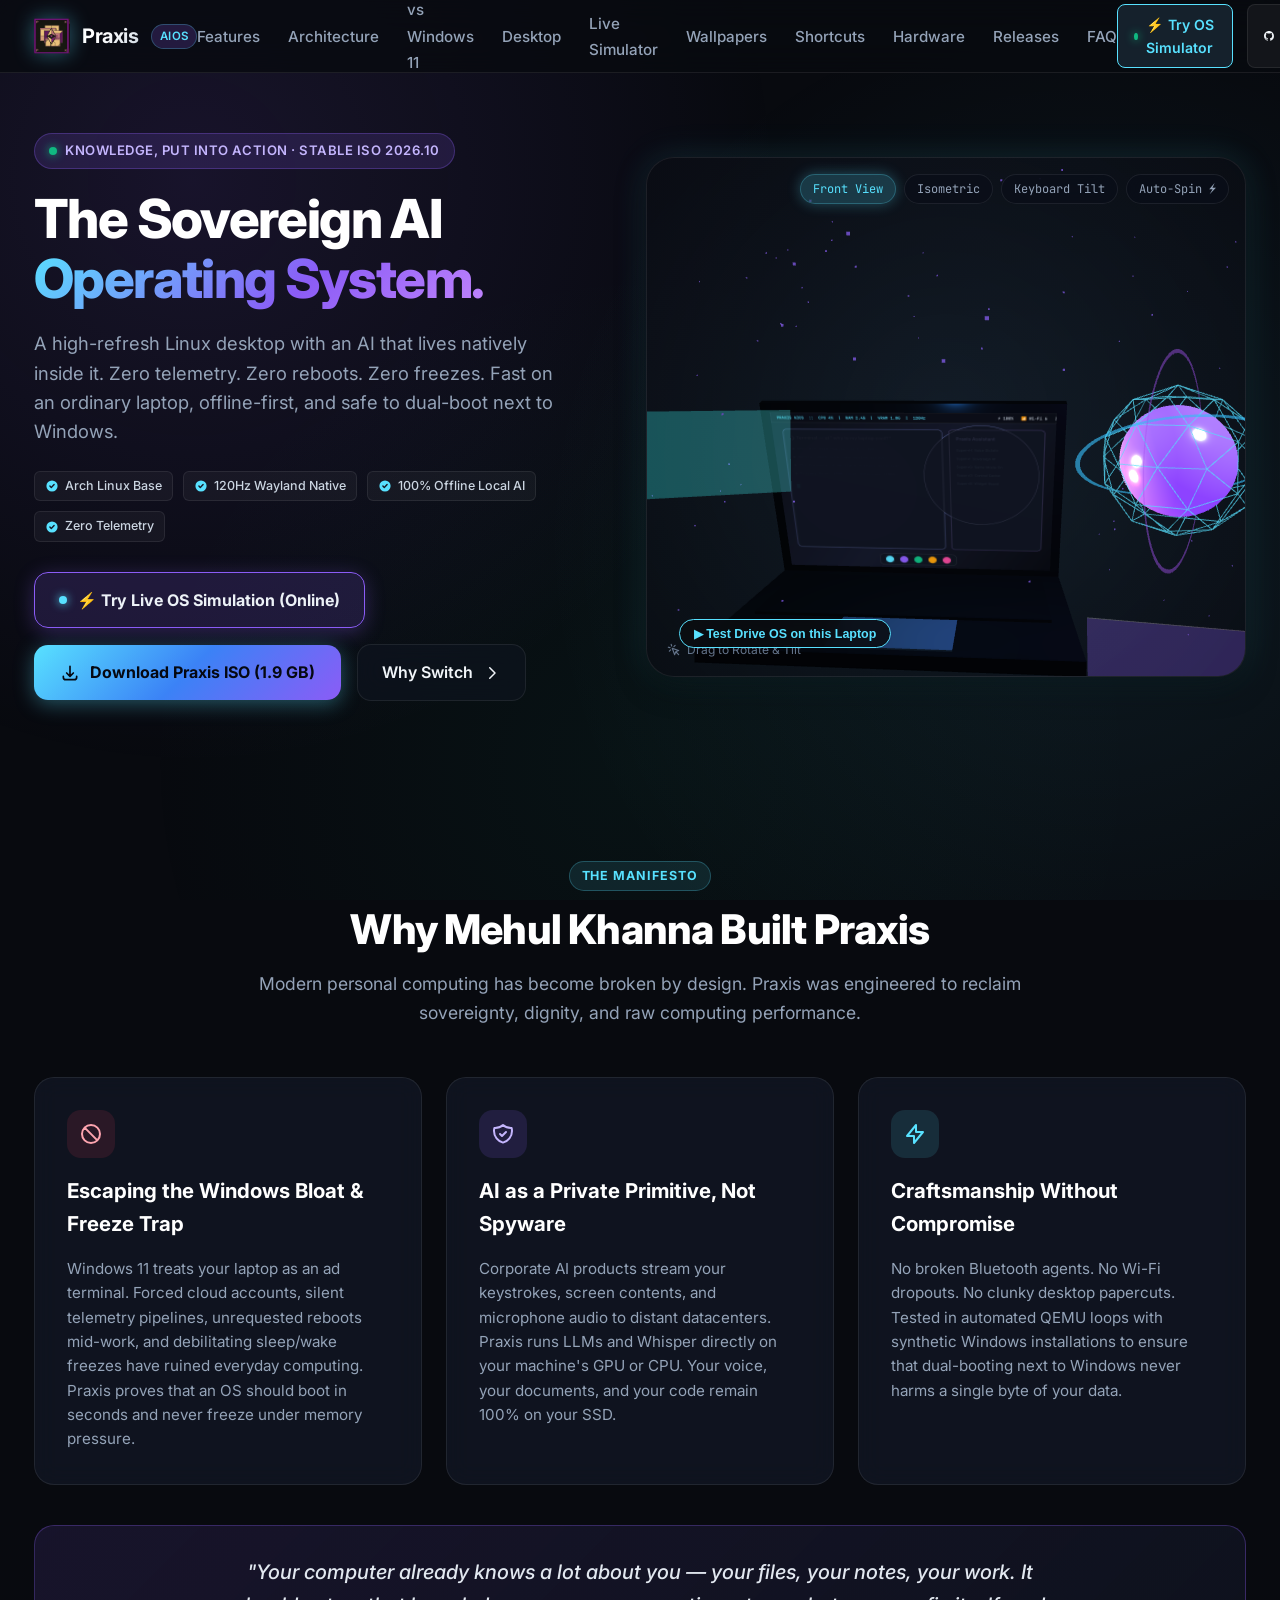
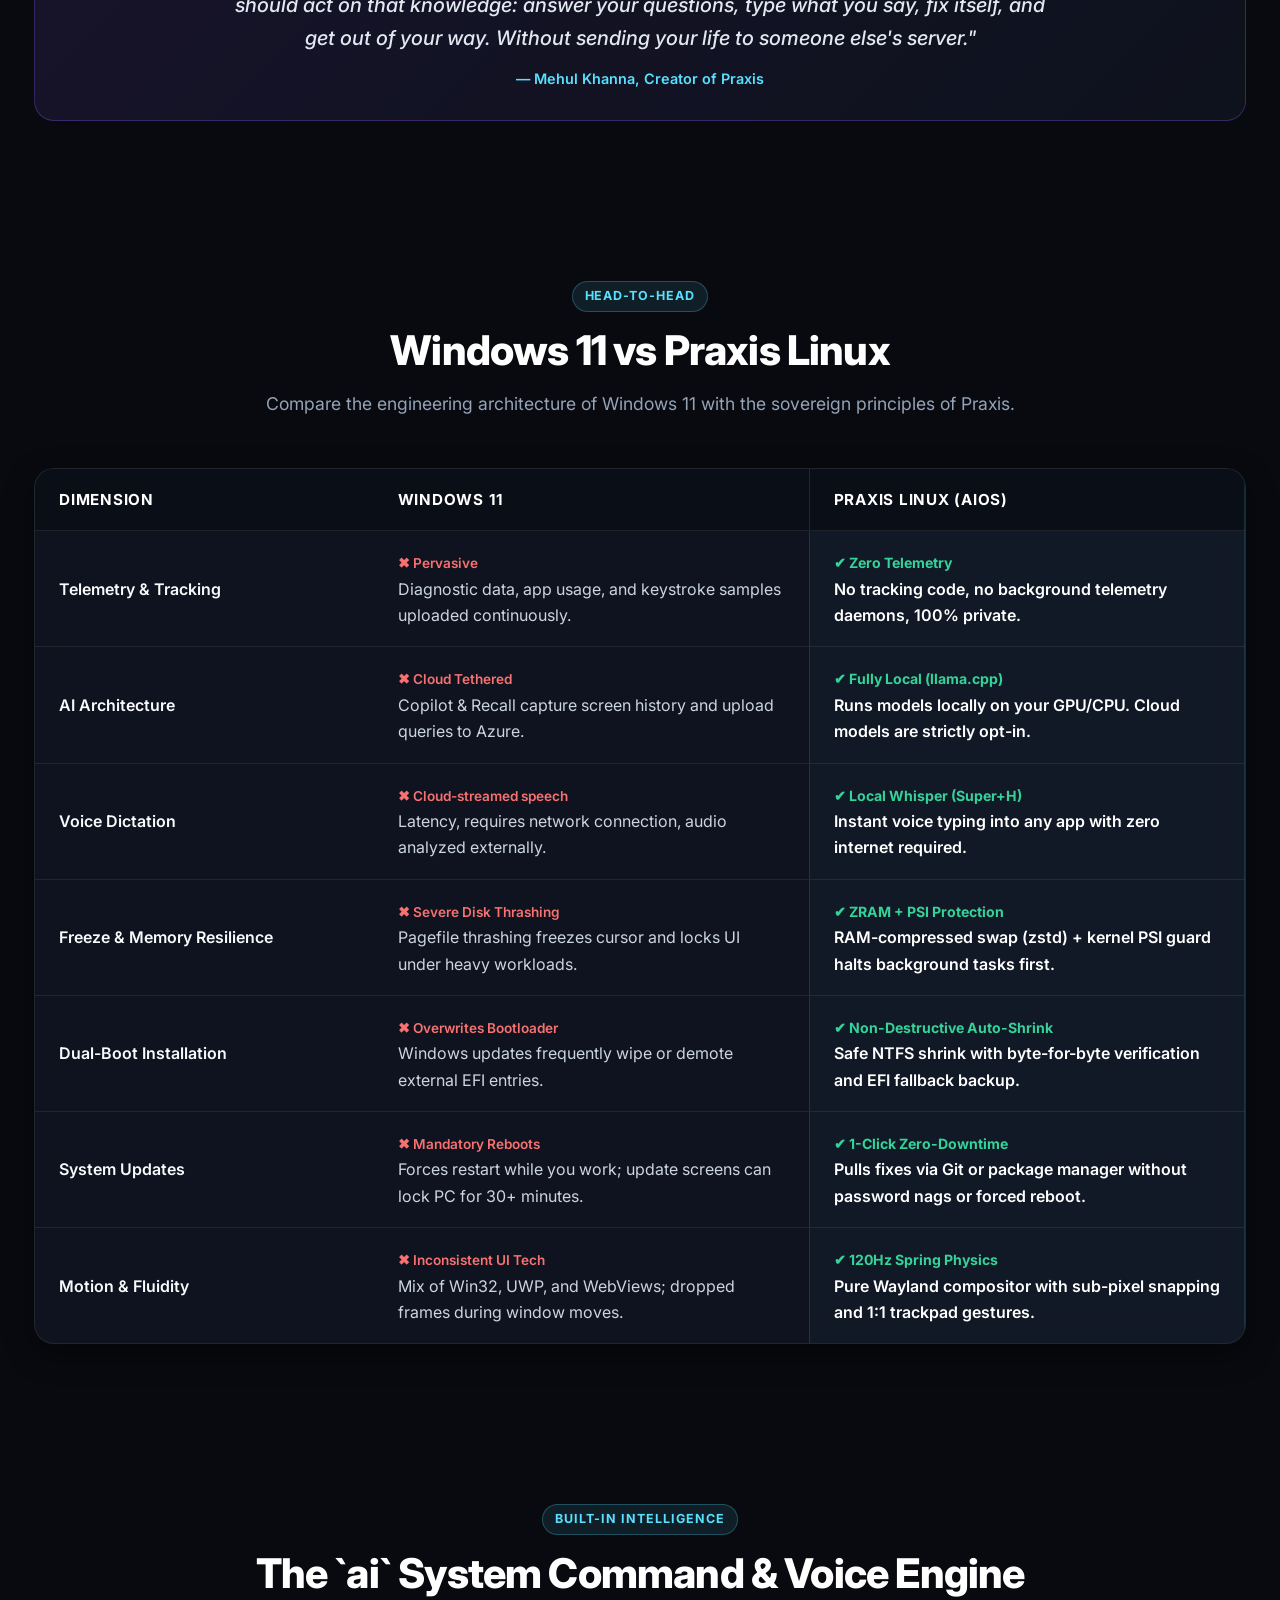
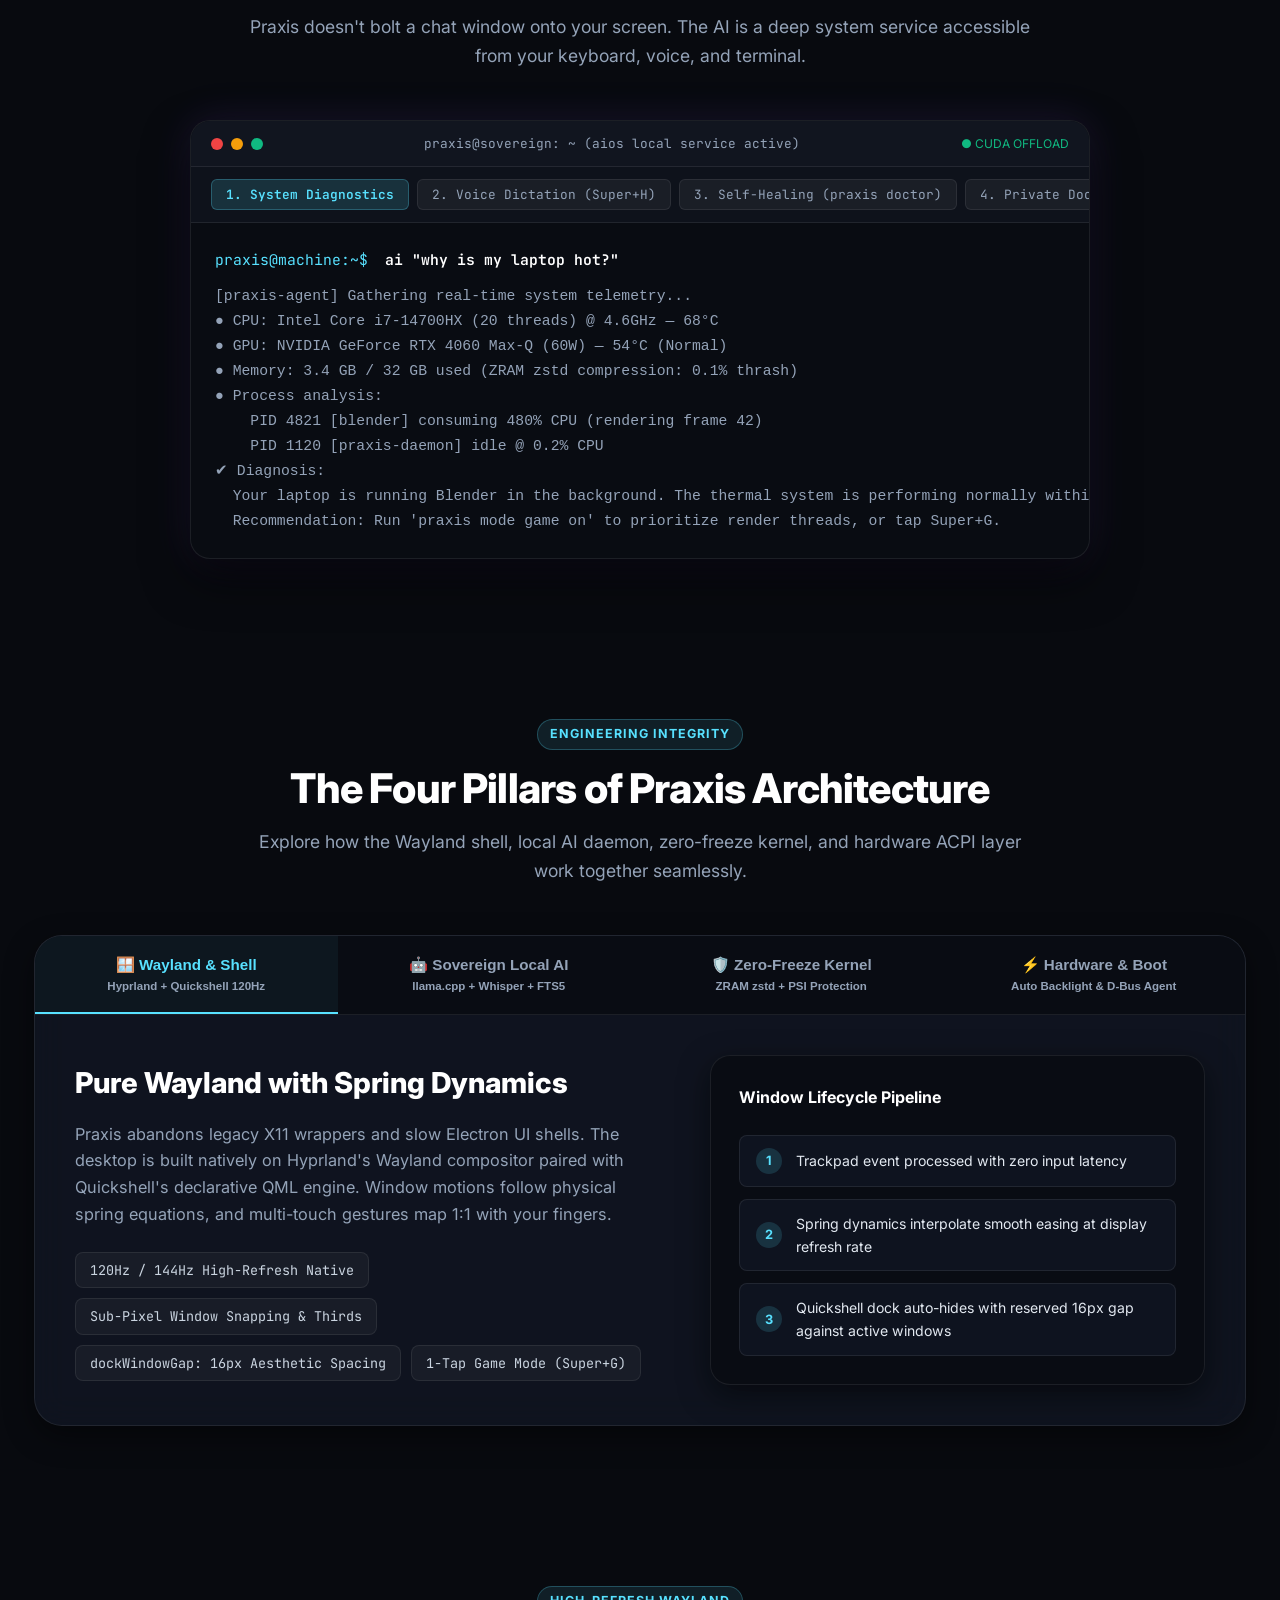
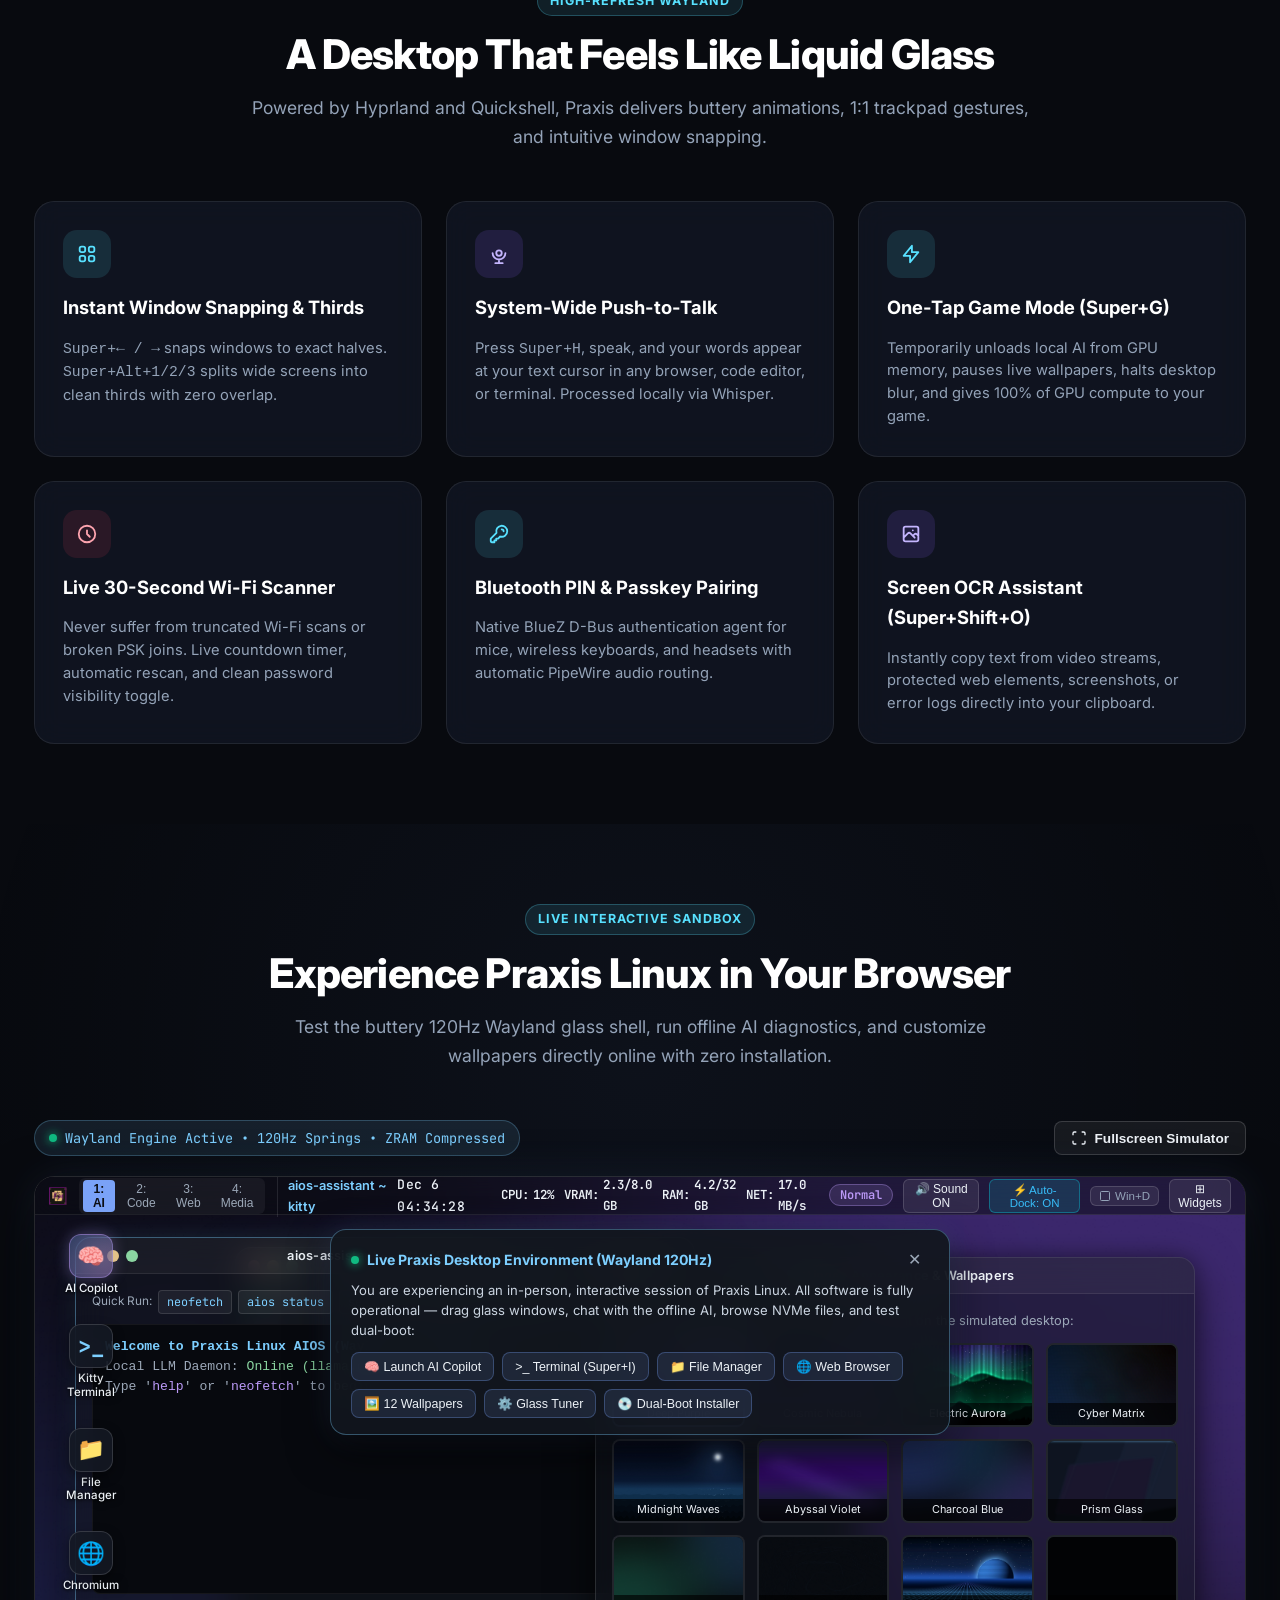
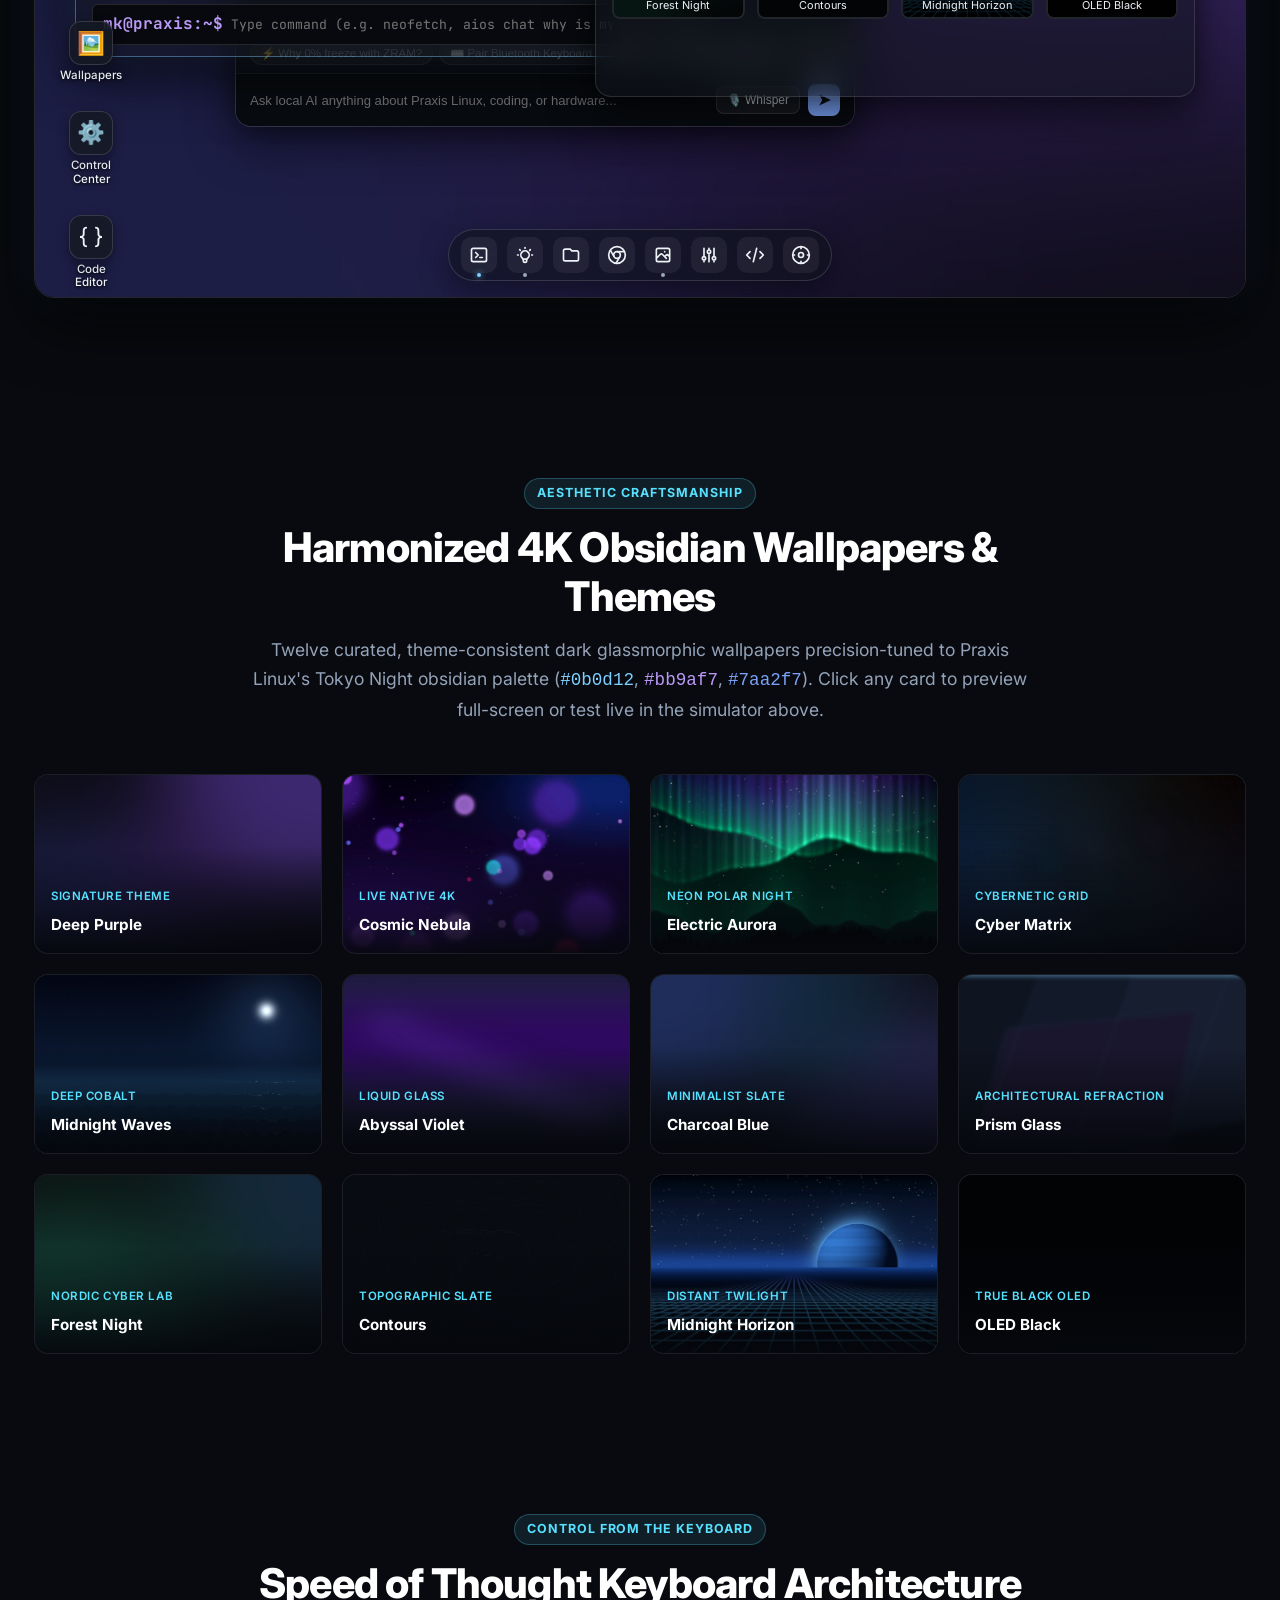
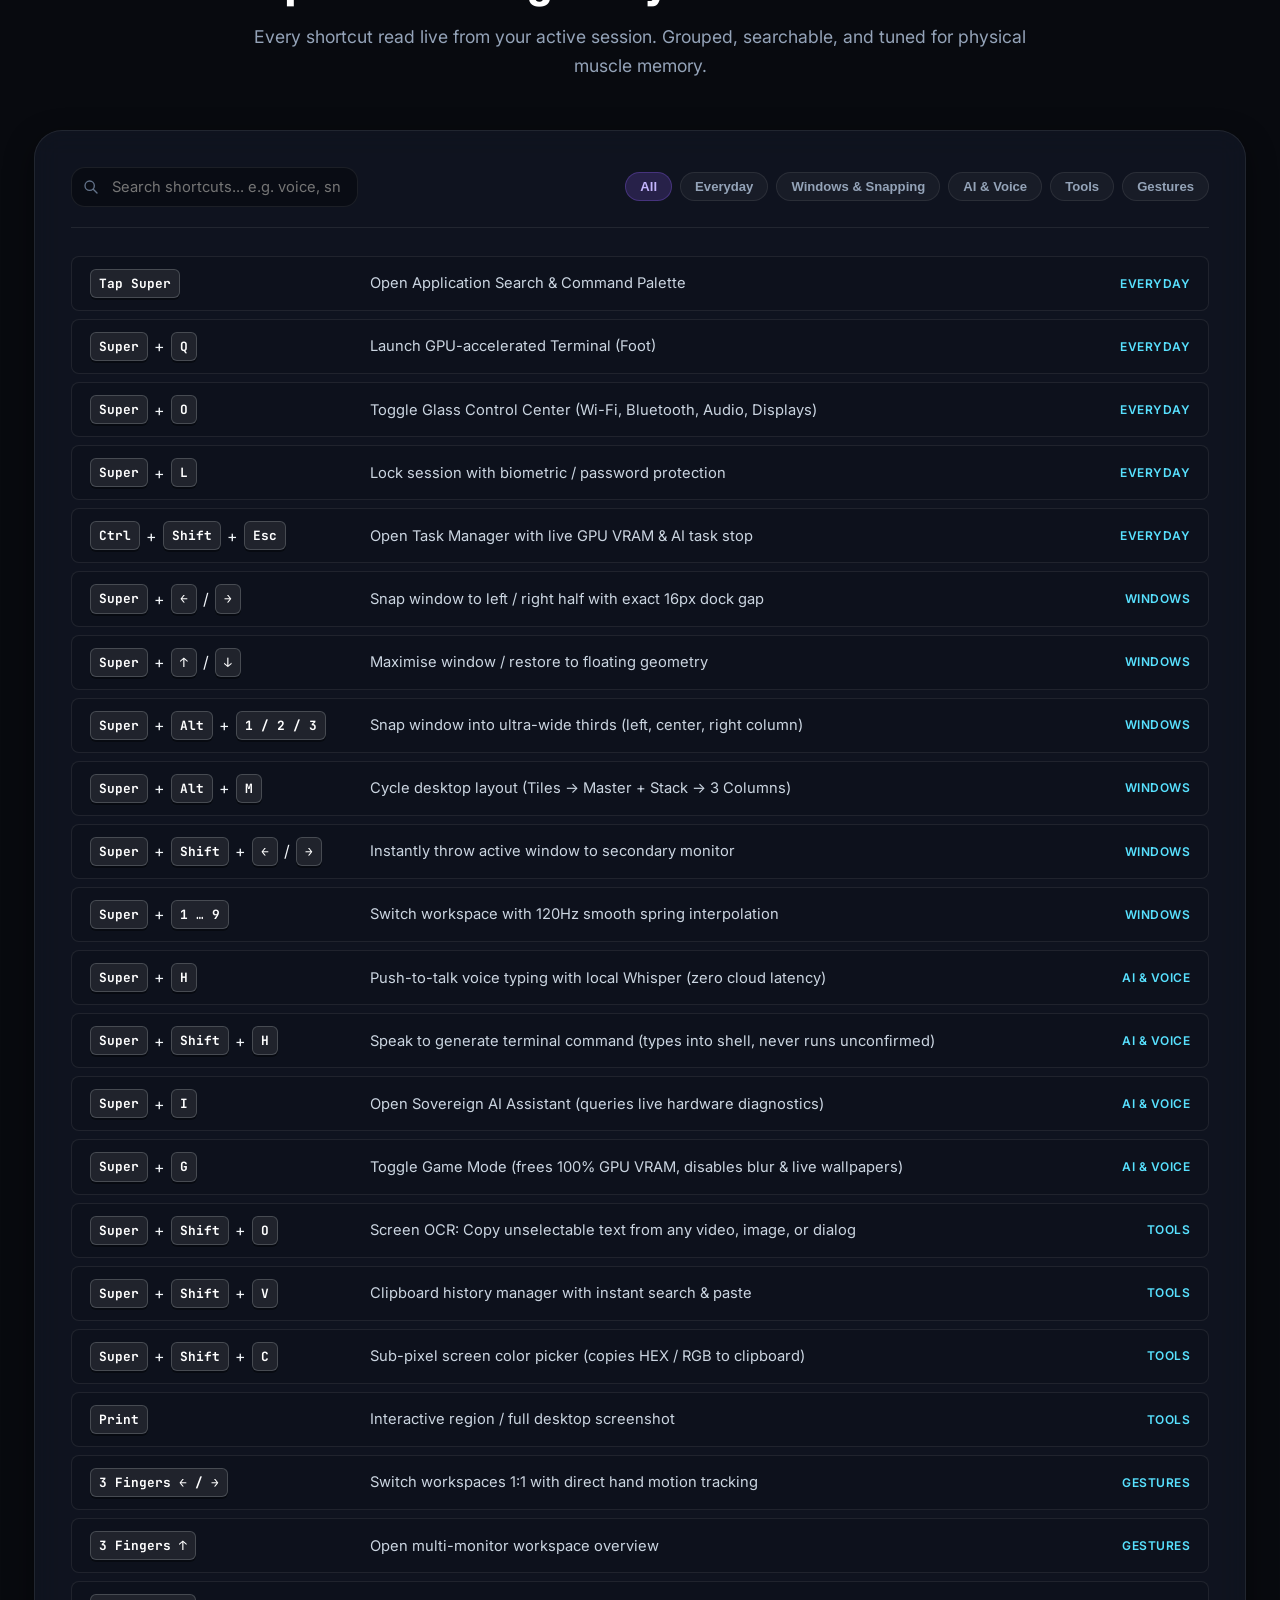
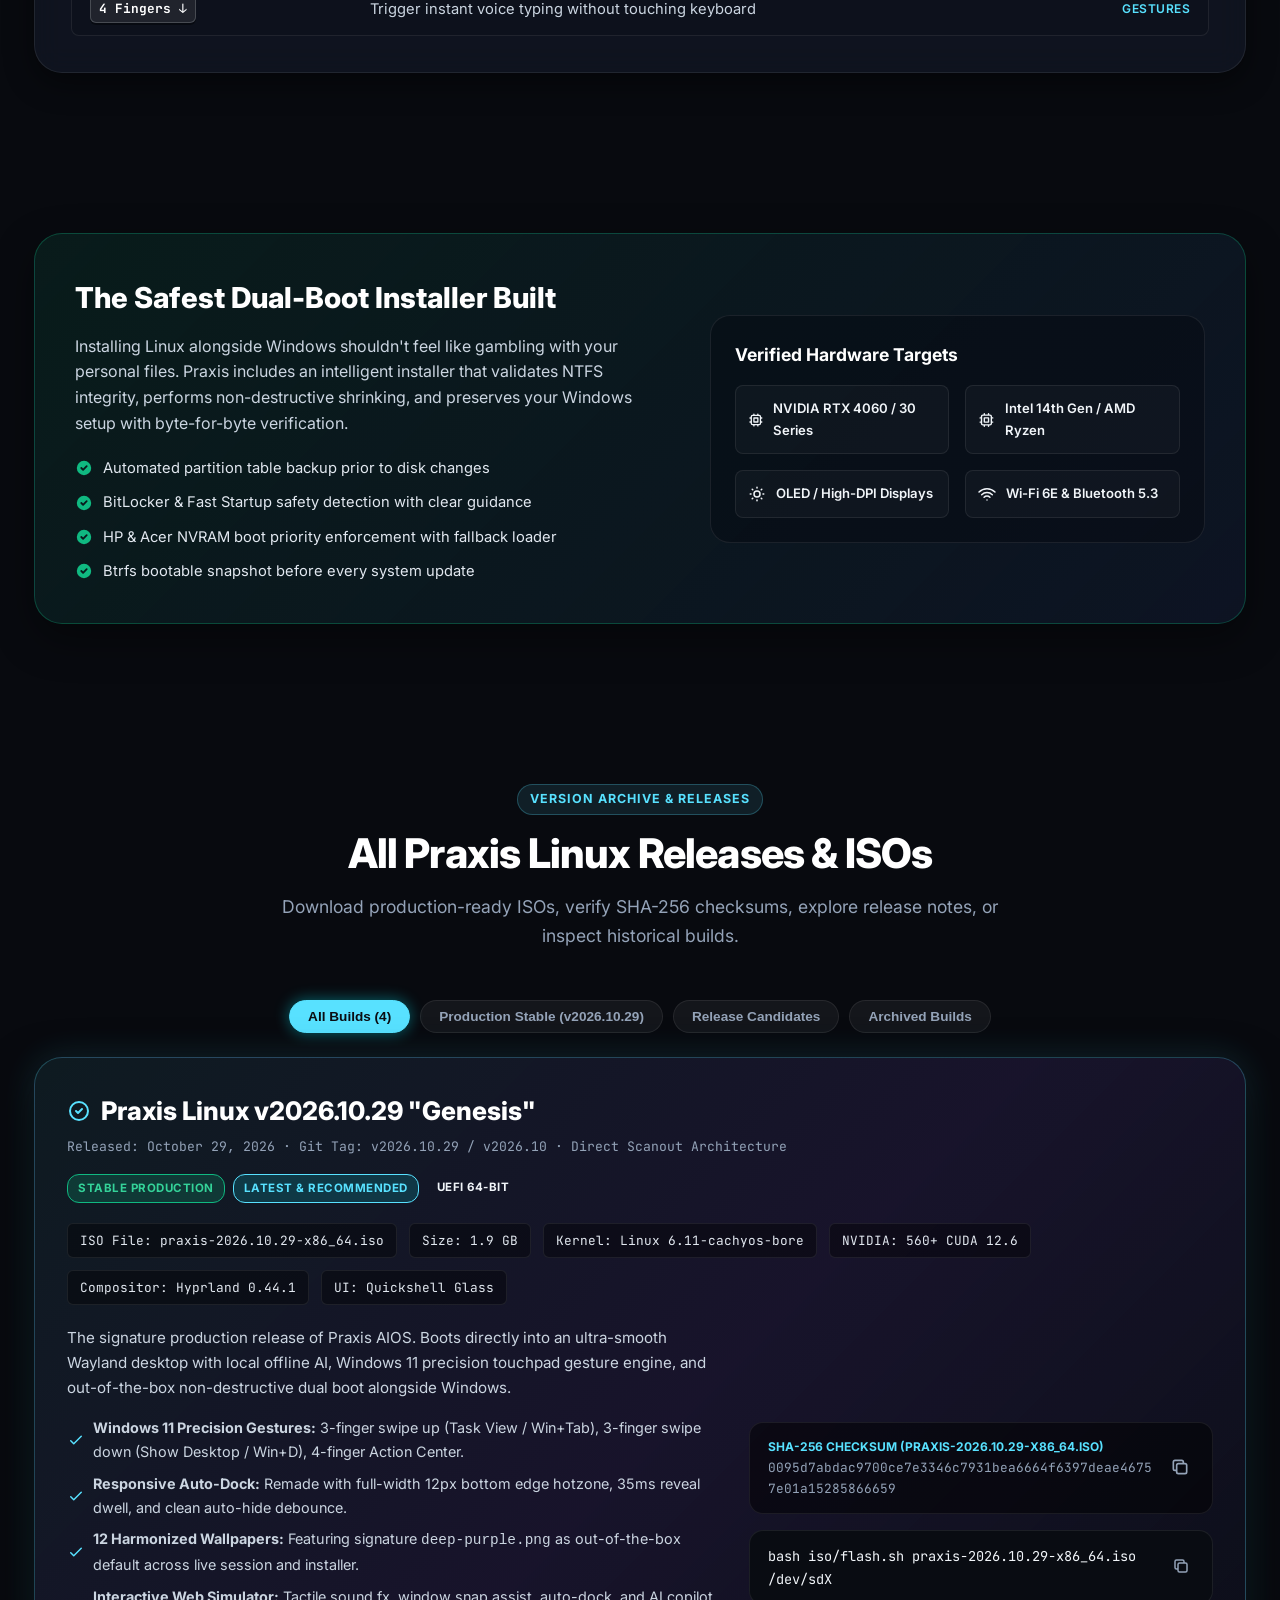
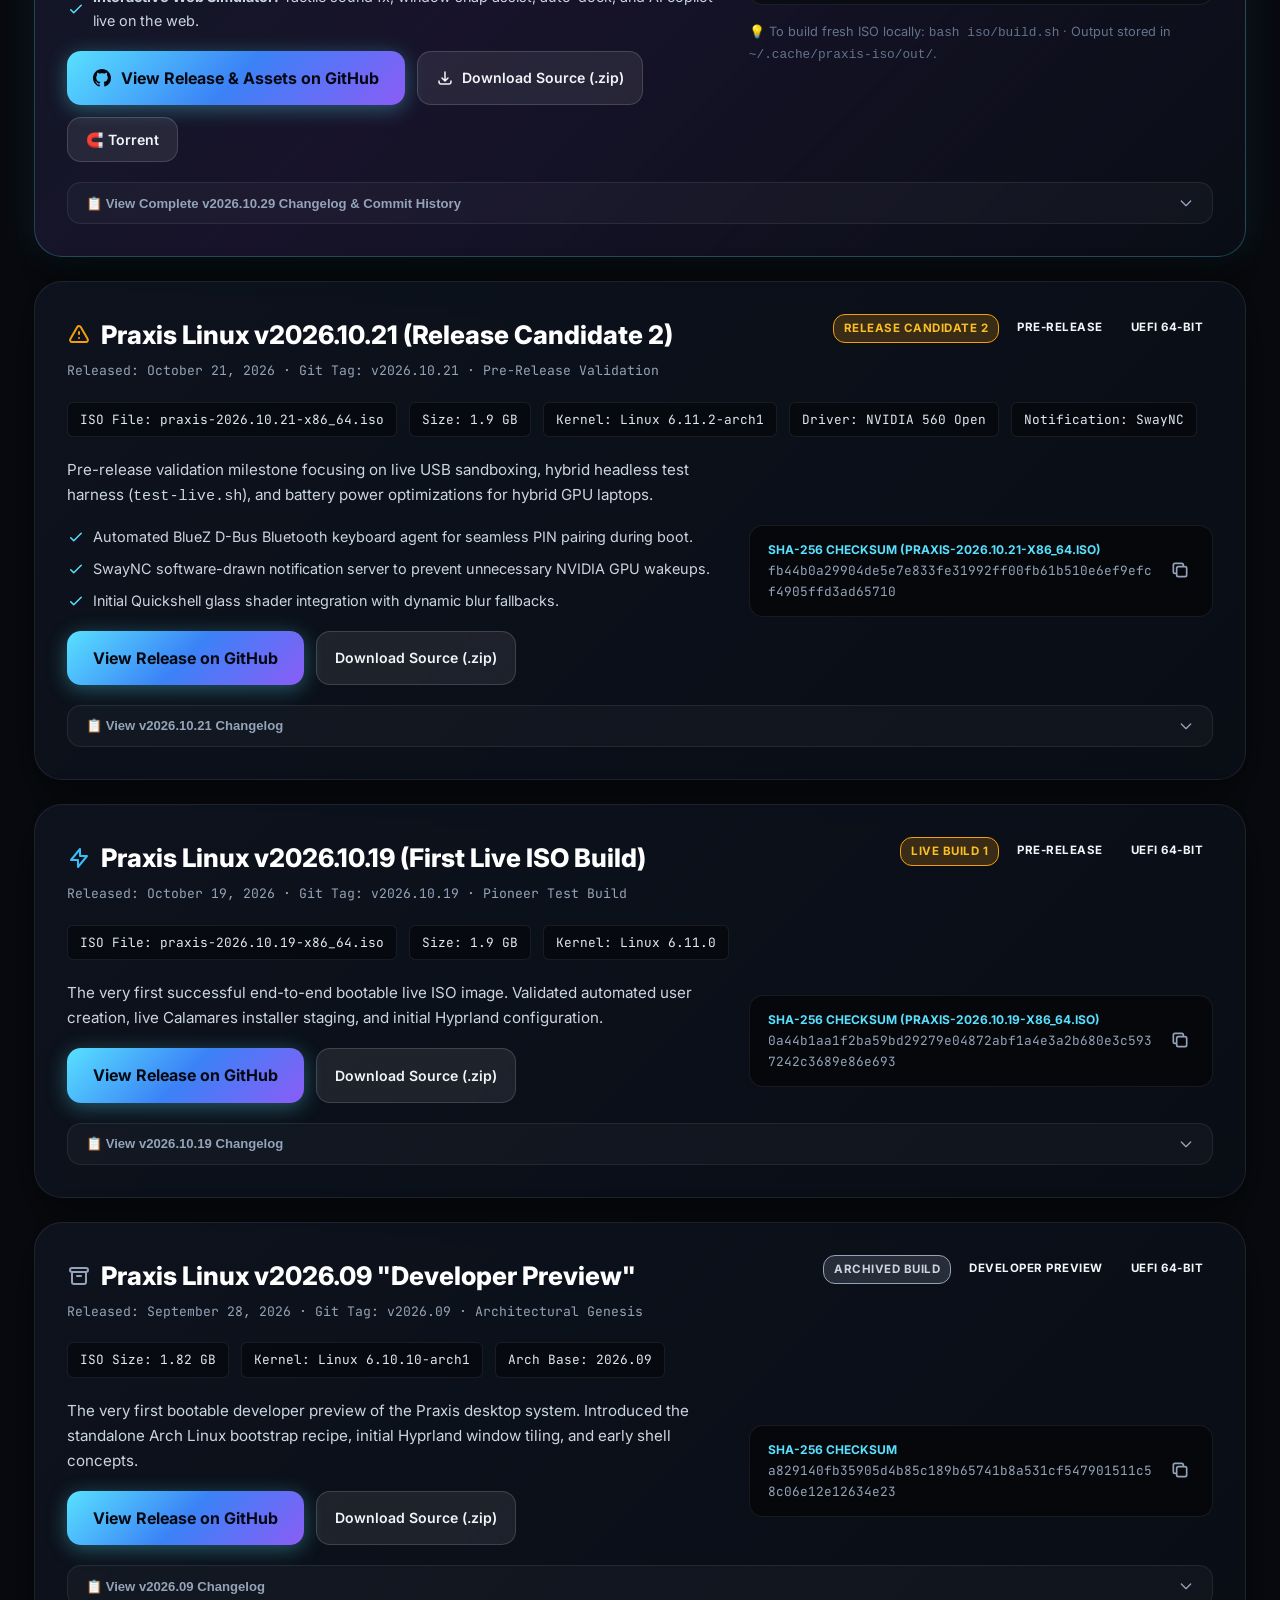
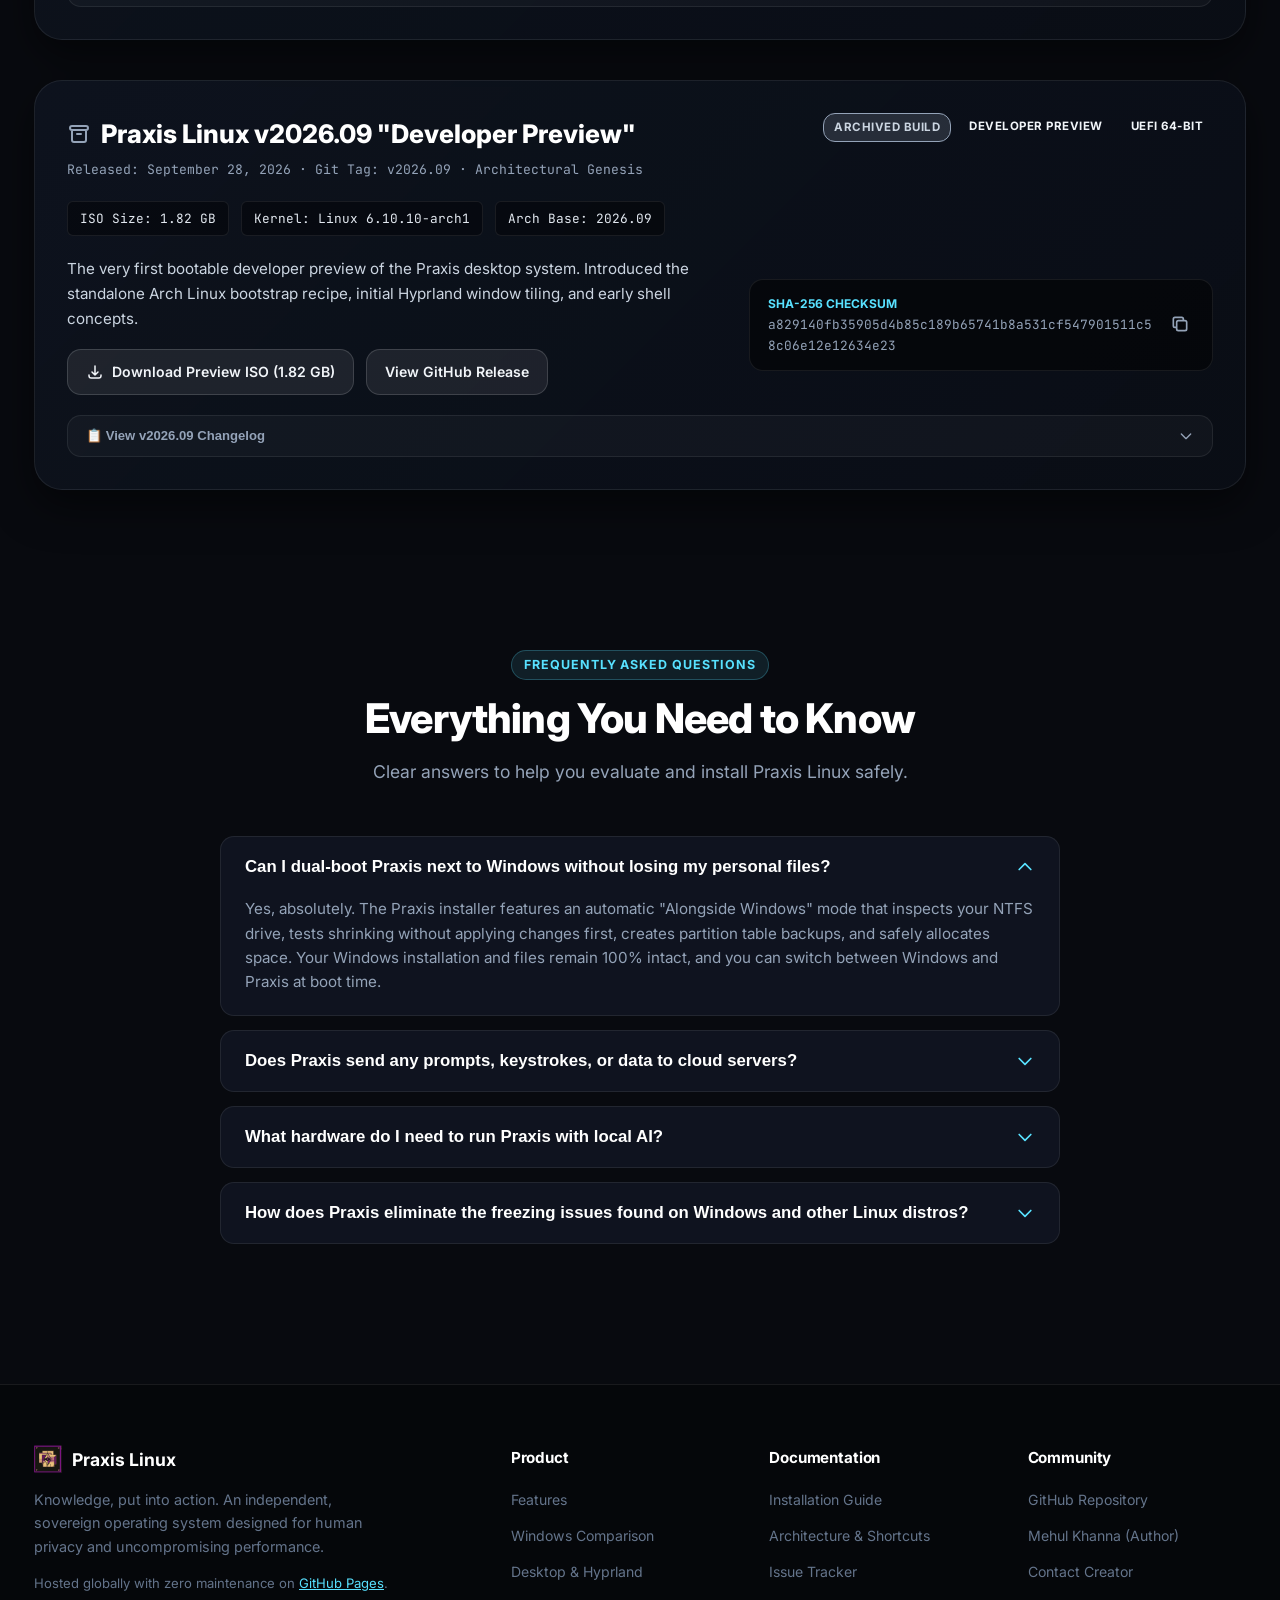
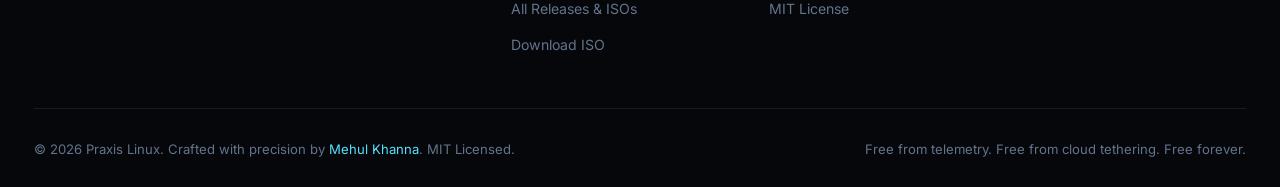
==== index.html @ 5539cb0b "fix(security): sanitize bluetooth keyboard device names, mock MAC addresses, and PIN data" ====
<!DOCTYPE html>
<html lang="en">
<head>
  <meta charset="UTF-8">
  <meta name="viewport" content="width=device-width, initial-scale=1.0, viewport-fit=cover">
  
  <!-- Primary Meta Tags -->
  <title>Praxis Linux (AIOS) — The Sovereign AI Operating System | Zero Telemetry, Zero Freezes</title>
  <meta name="title" content="Praxis Linux (AIOS) — The Sovereign AI Operating System | Zero Telemetry, Zero Freezes">
  <meta name="description" content="Praxis Linux is an offline-first, private operating system powered by local AI, a buttery 120Hz Wayland glass desktop, and non-destructive alongside-Windows dual-boot. Zero telemetry, zero cloud tracking, zero freezes.">
  <meta name="keywords" content="Praxis Linux, AIOS, Local AI OS, Private Linux, Hyprland Wayland, Offline AI, llama.cpp desktop, Whisper voice typing, Windows dual boot, Zero Telemetry Linux, Mehul Khanna">
  <meta name="author" content="Mehul Khanna">
  <meta name="robots" content="index, follow">
  <link rel="canonical" href="https://mrmehulkhanna.github.io/praxis/">
  <meta name="theme-color" content="#080a0f">

  <!-- Open Graph / Facebook -->
  <meta property="og:type" content="website">
  <meta property="og:url" content="https://mrmehulkhanna.github.io/praxis/">
  <meta property="og:title" content="Praxis Linux (AIOS) — The Sovereign AI Operating System">
  <meta property="og:description" content="A private Linux desktop with an AI that lives inside it. 100% offline, zero telemetry, buttery 120Hz Wayland motion, and safe alongside-Windows dual-boot.">
  <meta property="og:image" content="https://raw.githubusercontent.com/MrMehulkhanna/praxis/main/website/assets/screenshots/settings-shortcuts.png">

  <!-- Twitter -->
  <meta property="twitter:card" content="summary_large_image">
  <meta property="twitter:url" content="https://mrmehulkhanna.github.io/praxis/">
  <meta property="twitter:title" content="Praxis Linux (AIOS) — The Sovereign AI Operating System">
  <meta property="twitter:description" content="A private Linux desktop with an AI that lives inside it. Zero telemetry, zero cloud tracking, zero freezes.">
  <meta property="twitter:image" content="https://raw.githubusercontent.com/MrMehulkhanna/praxis/main/website/assets/screenshots/settings-shortcuts.png">

  <!-- Favicon -->
  <link rel="icon" type="image/svg+xml" href="assets/praxis.svg">
  <link rel="apple-touch-icon" href="assets/praxis-logo.png">

  <!-- Fonts -->
  <link rel="preconnect" href="https://fonts.googleapis.com">
  <link rel="preconnect" href="https://fonts.gstatic.com" crossorigin>
  <link href="https://fonts.googleapis.com/css2?family=Inter:wght@400;500;600;700;800&family=JetBrains+Mono:wght@400;500;600;700&display=swap" rel="stylesheet">

  <!-- Stylesheet -->
  <link rel="stylesheet" href="css/style.css">
  <link rel="stylesheet" href="css/simulator.css">

  <!-- Schema.org JSON-LD Structured Data for Google Search Engine Optimization -->
  <script type="application/ld+json">
  {
    "@context": "https://schema.org",
    "@type": "SoftwareApplication",
    "name": "Praxis Linux (AIOS)",
    "operatingSystem": "Linux x86_64",
    "applicationCategory": "OperatingSystem",
    "description": "An offline-first, private operating system powered by local AI, a buttery 120Hz Wayland glass desktop, and non-destructive alongside-Windows dual-boot. Zero telemetry, zero cloud tracking, zero freezes.",
    "softwareVersion": "2026.10.29",
    "license": "https://opensource.org/licenses/MIT",
    "offers": {
      "@type": "Offer",
      "price": "0.00",
      "priceCurrency": "USD"
    },
    "author": {
      "@type": "Person",
      "name": "Mehul Khanna",
      "email": "mehulkhanna277@gmail.com",
      "url": "https://github.com/MrMehulkhanna"
    },
    "downloadUrl": "https://github.com/MrMehulkhanna/praxis/releases",
    "fileSize": "1940MB",
    "keywords": "Linux, AIOS, Local AI, Whisper, llama.cpp, Hyprland, Wayland, Privacy, Zero Telemetry"
  }
  </script>
</head>
<body>

  <!-- Background Lighting Mesh -->
  <div class="bg-mesh" aria-hidden="true"></div>

  <!-- Header & Navigation -->
  <header class="site-header">
    <div class="container nav-wrap">
      <a href="#" class="brand">
        <img src="assets/praxis.svg" alt="Praxis Logo" class="brand-icon">
        <span class="brand-name">Praxis</span>
        <span class="brand-badge">AIOS</span>
      </a>

      <nav>
        <ul class="nav-links">
          <li><a href="#features" class="nav-link">Features</a></li>
          <li><a href="#architecture" class="nav-link">Architecture</a></li>
          <li><a href="#comparison" class="nav-link">vs Windows 11</a></li>
          <li><a href="#desktop" class="nav-link">Desktop</a></li>
          <li><a href="#simulator" class="nav-link">Live Simulator</a></li>
          <li><a href="#wallpapers" class="nav-link">Wallpapers</a></li>
          <li><a href="#shortcuts" class="nav-link">Shortcuts</a></li>
          <li><a href="#hardware" class="nav-link">Hardware</a></li>
          <li><a href="#releases" class="nav-link">Releases</a></li>
          <li><a href="#faq" class="nav-link">FAQ</a></li>
        </ul>
      </nav>

      <div class="nav-actions">
        <a href="#simulator" class="btn-try-sim">
          <span class="pulse-dot"></span>
          <span>⚡ Try OS Simulator</span>
        </a>
        <a href="https://github.com/MrMehulkhanna/praxis" target="_blank" rel="noopener noreferrer" class="btn-github">
          <svg height="18" width="18" viewBox="0 0 16 16" fill="currentColor">
            <path d="M8 0C3.58 0 0 3.58 0 8c0 3.54 2.29 6.53 5.47 7.59.4.07.55-.17.55-.38 0-.19-.01-.82-.01-1.49-2.01.37-2.53-.49-2.69-.94-.09-.23-.48-.94-.82-1.13-.28-.15-.68-.52-.01-.53.63-.01 1.08.58 1.23.82.72 1.21 1.87.87 2.33.66.07-.52.28-.87.51-1.07-1.78-.2-3.64-.89-3.64-3.95 0-.87.31-1.59.82-2.15-.08-.2-.36-1.02.08-2.12 0 0 .67-.21 2.2.82.64-.18 1.32-.27 2-.27.68 0 1.36.09 2 .27 1.53-1.04 2.2-.82 2.2-.82.44 1.1.16 1.92.08 2.12.51.56.82 1.27.82 2.15 0 3.07-1.87 3.75-3.65 3.95.29.25.54.73.54 1.48 0 1.07-.01 1.93-.01 2.2 0 .21.15.46.55.38A8.013 8.013 0 0016 8c0-4.42-3.58-8-8-8z"/>
          </svg>
          <span>Star on GitHub</span>
        </a>
        <button class="mobile-menu-btn" aria-label="Toggle navigation">
          <svg width="24" height="24" fill="none" stroke="currentColor" stroke-width="2" viewBox="0 0 24 24">
            <path stroke-linecap="round" stroke-linejoin="round" d="M4 6h16M4 12h16M4 18h16"/>
          </svg>
        </button>
      </div>
    </div>
  </header>

  <!-- Hero Section with Interactive 3D WebGL Canvas -->
  <section class="hero-section">
    <div class="container hero-grid">
      <div class="hero-content">
        <div class="hero-pill">
          <span class="pulse-dot"></span>
          <span>Knowledge, Put into Action · Stable ISO 2026.10</span>
        </div>

        <h1 class="hero-title">
          The Sovereign AI <br>
          <span class="gradient-text">Operating System.</span>
        </h1>

        <p class="hero-subtitle">
          A high-refresh Linux desktop with an AI that lives natively inside it. Zero telemetry. Zero reboots. Zero freezes. Fast on an ordinary laptop, offline-first, and safe to dual-boot next to Windows.
        </p>

        <div class="hero-badges">
          <span class="badge-item">
            <svg fill="currentColor" viewBox="0 0 20 20"><path fill-rule="evenodd" d="M10 18a8 8 0 100-16 8 8 0 000 16zm3.707-9.293a1 1 0 00-1.414-1.414L9 10.586 7.707 9.293a1 1 0 00-1.414 1.414l2 2a1 1 0 001.414 0l4-4z" clip-rule="evenodd"/></svg>
            Arch Linux Base
          </span>
          <span class="badge-item">
            <svg fill="currentColor" viewBox="0 0 20 20"><path fill-rule="evenodd" d="M10 18a8 8 0 100-16 8 8 0 000 16zm3.707-9.293a1 1 0 00-1.414-1.414L9 10.586 7.707 9.293a1 1 0 00-1.414 1.414l2 2a1 1 0 001.414 0l4-4z" clip-rule="evenodd"/></svg>
            120Hz Wayland Native
          </span>
          <span class="badge-item">
            <svg fill="currentColor" viewBox="0 0 20 20"><path fill-rule="evenodd" d="M10 18a8 8 0 100-16 8 8 0 000 16zm3.707-9.293a1 1 0 00-1.414-1.414L9 10.586 7.707 9.293a1 1 0 00-1.414 1.414l2 2a1 1 0 001.414 0l4-4z" clip-rule="evenodd"/></svg>
            100% Offline Local AI
          </span>
          <span class="badge-item">
            <svg fill="currentColor" viewBox="0 0 20 20"><path fill-rule="evenodd" d="M10 18a8 8 0 100-16 8 8 0 000 16zm3.707-9.293a1 1 0 00-1.414-1.414L9 10.586 7.707 9.293a1 1 0 00-1.414 1.414l2 2a1 1 0 001.414 0l4-4z" clip-rule="evenodd"/></svg>
            Zero Telemetry
          </span>
        </div>

        <div class="hero-ctas">
          <a href="#simulator" class="btn-sim-hero" id="hero-try-sim-btn">
            <span class="pulse-dot"></span>
            <span>⚡ Try Live OS Simulation (Online)</span>
          </a>
          <a href="#download" class="btn-primary">
            <svg width="20" height="20" fill="none" stroke="currentColor" stroke-width="2" viewBox="0 0 24 24">
              <path stroke-linecap="round" stroke-linejoin="round" d="M4 16v1a3 3 0 003 3h10a3 3 0 003-3v-1m-4-4l-4 4m0 0l-4-4m4 4V4"/>
            </svg>
            <span>Download Praxis ISO (1.9 GB)</span>
          </a>
          <a href="#comparison" class="btn-secondary">
            <span>Why Switch</span>
            <svg width="18" height="18" fill="none" stroke="currentColor" stroke-width="2" viewBox="0 0 24 24">
              <path stroke-linecap="round" stroke-linejoin="round" d="M9 5l7 7-7 7"/>
            </svg>
          </a>
        </div>
      </div>

      <!-- 3D Interactive WebGL Display -->
      <div class="hero-3d-box">
        <div class="canvas-controls-bar">
          <button class="view-ctrl-btn active" data-view="front">Front View</button>
          <button class="view-ctrl-btn" data-view="iso">Isometric</button>
          <button class="view-ctrl-btn" data-view="tilt">Keyboard Tilt</button>
          <button class="view-ctrl-btn" data-view="spin">Auto-Spin ⚡</button>
        </div>
        <div id="canvas-container"></div>
        <div class="viewport-overlay">
          <button class="viewport-sim-launch" onclick="document.getElementById('simulator').scrollIntoView({behavior:'smooth'})">
            ▶ Test Drive OS on this Laptop
          </button>
          <span class="interactive-hint">
            <svg width="14" height="14" fill="none" stroke="currentColor" stroke-width="2" viewBox="0 0 24 24">
              <path stroke-linecap="round" stroke-linejoin="round" d="M15 15l-2 5L9 9l11 4-5 2zm0 0l5 5M7.188 2.239l.777 2.897M5.136 7.965l-2.898-.777M13.95 4.05l-2.122 2.122m-5.657 5.656l-2.12 2.122"/>
            </svg>
            Drag to Rotate &amp; Tilt
          </span>
        </div>
      </div>
    </div>
  </section>

  <!-- Creator's Intent & Philosophy (The Manifesto) -->
  <section id="philosophy">
    <div class="container">
      <div class="section-head">
        <span class="section-tag">THE MANIFESTO</span>
        <h2 class="section-title">Why Mehul Khanna Built Praxis</h2>
        <p class="section-desc">
          Modern personal computing has become broken by design. Praxis was engineered to reclaim sovereignty, dignity, and raw computing performance.
        </p>
      </div>

      <div class="intent-grid">
        <div class="intent-card">
          <div class="card-icon-wrap rose">
            <svg width="24" height="24" fill="none" stroke="currentColor" stroke-width="2" viewBox="0 0 24 24">
              <path stroke-linecap="round" stroke-linejoin="round" d="M18.364 18.364A9 9 0 005.636 5.636m12.728 12.728A9 9 0 015.636 5.636m12.728 12.728L5.636 5.636"/>
            </svg>
          </div>
          <h3>Escaping the Windows Bloat &amp; Freeze Trap</h3>
          <p>
            Windows 11 treats your laptop as an ad terminal. Forced cloud accounts, silent telemetry pipelines, unrequested reboots mid-work, and debilitating sleep/wake freezes have ruined everyday computing. Praxis proves that an OS should boot in seconds and never freeze under memory pressure.
          </p>
        </div>

        <div class="intent-card">
          <div class="card-icon-wrap violet">
            <svg width="24" height="24" fill="none" stroke="currentColor" stroke-width="2" viewBox="0 0 24 24">
              <path stroke-linecap="round" stroke-linejoin="round" d="M9 12l2 2 4-4m5.618-4.016A11.955 11.955 0 0112 2.944a11.955 11.955 0 01-8.618 3.04A12.02 12.02 0 003 9c0 5.591 3.824 10.29 9 11.622 5.176-1.332 9-6.03 9-11.622 0-1.042-.133-2.052-.382-3.016z"/>
            </svg>
          </div>
          <h3>AI as a Private Primitive, Not Spyware</h3>
          <p>
            Corporate AI products stream your keystrokes, screen contents, and microphone audio to distant datacenters. Praxis runs LLMs and Whisper directly on your machine's GPU or CPU. Your voice, your documents, and your code remain 100% on your SSD.
          </p>
        </div>

        <div class="intent-card">
          <div class="card-icon-wrap">
            <svg width="24" height="24" fill="none" stroke="currentColor" stroke-width="2" viewBox="0 0 24 24">
              <path stroke-linecap="round" stroke-linejoin="round" d="M13 10V3L4 14h7v7l9-11h-7z"/>
            </svg>
          </div>
          <h3>Craftsmanship Without Compromise</h3>
          <p>
            No broken Bluetooth agents. No Wi-Fi dropouts. No clunky desktop papercuts. Tested in automated QEMU loops with synthetic Windows installations to ensure that dual-booting next to Windows never harms a single byte of your data.
          </p>
        </div>
      </div>

      <div class="quote-highlight">
        <blockquote>
          "Your computer already knows a lot about you — your files, your notes, your work. It should act on that knowledge: answer your questions, type what you say, fix itself, and get out of your way. Without sending your life to someone else's server."
        </blockquote>
        <cite>— Mehul Khanna, Creator of Praxis</cite>
      </div>
    </div>
  </section>

  <!-- Side-by-Side Comparison: Windows 11 vs Praxis Linux -->
  <section id="comparison">
    <div class="container">
      <div class="section-head">
        <span class="section-tag">HEAD-TO-HEAD</span>
        <h2 class="section-title">Windows 11 vs Praxis Linux</h2>
        <p class="section-desc">
          Compare the engineering architecture of Windows 11 with the sovereign principles of Praxis.
        </p>
      </div>

      <div class="table-wrap">
        <table class="comp-table">
          <thead>
            <tr>
              <th class="col-feature">Dimension</th>
              <th class="col-windows">Windows 11</th>
              <th class="col-praxis">Praxis Linux (AIOS)</th>
            </tr>
          </thead>
          <tbody>
            <tr>
              <td class="col-feature">Telemetry &amp; Tracking</td>
              <td class="col-windows">
                <span class="badge-tag-bad">✖ Pervasive</span><br>
                Diagnostic data, app usage, and keystroke samples uploaded continuously.
              </td>
              <td class="col-praxis">
                <span class="badge-tag-good">✔ Zero Telemetry</span><br>
                No tracking code, no background telemetry daemons, 100% private.
              </td>
            </tr>
            <tr>
              <td class="col-feature">AI Architecture</td>
              <td class="col-windows">
                <span class="badge-tag-bad">✖ Cloud Tethered</span><br>
                Copilot &amp; Recall capture screen history and upload queries to Azure.
              </td>
              <td class="col-praxis">
                <span class="badge-tag-good">✔ Fully Local (llama.cpp)</span><br>
                Runs models locally on your GPU/CPU. Cloud models are strictly opt-in.
              </td>
            </tr>
            <tr>
              <td class="col-feature">Voice Dictation</td>
              <td class="col-windows">
                <span class="badge-tag-bad">✖ Cloud-streamed speech</span><br>
                Latency, requires network connection, audio analyzed externally.
              </td>
              <td class="col-praxis">
                <span class="badge-tag-good">✔ Local Whisper (Super+H)</span><br>
                Instant voice typing into any app with zero internet required.
              </td>
            </tr>
            <tr>
              <td class="col-feature">Freeze &amp; Memory Resilience</td>
              <td class="col-windows">
                <span class="badge-tag-bad">✖ Severe Disk Thrashing</span><br>
                Pagefile thrashing freezes cursor and locks UI under heavy workloads.
              </td>
              <td class="col-praxis">
                <span class="badge-tag-good">✔ ZRAM + PSI Protection</span><br>
                RAM-compressed swap (zstd) + kernel PSI guard halts background tasks first.
              </td>
            </tr>
            <tr>
              <td class="col-feature">Dual-Boot Installation</td>
              <td class="col-windows">
                <span class="badge-tag-bad">✖ Overwrites Bootloader</span><br>
                Windows updates frequently wipe or demote external EFI entries.
              </td>
              <td class="col-praxis">
                <span class="badge-tag-good">✔ Non-Destructive Auto-Shrink</span><br>
                Safe NTFS shrink with byte-for-byte verification and EFI fallback backup.
              </td>
            </tr>
            <tr>
              <td class="col-feature">System Updates</td>
              <td class="col-windows">
                <span class="badge-tag-bad">✖ Mandatory Reboots</span><br>
                Forces restart while you work; update screens can lock PC for 30+ minutes.
              </td>
              <td class="col-praxis">
                <span class="badge-tag-good">✔ 1-Click Zero-Downtime</span><br>
                Pulls fixes via Git or package manager without password nags or forced reboot.
              </td>
            </tr>
            <tr>
              <td class="col-feature">Motion &amp; Fluidity</td>
              <td class="col-windows">
                <span class="badge-tag-bad">✖ Inconsistent UI Tech</span><br>
                Mix of Win32, UWP, and WebViews; dropped frames during window moves.
              </td>
              <td class="col-praxis">
                <span class="badge-tag-good">✔ 120Hz Spring Physics</span><br>
                Pure Wayland compositor with sub-pixel snapping and 1:1 trackpad gestures.
              </td>
            </tr>
          </tbody>
        </table>
      </div>
    </div>
  </section>

  <!-- Interactive Terminal & Local AI Suite -->
  <section id="features">
    <div class="container">
      <div class="section-head">
        <span class="section-tag">BUILT-IN INTELLIGENCE</span>
        <h2 class="section-title">The `ai` System Command &amp; Voice Engine</h2>
        <p class="section-desc">
          Praxis doesn't bolt a chat window onto your screen. The AI is a deep system service accessible from your keyboard, voice, and terminal.
        </p>
      </div>

      <div class="terminal-wrapper">
        <div class="terminal-header">
          <div class="terminal-dots">
            <span class="t-dot red"></span>
            <span class="t-dot yellow"></span>
            <span class="t-dot green"></span>
          </div>
          <span class="terminal-title">praxis@sovereign: ~ (aios local service active)</span>
          <span style="font-size: 0.75rem; color: #10b981;">● CUDA OFFLOAD</span>
        </div>

        <div class="terminal-tabs">
          <button class="tab-btn active" data-tab="diagnostics">1. System Diagnostics</button>
          <button class="tab-btn" data-tab="voice">2. Voice Dictation (Super+H)</button>
          <button class="tab-btn" data-tab="doctor">3. Self-Healing (praxis doctor)</button>
          <button class="tab-btn" data-tab="rag">4. Private Document RAG</button>
        </div>

        <div class="terminal-body">
          <p><span class="t-prompt">praxis@machine:~$</span> <span class="t-cmd" id="terminal-cmd-text">ai "why is my laptop hot?"</span></p>
          <pre class="t-output" id="terminal-output-text"></pre>
        </div>
      </div>
    </div>
  </section>

  <!-- Deep Architecture & Subsystems Explorer -->
  <section id="architecture">
    <div class="container">
      <div class="section-head">
        <span class="section-tag">ENGINEERING INTEGRITY</span>
        <h2 class="section-title">The Four Pillars of Praxis Architecture</h2>
        <p class="section-desc">
          Explore how the Wayland shell, local AI daemon, zero-freeze kernel, and hardware ACPI layer work together seamlessly.
        </p>
      </div>

      <div class="arch-wrapper">
        <div class="arch-tabs-nav">
          <button class="arch-tab-btn active" data-arch-target="arch-compositor">
            <span>🪟 Wayland &amp; Shell</span>
            <small style="font-size: 0.72rem; color: #94a3b8;">Hyprland + Quickshell 120Hz</small>
          </button>
          <button class="arch-tab-btn" data-arch-target="arch-ai">
            <span>🤖 Sovereign Local AI</span>
            <small style="font-size: 0.72rem; color: #94a3b8;">llama.cpp + Whisper + FTS5</small>
          </button>
          <button class="arch-tab-btn" data-arch-target="arch-kernel">
            <span>🛡️ Zero-Freeze Kernel</span>
            <small style="font-size: 0.72rem; color: #94a3b8;">ZRAM zstd + PSI Protection</small>
          </button>
          <button class="arch-tab-btn" data-arch-target="arch-hardware">
            <span>⚡ Hardware &amp; Boot</span>
            <small style="font-size: 0.72rem; color: #94a3b8;">Auto Backlight &amp; D-Bus Agent</small>
          </button>
        </div>

        <div class="arch-panels-container">
          <!-- Panel 1: Wayland & Shell -->
          <div id="arch-compositor" class="arch-panel active">
            <div class="arch-info">
              <h3>Pure Wayland with Spring Dynamics</h3>
              <p>
                Praxis abandons legacy X11 wrappers and slow Electron UI shells. The desktop is built natively on Hyprland's Wayland compositor paired with Quickshell's declarative QML engine. Window motions follow physical spring equations, and multi-touch gestures map 1:1 with your fingers.
              </p>
              <ul class="arch-spec-list">
                <li class="arch-spec-pill">120Hz / 144Hz High-Refresh Native</li>
                <li class="arch-spec-pill">Sub-Pixel Window Snapping &amp; Thirds</li>
                <li class="arch-spec-pill">dockWindowGap: 16px Aesthetic Spacing</li>
                <li class="arch-spec-pill">1-Tap Game Mode (Super+G)</li>
              </ul>
            </div>
            <div class="arch-card-box">
              <h4 style="color: #ffffff; font-size: 1rem; margin-bottom: 8px;">Window Lifecycle Pipeline</h4>
              <div class="arch-diagram-flow">
                <div class="flow-step">
                  <span class="step-number">1</span>
                  <span class="step-text">Trackpad event processed with zero input latency</span>
                </div>
                <div class="flow-step">
                  <span class="step-number">2</span>
                  <span class="step-text">Spring dynamics interpolate smooth easing at display refresh rate</span>
                </div>
                <div class="flow-step">
                  <span class="step-number">3</span>
                  <span class="step-text">Quickshell dock auto-hides with reserved 16px gap against active windows</span>
                </div>
              </div>
            </div>
          </div>

          <!-- Panel 2: Sovereign Local AI -->
          <div id="arch-ai" class="arch-panel">
            <div class="arch-info">
              <h3>Operating System Native Intelligence</h3>
              <p>
                Praxis doesn't bolt an isolated chat app onto your screen. The local AI runs as a system daemon (<code>aios.service</code>) via llama.cpp with direct CUDA, Vulkan, and CPU offloading. Push-to-talk voice dictation (<code>Super+H</code>) streams directly into your focused cursor via an offline Whisper pipeline.
              </p>
              <ul class="arch-spec-list">
                <li class="arch-spec-pill">100% Offline Local Model Inference</li>
                <li class="arch-spec-pill">SQLite FTS5 + Hybrid Vector Retrieval</li>
                <li class="arch-spec-pill">Zero Cloud Leakage / Zero Telemetry</li>
                <li class="arch-spec-pill">Default-Deny Command Permission Gate</li>
              </ul>
            </div>
            <div class="arch-card-box">
              <h4 style="color: #ffffff; font-size: 1rem; margin-bottom: 8px;">Privacy &amp; Inference Gate</h4>
              <div class="arch-diagram-flow">
                <div class="flow-step">
                  <span class="step-number">1</span>
                  <span class="step-text">Voice or shortcut captured natively (Super+H / Super+I)</span>
                </div>
                <div class="flow-step">
                  <span class="step-number">2</span>
                  <span class="step-text">Diagnostic telemetry queried locally from hwmon / systemd</span>
                </div>
                <div class="flow-step">
                  <span class="step-number">3</span>
                  <span class="step-text">Tokens generated locally on GPU VRAM with zero network egress</span>
                </div>
              </div>
            </div>
          </div>

          <!-- Panel 3: Zero-Freeze Kernel -->
          <div id="arch-kernel" class="arch-panel">
            <div class="arch-info">
              <h3>Memory Thrashing &amp; Freeze Shield</h3>
              <p>
                Typical desktops freeze under heavy multitasking when the disk swap begins thrashing. Praxis solves this by pairing compressed in-RAM swap (ZRAM using high-throughput zstd) with Linux Kernel Pressure Stall Information (PSI). Heavy background indexing throttles early, guaranteeing your cursor never stutters.
              </p>
              <ul class="arch-spec-list">
                <li class="arch-spec-pill">ZRAM zstd Compressed RAM Swap</li>
                <li class="arch-spec-pill">Linux PSI (Pressure Stall Information) Guard</li>
                <li class="arch-spec-pill">cgroups v2 Compositor Protection</li>
                <li class="arch-spec-pill">OOM Killer Sacrifices AI Jobs Before Desktop</li>
              </ul>
            </div>
            <div class="arch-card-box">
              <h4 style="color: #ffffff; font-size: 1rem; margin-bottom: 8px;">Freeze Prevention Shield</h4>
              <div class="arch-diagram-flow">
                <div class="flow-step">
                  <span class="step-number">1</span>
                  <span class="step-text">Kernel monitors PSI pressure metrics (cpu, memory, io)</span>
                </div>
                <div class="flow-step">
                  <span class="step-number">2</span>
                  <span class="step-text">ZRAM compresses inactive pages in RAM at 3.5 GB/s</span>
                </div>
                <div class="flow-step">
                  <span class="step-number">3</span>
                  <span class="step-text">Desktop shell &amp; compositor retain 100% priority headroom</span>
                </div>
              </div>
            </div>
          </div>

          <!-- Panel 4: Hardware & Boot -->
          <div id="arch-hardware" class="arch-panel">
            <div class="arch-info">
              <h3>Universal Laptop ACPI &amp; Boot Resiliency</h3>
              <p>
                From dual-backlight OLED quirks to HP Omen RTX 4060 hybrid GPU modesetting, Praxis incorporates battle-tested hardware safeguards. The automated D-Bus agent eliminates Bluetooth pairing drops, while the NVRAM guardian keeps Windows from overwriting your bootloader.
              </p>
              <ul class="arch-spec-list">
                <li class="arch-spec-pill">acpi_backlight=native + OLED PWM Clamp</li>
                <li class="arch-spec-pill">Automated BlueZ D-Bus PIN Agent</li>
                <li class="arch-spec-pill">30-Second Live Multi-Band Wi-Fi Scan</li>
                <li class="arch-spec-pill">HP/Acer NVRAM Fallback EFI Guardian</li>
              </ul>
            </div>
            <div class="arch-card-box">
              <h4 style="color: #ffffff; font-size: 1rem; margin-bottom: 8px;">Hardware Safeguard Loop</h4>
              <div class="arch-diagram-flow">
                <div class="flow-step">
                  <span class="step-number">1</span>
                  <span class="step-text">PCI ID probing binds optimal driver (NVIDIA / AMD / Intel)</span>
                </div>
                <div class="flow-step">
                  <span class="step-number">2</span>
                  <span class="step-text">praxis-bluetooth registers authentication agent on system bus</span>
                </div>
                <div class="flow-step">
                  <span class="step-number">3</span>
                  <span class="step-text">BOOTX64.EFI fallback prevents aggressive vendor firmware resets</span>
                </div>
              </div>
            </div>
          </div>
        </div>
      </div>
    </div>
  </section>

  <!-- Desktop Experience & Features Grid -->
  <section id="desktop">
    <div class="container">
      <div class="section-head">
        <span class="section-tag">HIGH-REFRESH WAYLAND</span>
        <h2 class="section-title">A Desktop That Feels Like Liquid Glass</h2>
        <p class="section-desc">
          Powered by Hyprland and Quickshell, Praxis delivers buttery animations, 1:1 trackpad gestures, and intuitive window snapping.
        </p>
      </div>

      <div class="features-grid">
        <div class="feature-box">
          <div class="card-icon-wrap">
            <svg width="22" height="22" fill="none" stroke="currentColor" stroke-width="2" viewBox="0 0 24 24">
              <path stroke-linecap="round" stroke-linejoin="round" d="M4 6a2 2 0 012-2h2a2 2 0 012 2v2a2 2 0 01-2 2H6a2 2 0 01-2-2V6zM14 6a2 2 0 012-2h2a2 2 0 012 2v2a2 2 0 01-2 2h-2a2 2 0 01-2-2V6zM4 16a2 2 0 012-2h2a2 2 0 012 2v2a2 2 0 01-2 2H6a2 2 0 01-2-2v-2zM14 16a2 2 0 012-2h2a2 2 0 012 2v2a2 2 0 01-2 2h-2a2 2 0 01-2-2v-2z"/>
            </svg>
          </div>
          <h4>Instant Window Snapping &amp; Thirds</h4>
          <p>
            <code>Super+← / →</code> snaps windows to exact halves. <code>Super+Alt+1/2/3</code> splits wide screens into clean thirds with zero overlap.
          </p>
        </div>

        <div class="feature-box">
          <div class="card-icon-wrap violet">
            <svg width="22" height="22" fill="none" stroke="currentColor" stroke-width="2" viewBox="0 0 24 24">
              <path stroke-linecap="round" stroke-linejoin="round" d="M19 11a7 7 0 01-7 7m0 0a7 7 0 01-7-7m7 7v4m0 0H8m4 0h4m-4-8a3 3 0 100-6 3 3 0 000 6z"/>
            </svg>
          </div>
          <h4>System-Wide Push-to-Talk</h4>
          <p>
            Press <code>Super+H</code>, speak, and your words appear at your text cursor in any browser, code editor, or terminal. Processed locally via Whisper.
          </p>
        </div>

        <div class="feature-box">
          <div class="card-icon-wrap">
            <svg width="22" height="22" fill="none" stroke="currentColor" stroke-width="2" viewBox="0 0 24 24">
              <path stroke-linecap="round" stroke-linejoin="round" d="M13 10V3L4 14h7v7l9-11h-7z"/>
            </svg>
          </div>
          <h4>One-Tap Game Mode (Super+G)</h4>
          <p>
            Temporarily unloads local AI from GPU memory, pauses live wallpapers, halts desktop blur, and gives 100% of GPU compute to your game.
          </p>
        </div>

        <div class="feature-box">
          <div class="card-icon-wrap rose">
            <svg width="22" height="22" fill="none" stroke="currentColor" stroke-width="2" viewBox="0 0 24 24">
              <path stroke-linecap="round" stroke-linejoin="round" d="M12 8v4l3 3m6-3a9 9 0 11-18 0 9 9 0 0118 0z"/>
            </svg>
          </div>
          <h4>Live 30-Second Wi-Fi Scanner</h4>
          <p>
            Never suffer from truncated Wi-Fi scans or broken PSK joins. Live countdown timer, automatic rescan, and clean password visibility toggle.
          </p>
        </div>

        <div class="feature-box">
          <div class="card-icon-wrap">
            <svg width="22" height="22" fill="none" stroke="currentColor" stroke-width="2" viewBox="0 0 24 24">
              <path stroke-linecap="round" stroke-linejoin="round" d="M15 7a2 2 0 012 2m4 0a6 6 0 01-7.743 5.743L11 17H9v2H7v2H4a1 1 0 01-1-1v-2.586a1 1 0 01.293-.707l5.964-5.964A6 6 0 1121 9z"/>
            </svg>
          </div>
          <h4>Bluetooth PIN &amp; Passkey Pairing</h4>
          <p>
            Native BlueZ D-Bus authentication agent for mice, wireless keyboards, and headsets with automatic PipeWire audio routing.
          </p>
        </div>

        <div class="feature-box">
          <div class="card-icon-wrap violet">
            <svg width="22" height="22" fill="none" stroke="currentColor" stroke-width="2" viewBox="0 0 24 24">
              <path stroke-linecap="round" stroke-linejoin="round" d="M4 16l4.586-4.586a2 2 0 012.828 0L16 16m-2-2l1.586-1.586a2 2 0 012.828 0L20 14m-6-6h.01M6 20h12a2 2 0 002-2V6a2 2 0 00-2-2H6a2 2 0 00-2 2v12a2 2 0 002 2z"/>
            </svg>
          </div>
          <h4>Screen OCR Assistant (Super+Shift+O)</h4>
          <p>
            Instantly copy text from video streams, protected web elements, screenshots, or error logs directly into your clipboard.
          </p>
        </div>
      </div>
    </div>
  </section>

  <!-- Interactive WebBrowser OS Simulator -->
  <section id="simulator">
    <div class="container">
      <div class="section-head">
        <span class="section-tag">LIVE INTERACTIVE SANDBOX</span>
        <h2 class="section-title">Experience Praxis Linux in Your Browser</h2>
        <p class="section-desc">
          Test the buttery 120Hz Wayland glass shell, run offline AI diagnostics, and customize wallpapers directly online with zero installation.
        </p>
      </div>

      <div class="simulator-toolbar">
        <div class="sim-status-badge">
          <span class="sim-pulse-dot"></span>
          <span>Wayland Engine Active • 120Hz Springs • ZRAM Compressed</span>
        </div>
        <button id="sim-fullscreen-toggle" class="btn-fullscreen-toggle">
          <svg width="16" height="16" viewBox="0 0 24 24" fill="none" stroke="currentColor" stroke-width="2">
            <path d="M8 3H5a2 2 0 0 0-2 2v3m18 0V5a2 2 0 0 0-2-2h-3m0 18h3a2 2 0 0 0 2-2v-3M3 16v3a2 2 0 0 0 2 2h3"/>
          </svg>
          <span>Fullscreen Simulator</span>
        </button>
      </div>

      <div id="simulator-wrapper">
        <div id="sim-desktop">
          <!-- Topbar -->
          <div class="sim-topbar">
            <div class="sim-topbar-left">
              <img src="assets/praxis.svg" alt="Praxis Logo" class="sim-top-logo" id="sim-app-drawer-toggle" title="Application Launcher (Super)">
              <div class="sim-workspaces">
                <button class="sim-ws-btn active" data-ws="1">1: AI</button>
                <button class="sim-ws-btn" data-ws="2">2: Code</button>
                <button class="sim-ws-btn" data-ws="3">3: Web</button>
                <button class="sim-ws-btn" data-ws="4">4: Media</button>
              </div>
              <span id="sim-active-app-title" class="sim-app-title-tag">aios-assistant ~ kitty</span>
            </div>

            <div class="sim-topbar-center" id="sim-top-clock">
              Oct 31  15:52:00
            </div>

            <div class="sim-topbar-right">
              <div class="sim-meter"><span>CPU:</span> <span id="sim-cpu-val">14%</span></div>
              <div class="sim-meter"><span>VRAM:</span> <span id="sim-vram-val">2.3/8.0 GB</span></div>
              <div class="sim-meter"><span>RAM:</span> <span id="sim-ram-val">4.1/32 GB</span></div>
              <div class="sim-meter"><span>NET:</span> <span id="sim-net-val">12.8 MB/s</span></div>
              <div class="sim-profile-pill-wrap">
                <span id="sim-profile-pill" class="sim-profile-pill">Normal</span>
                <div id="sim-profile-dropdown" class="sim-profile-dropdown">
                  <div class="sim-profile-option" data-profile="Normal">⚡ Normal (Balanced)</div>
                  <div class="sim-profile-option" data-profile="Game Mode">🎮 Game Mode (120Hz)</div>
                  <div class="sim-profile-option" data-profile="Battery Saver">🔋 Battery Saver (OLED)</div>
                  <div class="sim-profile-option" data-profile="AI Mode">🧠 AI Mode (GPU Yield)</div>
                </div>
              </div>
              <button id="sim-sound-toggle" class="sim-btn-standby" title="Toggle Tactile UI Sounds">🔊 Sound ON</button>
              <button id="sim-dock-toggle-btn" class="sim-dock-toggle-btn" title="Toggle Auto-Dock (Auto-hide dock when not hovered)">⚡ Auto-Dock: ON</button>
              <button id="sim-show-desktop-btn" class="sim-show-desktop-btn" title="Show Desktop / Peek (Win+D)">
                <svg width="12" height="12" viewBox="0 0 24 24" fill="none" stroke="currentColor" stroke-width="2"><rect x="3" y="3" width="18" height="18" rx="2"/></svg>
                <span>Win+D</span>
              </button>
              <button id="sim-standby-toggle" class="sim-btn-standby" title="Toggle StandBy Widget Board (Super+B)">⊞ Widgets</button>
            </div>
          </div>

          <!-- Toast Notification -->
          <div id="sim-toast">System Toast</div>

          <!-- Desktop Context Menu (Right Click) -->
          <div id="sim-context-menu" class="sim-context-menu">
            <div class="sim-ctx-item" onclick="toggleAppWindow('ai')"><span class="sim-ctx-icon">🧠</span> Launch AI Copilot (Super+Space)</div>
            <div class="sim-ctx-item" onclick="toggleAppWindow('terminal')"><span class="sim-ctx-icon">>_</span> Open Kitty Terminal (Super+I)</div>
            <div class="sim-ctx-item" onclick="toggleAppWindow('files')"><span class="sim-ctx-icon">📁</span> Open File Manager (Super+E)</div>
            <div class="sim-ctx-item" onclick="toggleAppWindow('browser')"><span class="sim-ctx-icon">🌐</span> Launch Chromium Web (Super+B)</div>
            <div class="sim-ctx-divider"></div>
            <div class="sim-ctx-item" onclick="toggleAppWindow('wallpapers')"><span class="sim-ctx-icon">🖼️</span> Change Desktop Wallpaper...</div>
            <div class="sim-ctx-item" onclick="toggleAppWindow('control')"><span class="sim-ctx-icon">⚙️</span> Praxis Settings &amp; Glass...</div>
            <div class="sim-ctx-divider"></div>
            <div class="sim-ctx-item" onclick="toggleAppWindow('installer')"><span class="sim-ctx-icon">💿</span> Install Praxis OS...</div>
            <div class="sim-ctx-item" onclick="document.getElementById('sim-fullscreen-toggle').click()"><span class="sim-ctx-icon">🗖</span> Fullscreen Experience (F)</div>
          </div>

          <!-- Desktop Application Shortcuts -->
          <div class="sim-desktop-icons">
            <div class="sim-desk-icon" onclick="toggleAppWindow('ai')">
              <div class="desk-icon-glyph ai-glyph">🧠</div>
              <span class="desk-icon-label">AI Copilot</span>
            </div>
            <div class="sim-desk-icon" onclick="toggleAppWindow('terminal')">
              <div class="desk-icon-glyph term-glyph">>_</div>
              <span class="desk-icon-label">Kitty Terminal</span>
            </div>
            <div class="sim-desk-icon" onclick="toggleAppWindow('files')">
              <div class="desk-icon-glyph files-glyph">📁</div>
              <span class="desk-icon-label">File Manager</span>
            </div>
            <div class="sim-desk-icon" onclick="toggleAppWindow('browser')">
              <div class="desk-icon-glyph web-glyph">🌐</div>
              <span class="desk-icon-label">Chromium</span>
            </div>
            <div class="sim-desk-icon" onclick="toggleAppWindow('wallpapers')">
              <div class="desk-icon-glyph wp-glyph">🖼️</div>
              <span class="desk-icon-label">Wallpapers</span>
            </div>
            <div class="sim-desk-icon" onclick="toggleAppWindow('control')">
              <div class="desk-icon-glyph settings-glyph">⚙️</div>
              <span class="desk-icon-label">Control Center</span>
            </div>
            <div class="sim-desk-icon" onclick="toggleAppWindow('code')">
              <div class="desk-icon-glyph code-glyph">{ }</div>
              <span class="desk-icon-label">Code Editor</span>
            </div>
            <div class="sim-desk-icon" onclick="toggleAppWindow('installer')">
              <div class="desk-icon-glyph install-glyph">💿</div>
              <span class="desk-icon-label">Install OS</span>
            </div>
          </div>

          <!-- Welcome Guided Tour Banner -->
          <div id="sim-welcome-card" class="sim-welcome-card">
            <div class="sim-welcome-header">
              <span style="font-weight: 700; color: #7dcfff; display: flex; align-items: center; gap: 8px;">
                <span class="sim-pulse-dot"></span> Live Praxis Desktop Environment (Wayland 120Hz)
              </span>
              <button id="sim-welcome-close" class="sim-welcome-close" title="Dismiss">✕</button>
            </div>
            <p style="font-size: 0.82rem; color: #cbd5e1; margin: 8px 0 12px; line-height: 1.5;">
              You are experiencing an in-person, interactive session of Praxis Linux. All software is fully operational — drag glass windows, chat with the offline AI, browse NVMe files, and test dual-boot:
            </p>
            <div class="sim-welcome-actions">
              <button class="sim-welcome-btn primary-action" onclick="toggleAppWindow('ai')">🧠 Launch AI Copilot</button>
              <button class="sim-welcome-btn" onclick="toggleAppWindow('terminal')">>_ Terminal (Super+I)</button>
              <button class="sim-welcome-btn" onclick="toggleAppWindow('files')">📁 File Manager</button>
              <button class="sim-welcome-btn" onclick="toggleAppWindow('browser')">🌐 Web Browser</button>
              <button class="sim-welcome-btn" onclick="toggleAppWindow('wallpapers')">🖼️ 12 Wallpapers</button>
              <button class="sim-welcome-btn" onclick="toggleAppWindow('control')">⚙️ Glass Tuner</button>
              <button class="sim-welcome-btn" onclick="toggleAppWindow('installer')">💿 Dual-Boot Installer</button>
            </div>
          </div>

          <!-- Window 0: Dedicated GUI AI Copilot -->
          <div id="sim-win-ai" class="sim-window">
            <div class="sim-win-titlebar">
              <div class="sim-win-controls">
                <button class="sim-win-btn close" title="Close Window"></button>
                <button class="sim-win-btn min" title="Minimize Window"></button>
                <button class="sim-win-btn max" title="Maximize Window"></button>
              </div>
              <span class="sim-win-title">Praxis AI Copilot — Qwen 2.5 Coder 7B (Offline CUDA)</span>
              <div class="sim-win-snap-tools">
                <span class="sim-ai-pill">Zero Cloud Telemetry</span>
              </div>
            </div>
            <div class="sim-ai-body">
              <div class="sim-ai-header">
                <div class="sim-ai-model-tag">
                  <span class="sim-pulse-dot"></span>
                  <span>Daemon: <strong>llama.cpp CUDA</strong> (46.2 tok/s • 32 GPU Layers)</span>
                </div>
                <div class="sim-ai-telemetry-badge">
                  <span>🔒 100% Offline • 0 KB Cloud Outbound</span>
                </div>
              </div>
              <div class="sim-ai-chat-log" id="sim-ai-chat-log">
                <div class="ai-chat-msg assistant">
                  <div class="ai-avatar">🧠</div>
                  <div class="ai-bubble">
                    <strong>Praxis Local Intelligence:</strong>
                    <p>Welcome to Praxis Linux! I run 100% natively on your machine via llama.cpp CUDA offload. Keystrokes, audio, and code never leave your laptop. Click any question below or type your own to test my responses live:</p>
                  </div>
                </div>
              </div>
              <div class="sim-ai-suggestions">
                <button class="sim-ai-chip" onclick="window.askAiPrompt('How does ZRAM prevent memory freeze?')">⚡ Why 0% freeze with ZRAM?</button>
                <button class="sim-ai-chip" onclick="window.askAiPrompt('How do I pair a Bluetooth keyboard?')">⌨️ Pair Bluetooth Keyboard</button>
                <button class="sim-ai-chip" onclick="window.askAiPrompt('How does alongside-Windows dual boot work?')">🪟 Windows Dual-Boot safety</button>
                <button class="sim-ai-chip" onclick="window.askAiPrompt('Check CPU and RTX 4060 GPU thermals')">🌡️ Sensor Thermals</button>
              </div>
              <div class="sim-ai-input-wrap">
                <input type="text" id="sim-ai-input" placeholder="Ask local AI anything about Praxis Linux, coding, or hardware..." autocomplete="off">
                <button id="sim-ai-mic-btn" class="sim-ai-mic-btn" title="Simulate Whisper Push-to-Talk (Super+H)">🎙️ Whisper</button>
                <button id="sim-ai-send-btn" class="sim-ai-send-btn" title="Send Query">➤</button>
              </div>
            </div>
          </div>

          <!-- Window 7: Calamares-Style Dual Boot Installer -->
          <div id="sim-win-installer" class="sim-window closed">
            <div class="sim-win-titlebar">
              <div class="sim-win-controls">
                <button class="sim-win-btn close" title="Close Window"></button>
                <button class="sim-win-btn min" title="Minimize Window"></button>
                <button class="sim-win-btn max" title="Maximize Window"></button>
              </div>
              <span class="sim-win-title">Praxis Linux 2026 — Install Alongside Windows</span>
              <div style="width: 40px;"></div>
            </div>
            <div class="sim-installer-body">
              <div class="sim-installer-steps">
                <div class="install-step active" id="step-1">1. Non-Destructive Plan</div>
                <div class="install-step" id="step-2">2. Safe Partitioning</div>
                <div class="install-step" id="step-3">3. ZRAM Engine</div>
                <div class="install-step" id="step-4">4. Dual-Boot Ready</div>
              </div>
              <div class="sim-installer-card">
                <h3 style="color: #7dcfff; margin-bottom: 6px;">Safe Dual-Boot Alongside Windows 10/11</h3>
                <p style="font-size: 0.8rem; color: #cbd5e1; margin-bottom: 14px;">
                  Praxis automates safe NTFS partition resizing and creates an isolated Btrfs subvolume. Your Windows installation, personal files, and BitLocker keys remain 100% untouched.
                </p>
                <div class="sim-partition-viz">
                  <div class="part-box win">
                    <span class="part-title">Windows 11 (C:)</span>
                    <span class="part-size">432 GB (NTFS Intact)</span>
                  </div>
                  <div class="part-box praxis">
                    <span class="part-title">Praxis Linux (/)</span>
                    <span class="part-size">80 GB (Btrfs + ZRAM)</span>
                  </div>
                  <div class="part-box efi">
                    <span class="part-title">EFI System</span>
                    <span class="part-size">512 MB</span>
                  </div>
                </div>
                <div class="sim-installer-safety">
                  <div>✔ BitLocker encryption keys preserved in TPM</div>
                  <div>✔ Windows Boot Manager safely preserved in NVMe NVRAM</div>
                  <div>✔ Automated GRUB boot menu provides 1-key Windows / Praxis choice</div>
                </div>
                <div class="sim-installer-actions">
                  <button class="sim-btn-try-os" onclick="toggleAppWindow('installer'); notifySim('Live Session Mode: All software environment is active!')">Keep Exploring Live Session</button>
                  <button class="sim-btn-start-install" id="sim-btn-run-install" onclick="window.simulateInstallProgress()">Run Safe Dual-Boot Simulation</button>
                </div>
                <div id="sim-install-progress-bar" class="sim-progress-bar" style="display: none;">
                  <div id="sim-progress-fill" class="sim-progress-fill"></div>
                  <span id="sim-progress-label">Preparing btrfs subvolumes...</span>
                </div>
              </div>
            </div>
          </div>

          <!-- Window 1: Interactive AI Assistant Terminal (Super+I) -->
          <div id="sim-win-terminal" class="sim-window active">
            <div class="sim-win-titlebar">
              <div class="sim-win-controls">
                <button class="sim-win-btn close" title="Close Window"></button>
                <button class="sim-win-btn min" title="Minimize Window"></button>
                <button class="sim-win-btn max" title="Maximize Window"></button>
              </div>
              <span class="sim-win-title">aios-assistant — kitty (Super+I)</span>
              <div style="width: 40px;"></div>
            </div>
            <div class="sim-win-body">
              <div class="sim-quick-cmds">
                <span style="font-size: 0.74rem; color: #9ca8b8; align-self: center;">Quick Run:</span>
                <button class="sim-quick-cmd" data-cmd="neofetch">neofetch</button>
                <button class="sim-quick-cmd" data-cmd="aios status">aios status</button>
                <button class="sim-quick-cmd" data-cmd="sensors">sensors</button>
                <button class="sim-quick-cmd" data-cmd="bt-scan">bt-scan</button>
                <button class="sim-quick-cmd" data-cmd="wifi-scan">wifi-scan</button>
                <button class="sim-quick-cmd" data-cmd="help">help</button>
              </div>
              <div id="sim-term-log">
                <div class="term-line output">
                  <pre class="term-pre"><span style="color: #7dcfff; font-weight: bold;">Welcome to Praxis Linux AIOS (Wayland / Hyprland).</span>
Local LLM Daemon: <span style="color: #8bd5a1;">Online (llama.cpp CUDA)</span> • Whisper Audio: <span style="color: #8bd5a1;">Ready</span>
Type '<span style="color: #bb9af7;">help</span>' or '<span style="color: #bb9af7;">neofetch</span>' to begin, or ask a question directly.</pre>
                </div>
              </div>
              <div class="sim-term-input-row">
                <span class="term-prompt">mk@praxis:~$</span>
                <input type="text" id="sim-term-input" placeholder="Type command (e.g. neofetch, aios chat why is my laptop hot)..." autocomplete="off" spellcheck="false">
              </div>
            </div>
          </div>

          <!-- Window 2: Wallpaper & Appearance Switcher -->
          <div id="sim-win-wallpapers" class="sim-window">
            <div class="sim-win-titlebar">
              <div class="sim-win-controls">
                <button class="sim-win-btn close" title="Close Window"></button>
                <button class="sim-win-btn min" title="Minimize Window"></button>
                <button class="sim-win-btn max" title="Maximize Window"></button>
              </div>
              <span class="sim-win-title">Settings › Appearance &amp; Wallpapers</span>
              <div style="width: 40px;"></div>
            </div>
            <div class="sim-win-body">
              <p style="font-size: 0.8rem; color: #9ca8b8; margin-bottom: 12px;">
                Click any curated wallpaper to instantly preview it on the simulated desktop:
              </p>
              <div class="sim-wp-grid">
                <div class="sim-wp-thumb active" data-wp="assets/wallpapers/deep-purple.png" data-title="Deep Purple (Praxis Velvet)">
                  <img src="assets/wallpapers/deep-purple.png" alt="Deep Purple">
                  <span class="sim-wp-label">Deep Purple</span>
                </div>
                <div class="sim-wp-thumb" data-wp="assets/wallpapers/cosmic-nebula.jpg" data-title="Cosmic Nebula (Interstellar Violet)">
                  <img src="assets/wallpapers/cosmic-nebula.jpg" alt="Cosmic Nebula">
                  <span class="sim-wp-label">Cosmic Nebula</span>
                </div>
                <div class="sim-wp-thumb" data-wp="assets/wallpapers/electric-aurora.jpg" data-title="Electric Aurora (Arctic Cyan)">
                  <img src="assets/wallpapers/electric-aurora.jpg" alt="Electric Aurora">
                  <span class="sim-wp-label">Electric Aurora</span>
                </div>
                <div class="sim-wp-thumb" data-wp="assets/wallpapers/cyber-matrix.jpg" data-title="Cyber Matrix (Neural Vector)">
                  <img src="assets/wallpapers/cyber-matrix.jpg" alt="Cyber Matrix">
                  <span class="sim-wp-label">Cyber Matrix</span>
                </div>
                <div class="sim-wp-thumb" data-wp="assets/wallpapers/midnight-waves.jpg" data-title="Midnight Waves (Oceanic Silk)">
                  <img src="assets/wallpapers/midnight-waves.jpg" alt="Midnight Waves">
                  <span class="sim-wp-label">Midnight Waves</span>
                </div>
                <div class="sim-wp-thumb" data-wp="assets/wallpapers/abyssal-violet.jpg" data-title="Abyssal Violet (Liquid Silk)">
                  <img src="assets/wallpapers/abyssal-violet.jpg" alt="Abyssal Violet">
                  <span class="sim-wp-label">Abyssal Violet</span>
                </div>
                <div class="sim-wp-thumb" data-wp="assets/wallpapers/charcoal-blue.png" data-title="Charcoal Blue (Tokyo Night)">
                  <img src="assets/wallpapers/charcoal-blue.png" alt="Charcoal Blue">
                  <span class="sim-wp-label">Charcoal Blue</span>
                </div>
                <div class="sim-wp-thumb" data-wp="assets/wallpapers/prism-glass.jpg" data-title="Prism Glass (Frosted Facets)">
                  <img src="assets/wallpapers/prism-glass.jpg" alt="Prism Glass">
                  <span class="sim-wp-label">Prism Glass</span>
                </div>
                <div class="sim-wp-thumb" data-wp="assets/wallpapers/forest-night.png" data-title="Forest Night (Obsidian Pine)">
                  <img src="assets/wallpapers/forest-night.png" alt="Forest Night">
                  <span class="sim-wp-label">Forest Night</span>
                </div>
                <div class="sim-wp-thumb" data-wp="assets/wallpapers/contours.jpg" data-title="Contours (Minimalist Topo)">
                  <img src="assets/wallpapers/contours.jpg" alt="Contours">
                  <span class="sim-wp-label">Contours</span>
                </div>
                <div class="sim-wp-thumb" data-wp="assets/wallpapers/midnight-horizon.jpg" data-title="Midnight Horizon (Electric Twilight)">
                  <img src="assets/wallpapers/midnight-horizon.jpg" alt="Midnight Horizon">
                  <span class="sim-wp-label">Midnight Horizon</span>
                </div>
                <div class="sim-wp-thumb" data-wp="assets/wallpapers/oled-black.jpg" data-title="OLED Black (Pure Dark)">
                  <img src="assets/wallpapers/oled-black.jpg" alt="OLED Black">
                  <span class="sim-wp-label">OLED Black</span>
                </div>
              </div>
            </div>
          </div>

          <!-- Window 3: Control Center / Glass Tuner -->
          <div id="sim-win-control" class="sim-window closed">
            <div class="sim-win-titlebar">
              <div class="sim-win-controls">
                <button class="sim-win-btn close" title="Close Window"></button>
                <button class="sim-win-btn min" title="Minimize Window"></button>
                <button class="sim-win-btn max" title="Maximize Window"></button>
              </div>
              <span class="sim-win-title">Praxis Control Center — Quickshell Glass</span>
              <div style="width: 40px;"></div>
            </div>
            <div class="sim-win-body">
              <div class="sim-slider-row">
                <div class="sim-slider-header">
                  <span>Frosted Glass Transparency</span>
                  <span id="val-glass-alpha" class="val">52%</span>
                </div>
                <input type="range" id="slider-glass-alpha" min="0.1" max="0.9" step="0.05" value="0.52">
              </div>

              <div class="sim-slider-row">
                <div class="sim-slider-header">
                  <span>Corner Radius</span>
                  <span id="val-radius" class="val">16px</span>
                </div>
                <input type="range" id="slider-radius" min="8" max="24" step="2" value="16">
              </div>

              <div class="sim-toggle-row">
                <span>Compositor Backdrop Blur</span>
                <input type="checkbox" id="toggle-blur" checked style="accent-color: var(--sim-teal); cursor: pointer;">
              </div>

              <div class="sim-toggle-row">
                <span>Dock Auto-Hide (16px Window Gap)</span>
                <span style="color: #8bd5a1; font-weight: bold;">Enforced</span>
              </div>
            </div>
          </div>

          <!-- Window 4: Code Editor (Theme.qml) -->
          <div id="sim-win-code" class="sim-window closed">
            <div class="sim-win-titlebar">
              <div class="sim-win-controls">
                <button class="sim-win-btn close" title="Close Window"></button>
                <button class="sim-win-btn min" title="Minimize Window"></button>
                <button class="sim-win-btn max" title="Maximize Window"></button>
              </div>
              <span class="sim-win-title">Theme.qml — Quickshell Visual Token Singleton</span>
              <div style="width: 40px;"></div>
            </div>
            <div class="sim-win-body" style="background: #080a0f; font-family: var(--font-mono); font-size: 0.8rem; line-height: 1.6;">
              <pre style="margin: 0; color: #edf2f7;"><span style="color: #bb9af7;">pragma</span> Singleton
<span style="color: #7dcfff;">import</span> QtQuick
<span style="color: #7dcfff;">import</span> Quickshell

Singleton {
    <span style="color: #7aa2f7;">readonly property color</span> bg:       <span style="color: #8bd5a1;">"#0b0d12"</span>
    <span style="color: #7aa2f7;">readonly property color</span> surface:  <span style="color: #8bd5a1;">"#12161e"</span>
    <span style="color: #7aa2f7;">readonly property color</span> blue:     <span style="color: #8bd5a1;">"#7aa2f7"</span>
    <span style="color: #7aa2f7;">readonly property color</span> purple:   <span style="color: #8bd5a1;">"#bb9af7"</span>
    <span style="color: #7aa2f7;">readonly property color</span> green:    <span style="color: #8bd5a1;">"#8bd5a1"</span>
    <span style="color: #7aa2f7;">readonly property color</span> teal:     <span style="color: #8bd5a1;">"#7dcfff"</span>

    <span style="color: #7aa2f7;">readonly property int</span>   dockWindowGap: <span style="color: #e8c77b;">16</span>
}</pre>
            </div>
          </div>

          <!-- Window 5: Thunar File Manager -->
          <div id="sim-win-files" class="sim-window closed">
            <div class="sim-win-titlebar">
              <div class="sim-win-controls">
                <button class="sim-win-btn close" title="Close Window"></button>
                <button class="sim-win-btn min" title="Minimize Window"></button>
                <button class="sim-win-btn max" title="Maximize Window"></button>
              </div>
              <span class="sim-win-title">Thunar File Manager — /home/mk</span>
              <div style="width: 40px;"></div>
            </div>
            <div class="sim-files-body">
              <div class="sim-files-sidebar">
                <div class="sim-sidebar-title">PLACES</div>
                <div class="sim-sidebar-item active" data-folder="home">🏠 Home (~/)</div>
                <div class="sim-sidebar-item" data-folder="wallpapers">🖼️ Wallpapers</div>
                <div class="sim-sidebar-item" data-folder="projects">⚡ Projects (~/aios)</div>
                <div class="sim-sidebar-item" data-folder="docs">📄 Documents</div>
                <div class="sim-sidebar-title" style="margin-top: 14px;">DEVICES</div>
                <div class="sim-sidebar-item" data-folder="system">💾 Root NVMe (/dev/nvme0n1)</div>
                <div class="sim-sidebar-item" data-folder="iso">💿 ISO Partition (16 GB)</div>
              </div>
              <div class="sim-files-content">
                <div class="sim-files-breadcrumb">
                  <span class="crumb-btn">home</span> /
                  <span class="crumb-btn">mk</span> /
                  <span id="sim-current-folder" style="color: #7dcfff;">wallpapers</span>
                </div>
                <div class="sim-files-grid" id="sim-files-grid">
                  <div class="sim-file-item" onclick="window.previewWallpaperInSimulator('assets/wallpapers/deep-purple.png', 'Deep Purple')">
                    <span class="sim-file-icon">🖼️</span>
                    <span class="sim-file-name">deep-purple.png</span>
                    <span class="sim-file-meta">4.2 MB • Wallpaper</span>
                  </div>
                  <div class="sim-file-item" onclick="window.previewWallpaperInSimulator('assets/wallpapers/cosmic-nebula.jpg', 'Cosmic Nebula')">
                    <span class="sim-file-icon">🖼️</span>
                    <span class="sim-file-name">cosmic-nebula.jpg</span>
                    <span class="sim-file-meta">5.1 MB • Wallpaper</span>
                  </div>
                  <div class="sim-file-item" onclick="window.previewWallpaperInSimulator('assets/wallpapers/electric-aurora.jpg', 'Electric Aurora')">
                    <span class="sim-file-icon">🖼️</span>
                    <span class="sim-file-name">electric-aurora.jpg</span>
                    <span class="sim-file-meta">3.8 MB • Wallpaper</span>
                  </div>
                  <div class="sim-file-item" onclick="window.previewWallpaperInSimulator('assets/wallpapers/cyber-matrix.jpg', 'Cyber Matrix')">
                    <span class="sim-file-icon">🖼️</span>
                    <span class="sim-file-name">cyber-matrix.jpg</span>
                    <span class="sim-file-meta">4.7 MB • Wallpaper</span>
                  </div>
                  <div class="sim-file-item" onclick="window.simOpenFile('hyprland.conf')">
                    <span class="sim-file-icon">⚙️</span>
                    <span class="sim-file-name">hyprland.conf</span>
                    <span class="sim-file-meta">8.4 KB • Config</span>
                  </div>
                  <div class="sim-file-item" onclick="window.simOpenFile('aios-daemon.py')">
                    <span class="sim-file-icon">🐍</span>
                    <span class="sim-file-name">aios-daemon.py</span>
                    <span class="sim-file-meta">14.2 KB • Python</span>
                  </div>
                  <div class="sim-file-item" onclick="window.simOpenFile('praxis-2026.iso')">
                    <span class="sim-file-icon">💿</span>
                    <span class="sim-file-name">praxis-2026.iso</span>
                    <span class="sim-file-meta">2.4 GB • Bootable ISO</span>
                  </div>
                  <div class="sim-file-item" onclick="window.simOpenFile('README.md')">
                    <span class="sim-file-icon">📄</span>
                    <span class="sim-file-name">README.md</span>
                    <span class="sim-file-meta">5.9 KB • Markdown</span>
                  </div>
                </div>
                <div class="sim-files-statusbar">
                  <span id="sim-files-count">8 items</span>
                  <span>Free space: 412.8 GB / 1.0 TB</span>
                </div>
              </div>
            </div>
          </div>

          <!-- Window 6: Web Browser (Chromium) -->
          <div id="sim-win-browser" class="sim-window closed">
            <div class="sim-win-titlebar">
              <div class="sim-win-controls">
                <button class="sim-win-btn close" title="Close Window"></button>
                <button class="sim-win-btn min" title="Minimize Window"></button>
                <button class="sim-win-btn max" title="Maximize Window"></button>
              </div>
              <span class="sim-win-title">Chromium — Praxis OS Hub &amp; Live Docs</span>
              <div style="width: 40px;"></div>
            </div>
            <div class="sim-browser-chrome">
              <div class="sim-browser-nav">
                <button class="sim-browser-navbtn" title="Back">‹</button>
                <button class="sim-browser-navbtn" title="Forward">›</button>
                <button class="sim-browser-navbtn" title="Reload">↻</button>
                <div class="sim-browser-urlbar">
                  <span class="sim-ssl-badge">🔒</span>
                  <input type="text" id="sim-browser-url" value="https://praxis-os.org/docs" readonly>
                </div>
              </div>
              <div class="sim-browser-bookmarks">
                <span class="sim-bookmark" onclick="window.loadBrowserPage('docs')">📖 Architecture Docs</span>
                <span class="sim-bookmark" onclick="window.loadBrowserPage('github')">⭐ GitHub Repository</span>
                <span class="sim-bookmark" onclick="window.loadBrowserPage('ai')">🧠 Local llama.cpp Engine</span>
                <span class="sim-bookmark" onclick="window.loadBrowserPage('iso')">⚡ Download ISO</span>
              </div>
            </div>
            <div class="sim-browser-viewport" id="sim-browser-content">
              <div class="sim-browser-page">
                <div class="sim-b-hero">
                  <div class="sim-b-tag">OFFLINE-FIRST HYBRID LINUX DISTRO</div>
                  <h3>Praxis Linux Knowledge Base</h3>
                  <p>Welcome to the built-in offline documentation running locally inside Praxis OS. Explore architecture guides, AI pipeline specs, and Wayland compositor tuning.</p>
                </div>
                <div class="sim-b-grid">
                  <div class="sim-b-card">
                    <h4>Local AI Intelligence</h4>
                    <p>32-layer GGUF quantization offloaded directly onto RTX 4060 VRAM. Never sends your keystrokes or audio to the cloud.</p>
                  </div>
                  <div class="sim-b-card">
                    <h4>Hyprland 120Hz Springs</h4>
                    <p>Fluid physics gestures, dynamic dual-monitor hotplugging, and zero-tearing direct scanout Wayland compositor.</p>
                  </div>
                  <div class="sim-b-card">
                    <h4>Audio &amp; Bluetooth Guard</h4>
                    <p>Automated BlueZ D-Bus agent pairing, instant PipeWire profile switching, and zero crackle low-latency audio.</p>
                  </div>
                </div>
              </div>
            </div>
          </div>

          <!-- Application Drawer (Launcher Popup: Super or Click Logo) -->
          <div id="sim-app-drawer" class="sim-app-drawer">
            <div class="sim-drawer-search">
              <svg width="16" height="16" fill="none" stroke="currentColor" stroke-width="2" viewBox="0 0 24 24"><path stroke-linecap="round" stroke-linejoin="round" d="M21 21l-6-6m2-5a7 7 0 11-14 0 7 7 0 0114 0z"/></svg>
              <input type="text" id="sim-drawer-input" placeholder="Type to search apps, files, settings (Super)...">
            </div>
            <div class="sim-drawer-category">APPLICATIONS &amp; TOOLS</div>
            <div class="sim-drawer-grid">
              <div class="sim-drawer-item" data-open="ai">
                <div class="sim-drawer-icon" style="color: #7dcfff;">🧠</div>
                <div class="sim-drawer-info">
                  <span class="sim-drawer-name">Praxis AI Copilot</span>
                  <span class="sim-drawer-sub">Offline llama.cpp CUDA (Super+Space)</span>
                </div>
              </div>
              <div class="sim-drawer-item" data-open="terminal">
                <div class="sim-drawer-icon" style="color: #7dcfff;">>_</div>
                <div class="sim-drawer-info">
                  <span class="sim-drawer-name">Kitty Terminal</span>
                  <span class="sim-drawer-sub">Local AI Shell (Super+I)</span>
                </div>
              </div>
              <div class="sim-drawer-item" data-open="files">
                <div class="sim-drawer-icon" style="color: #e8c77b;">📁</div>
                <div class="sim-drawer-info">
                  <span class="sim-drawer-name">Thunar Files</span>
                  <span class="sim-drawer-sub">Explore NVMe storage</span>
                </div>
              </div>
              <div class="sim-drawer-item" data-open="browser">
                <div class="sim-drawer-icon" style="color: #7aa2f7;">🌐</div>
                <div class="sim-drawer-info">
                  <span class="sim-drawer-name">Chromium Browser</span>
                  <span class="sim-drawer-sub">Hardware-accelerated web</span>
                </div>
              </div>
              <div class="sim-drawer-item" data-open="wallpapers">
                <div class="sim-drawer-icon" style="color: #bb9af7;">🖼️</div>
                <div class="sim-drawer-info">
                  <span class="sim-drawer-name">Appearance &amp; Wallpapers</span>
                  <span class="sim-drawer-sub">12 Harmonized 4K themes</span>
                </div>
              </div>
              <div class="sim-drawer-item" data-open="control">
                <div class="sim-drawer-icon" style="color: #8bd5a1;">⚙️</div>
                <div class="sim-drawer-info">
                  <span class="sim-drawer-name">Praxis Control Center</span>
                  <span class="sim-drawer-sub">Glass &amp; compositor tuning</span>
                </div>
              </div>
              <div class="sim-drawer-item" data-open="code">
                <div class="sim-drawer-icon" style="color: #f7768e;">{ }</div>
                <div class="sim-drawer-info">
                  <span class="sim-drawer-name">Theme.qml Editor</span>
                  <span class="sim-drawer-sub">Inspect visual design tokens</span>
                </div>
              </div>
              <div class="sim-drawer-item" data-open="installer">
                <div class="sim-drawer-icon" style="color: #7dcfff;">💿</div>
                <div class="sim-drawer-info">
                  <span class="sim-drawer-name">Install Alongside Windows</span>
                  <span class="sim-drawer-sub">Safe non-destructive dual boot</span>
                </div>
              </div>
            </div>
          </div>

          <!-- StandBy Widget Panel (Slides in from right) -->
          <div id="sim-standby-panel">
            <div class="sim-widget-card">
              <h4>System Clock &amp; Weather</h4>
              <div class="sim-clock-widget">15:52</div>
              <div style="text-align: center; color: #9ca8b8; font-size: 0.8rem; margin-top: 4px;">21°C • Clear Sky • New Delhi</div>
            </div>

            <div class="sim-widget-card">
              <h4>Local LLM Token Engine</h4>
              <div class="sim-ai-stat">Daemon: <strong>llama.cpp CUDA</strong></div>
              <div class="sim-ai-stat">Speed: <strong>46.2 tok/sec</strong></div>
              <div class="sim-ai-stat">Cloud Outbound: <strong style="color: #7dcfff;">0 Bytes (100% Offline)</strong></div>
            </div>

            <div class="sim-widget-card">
              <h4>Fast Theme Toggles</h4>
              <div style="display: flex; gap: 6px; flex-wrap: wrap;">
                <button class="sim-quick-cmd" onclick="window.previewWallpaperInSimulator('assets/wallpapers/cosmic-nebula.jpg', 'Cosmic Nebula')">Nebula</button>
                <button class="sim-quick-cmd" onclick="window.previewWallpaperInSimulator('assets/wallpapers/electric-aurora.jpg', 'Electric Aurora')">Aurora</button>
                <button class="sim-quick-cmd" onclick="window.previewWallpaperInSimulator('assets/wallpapers/cyber-matrix.jpg', 'Cyber Matrix')">Matrix</button>
              </div>
            </div>
          </div>

          <!-- Snap Preview Outline for Windows 11 Snapping -->
          <div id="sim-snap-preview" class="sim-snap-preview"></div>

          <!-- Bottom trigger strip for auto-dock hover reveal -->
          <div id="sim-dock-reveal-zone" class="sim-dock-reveal-zone"></div>

          <!-- Quickshell Bottom Dock -->
          <div class="sim-dock" id="sim-dock">
            <div class="sim-dock-icon running" data-app="terminal" title="Kitty Terminal / AI Shell (Super+I)">
              <svg width="20" height="20" fill="none" stroke="currentColor" stroke-width="2" viewBox="0 0 24 24"><path stroke-linecap="round" stroke-linejoin="round" d="M8 9l3 3-3 3m5 0h3M5 20h14a2 2 0 002-2V6a2 2 0 00-2-2H5a2 2 0 00-2 2v12a2 2 0 002 2z"/></svg>
            </div>
            <div class="sim-dock-icon running focused" data-app="ai" title="Praxis AI Copilot — Qwen 2.5 Coder (Super+Space)">
              <svg width="20" height="20" fill="none" stroke="currentColor" stroke-width="2" viewBox="0 0 24 24"><path stroke-linecap="round" stroke-linejoin="round" d="M9.663 17h4.673M12 3v1m6.364 1.636l-.707.707M21 12h-1M4 12H3m3.343-5.657l-.707-.707m2.828 9.9a5 5 0 117.072 0l-.548.547A3.374 3.374 0 0014 18.469V19a2 2 0 11-4 0v-.531c0-.895-.356-1.754-.988-2.386l-.548-.547z"/></svg>
            </div>
            <div class="sim-dock-icon" data-app="files" title="Thunar File Manager (Super+E)">
              <svg width="20" height="20" fill="none" stroke="currentColor" stroke-width="2" viewBox="0 0 24 24"><path stroke-linecap="round" stroke-linejoin="round" d="M3 7v10a2 2 0 002 2h14a2 2 0 002-2V9a2 2 0 00-2-2h-6l-2-2H5a2 2 0 00-2 2z"/></svg>
            </div>
            <div class="sim-dock-icon" data-app="browser" title="Chromium Web Browser (Super+B)">
              <svg width="20" height="20" fill="none" stroke="currentColor" stroke-width="2" viewBox="0 0 24 24"><circle cx="12" cy="12" r="10"/><circle cx="12" cy="12" r="4"/><line x1="21.17" y1="8" x2="12" y2="8"/><line x1="3.95" y1="6.06" x2="8.54" y2="14"/><line x1="10.88" y1="21.94" x2="15.46" y2="14"/></svg>
            </div>
            <div class="sim-dock-icon running" data-app="wallpapers" title="Appearance &amp; Wallpaper Switcher">
              <svg width="20" height="20" fill="none" stroke="currentColor" stroke-width="2" viewBox="0 0 24 24"><path stroke-linecap="round" stroke-linejoin="round" d="M4 16l4.586-4.586a2 2 0 012.828 0L16 16m-2-2l1.586-1.586a2 2 0 012.828 0L20 14m-6-6h.01M6 20h12a2 2 0 002-2V6a2 2 0 00-2-2H6a2 2 0 00-2 2v12a2 2 0 002 2z"/></svg>
            </div>
            <div class="sim-dock-icon" data-app="control" title="Praxis Control Center (Super+C)">
              <svg width="20" height="20" fill="none" stroke="currentColor" stroke-width="2" viewBox="0 0 24 24"><path stroke-linecap="round" stroke-linejoin="round" d="M12 6V4m0 2a2 2 0 100 4m0-4a2 2 0 110 4m-6 8a2 2 0 100-4m0 4a2 2 0 110-4m0 4v2m0-6V4m6 6v10m6-2a2 2 0 100-4m0 4a2 2 0 110-4m0 4v2m0-6V4"/></svg>
            </div>
            <div class="sim-dock-icon" data-app="code" title="Theme.qml Code Editor">
              <svg width="20" height="20" fill="none" stroke="currentColor" stroke-width="2" viewBox="0 0 24 24"><path stroke-linecap="round" stroke-linejoin="round" d="M10 20l4-16m4 4l4 4-4 4M6 16l-4-4 4-4"/></svg>
            </div>
            <div class="sim-dock-icon" data-app="installer" title="Install Alongside Windows">
              <svg width="20" height="20" fill="none" stroke="currentColor" stroke-width="2" viewBox="0 0 24 24"><circle cx="12" cy="12" r="10"/><circle cx="12" cy="12" r="3"/><path d="M12 2v3m0 14v3M2 12h3m14 0h3"/></svg>
            </div>
          </div>
        </div>
      </div>
    </div>
  </section>

  <!-- Wallpapers & Aesthetics Showcase -->
  <section id="wallpapers">
    <div class="container">
      <div class="section-head">
        <span class="section-tag">AESTHETIC CRAFTSMANSHIP</span>
        <h2 class="section-title">Harmonized 4K Obsidian Wallpapers &amp; Themes</h2>
        <p class="section-desc">
          Twelve curated, theme-consistent dark glassmorphic wallpapers precision-tuned to Praxis Linux's Tokyo Night obsidian palette (<code style="color: #7dcfff;">#0b0d12</code>, <code style="color: #bb9af7;">#bb9af7</code>, <code style="color: #7aa2f7;">#7aa2f7</code>). Click any card to preview full-screen or test live in the simulator above.
        </p>
      </div>

      <div class="wallpaper-grid">
        <div class="wallpaper-card" data-full-img="assets/wallpapers/deep-purple.png" data-wallpaper-title="Deep Purple (Praxis Signature Velvet)">
          <img src="assets/wallpapers/deep-purple.png" alt="Deep Purple" class="wallpaper-thumb" loading="lazy">
          <div class="wallpaper-overlay">
            <span class="wallpaper-tag">Signature Theme</span>
            <span class="wallpaper-name">Deep Purple</span>
          </div>
        </div>

        <div class="wallpaper-card" data-full-img="assets/wallpapers/cosmic-nebula.jpg" data-wallpaper-title="Cosmic Nebula (Interstellar Violet)">
          <img src="assets/wallpapers/cosmic-nebula.jpg" alt="Cosmic Nebula" class="wallpaper-thumb" loading="lazy">
          <div class="wallpaper-overlay">
            <span class="wallpaper-tag">Live Native 4K</span>
            <span class="wallpaper-name">Cosmic Nebula</span>
          </div>
        </div>

        <div class="wallpaper-card" data-full-img="assets/wallpapers/electric-aurora.jpg" data-wallpaper-title="Electric Aurora (Arctic Cyan Ribbons)">
          <img src="assets/wallpapers/electric-aurora.jpg" alt="Electric Aurora" class="wallpaper-thumb" loading="lazy">
          <div class="wallpaper-overlay">
            <span class="wallpaper-tag">Neon Polar Night</span>
            <span class="wallpaper-name">Electric Aurora</span>
          </div>
        </div>

        <div class="wallpaper-card" data-full-img="assets/wallpapers/cyber-matrix.jpg" data-wallpaper-title="Cyber Matrix (AIOS Neural Vectors)">
          <img src="assets/wallpapers/cyber-matrix.jpg" alt="Cyber Matrix" class="wallpaper-thumb" loading="lazy">
          <div class="wallpaper-overlay">
            <span class="wallpaper-tag">Cybernetic Grid</span>
            <span class="wallpaper-name">Cyber Matrix</span>
          </div>
        </div>

        <div class="wallpaper-card" data-full-img="assets/wallpapers/midnight-waves.jpg" data-wallpaper-title="Midnight Waves (Oceanic Silk)">
          <img src="assets/wallpapers/midnight-waves.jpg" alt="Midnight Waves" class="wallpaper-thumb" loading="lazy">
          <div class="wallpaper-overlay">
            <span class="wallpaper-tag">Deep Cobalt</span>
            <span class="wallpaper-name">Midnight Waves</span>
          </div>
        </div>

        <div class="wallpaper-card" data-full-img="assets/wallpapers/abyssal-violet.jpg" data-wallpaper-title="Abyssal Violet (Liquid Silk)">
          <img src="assets/wallpapers/abyssal-violet.jpg" alt="Abyssal Violet" class="wallpaper-thumb" loading="lazy">
          <div class="wallpaper-overlay">
            <span class="wallpaper-tag">Liquid Glass</span>
            <span class="wallpaper-name">Abyssal Violet</span>
          </div>
        </div>

        <div class="wallpaper-card" data-full-img="assets/wallpapers/charcoal-blue.png" data-wallpaper-title="Charcoal Blue (Tokyo Night Minimalist)">
          <img src="assets/wallpapers/charcoal-blue.png" alt="Charcoal Blue" class="wallpaper-thumb" loading="lazy">
          <div class="wallpaper-overlay">
            <span class="wallpaper-tag">Minimalist Slate</span>
            <span class="wallpaper-name">Charcoal Blue</span>
          </div>
        </div>

        <div class="wallpaper-card" data-full-img="assets/wallpapers/prism-glass.jpg" data-wallpaper-title="Prism Glass (Frosted Facets)">
          <img src="assets/wallpapers/prism-glass.jpg" alt="Prism Glass" class="wallpaper-thumb" loading="lazy">
          <div class="wallpaper-overlay">
            <span class="wallpaper-tag">Architectural Refraction</span>
            <span class="wallpaper-name">Prism Glass</span>
          </div>
        </div>

        <div class="wallpaper-card" data-full-img="assets/wallpapers/forest-night.png" data-wallpaper-title="Forest Night (Obsidian Pine)">
          <img src="assets/wallpapers/forest-night.png" alt="Forest Night" class="wallpaper-thumb" loading="lazy">
          <div class="wallpaper-overlay">
            <span class="wallpaper-tag">Nordic Cyber Lab</span>
            <span class="wallpaper-name">Forest Night</span>
          </div>
        </div>

        <div class="wallpaper-card" data-full-img="assets/wallpapers/contours.jpg" data-wallpaper-title="Contours (Topographic Charcoal)">
          <img src="assets/wallpapers/contours.jpg" alt="Contours" class="wallpaper-thumb" loading="lazy">
          <div class="wallpaper-overlay">
            <span class="wallpaper-tag">Topographic Slate</span>
            <span class="wallpaper-name">Contours</span>
          </div>
        </div>

        <div class="wallpaper-card" data-full-img="assets/wallpapers/midnight-horizon.jpg" data-wallpaper-title="Midnight Horizon (Electric Twilight)">
          <img src="assets/wallpapers/midnight-horizon.jpg" alt="Midnight Horizon" class="wallpaper-thumb" loading="lazy">
          <div class="wallpaper-overlay">
            <span class="wallpaper-tag">Distant Twilight</span>
            <span class="wallpaper-name">Midnight Horizon</span>
          </div>
        </div>

        <div class="wallpaper-card" data-full-img="assets/wallpapers/oled-black.jpg" data-wallpaper-title="OLED Black (Pure Dark 0W)">
          <img src="assets/wallpapers/oled-black.jpg" alt="OLED Black" class="wallpaper-thumb" loading="lazy">
          <div class="wallpaper-overlay">
            <span class="wallpaper-tag">True Black OLED</span>
            <span class="wallpaper-name">OLED Black</span>
          </div>
        </div>
      </div>
    </div>
  </section>

  <!-- Keyboard Shortcuts & Gestures Interactive Directory -->
  <section id="shortcuts">
    <div class="container">
      <div class="section-head">
        <span class="section-tag">CONTROL FROM THE KEYBOARD</span>
        <h2 class="section-title">Speed of Thought Keyboard Architecture</h2>
        <p class="section-desc">
          Every shortcut read live from your active session. Grouped, searchable, and tuned for physical muscle memory.
        </p>
      </div>

      <div class="shortcuts-box">
        <div class="shortcut-filter-bar">
          <div class="shortcut-search-box">
            <svg class="search-icon-svg" width="16" height="16" fill="none" stroke="currentColor" stroke-width="2" viewBox="0 0 24 24">
              <path stroke-linecap="round" stroke-linejoin="round" d="M21 21l-6-6m2-5a7 7 0 11-14 0 7 7 0 0114 0z"/>
            </svg>
            <input type="text" id="shortcut-search-input" placeholder="Search shortcuts... e.g. voice, snap, lock">
          </div>

          <div class="shortcut-cat-chips">
            <button class="shortcut-cat-btn active" data-cat="all">All</button>
            <button class="shortcut-cat-btn" data-cat="everyday">Everyday</button>
            <button class="shortcut-cat-btn" data-cat="windows">Windows &amp; Snapping</button>
            <button class="shortcut-cat-btn" data-cat="ai">AI &amp; Voice</button>
            <button class="shortcut-cat-btn" data-cat="tools">Tools</button>
            <button class="shortcut-cat-btn" data-cat="gestures">Gestures</button>
          </div>
        </div>

        <div class="shortcut-grid-table">
          <!-- Everyday -->
          <div class="shortcut-row" data-category="everyday">
            <div class="key-combo"><span class="kbd-badge">Tap Super</span></div>
            <div class="shortcut-desc-col">Open Application Search &amp; Command Palette</div>
            <div class="shortcut-cat-tag">Everyday</div>
          </div>
          <div class="shortcut-row" data-category="everyday">
            <div class="key-combo"><span class="kbd-badge">Super</span> + <span class="kbd-badge">Q</span></div>
            <div class="shortcut-desc-col">Launch GPU-accelerated Terminal (Foot)</div>
            <div class="shortcut-cat-tag">Everyday</div>
          </div>
          <div class="shortcut-row" data-category="everyday">
            <div class="key-combo"><span class="kbd-badge">Super</span> + <span class="kbd-badge">O</span></div>
            <div class="shortcut-desc-col">Toggle Glass Control Center (Wi-Fi, Bluetooth, Audio, Displays)</div>
            <div class="shortcut-cat-tag">Everyday</div>
          </div>
          <div class="shortcut-row" data-category="everyday">
            <div class="key-combo"><span class="kbd-badge">Super</span> + <span class="kbd-badge">L</span></div>
            <div class="shortcut-desc-col">Lock session with biometric / password protection</div>
            <div class="shortcut-cat-tag">Everyday</div>
          </div>
          <div class="shortcut-row" data-category="everyday">
            <div class="key-combo"><span class="kbd-badge">Ctrl</span> + <span class="kbd-badge">Shift</span> + <span class="kbd-badge">Esc</span></div>
            <div class="shortcut-desc-col">Open Task Manager with live GPU VRAM &amp; AI task stop</div>
            <div class="shortcut-cat-tag">Everyday</div>
          </div>

          <!-- Windows & Snapping -->
          <div class="shortcut-row" data-category="windows">
            <div class="key-combo"><span class="kbd-badge">Super</span> + <span class="kbd-badge">←</span> / <span class="kbd-badge">→</span></div>
            <div class="shortcut-desc-col">Snap window to left / right half with exact 16px dock gap</div>
            <div class="shortcut-cat-tag">Windows</div>
          </div>
          <div class="shortcut-row" data-category="windows">
            <div class="key-combo"><span class="kbd-badge">Super</span> + <span class="kbd-badge">↑</span> / <span class="kbd-badge">↓</span></div>
            <div class="shortcut-desc-col">Maximise window / restore to floating geometry</div>
            <div class="shortcut-cat-tag">Windows</div>
          </div>
          <div class="shortcut-row" data-category="windows">
            <div class="key-combo"><span class="kbd-badge">Super</span> + <span class="kbd-badge">Alt</span> + <span class="kbd-badge">1 / 2 / 3</span></div>
            <div class="shortcut-desc-col">Snap window into ultra-wide thirds (left, center, right column)</div>
            <div class="shortcut-cat-tag">Windows</div>
          </div>
          <div class="shortcut-row" data-category="windows">
            <div class="key-combo"><span class="kbd-badge">Super</span> + <span class="kbd-badge">Alt</span> + <span class="kbd-badge">M</span></div>
            <div class="shortcut-desc-col">Cycle desktop layout (Tiles → Master + Stack → 3 Columns)</div>
            <div class="shortcut-cat-tag">Windows</div>
          </div>
          <div class="shortcut-row" data-category="windows">
            <div class="key-combo"><span class="kbd-badge">Super</span> + <span class="kbd-badge">Shift</span> + <span class="kbd-badge">←</span> / <span class="kbd-badge">→</span></div>
            <div class="shortcut-desc-col">Instantly throw active window to secondary monitor</div>
            <div class="shortcut-cat-tag">Windows</div>
          </div>
          <div class="shortcut-row" data-category="windows">
            <div class="key-combo"><span class="kbd-badge">Super</span> + <span class="kbd-badge">1 … 9</span></div>
            <div class="shortcut-desc-col">Switch workspace with 120Hz smooth spring interpolation</div>
            <div class="shortcut-cat-tag">Windows</div>
          </div>

          <!-- AI & Voice -->
          <div class="shortcut-row" data-category="ai">
            <div class="key-combo"><span class="kbd-badge">Super</span> + <span class="kbd-badge">H</span></div>
            <div class="shortcut-desc-col">Push-to-talk voice typing with local Whisper (zero cloud latency)</div>
            <div class="shortcut-cat-tag">AI &amp; Voice</div>
          </div>
          <div class="shortcut-row" data-category="ai">
            <div class="key-combo"><span class="kbd-badge">Super</span> + <span class="kbd-badge">Shift</span> + <span class="kbd-badge">H</span></div>
            <div class="shortcut-desc-col">Speak to generate terminal command (types into shell, never runs unconfirmed)</div>
            <div class="shortcut-cat-tag">AI &amp; Voice</div>
          </div>
          <div class="shortcut-row" data-category="ai">
            <div class="key-combo"><span class="kbd-badge">Super</span> + <span class="kbd-badge">I</span></div>
            <div class="shortcut-desc-col">Open Sovereign AI Assistant (queries live hardware diagnostics)</div>
            <div class="shortcut-cat-tag">AI &amp; Voice</div>
          </div>
          <div class="shortcut-row" data-category="ai">
            <div class="key-combo"><span class="kbd-badge">Super</span> + <span class="kbd-badge">G</span></div>
            <div class="shortcut-desc-col">Toggle Game Mode (frees 100% GPU VRAM, disables blur &amp; live wallpapers)</div>
            <div class="shortcut-cat-tag">AI &amp; Voice</div>
          </div>

          <!-- Tools -->
          <div class="shortcut-row" data-category="tools">
            <div class="key-combo"><span class="kbd-badge">Super</span> + <span class="kbd-badge">Shift</span> + <span class="kbd-badge">O</span></div>
            <div class="shortcut-desc-col">Screen OCR: Copy unselectable text from any video, image, or dialog</div>
            <div class="shortcut-cat-tag">Tools</div>
          </div>
          <div class="shortcut-row" data-category="tools">
            <div class="key-combo"><span class="kbd-badge">Super</span> + <span class="kbd-badge">Shift</span> + <span class="kbd-badge">V</span></div>
            <div class="shortcut-desc-col">Clipboard history manager with instant search &amp; paste</div>
            <div class="shortcut-cat-tag">Tools</div>
          </div>
          <div class="shortcut-row" data-category="tools">
            <div class="key-combo"><span class="kbd-badge">Super</span> + <span class="kbd-badge">Shift</span> + <span class="kbd-badge">C</span></div>
            <div class="shortcut-desc-col">Sub-pixel screen color picker (copies HEX / RGB to clipboard)</div>
            <div class="shortcut-cat-tag">Tools</div>
          </div>
          <div class="shortcut-row" data-category="tools">
            <div class="key-combo"><span class="kbd-badge">Print</span></div>
            <div class="shortcut-desc-col">Interactive region / full desktop screenshot</div>
            <div class="shortcut-cat-tag">Tools</div>
          </div>

          <!-- Gestures -->
          <div class="shortcut-row" data-category="gestures">
            <div class="key-combo"><span class="kbd-badge">3 Fingers ← / →</span></div>
            <div class="shortcut-desc-col">Switch workspaces 1:1 with direct hand motion tracking</div>
            <div class="shortcut-cat-tag">Gestures</div>
          </div>
          <div class="shortcut-row" data-category="gestures">
            <div class="key-combo"><span class="kbd-badge">3 Fingers ↑</span></div>
            <div class="shortcut-desc-col">Open multi-monitor workspace overview</div>
            <div class="shortcut-cat-tag">Gestures</div>
          </div>
          <div class="shortcut-row" data-category="gestures">
            <div class="key-combo"><span class="kbd-badge">4 Fingers ↓</span></div>
            <div class="shortcut-desc-col">Trigger instant voice typing without touching keyboard</div>
            <div class="shortcut-cat-tag">Gestures</div>
          </div>
        </div>
      </div>
    </div>
  </section>

  <!-- Hardware Compatibility & Dual Boot Safety -->
  <section id="hardware">
    <div class="container">
      <div class="dual-boot-banner">
        <div class="dual-boot-info">
          <h3>The Safest Dual-Boot Installer Built</h3>
          <p>
            Installing Linux alongside Windows shouldn't feel like gambling with your personal files. Praxis includes an intelligent installer that validates NTFS integrity, performs non-destructive shrinking, and preserves your Windows setup with byte-for-byte verification.
          </p>
          <ul class="safety-checklist">
            <li>
              <svg width="18" height="18" fill="currentColor" viewBox="0 0 20 20"><path fill-rule="evenodd" d="M10 18a8 8 0 100-16 8 8 0 000 16zm3.707-9.293a1 1 0 00-1.414-1.414L9 10.586 7.707 9.293a1 1 0 00-1.414 1.414l2 2a1 1 0 001.414 0l4-4z" clip-rule="evenodd"/></svg>
              <span>Automated partition table backup prior to disk changes</span>
            </li>
            <li>
              <svg width="18" height="18" fill="currentColor" viewBox="0 0 20 20"><path fill-rule="evenodd" d="M10 18a8 8 0 100-16 8 8 0 000 16zm3.707-9.293a1 1 0 00-1.414-1.414L9 10.586 7.707 9.293a1 1 0 00-1.414 1.414l2 2a1 1 0 001.414 0l4-4z" clip-rule="evenodd"/></svg>
              <span>BitLocker &amp; Fast Startup safety detection with clear guidance</span>
            </li>
            <li>
              <svg width="18" height="18" fill="currentColor" viewBox="0 0 20 20"><path fill-rule="evenodd" d="M10 18a8 8 0 100-16 8 8 0 000 16zm3.707-9.293a1 1 0 00-1.414-1.414L9 10.586 7.707 9.293a1 1 0 00-1.414 1.414l2 2a1 1 0 001.414 0l4-4z" clip-rule="evenodd"/></svg>
              <span>HP &amp; Acer NVRAM boot priority enforcement with fallback loader</span>
            </li>
            <li>
              <svg width="18" height="18" fill="currentColor" viewBox="0 0 20 20"><path fill-rule="evenodd" d="M10 18a8 8 0 100-16 8 8 0 000 16zm3.707-9.293a1 1 0 00-1.414-1.414L9 10.586 7.707 9.293a1 1 0 00-1.414 1.414l2 2a1 1 0 001.414 0l4-4z" clip-rule="evenodd"/></svg>
              <span>Btrfs bootable snapshot before every system update</span>
            </li>
          </ul>
        </div>

        <div class="hardware-badges-card">
          <h4 style="color: #ffffff; margin-bottom: 16px; font-size: 1.1rem;">Verified Hardware Targets</h4>
          <div class="hw-grid">
            <div class="hw-item">
              <svg width="18" height="18" fill="none" stroke="currentColor" stroke-width="2" viewBox="0 0 24 24"><path stroke-linecap="round" stroke-linejoin="round" d="M9 3v2m6-2v2M9 19v2m6-2v2M5 9H3m2 6H3m18-6h-2m2 6h-2M7 19h10a2 2 0 002-2V7a2 2 0 00-2-2H7a2 2 0 00-2 2v10a2 2 0 002 2zM9 9h6v6H9V9z"/></svg>
              <span>NVIDIA RTX 4060 / 30 Series</span>
            </div>
            <div class="hw-item">
              <svg width="18" height="18" fill="none" stroke="currentColor" stroke-width="2" viewBox="0 0 24 24"><path stroke-linecap="round" stroke-linejoin="round" d="M9 3v2m6-2v2M9 19v2m6-2v2M5 9H3m2 6H3m18-6h-2m2 6h-2M7 19h10a2 2 0 002-2V7a2 2 0 00-2-2H7a2 2 0 00-2 2v10a2 2 0 002 2zM9 9h6v6H9V9z"/></svg>
              <span>Intel 14th Gen / AMD Ryzen</span>
            </div>
            <div class="hw-item">
              <svg width="18" height="18" fill="none" stroke="currentColor" stroke-width="2" viewBox="0 0 24 24"><path stroke-linecap="round" stroke-linejoin="round" d="M12 3v1m0 16v1m9-9h-1M4 12H3m15.364 6.364l-.707-.707M6.343 6.343l-.707-.707m12.728 0l-.707.707M6.343 17.657l-.707.707M16 12a4 4 0 11-8 0 4 4 0 018 0z"/></svg>
              <span>OLED / High-DPI Displays</span>
            </div>
            <div class="hw-item">
              <svg width="18" height="18" fill="none" stroke="currentColor" stroke-width="2" viewBox="0 0 24 24"><path stroke-linecap="round" stroke-linejoin="round" d="M8.111 16.404a5.5 5.5 0 017.778 0M12 20h.01m-7.08-7.071c3.904-3.905 10.236-3.905 14.141 0M1.394 9.393c5.857-5.857 15.355-5.857 21.213 0"/></svg>
              <span>Wi-Fi 6E &amp; Bluetooth 5.3</span>
            </div>
          </div>
        </div>
      </div>
    </div>
  </section>

  <!-- Releases & Version Archive Section -->
  <section id="releases">
    <div id="download"></div>
    <div class="container">
      <div class="section-head">
        <span class="section-tag">VERSION ARCHIVE &amp; RELEASES</span>
        <h2 class="section-title">All Praxis Linux Releases &amp; ISOs</h2>
        <p class="section-desc">Download production-ready ISOs, verify SHA-256 checksums, explore release notes, or inspect historical builds.</p>
      </div>

      <!-- Release Version Filters -->
      <div class="release-filter-bar">
        <button class="release-filter-btn active" data-filter="all">All Builds (4)</button>
        <button class="release-filter-btn" data-filter="stable">Production Stable (v2026.10.29)</button>
        <button class="release-filter-btn" data-filter="rc">Release Candidates</button>
        <button class="release-filter-btn" data-filter="archived">Archived Builds</button>
      </div>

      <div class="releases-hub">
        <!-- Version 2026.10.29 (Production Stable - Genesis) -->
        <div class="release-card featured" data-type="stable">
          <div class="release-card-head">
            <div class="release-title-group">
              <h3>
                <svg width="24" height="24" fill="none" stroke="currentColor" stroke-width="2" viewBox="0 0 24 24" style="color: var(--accent-cyan);"><path stroke-linecap="round" stroke-linejoin="round" d="M9 12l2 2 4-4m6 2a9 9 0 11-18 0 9 9 0 0118 0z"/></svg>
                <span>Praxis Linux v2026.10.29 "Genesis"</span>
              </h3>
              <div class="release-date">Released: October 29, 2026 · Git Tag: v2026.10.29 / v2026.10 · Direct Scanout Architecture</div>
            </div>
            <div class="release-badges">
              <span class="rel-badge stable">Stable Production</span>
              <span class="rel-badge recommended">Latest &amp; Recommended</span>
              <span class="rel-badge">UEFI 64-Bit</span>
            </div>
          </div>

          <div class="spec-list" style="margin-bottom: 20px;">
            <span class="spec-tag">ISO File: praxis-2026.10.29-x86_64.iso</span>
            <span class="spec-tag">Size: 1.9 GB</span>
            <span class="spec-tag">Kernel: Linux 6.11-cachyos-bore</span>
            <span class="spec-tag">NVIDIA: 560+ CUDA 12.6</span>
            <span class="spec-tag">Compositor: Hyprland 0.44.1</span>
            <span class="spec-tag">UI: Quickshell Glass</span>
          </div>

          <div class="release-grid-body">
            <div>
              <p style="color: #cbd5e1; font-size: 0.95rem; margin-bottom: 14px;">
                The signature production release of Praxis AIOS. Boots directly into an ultra-smooth Wayland desktop with local offline AI, Windows 11 precision touchpad gesture engine, and out-of-the-box non-destructive dual boot alongside Windows.
              </p>
              <ul class="release-feature-list">
                <li>
                  <svg width="18" height="18" fill="none" stroke="currentColor" stroke-width="2" viewBox="0 0 24 24"><path stroke-linecap="round" stroke-linejoin="round" d="M5 13l4 4L19 7"/></svg>
                  <span><strong>Windows 11 Precision Gestures:</strong> 3-finger swipe up (Task View / Win+Tab), 3-finger swipe down (Show Desktop / Win+D), 4-finger Action Center.</span>
                </li>
                <li>
                  <svg width="18" height="18" fill="none" stroke="currentColor" stroke-width="2" viewBox="0 0 24 24"><path stroke-linecap="round" stroke-linejoin="round" d="M5 13l4 4L19 7"/></svg>
                  <span><strong>Responsive Auto-Dock:</strong> Remade with full-width 12px bottom edge hotzone, 35ms reveal dwell, and clean auto-hide debounce.</span>
                </li>
                <li>
                  <svg width="18" height="18" fill="none" stroke="currentColor" stroke-width="2" viewBox="0 0 24 24"><path stroke-linecap="round" stroke-linejoin="round" d="M5 13l4 4L19 7"/></svg>
                  <span><strong>12 Harmonized Wallpapers:</strong> Featuring signature <code>deep-purple.png</code> as out-of-the-box default across live session and installer.</span>
                </li>
                <li>
                  <svg width="18" height="18" fill="none" stroke="currentColor" stroke-width="2" viewBox="0 0 24 24"><path stroke-linecap="round" stroke-linejoin="round" d="M5 13l4 4L19 7"/></svg>
                  <span><strong>Interactive Web Simulator:</strong> Tactile sound fx, window snap assist, auto-dock, and AI copilot live on the web.</span>
                </li>
              </ul>

              <div class="release-buttons">
                <a href="https://github.com/MrMehulkhanna/praxis/releases/tag/v2026.10.29" target="_blank" rel="noopener noreferrer" class="btn-primary" style="display: inline-flex;">
                  <svg height="18" width="18" viewBox="0 0 16 16" fill="currentColor"><path d="M8 0C3.58 0 0 3.58 0 8c0 3.54 2.29 6.53 5.47 7.59.4.07.55-.17.55-.38 0-.19-.01-.82-.01-1.49-2.01.37-2.53-.49-2.69-.94-.09-.23-.48-.94-.82-1.13-.28-.15-.68-.52-.01-.53.63-.01 1.08.58 1.23.82.72 1.21 1.87.87 2.33.66.07-.52.28-.87.51-1.07-1.78-.2-3.64-.89-3.64-3.95 0-.87.31-1.59.82-2.15-.08-.2-.36-1.02.08-2.12 0 0 .67-.21 2.2.82.64-.18 1.32-.27 2-.27.68 0 1.36.09 2 .27 1.53-1.04 2.2-.82 2.2-.82.44 1.1.16 1.92.08 2.12.51.56.82 1.27.82 2.15 0 3.07-1.87 3.75-3.65 3.95.29.25.54.73.54 1.48 0 1.07-.01 1.93-.01 2.2 0 .21.15.46.55.38A8.013 8.013 0 0016 8c0-4.42-3.58-8-8-8z"/></svg>
                  <span>View Release &amp; Assets on GitHub</span>
                </a>
                <a href="https://github.com/MrMehulkhanna/praxis/archive/refs/tags/v2026.10.29.zip" class="btn-secondary-dl" title="Download Desktop Environment &amp; Source (.zip)">
                  <svg width="18" height="18" fill="none" stroke="currentColor" stroke-width="2" viewBox="0 0 24 24"><path stroke-linecap="round" stroke-linejoin="round" d="M4 16v1a3 3 0 003 3h10a3 3 0 003-3v-1m-4-4l-4 4m0 0l-4-4m4 4V4"/></svg>
                  <span>Download Source (.zip)</span>
                </a>
                <a href="magnet:?xt=urn:btih:0095d7abdac9700ce7e3346c7931bea6664f6397&dn=praxis-2026.10.29-x86_64.iso" class="btn-secondary-dl" title="Download via BitTorrent">
                  <span>🧲 Torrent</span>
                </a>
              </div>
            </div>

            <div class="dl-action-box">
              <div class="hash-box">
                <div>
                  <div class="hash-label">SHA-256 Checksum (praxis-2026.10.29-x86_64.iso)</div>
                  <div class="hash-value">0095d7abdac9700ce7e3346c7931bea6664f6397deae46757e01a15285866659</div>
                </div>
                <button class="btn-copy" data-copy="0095d7abdac9700ce7e3346c7931bea6664f6397deae46757e01a15285866659" title="Copy Checksum" aria-label="Copy SHA-256 Checksum">
                  <svg width="20" height="20" fill="none" stroke="currentColor" stroke-width="2" viewBox="0 0 24 24"><path stroke-linecap="round" stroke-linejoin="round" d="M8 16H6a2 2 0 01-2-2V6a2 2 0 012-2h8a2 2 0 012 2v2m-6 12h8a2 2 0 002-2v-8a2 2 0 00-2-2h-8a2 2 0 00-2 2v8a2 2 0 002 2z"/></svg>
                </button>
              </div>

              <div class="quick-cmd-box">
                <span>bash iso/flash.sh praxis-2026.10.29-x86_64.iso /dev/sdX</span>
                <button class="btn-copy" data-copy="bash iso/flash.sh praxis-2026.10.29-x86_64.iso /dev/sdX" title="Copy Flash Command" aria-label="Copy Flash Command">
                  <svg width="18" height="18" fill="none" stroke="currentColor" stroke-width="2" viewBox="0 0 24 24"><path stroke-linecap="round" stroke-linejoin="round" d="M8 16H6a2 2 0 01-2-2V6a2 2 0 012-2h8a2 2 0 012 2v2m-6 12h8a2 2 0 002-2v-8a2 2 0 00-2-2h-8a2 2 0 00-2 2v8a2 2 0 002 2z"/></svg>
                </button>
              </div>

              <p style="font-size: 0.8rem; color: #64748b;">
                💡 To build fresh ISO locally: <code>bash iso/build.sh</code> · Output stored in <code>~/.cache/praxis-iso/out/</code>.
              </p>
            </div>
          </div>

          <!-- Changelog Accordion -->
          <div class="release-notes-toggle">
            <button class="release-notes-btn">
              <span>📋 View Complete v2026.10.29 Changelog &amp; Commit History</span>
              <svg width="16" height="16" fill="none" stroke="currentColor" stroke-width="2" viewBox="0 0 24 24"><path stroke-linecap="round" stroke-linejoin="round" d="M19 9l-7 7-7-7"/></svg>
            </button>
            <div class="release-notes-content">
              <ul>
                <li><strong>Gesture Engine:</strong> Windows 11 3-finger swipe down Show Desktop (Win+D) and 3-finger swipe up Task View (Win+Tab) with 1:1 physics tracking in <code>hyprland.lua</code>.</li>
                <li><strong>Auto-Dock:</strong> Remade with monitor-wide 12px bottom hover strip, zero dead zones, and smooth off-screen slide transition.</li>
                <li><strong>Default Wallpaper:</strong> <code>deep-purple.png</code> signature aesthetic set as primary default across live session and user accounts.</li>
                <li><strong>Browser Simulator:</strong> Windows edge snap zones, tactile audio, profile switcher, and interactive auto-dock simulation.</li>
                <li><strong>Hardware Driver Stack:</strong> Linux 6.11-cachyos-bore kernel, NVIDIA 560 proprietary drivers, BlueZ automated D-Bus pairing agent.</li>
                <li><strong>Local Copilot:</strong> Quantized GGUF llama.cpp backend offloaded to RTX 4060 VRAM, zero telemetry.</li>
              </ul>
            </div>
          </div>
        </div>

        <!-- Version 2026.10.21 (Release Candidate 2) -->
        <div class="release-card" data-type="rc">
          <div class="release-card-head">
            <div class="release-title-group">
              <h3>
                <svg width="24" height="24" fill="none" stroke="currentColor" stroke-width="2" viewBox="0 0 24 24" style="color: #f59e0b;"><path stroke-linecap="round" stroke-linejoin="round" d="M12 9v2m0 4h.01m-6.938 4h13.856c1.54 0 2.502-1.667 1.732-3L13.732 4c-.77-1.333-2.694-1.333-3.464 0L3.34 16c-.77 1.333.192 3 1.732 3z"/></svg>
                <span>Praxis Linux v2026.10.21 (Release Candidate 2)</span>
              </h3>
              <div class="release-date">Released: October 21, 2026 · Git Tag: v2026.10.21 · Pre-Release Validation</div>
            </div>
            <div class="release-badges">
              <span class="rel-badge rc">Release Candidate 2</span>
              <span class="rel-badge">Pre-Release</span>
              <span class="rel-badge">UEFI 64-Bit</span>
            </div>
          </div>

          <div class="spec-list" style="margin-bottom: 20px;">
            <span class="spec-tag">ISO File: praxis-2026.10.21-x86_64.iso</span>
            <span class="spec-tag">Size: 1.9 GB</span>
            <span class="spec-tag">Kernel: Linux 6.11.2-arch1</span>
            <span class="spec-tag">Driver: NVIDIA 560 Open</span>
            <span class="spec-tag">Notification: SwayNC</span>
          </div>

          <div class="release-grid-body">
            <div>
              <p style="color: #cbd5e1; font-size: 0.95rem; margin-bottom: 14px;">
                Pre-release validation milestone focusing on live USB sandboxing, hybrid headless test harness (<code>test-live.sh</code>), and battery power optimizations for hybrid GPU laptops.
              </p>
              <ul class="release-feature-list">
                <li>
                  <svg width="18" height="18" fill="none" stroke="currentColor" stroke-width="2" viewBox="0 0 24 24"><path stroke-linecap="round" stroke-linejoin="round" d="M5 13l4 4L19 7"/></svg>
                  <span>Automated BlueZ D-Bus Bluetooth keyboard agent for seamless PIN pairing during boot.</span>
                </li>
                <li>
                  <svg width="18" height="18" fill="none" stroke="currentColor" stroke-width="2" viewBox="0 0 24 24"><path stroke-linecap="round" stroke-linejoin="round" d="M5 13l4 4L19 7"/></svg>
                  <span>SwayNC software-drawn notification server to prevent unnecessary NVIDIA GPU wakeups.</span>
                </li>
                <li>
                  <svg width="18" height="18" fill="none" stroke="currentColor" stroke-width="2" viewBox="0 0 24 24"><path stroke-linecap="round" stroke-linejoin="round" d="M5 13l4 4L19 7"/></svg>
                  <span>Initial Quickshell glass shader integration with dynamic blur fallbacks.</span>
                </li>
              </ul>

              <div class="release-buttons">
                <a href="https://github.com/MrMehulkhanna/praxis/releases/tag/v2026.10.21" target="_blank" rel="noopener noreferrer" class="btn-primary" style="display: inline-flex;">
                  <span>View Release on GitHub</span>
                </a>
                <a href="https://github.com/MrMehulkhanna/praxis/archive/refs/tags/v2026.10.21.zip" class="btn-secondary-dl">
                  <span>Download Source (.zip)</span>
                </a>
              </div>
            </div>

            <div class="dl-action-box">
              <div class="hash-box">
                <div>
                  <div class="hash-label">SHA-256 Checksum (praxis-2026.10.21-x86_64.iso)</div>
                  <div class="hash-value">fb44b0a29904de5e7e833fe31992ff00fb61b510e6ef9efcf4905ffd3ad65710</div>
                </div>
                <button class="btn-copy" data-copy="fb44b0a29904de5e7e833fe31992ff00fb61b510e6ef9efcf4905ffd3ad65710" title="Copy Checksum" aria-label="Copy SHA-256 Checksum">
                  <svg width="20" height="20" fill="none" stroke="currentColor" stroke-width="2" viewBox="0 0 24 24"><path stroke-linecap="round" stroke-linejoin="round" d="M8 16H6a2 2 0 01-2-2V6a2 2 0 012-2h8a2 2 0 012 2v2m-6 12h8a2 2 0 002-2v-8a2 2 0 00-2-2h-8a2 2 0 00-2 2v8a2 2 0 002 2z"/></svg>
                </button>
              </div>
            </div>
          </div>

          <div class="release-notes-toggle">
            <button class="release-notes-btn">
              <span>📋 View v2026.10.21 Changelog</span>
              <svg width="16" height="16" fill="none" stroke="currentColor" stroke-width="2" viewBox="0 0 24 24"><path stroke-linecap="round" stroke-linejoin="round" d="M19 9l-7 7-7-7"/></svg>
            </button>
            <div class="release-notes-content">
              <ul>
                <li>Added automated BlueZ keyboard authentication agent (<code>/usr/local/bin/praxis-bt-agent</code>).</li>
                <li>Fixed NVIDIA suspend/resume corruption with unified systemd sleep hooks.</li>
                <li>Updated pipewire and wireplumber routing rules for crackle-free audio.</li>
              </ul>
            </div>
          </div>
        </div>

        <!-- Version 2026.10.19 (First Live ISO Build) -->
        <div class="release-card" data-type="rc">
          <div class="release-card-head">
            <div class="release-title-group">
              <h3>
                <svg width="24" height="24" fill="none" stroke="currentColor" stroke-width="2" viewBox="0 0 24 24" style="color: #38bdf8;"><path stroke-linecap="round" stroke-linejoin="round" d="M13 10V3L4 14h7v7l9-11h-7z"/></svg>
                <span>Praxis Linux v2026.10.19 (First Live ISO Build)</span>
              </h3>
              <div class="release-date">Released: October 19, 2026 · Git Tag: v2026.10.19 · Pioneer Test Build</div>
            </div>
            <div class="release-badges">
              <span class="rel-badge rc">Live Build 1</span>
              <span class="rel-badge">Pre-Release</span>
              <span class="rel-badge">UEFI 64-Bit</span>
            </div>
          </div>

          <div class="spec-list" style="margin-bottom: 20px;">
            <span class="spec-tag">ISO File: praxis-2026.10.19-x86_64.iso</span>
            <span class="spec-tag">Size: 1.9 GB</span>
            <span class="spec-tag">Kernel: Linux 6.11.0</span>
          </div>

          <div class="release-grid-body">
            <div>
              <p style="color: #cbd5e1; font-size: 0.95rem; margin-bottom: 14px;">
                The very first successful end-to-end bootable live ISO image. Validated automated user creation, live Calamares installer staging, and initial Hyprland configuration.
              </p>

              <div class="release-buttons">
                <a href="https://github.com/MrMehulkhanna/praxis/releases/tag/v2026.10.19" target="_blank" rel="noopener noreferrer" class="btn-primary" style="display: inline-flex;">
                  <span>View Release on GitHub</span>
                </a>
                <a href="https://github.com/MrMehulkhanna/praxis/archive/refs/tags/v2026.10.19.zip" class="btn-secondary-dl">
                  <span>Download Source (.zip)</span>
                </a>
              </div>
            </div>

            <div class="dl-action-box">
              <div class="hash-box">
                <div>
                  <div class="hash-label">SHA-256 Checksum (praxis-2026.10.19-x86_64.iso)</div>
                  <div class="hash-value">0a44b1aa1f2ba59bd29279e04872abf1a4e3a2b680e3c5937242c3689e86e693</div>
                </div>
                <button class="btn-copy" data-copy="0a44b1aa1f2ba59bd29279e04872abf1a4e3a2b680e3c5937242c3689e86e693" title="Copy Checksum" aria-label="Copy SHA-256 Checksum">
                  <svg width="20" height="20" fill="none" stroke="currentColor" stroke-width="2" viewBox="0 0 24 24"><path stroke-linecap="round" stroke-linejoin="round" d="M8 16H6a2 2 0 01-2-2V6a2 2 0 012-2h8a2 2 0 012 2v2m-6 12h8a2 2 0 002-2v-8a2 2 0 00-2-2h-8a2 2 0 00-2 2v8a2 2 0 002 2z"/></svg>
                </button>
              </div>
            </div>
          </div>

          <div class="release-notes-toggle">
            <button class="release-notes-btn">
              <span>📋 View v2026.10.19 Changelog</span>
              <svg width="16" height="16" fill="none" stroke="currentColor" stroke-width="2" viewBox="0 0 24 24"><path stroke-linecap="round" stroke-linejoin="round" d="M19 9l-7 7-7-7"/></svg>
            </button>
            <div class="release-notes-content">
              <ul>
                <li>First complete build using <code>iso/build.sh</code> and Archiso toolchain.</li>
                <li>Live session desktop configuration and automated login.</li>
              </ul>
            </div>
          </div>
        </div>

        <!-- Version 2026.09 (Developer Preview) -->
        <div class="release-card" data-type="archived">
          <div class="release-card-head">
            <div class="release-title-group">
              <h3>
                <svg width="24" height="24" fill="none" stroke="currentColor" stroke-width="2" viewBox="0 0 24 24" style="color: #94a3b8;"><path stroke-linecap="round" stroke-linejoin="round" d="M5 8h14M5 8a2 2 0 110-4h14a2 2 0 110 4M5 8v10a2 2 0 002 2h10a2 2 0 002-2V8m-9 4h4"/></svg>
                <span>Praxis Linux v2026.09 "Developer Preview"</span>
              </h3>
              <div class="release-date">Released: September 28, 2026 · Git Tag: v2026.09 · Architectural Genesis</div>
            </div>
            <div class="release-badges">
              <span class="rel-badge archived">Archived Build</span>
              <span class="rel-badge">Developer Preview</span>
              <span class="rel-badge">UEFI 64-Bit</span>
            </div>
          </div>

          <div class="spec-list" style="margin-bottom: 20px;">
            <span class="spec-tag">ISO Size: 1.82 GB</span>
            <span class="spec-tag">Kernel: Linux 6.10.10-arch1</span>
            <span class="spec-tag">Arch Base: 2026.09</span>
          </div>

          <div class="release-grid-body">
            <div>
              <p style="color: #cbd5e1; font-size: 0.95rem; margin-bottom: 14px;">
                The very first bootable developer preview of the Praxis desktop system. Introduced the standalone Arch Linux bootstrap recipe, initial Hyprland window tiling, and early shell concepts.
              </p>

              <div class="release-buttons">
                <a href="https://github.com/MrMehulkhanna/praxis/releases/tag/v2026.09" target="_blank" rel="noopener noreferrer" class="btn-primary" style="display: inline-flex;">
                  <span>View Release on GitHub</span>
                </a>
                <a href="https://github.com/MrMehulkhanna/praxis/archive/refs/tags/v2026.09.zip" class="btn-secondary-dl">
                  <span>Download Source (.zip)</span>
                </a>
              </div>
            </div>

            <div class="dl-action-box">
              <div class="hash-box">
                <div>
                  <div class="hash-label">SHA-256 Checksum</div>
                  <div class="hash-value">a829140fb35905d4b85c189b65741b8a531cf547901511c58c06e12e12634e23</div>
                </div>
                <button class="btn-copy" data-copy="a829140fb35905d4b85c189b65741b8a531cf547901511c58c06e12e12634e23" title="Copy Checksum" aria-label="Copy SHA-256 Checksum">
                  <svg width="20" height="20" fill="none" stroke="currentColor" stroke-width="2" viewBox="0 0 24 24"><path stroke-linecap="round" stroke-linejoin="round" d="M8 16H6a2 2 0 01-2-2V6a2 2 0 012-2h8a2 2 0 012 2v2m-6 12h8a2 2 0 002-2v-8a2 2 0 00-2-2h-8a2 2 0 00-2 2v8a2 2 0 002 2z"/></svg>
                </button>
              </div>
            </div>
          </div>

          <div class="release-notes-toggle">
            <button class="release-notes-btn">
              <span>📋 View v2026.09 Changelog</span>
              <svg width="16" height="16" fill="none" stroke="currentColor" stroke-width="2" viewBox="0 0 24 24"><path stroke-linecap="round" stroke-linejoin="round" d="M19 9l-7 7-7-7"/></svg>
            </button>
            <div class="release-notes-content">
              <ul>
                <li>Initial Arch Linux live ISO profile with automated Calamares/cli installer bootstrap.</li>
                <li>Base Hyprland Wayland configuration with keyboard shortcuts.</li>
                <li>Bundled essential development toolchains (git, rust, python, gcc).</li>
              </ul>
            </div>
          </div>
        </div>
      </div>

        <!-- Version 2026.09 (Developer Preview) -->
        <div class="release-card" data-type="archived">
          <div class="release-card-head">
            <div class="release-title-group">
              <h3>
                <svg width="24" height="24" fill="none" stroke="currentColor" stroke-width="2" viewBox="0 0 24 24" style="color: #94a3b8;"><path stroke-linecap="round" stroke-linejoin="round" d="M5 8h14M5 8a2 2 0 110-4h14a2 2 0 110 4M5 8v10a2 2 0 002 2h10a2 2 0 002-2V8m-9 4h4"/></svg>
                <span>Praxis Linux v2026.09 "Developer Preview"</span>
              </h3>
              <div class="release-date">Released: September 28, 2026 · Git Tag: v2026.09 · Architectural Genesis</div>
            </div>
            <div class="release-badges">
              <span class="rel-badge archived">Archived Build</span>
              <span class="rel-badge">Developer Preview</span>
              <span class="rel-badge">UEFI 64-Bit</span>
            </div>
          </div>

          <div class="spec-list" style="margin-bottom: 20px;">
            <span class="spec-tag">ISO Size: 1.82 GB</span>
            <span class="spec-tag">Kernel: Linux 6.10.10-arch1</span>
            <span class="spec-tag">Arch Base: 2026.09</span>
          </div>

          <div class="release-grid-body">
            <div>
              <p style="color: #cbd5e1; font-size: 0.95rem; margin-bottom: 14px;">
                The very first bootable developer preview of the Praxis desktop system. Introduced the standalone Arch Linux bootstrap recipe, initial Hyprland window tiling, and early shell concepts.
              </p>

              <div class="release-buttons">
                <a href="https://github.com/MrMehulkhanna/praxis/releases/download/v2026.09/praxis-2026.09-x86_64.iso" class="btn-secondary-dl">
                  <svg width="18" height="18" fill="none" stroke="currentColor" stroke-width="2" viewBox="0 0 24 24"><path stroke-linecap="round" stroke-linejoin="round" d="M4 16v1a3 3 0 003 3h10a3 3 0 003-3v-1m-4-4l-4 4m0 0l-4-4m4 4V4"/></svg>
                  <span>Download Preview ISO (1.82 GB)</span>
                </a>
                <a href="https://github.com/MrMehulkhanna/praxis/releases/tag/v2026.09" target="_blank" rel="noopener noreferrer" class="btn-secondary-dl">
                  <span>View GitHub Release</span>
                </a>
              </div>
            </div>

            <div class="dl-action-box">
              <div class="hash-box">
                <div>
                  <div class="hash-label">SHA-256 Checksum</div>
                  <div class="hash-value">a829140fb35905d4b85c189b65741b8a531cf547901511c58c06e12e12634e23</div>
                </div>
                <button class="btn-copy" data-copy="a829140fb35905d4b85c189b65741b8a531cf547901511c58c06e12e12634e23" title="Copy Checksum" aria-label="Copy SHA-256 Checksum">
                  <svg width="20" height="20" fill="none" stroke="currentColor" stroke-width="2" viewBox="0 0 24 24"><path stroke-linecap="round" stroke-linejoin="round" d="M8 16H6a2 2 0 01-2-2V6a2 2 0 012-2h8a2 2 0 012 2v2m-6 12h8a2 2 0 002-2v-8a2 2 0 00-2-2h-8a2 2 0 00-2 2v8a2 2 0 002 2z"/></svg>
                </button>
              </div>
            </div>
          </div>

          <div class="release-notes-toggle">
            <button class="release-notes-btn">
              <span>📋 View v2026.09 Changelog</span>
              <svg width="16" height="16" fill="none" stroke="currentColor" stroke-width="2" viewBox="0 0 24 24"><path stroke-linecap="round" stroke-linejoin="round" d="M19 9l-7 7-7-7"/></svg>
            </button>
            <div class="release-notes-content">
              <ul>
                <li>Initial Arch Linux live ISO profile with automated Calamares/cli installer bootstrap.</li>
                <li>Base Hyprland Wayland configuration with keyboard shortcuts.</li>
                <li>Bundled essential development toolchains (git, rust, python, gcc).</li>
              </ul>
            </div>
          </div>
        </div>
      </div>
    </div>
  </section>

  <!-- Google SEO Search FAQ Section -->
  <section id="faq">
    <div class="container">
      <div class="section-head">
        <span class="section-tag">FREQUENTLY ASKED QUESTIONS</span>
        <h2 class="section-title">Everything You Need to Know</h2>
        <p class="section-desc">Clear answers to help you evaluate and install Praxis Linux safely.</p>
      </div>

      <div class="faq-wrap">
        <div class="faq-item active">
          <button class="faq-question">
            <span>Can I dual-boot Praxis next to Windows without losing my personal files?</span>
            <svg class="faq-icon" width="20" height="20" fill="none" stroke="currentColor" stroke-width="2" viewBox="0 0 24 24">
              <path stroke-linecap="round" stroke-linejoin="round" d="M19 9l-7 7-7-7"/>
            </svg>
          </button>
          <div class="faq-answer">
            <p>
              Yes, absolutely. The Praxis installer features an automatic "Alongside Windows" mode that inspects your NTFS drive, tests shrinking without applying changes first, creates partition table backups, and safely allocates space. Your Windows installation and files remain 100% intact, and you can switch between Windows and Praxis at boot time.
            </p>
          </div>
        </div>

        <div class="faq-item">
          <button class="faq-question">
            <span>Does Praxis send any prompts, keystrokes, or data to cloud servers?</span>
            <svg class="faq-icon" width="20" height="20" fill="none" stroke="currentColor" stroke-width="2" viewBox="0 0 24 24">
              <path stroke-linecap="round" stroke-linejoin="round" d="M19 9l-7 7-7-7"/>
            </svg>
          </button>
          <div class="faq-answer">
            <p>
              Zero. Everything is local by design. Local LLMs run via llama.cpp directly on your CPU or GPU (CUDA / Vulkan), and voice dictation runs on an embedded Whisper model. Cloud providers (like OpenAI or Groq) are strictly opt-in and blocked by a hard architectural gate unless you explicitly provide your own API key.
            </p>
          </div>
        </div>

        <div class="faq-item">
          <button class="faq-question">
            <span>What hardware do I need to run Praxis with local AI?</span>
            <svg class="faq-icon" width="20" height="20" fill="none" stroke="currentColor" stroke-width="2" viewBox="0 0 24 24">
              <path stroke-linecap="round" stroke-linejoin="round" d="M19 9l-7 7-7-7"/>
            </svg>
          </button>
          <div class="faq-answer">
            <p>
              Praxis was engineered on an ordinary 16 GB laptop with a 6 GB GPU (such as an RTX 4060 or 3060). However, it runs gracefully on any 64-bit x86 machine with at least 4 GB RAM. The <code>praxis-models recommend</code> command automatically inspects your GPU's free VRAM and suggests quantized models that run fluidly without slowing down the desktop.
            </p>
          </div>
        </div>

        <div class="faq-item">
          <button class="faq-question">
            <span>How does Praxis eliminate the freezing issues found on Windows and other Linux distros?</span>
            <svg class="faq-icon" width="20" height="20" fill="none" stroke="currentColor" stroke-width="2" viewBox="0 0 24 24">
              <path stroke-linecap="round" stroke-linejoin="round" d="M19 9l-7 7-7-7"/>
            </svg>
          </button>
          <div class="faq-answer">
            <p>
              Praxis pairs RAM-compressed ZRAM swap (using the fast zstd algorithm) with Linux Kernel Pressure Stall Information (PSI). If memory pressure approaches saturation, background token generation or file indexing is throttled automatically, protecting your desktop compositor and active applications from ever dropping a frame.
            </p>
          </div>
        </div>
      </div>
    </div>
  </section>

  <!-- Footer -->
  <footer class="site-footer">
    <div class="container">
      <div class="footer-grid">
        <div class="footer-brand">
          <div style="display: flex; align-items: center; gap: 10px;">
            <img src="assets/praxis.svg" alt="Praxis Logo" style="width: 28px; height: 28px;">
            <span style="font-weight: 700; color: #ffffff; font-size: 1.1rem;">Praxis Linux</span>
          </div>
          <p>
            Knowledge, put into action. An independent, sovereign operating system designed for human privacy and uncompromising performance.
          </p>
          <div style="font-size: 0.82rem; color: #64748b;">
            Hosted globally with zero maintenance on <a href="https://pages.github.com" target="_blank" rel="noopener" style="color: var(--accent-cyan);">GitHub Pages</a>.
          </div>
        </div>

        <div class="footer-col">
          <h5>Product</h5>
          <ul class="footer-links">
            <li><a href="#features">Features</a></li>
            <li><a href="#comparison">Windows Comparison</a></li>
            <li><a href="#desktop">Desktop &amp; Hyprland</a></li>
            <li><a href="#releases">All Releases &amp; ISOs</a></li>
            <li><a href="#download">Download ISO</a></li>
          </ul>
        </div>

        <div class="footer-col">
          <h5>Documentation</h5>
          <ul class="footer-links">
            <li><a href="https://github.com/MrMehulkhanna/praxis/blob/main/docs/INSTALLATION.md" target="_blank" rel="noopener">Installation Guide</a></li>
            <li><a href="https://github.com/MrMehulkhanna/praxis/blob/main/README.md" target="_blank" rel="noopener">Architecture &amp; Shortcuts</a></li>
            <li><a href="https://github.com/MrMehulkhanna/praxis/issues" target="_blank" rel="noopener">Issue Tracker</a></li>
            <li><a href="https://github.com/MrMehulkhanna/praxis/blob/main/LICENSE" target="_blank" rel="noopener">MIT License</a></li>
          </ul>
        </div>

        <div class="footer-col">
          <h5>Community</h5>
          <ul class="footer-links">
            <li><a href="https://github.com/MrMehulkhanna/praxis" target="_blank" rel="noopener">GitHub Repository</a></li>
            <li><a href="https://github.com/MrMehulkhanna" target="_blank" rel="noopener">Mehul Khanna (Author)</a></li>
            <li><a href="mailto:mehulkhanna277@gmail.com">Contact Creator</a></li>
          </ul>
        </div>
      </div>

      <div class="footer-bottom">
        <div>
          © 2026 Praxis Linux. Crafted with precision by <a href="https://github.com/MrMehulkhanna" target="_blank" rel="noopener">Mehul Khanna</a>. MIT Licensed.
        </div>
        <div>
          Free from telemetry. Free from cloud tethering. Free forever.
        </div>
      </div>
    </div>
  </footer>

  <!-- Wallpaper Lightbox Modal -->
  <div id="wallpaper-modal" class="wallpaper-modal" role="dialog" aria-modal="true" aria-label="Wallpaper Preview">
    <div class="modal-content-wrap">
      <div class="modal-info-bar">
        <h4 id="modal-wallpaper-title" style="font-size: 1.25rem; font-weight: 700;">Wallpaper Preview</h4>
        <button id="modal-close-btn" class="modal-close-btn">✕ Close</button>
      </div>
      <img id="modal-wallpaper-img" class="modal-img" src="" alt="Full Wallpaper Preview">
    </div>
  </div>

  <!-- Three.js Library (Local Bundle with high-speed CDN fallback) -->
  <script src="js/vendor/three.min.js"></script>
  <!-- Interactive 3D WebGL Scene -->
  <script src="js/three-scene.js"></script>
  <!-- Client Interactivity & UI Scripts -->
  <script src="js/main.js"></script>
  <!-- Live WebBrowser OS Desktop Simulator -->
  <script src="js/simulator.js"></script>
</body>
</html>
---- css/style.css ----
/* ==========================================================================
   Praxis Linux (AIOS) — Official Production Website Stylesheet
   Crafted for Maximum Fluidity, Glassmorphism & High-Performance Typography
   ========================================================================== */

:root {
  --bg-deep: #080a0f;
  --bg-surface: #0f131c;
  --bg-card: rgba(18, 24, 38, 0.72);
  --bg-card-hover: rgba(26, 34, 52, 0.85);
  --bg-glass: rgba(15, 20, 32, 0.65);
  --border-subtle: rgba(255, 255, 255, 0.08);
  --border-glow: rgba(88, 225, 255, 0.25);
  --border-violet: rgba(139, 92, 246, 0.3);
  
  --text-main: #f1f5f9;
  --text-muted: #94a3b8;
  --text-dim: #64748b;
  
  --accent-cyan: #58e1ff;
  --accent-violet: #8b5cf6;
  --accent-violet-glow: rgba(139, 92, 246, 0.4);
  --accent-emerald: #10b981;
  --accent-rose: #f43f5e;
  --accent-amber: #f59e0b;

  --font-sans: 'Inter', -apple-system, BlinkMacSystemFont, 'Segoe UI', Roboto, Helvetica, Arial, sans-serif;
  --font-mono: 'JetBrains Mono', 'Fira Code', 'Consolas', monospace;
  
  --radius-sm: 8px;
  --radius-md: 14px;
  --radius-lg: 20px;
  --radius-xl: 28px;
  
  --shadow-sm: 0 4px 12px rgba(0, 0, 0, 0.3);
  --shadow-card: 0 10px 30px rgba(0, 0, 0, 0.45);
  --shadow-glow: 0 0 35px rgba(88, 225, 255, 0.15);
  --shadow-glow-violet: 0 0 45px rgba(139, 92, 246, 0.22);
  
  --transition: all 0.25s cubic-bezier(0.16, 1, 0.3, 1);
}

*, *::before, *::after {
  box-sizing: border-box;
  margin: 0;
  padding: 0;
}

html {
  scroll-behavior: smooth;
  font-size: 16px;
  background-color: var(--bg-deep);
  color: var(--text-main);
  -webkit-font-smoothing: antialiased;
}

body {
  font-family: var(--font-sans);
  line-height: 1.65;
  background-color: var(--bg-deep);
  overflow-x: hidden;
  position: relative;
}

/* Background Atmosphere Gradients */
.bg-mesh {
  position: fixed;
  inset: 0;
  pointer-events: none;
  z-index: 0;
  background: 
    radial-gradient(circle at 15% 20%, rgba(139, 92, 246, 0.12) 0%, transparent 45%),
    radial-gradient(circle at 85% 60%, rgba(88, 225, 255, 0.08) 0%, transparent 45%),
    radial-gradient(circle at 50% 85%, rgba(16, 185, 129, 0.05) 0%, transparent 50%);
}

.container {
  width: 100%;
  max-width: 1260px;
  margin: 0 auto;
  padding: 0 24px;
  position: relative;
  z-index: 1;
}

/* ==========================================================================
   Navigation Bar
   ========================================================================== */
.site-header {
  position: sticky;
  top: 0;
  z-index: 100;
  backdrop-filter: blur(16px);
  -webkit-backdrop-filter: blur(16px);
  background: rgba(8, 10, 15, 0.8);
  border-bottom: 1px solid var(--border-subtle);
  transition: var(--transition);
}

.nav-wrap {
  display: flex;
  align-items: center;
  justify-content: space-between;
  height: 72px;
}

.brand {
  display: flex;
  align-items: center;
  gap: 12px;
  text-decoration: none;
  color: var(--text-main);
  font-weight: 700;
  font-size: 1.25rem;
  letter-spacing: -0.02em;
}

.brand-icon {
  width: 36px;
  height: 36px;
  filter: drop-shadow(0 0 10px rgba(88, 225, 255, 0.4));
  transition: var(--transition);
}

.brand:hover .brand-icon {
  transform: scale(1.08) rotate(5deg);
}

.brand-name {
  background: linear-gradient(135deg, #ffffff 40%, #cbd5e1);
  -webkit-background-clip: text;
  -webkit-text-fill-color: transparent;
}

.brand-badge {
  font-size: 0.72rem;
  font-weight: 600;
  padding: 2px 8px;
  border-radius: 20px;
  background: rgba(139, 92, 246, 0.2);
  color: var(--accent-cyan);
  border: 1px solid var(--border-glow);
  letter-spacing: 0.04em;
  text-transform: uppercase;
}

.nav-links {
  display: flex;
  align-items: center;
  gap: 28px;
  list-style: none;
}

.nav-link {
  text-decoration: none;
  color: var(--text-muted);
  font-size: 0.95rem;
  font-weight: 500;
  transition: var(--transition);
}

.nav-link:hover {
  color: var(--accent-cyan);
}

.nav-actions {
  display: flex;
  align-items: center;
  gap: 14px;
}

.btn-github {
  display: inline-flex;
  align-items: center;
  gap: 8px;
  padding: 8px 16px;
  border-radius: var(--radius-sm);
  background: rgba(255, 255, 255, 0.05);
  border: 1px solid var(--border-subtle);
  color: var(--text-main);
  text-decoration: none;
  font-size: 0.88rem;
  font-weight: 600;
  transition: var(--transition);
}

.btn-github:hover {
  background: rgba(255, 255, 255, 0.1);
  border-color: rgba(255, 255, 255, 0.25);
  transform: translateY(-1px);
}

.btn-try-sim {
  display: inline-flex;
  align-items: center;
  gap: 8px;
  padding: 8px 16px;
  border-radius: var(--radius-sm);
  background: rgba(125, 207, 255, 0.12);
  border: 1px solid var(--accent-cyan);
  color: var(--accent-cyan);
  text-decoration: none;
  font-size: 0.88rem;
  font-weight: 600;
  transition: var(--transition);
}

.btn-try-sim:hover {
  background: var(--accent-cyan);
  color: #050811;
  box-shadow: 0 0 20px rgba(88, 225, 255, 0.4);
  transform: translateY(-1px);
}

.btn-try-sim .pulse-dot {
  width: 7px;
  height: 7px;
  border-radius: 50%;
  background: #10b981;
  box-shadow: 0 0 8px #10b981;
  animation: pulse 2s infinite;
}

.mobile-menu-btn {
  display: none;
  background: none;
  border: none;
  color: var(--text-main);
  cursor: pointer;
  padding: 6px;
}

/* ==========================================================================
   Hero Section & 3D Interactive Viewport
   ========================================================================== */
.hero-section {
  padding: 60px 0 80px;
  position: relative;
  overflow: hidden;
}

.hero-grid {
  display: grid;
  grid-template-columns: 1fr 1.05fr;
  align-items: center;
  gap: 40px;
}

.hero-content {
  display: flex;
  flex-direction: column;
  gap: 20px;
}

.hero-pill {
  align-self: flex-start;
  display: inline-flex;
  align-items: center;
  gap: 8px;
  padding: 6px 14px;
  border-radius: 999px;
  background: rgba(139, 92, 246, 0.15);
  border: 1px solid var(--border-violet);
  color: #c4b5fd;
  font-size: 0.82rem;
  font-weight: 600;
  letter-spacing: 0.04em;
  text-transform: uppercase;
}

.hero-pill .pulse-dot {
  width: 8px;
  height: 8px;
  border-radius: 50%;
  background-color: var(--accent-emerald);
  box-shadow: 0 0 10px var(--accent-emerald);
  animation: pulse 2s infinite;
}

@keyframes pulse {
  0% { transform: scale(0.95); opacity: 0.8; }
  50% { transform: scale(1.2); opacity: 1; }
  100% { transform: scale(0.95); opacity: 0.8; }
}

.hero-title {
  font-size: clamp(2.4rem, 4.2vw, 3.8rem);
  font-weight: 800;
  line-height: 1.12;
  letter-spacing: -0.03em;
  color: #ffffff;
}

.gradient-text {
  background: linear-gradient(135deg, #58e1ff 0%, #8b5cf6 60%, #c084fc 100%);
  -webkit-background-clip: text;
  -webkit-text-fill-color: transparent;
}

.hero-subtitle {
  font-size: 1.15rem;
  line-height: 1.6;
  color: var(--text-muted);
  max-width: 540px;
}

.hero-badges {
  display: flex;
  flex-wrap: wrap;
  gap: 10px;
  margin-top: 4px;
}

.badge-item {
  display: inline-flex;
  align-items: center;
  gap: 6px;
  padding: 4px 10px;
  border-radius: 6px;
  background: rgba(255, 255, 255, 0.04);
  border: 1px solid var(--border-subtle);
  font-size: 0.78rem;
  color: #cbd5e1;
  font-weight: 500;
}

.badge-item svg {
  width: 14px;
  height: 14px;
  color: var(--accent-cyan);
}

.hero-ctas {
  display: flex;
  flex-wrap: wrap;
  align-items: center;
  gap: 16px;
  margin-top: 10px;
}

.btn-primary {
  display: inline-flex;
  align-items: center;
  gap: 10px;
  background: linear-gradient(135deg, #58e1ff 0%, #3b82f6 50%, #8b5cf6 100%);
  color: #050811;
  font-weight: 700;
  font-size: 1rem;
  padding: 14px 26px;
  border-radius: var(--radius-md);
  text-decoration: none;
  box-shadow: 0 4px 20px rgba(88, 225, 255, 0.35);
  transition: var(--transition);
}

.btn-primary:hover {
  transform: translateY(-2px);
  box-shadow: 0 8px 30px rgba(88, 225, 255, 0.55);
}

.btn-secondary {
  display: inline-flex;
  align-items: center;
  gap: 10px;
  background: var(--bg-glass);
  backdrop-filter: blur(12px);
  color: var(--text-main);
  font-weight: 600;
  font-size: 1rem;
  padding: 14px 24px;
  border-radius: var(--radius-md);
  text-decoration: none;
  border: 1px solid var(--border-subtle);
  transition: var(--transition);
}

.btn-secondary:hover {
  background: rgba(255, 255, 255, 0.08);
  border-color: rgba(255, 255, 255, 0.2);
  transform: translateY(-2px);
}

.btn-sim-hero {
  display: inline-flex;
  align-items: center;
  gap: 10px;
  background: rgba(139, 92, 246, 0.16);
  border: 1px solid var(--accent-violet);
  color: #edf2f7;
  font-weight: 700;
  font-size: 1rem;
  padding: 14px 24px;
  border-radius: var(--radius-md);
  text-decoration: none;
  box-shadow: 0 4px 20px rgba(139, 92, 246, 0.3);
  transition: var(--transition);
}

.btn-sim-hero:hover {
  background: rgba(139, 92, 246, 0.35);
  border-color: #c4b5fd;
  transform: translateY(-2px);
  box-shadow: 0 8px 30px rgba(139, 92, 246, 0.55);
}

.btn-sim-hero .pulse-dot {
  width: 8px;
  height: 8px;
  border-radius: 50%;
  background-color: var(--accent-cyan);
  box-shadow: 0 0 10px var(--accent-cyan);
  animation: pulse 2s infinite;
}

.viewport-sim-launch {
  position: absolute;
  bottom: 12px;
  left: 12px;
  display: inline-flex;
  align-items: center;
  gap: 6px;
  background: rgba(11, 13, 18, 0.88);
  backdrop-filter: blur(10px);
  border: 1px solid var(--accent-cyan);
  color: var(--accent-cyan);
  padding: 6px 14px;
  border-radius: 20px;
  font-size: 0.78rem;
  font-weight: 700;
  cursor: pointer;
  z-index: 10;
  transition: all 0.2s;
}

.viewport-sim-launch:hover {
  background: var(--accent-cyan);
  color: #050811;
  box-shadow: 0 0 15px rgba(88, 225, 255, 0.5);
}

/* 3D Viewport Box */
.hero-3d-box {
  position: relative;
  width: 100%;
  height: 520px;
  border-radius: var(--radius-xl);
  background: radial-gradient(circle at center, rgba(30, 41, 59, 0.4) 0%, rgba(10, 13, 20, 0.8) 100%);
  border: 1px solid var(--border-subtle);
  box-shadow: var(--shadow-card), var(--shadow-glow);
  overflow: hidden;
  display: flex;
  align-items: center;
  justify-content: center;
}

#canvas-container {
  width: 100%;
  height: 100%;
  cursor: grab;
}

#canvas-container:active {
  cursor: grabbing;
}

.viewport-overlay {
  position: absolute;
  bottom: 16px;
  left: 20px;
  right: 20px;
  display: flex;
  align-items: center;
  justify-content: space-between;
  pointer-events: none;
}

.viewport-pill {
  display: inline-flex;
  align-items: center;
  gap: 8px;
  background: rgba(8, 12, 20, 0.75);
  backdrop-filter: blur(10px);
  border: 1px solid var(--border-subtle);
  padding: 6px 14px;
  border-radius: 999px;
  font-size: 0.75rem;
  color: #94a3b8;
  font-family: var(--font-mono);
}

.interactive-hint {
  font-size: 0.75rem;
  color: #64748b;
  display: flex;
  align-items: center;
  gap: 6px;
}

/* ==========================================================================
   Section Common Formatting
   ========================================================================== */
section {
  padding: 80px 0;
  position: relative;
}

.section-head {
  text-align: center;
  max-width: 780px;
  margin: 0 auto 50px;
  display: flex;
  flex-direction: column;
  align-items: center;
  gap: 14px;
}

.section-tag {
  display: inline-block;
  font-size: 0.78rem;
  font-weight: 700;
  letter-spacing: 0.08em;
  text-transform: uppercase;
  color: var(--accent-cyan);
  background: rgba(88, 225, 255, 0.1);
  border: 1px solid var(--border-glow);
  padding: 4px 12px;
  border-radius: 999px;
}

.section-title {
  font-size: clamp(2rem, 3.2vw, 2.75rem);
  font-weight: 800;
  line-height: 1.2;
  letter-spacing: -0.02em;
  color: #ffffff;
}

.section-desc {
  font-size: 1.1rem;
  color: var(--text-muted);
}

/* ==========================================================================
   Why Praxis & Creator Intent (The Manifesto)
   ========================================================================== */
.intent-grid {
  display: grid;
  grid-template-columns: repeat(3, 1fr);
  gap: 24px;
}

.intent-card {
  background: var(--bg-card);
  backdrop-filter: blur(12px);
  border: 1px solid var(--border-subtle);
  border-radius: var(--radius-lg);
  padding: 32px;
  display: flex;
  flex-direction: column;
  gap: 16px;
  transition: var(--transition);
  position: relative;
  overflow: hidden;
}

.intent-card::before {
  content: '';
  position: absolute;
  top: 0;
  left: 0;
  right: 0;
  height: 2px;
  background: linear-gradient(90deg, transparent, var(--border-glow), transparent);
  opacity: 0;
  transition: var(--transition);
}

.intent-card:hover {
  background: var(--bg-card-hover);
  transform: translateY(-4px);
  border-color: rgba(255, 255, 255, 0.18);
  box-shadow: var(--shadow-card);
}

.intent-card:hover::before {
  opacity: 1;
}

.card-icon-wrap {
  width: 48px;
  height: 48px;
  border-radius: var(--radius-md);
  display: flex;
  align-items: center;
  justify-content: center;
  background: rgba(88, 225, 255, 0.12);
  color: var(--accent-cyan);
}

.card-icon-wrap.violet {
  background: rgba(139, 92, 246, 0.15);
  color: #c4b5fd;
}

.card-icon-wrap.rose {
  background: rgba(244, 63, 94, 0.12);
  color: #fda4af;
}

.intent-card h3 {
  font-size: 1.28rem;
  font-weight: 700;
  color: #ffffff;
}

.intent-card p {
  color: var(--text-muted);
  font-size: 0.95rem;
  line-height: 1.6;
}

.quote-highlight {
  margin-top: 40px;
  background: linear-gradient(135deg, rgba(139, 92, 246, 0.12) 0%, rgba(15, 20, 32, 0.8) 100%);
  border: 1px solid var(--border-violet);
  border-radius: var(--radius-lg);
  padding: 30px 40px;
  text-align: center;
  display: flex;
  flex-direction: column;
  align-items: center;
  gap: 12px;
}

.quote-highlight blockquote {
  font-size: 1.25rem;
  font-weight: 500;
  font-style: italic;
  color: #e2e8f0;
  max-width: 840px;
}

.quote-highlight cite {
  font-size: 0.9rem;
  font-style: normal;
  color: var(--accent-cyan);
  font-weight: 600;
}

/* ==========================================================================
   Windows 11 vs Praxis Comparison Table
   ========================================================================== */
.table-wrap {
  overflow-x: auto;
  border-radius: var(--radius-lg);
  background: var(--bg-card);
  backdrop-filter: blur(14px);
  border: 1px solid var(--border-subtle);
  box-shadow: var(--shadow-card);
}

.comp-table {
  width: 100%;
  border-collapse: collapse;
  text-align: left;
  min-width: 720px;
}

.comp-table th, .comp-table td {
  padding: 18px 24px;
  border-bottom: 1px solid var(--border-subtle);
}

.comp-table th {
  background: rgba(10, 14, 22, 0.9);
  color: #ffffff;
  font-weight: 700;
  font-size: 0.95rem;
  text-transform: uppercase;
  letter-spacing: 0.05em;
}

.comp-table tr:last-child td {
  border-bottom: none;
}

.comp-table tr:hover td {
  background: rgba(255, 255, 255, 0.02);
}

.col-feature {
  width: 28%;
  font-weight: 600;
  color: #f8fafc;
}

.col-windows {
  width: 36%;
  color: #cbd5e1;
}

.col-praxis {
  width: 36%;
  background: rgba(88, 225, 255, 0.03);
  color: #ffffff;
  font-weight: 600;
  border-left: 1px solid rgba(88, 225, 255, 0.15);
  border-right: 1px solid rgba(88, 225, 255, 0.15);
}

.badge-tag-bad {
  display: inline-flex;
  align-items: center;
  gap: 6px;
  color: #f87171;
  font-size: 0.85rem;
  font-weight: 600;
}

.badge-tag-good {
  display: inline-flex;
  align-items: center;
  gap: 6px;
  color: #34d399;
  font-size: 0.88rem;
  font-weight: 700;
}

/* ==========================================================================
   Interactive Terminal & AI Command Suite
   ========================================================================== */
.terminal-wrapper {
  background: #090c12;
  border-radius: var(--radius-lg);
  border: 1px solid var(--border-subtle);
  box-shadow: 0 20px 45px rgba(0, 0, 0, 0.6), 0 0 40px rgba(139, 92, 246, 0.15);
  overflow: hidden;
  max-width: 900px;
  margin: 0 auto;
}

.terminal-header {
  display: flex;
  align-items: center;
  justify-content: space-between;
  background: #11151f;
  padding: 12px 20px;
  border-bottom: 1px solid var(--border-subtle);
}

.terminal-dots {
  display: flex;
  gap: 8px;
}

.t-dot {
  width: 12px;
  height: 12px;
  border-radius: 50%;
}

.t-dot.red { background: #ef4444; }
.t-dot.yellow { background: #f59e0b; }
.t-dot.green { background: #10b981; }

.terminal-title {
  font-family: var(--font-mono);
  font-size: 0.8rem;
  color: #94a3b8;
}

.terminal-tabs {
  display: flex;
  gap: 8px;
  padding: 12px 20px;
  background: rgba(18, 23, 34, 0.6);
  border-bottom: 1px solid var(--border-subtle);
  overflow-x: auto;
}

.tab-btn {
  background: rgba(255, 255, 255, 0.05);
  border: 1px solid var(--border-subtle);
  color: var(--text-muted);
  font-family: var(--font-mono);
  font-size: 0.8rem;
  padding: 6px 14px;
  border-radius: 6px;
  cursor: pointer;
  white-space: nowrap;
  transition: var(--transition);
}

.tab-btn.active {
  background: rgba(88, 225, 255, 0.15);
  border-color: var(--border-glow);
  color: var(--accent-cyan);
  font-weight: 600;
}

.tab-btn:hover {
  background: rgba(255, 255, 255, 0.1);
  color: #ffffff;
}

.terminal-body {
  padding: 24px;
  font-family: var(--font-mono);
  font-size: 0.92rem;
  min-height: 240px;
  color: #cbd5e1;
  line-height: 1.7;
}

.t-prompt {
  color: var(--accent-cyan);
  margin-right: 8px;
}

.t-cmd {
  color: #ffffff;
  font-weight: 600;
}

.t-output {
  margin-top: 12px;
  color: #94a3b8;
}

.t-success {
  color: var(--accent-emerald);
  font-weight: 600;
}

.t-highlight {
  color: #c4b5fd;
}

/* ==========================================================================
   Features Grid
   ========================================================================== */
.features-grid {
  display: grid;
  grid-template-columns: repeat(3, 1fr);
  gap: 24px;
}

.feature-box {
  background: var(--bg-card);
  backdrop-filter: blur(14px);
  border: 1px solid var(--border-subtle);
  border-radius: var(--radius-lg);
  padding: 28px;
  display: flex;
  flex-direction: column;
  gap: 14px;
  transition: var(--transition);
}

.feature-box:hover {
  background: var(--bg-card-hover);
  border-color: rgba(88, 225, 255, 0.3);
  transform: translateY(-4px);
  box-shadow: var(--shadow-card);
}

.feature-box h4 {
  font-size: 1.15rem;
  font-weight: 700;
  color: #ffffff;
}

.feature-box p {
  font-size: 0.92rem;
  color: var(--text-muted);
  line-height: 1.55;
}

/* ==========================================================================
   Hardware & Dual-Boot Safety Box
   ========================================================================== */
.dual-boot-banner {
  background: linear-gradient(135deg, rgba(16, 185, 129, 0.1) 0%, rgba(15, 23, 42, 0.75) 100%);
  border: 1px solid rgba(16, 185, 129, 0.3);
  border-radius: var(--radius-xl);
  padding: 40px;
  display: grid;
  grid-template-columns: 1.2fr 1fr;
  align-items: center;
  gap: 40px;
  box-shadow: 0 15px 40px rgba(0, 0, 0, 0.4);
}

.dual-boot-info h3 {
  font-size: 1.8rem;
  font-weight: 800;
  color: #ffffff;
  margin-bottom: 12px;
}

.dual-boot-info p {
  color: #cbd5e1;
  font-size: 1rem;
  line-height: 1.6;
  margin-bottom: 20px;
}

.safety-checklist {
  list-style: none;
  display: flex;
  flex-direction: column;
  gap: 10px;
}

.safety-checklist li {
  display: flex;
  align-items: center;
  gap: 10px;
  font-size: 0.92rem;
  color: #e2e8f0;
}

.safety-checklist svg {
  color: var(--accent-emerald);
  flex-shrink: 0;
}

.hardware-badges-card {
  background: rgba(8, 12, 20, 0.6);
  border: 1px solid var(--border-subtle);
  border-radius: var(--radius-lg);
  padding: 24px;
}

.hw-grid {
  display: grid;
  grid-template-columns: 1fr 1fr;
  gap: 16px;
}

.hw-item {
  display: flex;
  align-items: center;
  gap: 10px;
  padding: 12px;
  background: rgba(255, 255, 255, 0.03);
  border-radius: var(--radius-sm);
  border: 1px solid var(--border-subtle);
}

.hw-item span {
  font-size: 0.82rem;
  font-weight: 600;
  color: #f1f5f9;
}

/* ==========================================================================
   Download & Installation Card
   ========================================================================== */
.download-card {
  background: linear-gradient(135deg, rgba(88, 225, 255, 0.08) 0%, rgba(139, 92, 246, 0.12) 50%, rgba(10, 14, 22, 0.9) 100%);
  border: 1px solid var(--border-glow);
  border-radius: var(--radius-xl);
  padding: 48px;
  box-shadow: 0 20px 50px rgba(0, 0, 0, 0.6), var(--shadow-glow);
  display: grid;
  grid-template-columns: 1fr 1fr;
  gap: 40px;
  align-items: center;
}

.dl-details h3 {
  font-size: 2rem;
  font-weight: 800;
  color: #ffffff;
  margin-bottom: 12px;
}

.dl-details p {
  color: var(--text-muted);
  font-size: 1rem;
  margin-bottom: 24px;
}

.spec-list {
  display: flex;
  flex-wrap: wrap;
  gap: 12px;
  margin-bottom: 28px;
}

.spec-tag {
  display: inline-flex;
  align-items: center;
  gap: 6px;
  background: rgba(0, 0, 0, 0.4);
  border: 1px solid var(--border-subtle);
  padding: 6px 12px;
  border-radius: 6px;
  font-size: 0.8rem;
  font-family: var(--font-mono);
  color: #e2e8f0;
}

.dl-action-box {
  display: flex;
  flex-direction: column;
  gap: 16px;
}

.hash-box {
  background: rgba(0, 0, 0, 0.5);
  border: 1px solid var(--border-subtle);
  border-radius: var(--radius-md);
  padding: 14px 18px;
  display: flex;
  align-items: center;
  justify-content: space-between;
  gap: 12px;
}

.hash-label {
  font-size: 0.75rem;
  font-weight: 700;
  text-transform: uppercase;
  color: var(--accent-cyan);
}

.hash-value {
  font-family: var(--font-mono);
  font-size: 0.8rem;
  color: #94a3b8;
  word-break: break-all;
}

.btn-copy {
  background: none;
  border: none;
  color: var(--text-muted);
  cursor: pointer;
  padding: 4px;
  transition: var(--transition);
}

.btn-copy:hover {
  color: #ffffff;
}

.quick-cmd-box {
  background: #090c12;
  border: 1px solid var(--border-subtle);
  border-radius: var(--radius-md);
  padding: 14px 18px;
  display: flex;
  align-items: center;
  justify-content: space-between;
  font-family: var(--font-mono);
  font-size: 0.85rem;
  color: #f1f5f9;
}

/* ==========================================================================
   Releases Hub & Version Archive
   ========================================================================== */
.releases-hub {
  display: flex;
  flex-direction: column;
  gap: 24px;
  margin-bottom: 40px;
}

.release-filter-bar {
  display: flex;
  justify-content: center;
  gap: 10px;
  flex-wrap: wrap;
  margin-bottom: 24px;
}

.release-filter-btn {
  background: rgba(255, 255, 255, 0.05);
  border: 1px solid var(--border-subtle);
  color: var(--text-muted);
  padding: 8px 18px;
  border-radius: 20px;
  font-size: 0.85rem;
  font-weight: 600;
  cursor: pointer;
  transition: var(--transition);
}

.release-filter-btn:hover {
  background: rgba(255, 255, 255, 0.12);
  color: #fff;
}

.release-filter-btn.active {
  background: var(--accent-cyan);
  color: #0b0d12;
  border-color: var(--accent-cyan);
  box-shadow: 0 0 15px rgba(0, 242, 254, 0.4);
}

.release-card {
  background: linear-gradient(135deg, rgba(14, 20, 32, 0.85) 0%, rgba(10, 14, 22, 0.95) 100%);
  border: 1px solid var(--border-subtle);
  border-radius: var(--radius-xl);
  padding: 32px;
  box-shadow: 0 16px 40px rgba(0, 0, 0, 0.5);
  transition: all 0.3s ease;
  position: relative;
  overflow: hidden;
}

.release-card.featured {
  border-color: var(--border-glow);
  box-shadow: 0 20px 50px rgba(0, 0, 0, 0.6), var(--shadow-glow);
  background: linear-gradient(135deg, rgba(88, 225, 255, 0.08) 0%, rgba(139, 92, 246, 0.12) 50%, rgba(10, 14, 22, 0.95) 100%);
}

.release-card:hover {
  transform: translateY(-4px);
  border-color: rgba(255, 255, 255, 0.25);
}

.release-card-head {
  display: flex;
  justify-content: space-between;
  align-items: flex-start;
  flex-wrap: wrap;
  gap: 16px;
  margin-bottom: 20px;
}

.release-title-group h3 {
  font-size: 1.6rem;
  font-weight: 800;
  color: #fff;
  display: flex;
  align-items: center;
  gap: 10px;
}

.release-date {
  font-size: 0.82rem;
  color: #94a3b8;
  font-family: var(--font-mono);
  margin-top: 4px;
}

.release-badges {
  display: flex;
  gap: 8px;
  flex-wrap: wrap;
}

.rel-badge {
  padding: 4px 10px;
  border-radius: 12px;
  font-size: 0.72rem;
  font-weight: 700;
  text-transform: uppercase;
  letter-spacing: 0.5px;
}

.rel-badge.stable {
  background: rgba(16, 185, 129, 0.2);
  border: 1px solid #10b981;
  color: #34d399;
}

.rel-badge.rc {
  background: rgba(245, 158, 11, 0.2);
  border: 1px solid #f59e0b;
  color: #fbbf24;
}

.rel-badge.archived {
  background: rgba(148, 163, 184, 0.2);
  border: 1px solid #94a3b8;
  color: #cbd5e1;
}

.rel-badge.recommended {
  background: rgba(0, 242, 254, 0.15);
  border: 1px solid var(--accent-cyan);
  color: var(--accent-cyan);
}

.release-grid-body {
  display: grid;
  grid-template-columns: 1.4fr 1fr;
  gap: 32px;
  align-items: center;
}

@media (max-width: 900px) {
  .release-grid-body {
    grid-template-columns: 1fr;
    gap: 24px;
  }
}

.release-feature-list {
  list-style: none;
  padding: 0;
  margin: 16px 0;
  display: flex;
  flex-direction: column;
  gap: 8px;
}

.release-feature-list li {
  font-size: 0.9rem;
  color: #cbd5e1;
  display: flex;
  align-items: center;
  gap: 8px;
}

.release-feature-list li svg {
  color: var(--accent-cyan);
  flex-shrink: 0;
}

.release-buttons {
  display: flex;
  gap: 12px;
  flex-wrap: wrap;
  margin-top: 18px;
}

.btn-secondary-dl {
  display: inline-flex;
  align-items: center;
  gap: 8px;
  background: rgba(255, 255, 255, 0.08);
  border: 1px solid rgba(255, 255, 255, 0.15);
  color: #f1f5f9;
  padding: 10px 18px;
  border-radius: var(--radius-md);
  font-size: 0.88rem;
  font-weight: 600;
  text-decoration: none;
  transition: var(--transition);
}

.btn-secondary-dl:hover {
  background: rgba(255, 255, 255, 0.18);
  color: #fff;
  border-color: var(--accent-cyan);
}

.release-notes-toggle {
  margin-top: 20px;
  background: rgba(255, 255, 255, 0.03);
  border: 1px solid var(--border-subtle);
  border-radius: var(--radius-md);
  overflow: hidden;
}

.release-notes-btn {
  width: 100%;
  padding: 12px 18px;
  background: none;
  border: none;
  color: #94a3b8;
  font-size: 0.82rem;
  font-weight: 600;
  text-align: left;
  display: flex;
  justify-content: space-between;
  align-items: center;
  cursor: pointer;
  transition: var(--transition);
}

.release-notes-btn:hover {
  color: #fff;
  background: rgba(255, 255, 255, 0.04);
}

.release-notes-content {
  display: none;
  padding: 16px 20px;
  background: rgba(0, 0, 0, 0.3);
  font-size: 0.85rem;
  color: #cbd5e1;
  line-height: 1.6;
  border-top: 1px solid rgba(255, 255, 255, 0.05);
}

.release-notes-content.open {
  display: block;
}

.release-notes-content ul {
  padding-left: 20px;
  margin: 8px 0;
}

/* ==========================================================================
   FAQ Section
   ========================================================================== */
.faq-wrap {
  max-width: 840px;
  margin: 0 auto;
  display: flex;
  flex-direction: column;
  gap: 14px;
}

.faq-item {
  background: var(--bg-card);
  border: 1px solid var(--border-subtle);
  border-radius: var(--radius-md);
  overflow: hidden;
  transition: var(--transition);
}

.faq-question {
  width: 100%;
  text-align: left;
  background: none;
  border: none;
  padding: 20px 24px;
  color: #ffffff;
  font-size: 1.05rem;
  font-weight: 600;
  cursor: pointer;
  display: flex;
  align-items: center;
  justify-content: space-between;
  gap: 16px;
}

.faq-icon {
  transition: transform 0.3s ease;
  color: var(--accent-cyan);
}

.faq-item.active .faq-icon {
  transform: rotate(180deg);
}

.faq-answer {
  padding: 0 24px 20px;
  color: var(--text-muted);
  font-size: 0.95rem;
  line-height: 1.6;
  display: none;
}

.faq-item.active .faq-answer {
  display: block;
}

/* ==========================================================================
   Footer
   ========================================================================== */
.site-footer {
  background: #05070a;
  border-top: 1px solid var(--border-subtle);
  padding: 60px 0 30px;
  margin-top: 60px;
}

.footer-grid {
  display: grid;
  grid-template-columns: 2fr 1fr 1fr 1fr;
  gap: 40px;
  margin-bottom: 50px;
}

.footer-brand {
  display: flex;
  flex-direction: column;
  gap: 14px;
}

.footer-brand p {
  color: var(--text-dim);
  font-size: 0.9rem;
  max-width: 360px;
}

.footer-col h5 {
  font-size: 0.95rem;
  color: #ffffff;
  font-weight: 700;
  margin-bottom: 16px;
  letter-spacing: -0.01em;
}

.footer-links {
  list-style: none;
  display: flex;
  flex-direction: column;
  gap: 10px;
}

.footer-links a {
  text-decoration: none;
  color: var(--text-dim);
  font-size: 0.88rem;
  transition: var(--transition);
}

.footer-links a:hover {
  color: var(--accent-cyan);
}

.footer-bottom {
  display: flex;
  align-items: center;
  justify-content: space-between;
  padding-top: 30px;
  border-top: 1px solid var(--border-subtle);
  font-size: 0.82rem;
  color: var(--text-dim);
}

.footer-bottom a {
  color: var(--accent-cyan);
  text-decoration: none;
}

/* 3D Viewport Controls Overlay */
.canvas-controls-bar {
  position: absolute;
  top: 16px;
  right: 16px;
  display: flex;
  align-items: center;
  gap: 8px;
  z-index: 10;
}

.view-ctrl-btn {
  background: rgba(10, 14, 24, 0.75);
  backdrop-filter: blur(12px);
  border: 1px solid var(--border-subtle);
  color: var(--text-muted);
  font-family: var(--font-mono);
  font-size: 0.75rem;
  padding: 6px 12px;
  border-radius: 999px;
  cursor: pointer;
  transition: var(--transition);
}

.view-ctrl-btn:hover {
  background: rgba(255, 255, 255, 0.12);
  color: #ffffff;
  border-color: rgba(255, 255, 255, 0.25);
}

.view-ctrl-btn.active {
  background: rgba(88, 225, 255, 0.2);
  color: var(--accent-cyan);
  border-color: var(--border-glow);
  box-shadow: 0 0 14px rgba(88, 225, 255, 0.3);
}

/* ==========================================================================
   Architecture & Subsystem Explorer
   ========================================================================== */
.arch-wrapper {
  background: var(--bg-card);
  backdrop-filter: blur(16px);
  border: 1px solid var(--border-subtle);
  border-radius: var(--radius-xl);
  box-shadow: var(--shadow-card);
  overflow: hidden;
}

.arch-tabs-nav {
  display: grid;
  grid-template-columns: repeat(4, 1fr);
  background: rgba(8, 12, 18, 0.8);
  border-bottom: 1px solid var(--border-subtle);
}

.arch-tab-btn {
  background: none;
  border: none;
  padding: 20px 16px;
  color: var(--text-muted);
  font-size: 0.95rem;
  font-weight: 600;
  cursor: pointer;
  display: flex;
  flex-direction: column;
  align-items: center;
  gap: 6px;
  transition: var(--transition);
  border-bottom: 2px solid transparent;
}

.arch-tab-btn:hover {
  color: #ffffff;
  background: rgba(255, 255, 255, 0.02);
}

.arch-tab-btn.active {
  color: var(--accent-cyan);
  border-bottom: 2px solid var(--accent-cyan);
  background: rgba(88, 225, 255, 0.05);
}

.arch-panels-container {
  padding: 40px;
}

.arch-panel {
  display: none;
  grid-template-columns: 1.2fr 1fr;
  gap: 40px;
  align-items: center;
}

.arch-panel.active {
  display: grid;
  animation: fadeIn 0.3s ease forwards;
}

@keyframes fadeIn {
  from { opacity: 0; transform: translateY(8px); }
  to { opacity: 1; transform: translateY(0); }
}

.arch-info h3 {
  font-size: 1.8rem;
  font-weight: 800;
  color: #ffffff;
  margin-bottom: 14px;
}

.arch-info p {
  color: var(--text-muted);
  font-size: 1.02rem;
  line-height: 1.65;
  margin-bottom: 24px;
}

.arch-spec-list {
  display: flex;
  flex-wrap: wrap;
  gap: 10px;
  list-style: none;
}

.arch-spec-pill {
  display: inline-flex;
  align-items: center;
  gap: 8px;
  padding: 6px 14px;
  background: rgba(255, 255, 255, 0.04);
  border: 1px solid var(--border-subtle);
  border-radius: var(--radius-sm);
  font-size: 0.84rem;
  font-family: var(--font-mono);
  color: #cbd5e1;
}

.arch-card-box {
  background: #090c13;
  border: 1px solid var(--border-subtle);
  border-radius: var(--radius-lg);
  padding: 28px;
  display: flex;
  flex-direction: column;
  gap: 16px;
  box-shadow: 0 10px 30px rgba(0, 0, 0, 0.5);
}

.arch-diagram-flow {
  display: flex;
  flex-direction: column;
  gap: 12px;
}

.flow-step {
  display: flex;
  align-items: center;
  gap: 14px;
  padding: 12px 16px;
  background: rgba(18, 24, 38, 0.7);
  border: 1px solid var(--border-subtle);
  border-radius: var(--radius-sm);
}

.step-number {
  width: 26px;
  height: 26px;
  border-radius: 50%;
  background: rgba(88, 225, 255, 0.15);
  color: var(--accent-cyan);
  font-size: 0.8rem;
  font-weight: 700;
  display: flex;
  align-items: center;
  justify-content: center;
  flex-shrink: 0;
}

.step-text {
  font-size: 0.88rem;
  color: #e2e8f0;
}

/* ==========================================================================
   Wallpapers & Aesthetics Showcase
   ========================================================================== */
.wallpaper-grid {
  display: grid;
  grid-template-columns: repeat(4, 1fr);
  gap: 20px;
}

.wallpaper-card {
  position: relative;
  border-radius: var(--radius-md);
  overflow: hidden;
  border: 1px solid var(--border-subtle);
  background: #090c13;
  aspect-ratio: 16 / 10;
  cursor: pointer;
  transition: var(--transition);
}

.wallpaper-card:hover {
  transform: translateY(-6px) scale(1.02);
  border-color: var(--border-glow);
  box-shadow: 0 16px 36px rgba(0, 0, 0, 0.6), 0 0 24px rgba(88, 225, 255, 0.2);
}

.wallpaper-thumb {
  width: 100%;
  height: 100%;
  object-fit: cover;
  transition: transform 0.4s ease;
}

.wallpaper-card:hover .wallpaper-thumb {
  transform: scale(1.08);
}

.wallpaper-overlay {
  position: absolute;
  inset: 0;
  background: linear-gradient(180deg, transparent 40%, rgba(5, 7, 12, 0.95) 100%);
  display: flex;
  flex-direction: column;
  justify-content: flex-end;
  padding: 16px;
  gap: 6px;
}

.wallpaper-name {
  font-size: 0.95rem;
  font-weight: 700;
  color: #ffffff;
}

.wallpaper-tag {
  font-size: 0.72rem;
  font-weight: 600;
  text-transform: uppercase;
  color: var(--accent-cyan);
  letter-spacing: 0.05em;
}

/* Wallpaper Lightbox Modal */
.wallpaper-modal {
  position: fixed;
  inset: 0;
  z-index: 1000;
  background: rgba(4, 6, 10, 0.92);
  backdrop-filter: blur(20px);
  display: none;
  align-items: center;
  justify-content: center;
  padding: 30px;
}

.wallpaper-modal.open {
  display: flex;
  animation: fadeIn 0.2s ease forwards;
}

.modal-content-wrap {
  position: relative;
  max-width: 1100px;
  width: 100%;
  display: flex;
  flex-direction: column;
  align-items: center;
  gap: 16px;
}

.modal-img {
  width: 100%;
  max-height: 80vh;
  object-fit: contain;
  border-radius: var(--radius-lg);
  border: 1px solid var(--border-glow);
  box-shadow: 0 25px 60px rgba(0, 0, 0, 0.8);
}

.modal-info-bar {
  display: flex;
  align-items: center;
  justify-content: space-between;
  width: 100%;
  color: #ffffff;
}

.modal-close-btn {
  background: rgba(255, 255, 255, 0.1);
  border: 1px solid var(--border-subtle);
  color: #ffffff;
  padding: 8px 16px;
  border-radius: var(--radius-sm);
  cursor: pointer;
  font-weight: 600;
  transition: var(--transition);
}

.modal-close-btn:hover {
  background: rgba(255, 255, 255, 0.2);
}

/* ==========================================================================
   Keyboard Shortcuts & Gestures Interactive Directory
   ========================================================================== */
.shortcuts-box {
  background: var(--bg-card);
  backdrop-filter: blur(14px);
  border: 1px solid var(--border-subtle);
  border-radius: var(--radius-xl);
  padding: 36px;
  box-shadow: var(--shadow-card);
}

.shortcut-filter-bar {
  display: flex;
  flex-wrap: wrap;
  align-items: center;
  justify-content: space-between;
  gap: 18px;
  margin-bottom: 28px;
  padding-bottom: 20px;
  border-bottom: 1px solid var(--border-subtle);
}

.shortcut-search-box {
  position: relative;
  min-width: 280px;
}

.shortcut-search-box input {
  width: 100%;
  background: #090c14;
  border: 1px solid var(--border-subtle);
  color: #ffffff;
  padding: 10px 16px 10px 40px;
  border-radius: var(--radius-md);
  font-family: var(--font-sans);
  font-size: 0.92rem;
  outline: none;
  transition: var(--transition);
}

.shortcut-search-box input:focus {
  border-color: var(--accent-cyan);
  box-shadow: 0 0 15px rgba(88, 225, 255, 0.2);
}

.search-icon-svg {
  position: absolute;
  left: 12px;
  top: 50%;
  transform: translateY(-50%);
  color: var(--text-dim);
}

.shortcut-cat-chips {
  display: flex;
  flex-wrap: wrap;
  gap: 8px;
}

.shortcut-cat-btn {
  background: rgba(255, 255, 255, 0.04);
  border: 1px solid var(--border-subtle);
  color: var(--text-muted);
  padding: 6px 14px;
  border-radius: 999px;
  font-size: 0.82rem;
  font-weight: 600;
  cursor: pointer;
  transition: var(--transition);
}

.shortcut-cat-btn:hover {
  background: rgba(255, 255, 255, 0.1);
  color: #ffffff;
}

.shortcut-cat-btn.active {
  background: rgba(139, 92, 246, 0.2);
  border-color: var(--border-violet);
  color: #c4b5fd;
}

.shortcut-grid-table {
  display: flex;
  flex-direction: column;
  gap: 8px;
}

.shortcut-row {
  display: grid;
  grid-template-columns: 280px 1fr 140px;
  align-items: center;
  padding: 12px 18px;
  background: rgba(12, 16, 26, 0.5);
  border: 1px solid var(--border-subtle);
  border-radius: var(--radius-sm);
  transition: var(--transition);
}

.shortcut-row:hover {
  background: rgba(255, 255, 255, 0.03);
  border-color: rgba(255, 255, 255, 0.15);
}

.key-combo {
  display: flex;
  align-items: center;
  gap: 6px;
  flex-wrap: wrap;
}

.kbd-badge {
  background: rgba(255, 255, 255, 0.08);
  border: 1px solid rgba(255, 255, 255, 0.18);
  color: #ffffff;
  padding: 3px 8px;
  border-radius: 6px;
  font-family: var(--font-mono);
  font-size: 0.8rem;
  font-weight: 700;
  box-shadow: 0 2px 0 rgba(0, 0, 0, 0.4);
}

.shortcut-desc-col {
  color: #cbd5e1;
  font-size: 0.92rem;
}

.shortcut-cat-tag {
  font-size: 0.75rem;
  font-weight: 600;
  color: var(--accent-cyan);
  text-align: right;
  text-transform: uppercase;
  letter-spacing: 0.04em;
}

/* ==========================================================================
   Responsive Breakpoints
   ========================================================================== */
@media (max-width: 1024px) {
  .hero-grid {
    grid-template-columns: 1fr;
  }
  .hero-3d-box {
    height: 440px;
  }
  .intent-grid, .features-grid {
    grid-template-columns: 1fr 1fr;
  }
  .dual-boot-banner, .download-card {
    grid-template-columns: 1fr;
  }
  .wallpaper-grid {
    grid-template-columns: repeat(2, 1fr);
  }
  .arch-panel {
    grid-template-columns: 1fr;
  }
  .arch-tabs-nav {
    grid-template-columns: repeat(2, 1fr);
  }
  .footer-grid {
    grid-template-columns: 1fr 1fr;
  }
}

@media (max-width: 768px) {
  .nav-links {
    display: none;
  }
  .mobile-menu-btn {
    display: block;
  }
  .intent-grid, .features-grid {
    grid-template-columns: 1fr;
  }
  .hero-3d-box {
    height: 360px;
  }
  .arch-tabs-nav {
    grid-template-columns: 1fr;
  }
  .arch-panels-container {
    padding: 24px;
  }
  .wallpaper-grid {
    grid-template-columns: 1fr;
  }
  .shortcut-row {
    grid-template-columns: 1fr;
    gap: 8px;
  }
  .shortcut-cat-tag {
    text-align: left;
  }
  .footer-grid {
    grid-template-columns: 1fr;
  }
  .footer-bottom {
    flex-direction: column;
    gap: 12px;
    text-align: center;
  }
}
---- css/simulator.css ----
/* ==========================================================================
   Praxis Linux (AIOS) — Live WebBrowser OS Desktop Simulator Styles
   ========================================================================== */

:root {
  --sim-glass-alpha: 0.52;
  --sim-radius: 16px;
  --sim-blur: 16px;
  --sim-accent: #7aa2f7;
  --sim-purple: #bb9af7;
  --sim-green: #8bd5a1;
  --sim-teal: #7dcfff;
}

#simulator {
  padding: 80px 0 100px;
  background: radial-gradient(circle at 50% 20%, rgba(122, 162, 247, 0.05) 0%, transparent 60%);
}

.simulator-toolbar {
  display: flex;
  justify-content: space-between;
  align-items: center;
  margin-bottom: 20px;
  flex-wrap: wrap;
  gap: 12px;
}

.sim-status-badge {
  display: inline-flex;
  align-items: center;
  gap: 8px;
  background: rgba(125, 207, 255, 0.1);
  border: 1px solid rgba(125, 207, 255, 0.25);
  color: var(--sim-teal);
  padding: 6px 14px;
  border-radius: 20px;
  font-size: 0.85rem;
  font-family: var(--font-mono);
}

.sim-pulse-dot {
  width: 8px;
  height: 8px;
  border-radius: 50%;
  background: #10b981;
  box-shadow: 0 0 10px #10b981;
  animation: simPulse 2s infinite;
}

@keyframes simPulse {
  0%, 100% { opacity: 1; transform: scale(1); }
  50% { opacity: 0.4; transform: scale(0.85); }
}

.btn-fullscreen-toggle {
  display: inline-flex;
  align-items: center;
  gap: 8px;
  background: rgba(255, 255, 255, 0.06);
  border: 1px solid rgba(255, 255, 255, 0.15);
  color: #edf2f7;
  padding: 8px 16px;
  border-radius: 8px;
  font-size: 0.85rem;
  font-weight: 600;
  cursor: pointer;
  transition: all 0.2s;
}

.btn-fullscreen-toggle:hover {
  background: rgba(255, 255, 255, 0.12);
  border-color: var(--sim-accent);
  color: var(--sim-teal);
}

/* Simulator Frame */
#simulator-wrapper {
  position: relative;
  width: 100%;
  max-width: 1240px;
  margin: 0 auto;
  border-radius: 20px;
  border: 1px solid rgba(255, 255, 255, 0.12);
  box-shadow: 0 25px 60px rgba(0, 0, 0, 0.7), 0 0 40px rgba(122, 162, 247, 0.1);
  overflow: hidden;
  transition: all 0.3s cubic-bezier(0.16, 1, 0.3, 1);
}

#simulator-wrapper.fullscreen-mode {
  position: fixed;
  top: 0;
  left: 0;
  width: 100vw;
  height: 100vh;
  max-width: none;
  border-radius: 0;
  border: none;
  z-index: 99999;
}

/* Simulated Desktop Canvas */
#sim-desktop {
  position: relative;
  width: 100%;
  height: 720px;
  background-color: #0b0d12;
  background-image: url('../assets/wallpapers/deep-purple.png');
  background-size: cover;
  background-position: center;
  background-repeat: no-repeat;
  overflow: hidden;
  user-select: none;
  transition: background-image 0.5s ease;
}

#simulator-wrapper.fullscreen-mode #sim-desktop {
  height: 100vh;
}

/* Quickshell Topbar */
.sim-topbar {
  position: absolute;
  top: 0;
  left: 0;
  right: 0;
  height: 38px;
  background: rgba(11, 13, 18, var(--sim-glass-alpha));
  backdrop-filter: blur(var(--sim-blur));
  -webkit-backdrop-filter: blur(var(--sim-blur));
  border-bottom: 1px solid rgba(255, 255, 255, 0.08);
  display: flex;
  justify-content: space-between;
  align-items: center;
  padding: 0 14px;
  z-index: 1000;
  font-family: var(--font-sans);
  font-size: 0.82rem;
  color: #edf2f7;
}

.sim-topbar-left, .sim-topbar-center, .sim-topbar-right {
  display: flex;
  align-items: center;
  gap: 12px;
}

.sim-top-logo {
  width: 18px;
  height: 18px;
  cursor: pointer;
  transition: transform 0.2s;
}

.sim-top-logo:hover {
  transform: rotate(15deg) scale(1.1);
}

.sim-workspaces {
  display: flex;
  gap: 4px;
  background: rgba(255, 255, 255, 0.05);
  padding: 2px 4px;
  border-radius: 6px;
}

.sim-ws-btn {
  background: transparent;
  border: none;
  color: #9ca8b8;
  font-size: 0.75rem;
  padding: 2px 6px;
  border-radius: 4px;
  cursor: pointer;
  transition: all 0.2s;
}

.sim-ws-btn.active, .sim-ws-btn:hover {
  background: var(--sim-accent);
  color: #0b0d12;
  font-weight: 700;
}

.sim-app-title-tag {
  color: var(--sim-teal);
  font-weight: 600;
  font-size: 0.8rem;
  border-left: 1px solid rgba(255, 255, 255, 0.1);
  padding-left: 10px;
}

.sim-topbar-center {
  font-family: var(--font-mono);
  font-weight: 500;
  letter-spacing: 0.04em;
  color: #edf2f7;
}

.sim-topbar-right {
  gap: 10px;
  font-family: var(--font-mono);
  font-size: 0.78rem;
}

.sim-meter {
  display: inline-flex;
  align-items: center;
  gap: 4px;
  color: #9ca8b8;
}

.sim-meter span {
  color: #edf2f7;
  font-weight: 600;
}

.sim-profile-pill-wrap {
  position: relative;
}

.sim-profile-pill {
  background: rgba(187, 154, 247, 0.15);
  border: 1px solid rgba(187, 154, 247, 0.35);
  color: var(--sim-purple);
  padding: 2px 10px;
  border-radius: 12px;
  font-size: 0.75rem;
  font-weight: 600;
  cursor: pointer;
  transition: all 0.2s;
}

.sim-profile-pill:hover {
  background: var(--sim-purple);
  color: #0b0d12;
}

.sim-profile-dropdown {
  display: none;
  position: absolute;
  top: 28px;
  right: 0;
  background: #12161e;
  border: 1px solid rgba(255, 255, 255, 0.12);
  border-radius: 8px;
  padding: 6px;
  min-width: 140px;
  box-shadow: 0 10px 25px rgba(0, 0, 0, 0.6);
  z-index: 1010;
}

.sim-profile-dropdown.active {
  display: block;
}

.sim-profile-option {
  padding: 6px 10px;
  border-radius: 4px;
  font-size: 0.8rem;
  color: #edf2f7;
  cursor: pointer;
  transition: all 0.15s;
}

.sim-profile-option:hover {
  background: var(--sim-accent);
  color: #0b0d12;
  font-weight: 600;
}

.sim-btn-standby {
  background: rgba(255, 255, 255, 0.08);
  border: 1px solid rgba(255, 255, 255, 0.15);
  color: #edf2f7;
  padding: 2px 8px;
  border-radius: 6px;
  font-size: 0.75rem;
  cursor: pointer;
  transition: all 0.2s;
}

.sim-btn-standby:hover {
  background: rgba(255, 255, 255, 0.2);
  color: var(--sim-teal);
}

/* Floating Windows */
.sim-window {
  position: absolute;
  background: rgba(18, 22, 30, var(--sim-glass-alpha));
  backdrop-filter: blur(var(--sim-blur));
  -webkit-backdrop-filter: blur(var(--sim-blur));
  border: 1px solid rgba(255, 255, 255, 0.12);
  border-radius: var(--sim-radius);
  box-shadow: 0 16px 45px rgba(0, 0, 0, 0.55), 0 0 20px rgba(0, 0, 0, 0.3);
  overflow: hidden;
  display: flex;
  flex-direction: column;
  transition: transform 0.24s cubic-bezier(0.16, 1, 0.3, 1), opacity 0.2s ease, box-shadow 0.2s;
}

.sim-window.active {
  border-color: rgba(125, 207, 255, 0.4);
  box-shadow: 0 20px 55px rgba(0, 0, 0, 0.65), 0 0 25px rgba(125, 207, 255, 0.15);
}

.sim-window.minimized {
  transform: scale(0.7) translateY(120px) !important;
  opacity: 0 !important;
  pointer-events: none !important;
}

.sim-window.closed {
  display: none !important;
}

.sim-window.maximized {
  inset: 44px 12px 76px 12px !important;
  width: auto !important;
  height: auto !important;
  transform: none !important;
}

/* Window Titlebar */
.sim-win-titlebar {
  height: 36px;
  background: rgba(255, 255, 255, 0.04);
  border-bottom: 1px solid rgba(255, 255, 255, 0.08);
  display: flex;
  justify-content: space-between;
  align-items: center;
  padding: 0 12px;
  cursor: grab;
  user-select: none;
}

.sim-win-titlebar:active {
  cursor: grabbing;
}

.sim-win-controls {
  display: flex;
  gap: 7px;
}

.sim-win-btn {
  width: 12px;
  height: 12px;
  border-radius: 50%;
  border: none;
  cursor: pointer;
  transition: transform 0.15s;
}

.sim-win-btn:hover {
  transform: scale(1.15);
}

.sim-win-btn.close { background: #ef8f9d; }
.sim-win-btn.min { background: #e8c77b; }
.sim-win-btn.max { background: #8bd5a1; }

.sim-win-title {
  font-size: 0.8rem;
  font-weight: 600;
  color: #edf2f7;
  letter-spacing: 0.02em;
}

.sim-win-body {
  padding: 16px;
  flex: 1;
  overflow-y: auto;
  color: #edf2f7;
}

/* Terminal Window Content */
#sim-win-terminal {
  width: 620px;
  height: 420px;
  top: 60px;
  left: 40px;
}

.sim-quick-cmds {
  display: flex;
  gap: 6px;
  margin-bottom: 10px;
  flex-wrap: wrap;
}

.sim-quick-cmd {
  background: rgba(255, 255, 255, 0.06);
  border: 1px solid rgba(255, 255, 255, 0.12);
  color: var(--sim-teal);
  padding: 3px 8px;
  border-radius: 4px;
  font-family: var(--font-mono);
  font-size: 0.74rem;
  cursor: pointer;
  transition: all 0.15s;
}

.sim-quick-cmd:hover {
  background: var(--sim-teal);
  color: #0b0d12;
  font-weight: 700;
}

#sim-term-log {
  height: 270px;
  overflow-y: auto;
  font-family: var(--font-mono);
  font-size: 0.82rem;
  line-height: 1.5;
  background: #07090e;
  border-radius: 8px;
  padding: 12px;
  border: 1px solid rgba(255, 255, 255, 0.06);
  margin-bottom: 10px;
}

.term-line {
  margin-bottom: 6px;
}

.term-prompt {
  color: var(--sim-purple);
  font-weight: 700;
}

.term-cmd {
  color: #edf2f7;
}

.term-pre {
  margin: 0;
  color: #9ca8b8;
  white-space: pre-wrap;
  word-break: break-all;
}

.sim-term-input-row {
  display: flex;
  align-items: center;
  gap: 8px;
  background: #07090e;
  border: 1px solid rgba(255, 255, 255, 0.12);
  border-radius: 6px;
  padding: 6px 10px;
  font-family: var(--font-mono);
}

#sim-term-input {
  flex: 1;
  background: transparent;
  border: none;
  outline: none;
  color: #edf2f7;
  font-family: var(--font-mono);
  font-size: 0.82rem;
}

/* Wallpaper Switcher Window Content */
#sim-win-wallpapers {
  width: 600px;
  height: 440px;
  top: 80px;
  right: 50px;
}

.sim-wp-grid {
  display: grid;
  grid-template-columns: repeat(auto-fill, minmax(130px, 1fr));
  gap: 12px;
}

.sim-wp-thumb {
  position: relative;
  height: 84px;
  border-radius: 8px;
  overflow: hidden;
  border: 2px solid rgba(255, 255, 255, 0.1);
  cursor: pointer;
  transition: all 0.2s;
  background: #090c14;
}

.sim-wp-thumb img {
  width: 100%;
  height: 100%;
  object-fit: cover;
  transition: transform 0.25s;
}

.sim-wp-thumb:hover {
  transform: translateY(-2px);
  border-color: var(--sim-teal);
  box-shadow: 0 4px 15px rgba(0, 0, 0, 0.4);
}

.sim-wp-thumb:hover img {
  transform: scale(1.08);
}

.sim-wp-thumb.active {
  border-color: var(--sim-accent);
  box-shadow: 0 0 15px rgba(122, 162, 247, 0.5);
}

.sim-wp-label {
  position: absolute;
  bottom: 0;
  left: 0;
  right: 0;
  background: rgba(0, 0, 0, 0.65);
  font-size: 0.68rem;
  padding: 2px 4px;
  text-align: center;
  color: #edf2f7;
  white-space: nowrap;
  overflow: hidden;
  text-overflow: ellipsis;
}

/* Control Center Window */
#sim-win-control {
  width: 440px;
  height: 380px;
  top: 130px;
  left: 320px;
}

.sim-slider-row {
  margin-bottom: 16px;
}

.sim-slider-header {
  display: flex;
  justify-content: space-between;
  font-size: 0.82rem;
  margin-bottom: 6px;
}

.sim-slider-header span.val {
  color: var(--sim-teal);
  font-family: var(--font-mono);
}

.sim-slider-row input[type="range"] {
  width: 100%;
  accent-color: var(--sim-accent);
}

.sim-toggle-row {
  display: flex;
  justify-content: space-between;
  align-items: center;
  padding: 8px 0;
  border-bottom: 1px solid rgba(255, 255, 255, 0.08);
  font-size: 0.84rem;
}

/* StandBy Widget Panel */
#sim-standby-panel {
  position: absolute;
  top: 44px;
  right: -320px;
  width: 290px;
  height: calc(100% - 130px);
  background: rgba(18, 22, 30, 0.7);
  backdrop-filter: blur(20px);
  -webkit-backdrop-filter: blur(20px);
  border: 1px solid rgba(255, 255, 255, 0.12);
  border-radius: var(--sim-radius);
  padding: 16px;
  z-index: 1005;
  transition: right 0.3s cubic-bezier(0.16, 1, 0.3, 1);
  display: flex;
  flex-direction: column;
  gap: 14px;
}

#sim-standby-panel.open {
  right: 14px;
}

.sim-widget-card {
  background: rgba(255, 255, 255, 0.04);
  border: 1px solid rgba(255, 255, 255, 0.08);
  border-radius: 12px;
  padding: 12px;
}

.sim-widget-card h4 {
  font-size: 0.78rem;
  color: var(--sim-teal);
  text-transform: uppercase;
  letter-spacing: 0.05em;
  margin-bottom: 8px;
}

.sim-clock-widget {
  font-size: 1.8rem;
  font-weight: 800;
  color: #edf2f7;
  font-family: var(--font-mono);
  text-align: center;
}

.sim-ai-stat {
  font-size: 0.8rem;
  line-height: 1.5;
  color: #9ca8b8;
}

.sim-ai-stat strong {
  color: #8bd5a1;
}

/* Quickshell Bottom Dock with Auto-Dock & Windows 11 Transitions */
.sim-dock {
  position: absolute;
  bottom: 16px;
  left: 50%;
  transform: translateX(-50%);
  height: 52px;
  background: rgba(14, 18, 26, var(--sim-glass-alpha));
  backdrop-filter: blur(var(--sim-blur));
  -webkit-backdrop-filter: blur(var(--sim-blur));
  border: 1px solid rgba(255, 255, 255, 0.14);
  border-radius: 26px;
  padding: 0 12px;
  display: flex;
  align-items: center;
  gap: 10px;
  z-index: 1000;
  box-shadow: 0 10px 30px rgba(0, 0, 0, 0.4);
  transition: transform 0.35s cubic-bezier(0.16, 1, 0.3, 1), opacity 0.3s ease;
}

.sim-dock.dock-hidden {
  transform: translateX(-50%) translateY(75px);
  opacity: 0;
  pointer-events: none;
}

/* Responsive bottom hover strip that reveals the auto-dock */
.sim-dock-reveal-zone {
  position: absolute;
  bottom: 0;
  left: 0;
  right: 0;
  height: 24px;
  z-index: 998;
  pointer-events: auto;
}

/* Windows 11 Snap Preview Outline Overlay */
.sim-snap-preview {
  position: absolute;
  border: 2px solid var(--accent-cyan, #00f2fe);
  background: rgba(0, 242, 254, 0.12);
  backdrop-filter: blur(8px);
  -webkit-backdrop-filter: blur(8px);
  border-radius: 12px;
  z-index: 995;
  pointer-events: none;
  opacity: 0;
  transition: all 0.2s cubic-bezier(0.16, 1, 0.3, 1);
  box-shadow: 0 0 25px rgba(0, 242, 254, 0.25);
}

.sim-snap-preview.visible {
  opacity: 1;
}

/* Windows Show Desktop sneak peek strip in topbar */
.sim-show-desktop-btn {
  display: inline-flex;
  align-items: center;
  gap: 4px;
  font-size: 0.72rem;
  padding: 3px 8px;
  background: rgba(255, 255, 255, 0.08);
  border: 1px solid rgba(255, 255, 255, 0.15);
  border-radius: 6px;
  color: #94a3b8;
  cursor: pointer;
  transition: all 0.2s;
  user-select: none;
}

.sim-show-desktop-btn:hover {
  background: rgba(255, 255, 255, 0.18);
  color: #fff;
  border-color: var(--accent-cyan, #00f2fe);
}

.sim-dock-toggle-btn {
  display: inline-flex;
  align-items: center;
  gap: 4px;
  font-size: 0.72rem;
  padding: 3px 8px;
  background: rgba(0, 242, 254, 0.12);
  border: 1px solid rgba(0, 242, 254, 0.3);
  border-radius: 6px;
  color: #38bdf8;
  cursor: pointer;
  transition: all 0.2s;
  user-select: none;
}

.sim-dock-toggle-btn.off {
  background: rgba(255, 255, 255, 0.06);
  border-color: rgba(255, 255, 255, 0.15);
  color: #94a3b8;
}

.sim-dock-icon {
  position: relative;
  width: 36px;
  height: 36px;
  border-radius: 10px;
  background: rgba(255, 255, 255, 0.06);
  display: flex;
  justify-content: center;
  align-items: center;
  cursor: pointer;
  transition: transform 0.2s cubic-bezier(0.16, 1, 0.3, 1), background 0.2s;
  color: #edf2f7;
}

.sim-dock-icon:hover {
  transform: translateY(-8px) scale(1.18);
  background: rgba(255, 255, 255, 0.15);
}

.sim-dock-icon.running::after {
  content: "";
  position: absolute;
  bottom: -4px;
  width: 4px;
  height: 4px;
  border-radius: 50%;
  background: #9ca8b8;
}

.sim-dock-icon.focused::after {
  background: var(--sim-teal);
  box-shadow: 0 0 6px var(--sim-teal);
}

/* Toast Notification */
#sim-toast {
  position: absolute;
  top: 50px;
  left: 50%;
  transform: translateX(-50%) translateY(-20px);
  background: rgba(18, 22, 30, 0.9);
  border: 1px solid rgba(125, 207, 255, 0.3);
  backdrop-filter: blur(16px);
  color: #edf2f7;
  padding: 8px 18px;
  border-radius: 20px;
  font-size: 0.82rem;
  z-index: 2000;
  opacity: 0;
  pointer-events: none;
  transition: all 0.25s cubic-bezier(0.16, 1, 0.3, 1);
  box-shadow: 0 8px 25px rgba(0, 0, 0, 0.5);
}

#sim-toast.show {
  opacity: 1;
  transform: translateX(-50%) translateY(0);
}

/* Welcome Guided Tour Banner */
.sim-welcome-card {
  position: absolute;
  top: 52px;
  left: 50%;
  transform: translateX(-50%);
  width: 90%;
  max-width: 620px;
  background: rgba(18, 22, 30, 0.92);
  backdrop-filter: blur(20px);
  -webkit-backdrop-filter: blur(20px);
  border: 1px solid rgba(125, 207, 255, 0.35);
  border-radius: var(--sim-radius);
  padding: 16px 20px;
  z-index: 1010;
  box-shadow: 0 16px 40px rgba(0, 0, 0, 0.6), 0 0 30px rgba(122, 162, 247, 0.15);
  transition: all 0.3s cubic-bezier(0.16, 1, 0.3, 1);
}

.sim-welcome-card.hidden {
  opacity: 0;
  pointer-events: none;
  transform: translateX(-50%) translateY(-20px);
}

.sim-welcome-header {
  display: flex;
  justify-content: space-between;
  align-items: center;
  font-size: 0.88rem;
}

.sim-welcome-close {
  background: transparent;
  border: none;
  color: #9ca8b8;
  font-size: 1rem;
  cursor: pointer;
  padding: 4px 8px;
  border-radius: 6px;
  transition: color 0.2s, background 0.2s;
}

.sim-welcome-close:hover {
  color: #fff;
  background: rgba(255, 255, 255, 0.1);
}

.sim-welcome-actions {
  display: flex;
  flex-wrap: wrap;
  gap: 8px;
}

.sim-welcome-btn {
  background: rgba(122, 162, 247, 0.12);
  border: 1px solid rgba(122, 162, 247, 0.3);
  color: #edf2f7;
  padding: 6px 12px;
  border-radius: 8px;
  font-size: 0.78rem;
  font-weight: 500;
  cursor: pointer;
  transition: all 0.2s;
}

.sim-welcome-btn:hover {
  background: rgba(122, 162, 247, 0.25);
  border-color: var(--sim-teal);
  color: var(--sim-teal);
  transform: translateY(-2px);
}

/* Window 5: File Manager (Thunar) */
#sim-win-files {
  width: 580px;
  height: 420px;
  top: 100px;
  left: 120px;
}

.sim-files-body {
  display: flex;
  height: calc(100% - 38px);
  background: rgba(14, 18, 26, 0.95);
}

.sim-files-sidebar {
  width: 170px;
  background: rgba(11, 13, 18, 0.7);
  border-right: 1px solid rgba(255, 255, 255, 0.08);
  padding: 12px 8px;
  overflow-y: auto;
  font-size: 0.78rem;
  flex-shrink: 0;
}

.sim-sidebar-title {
  font-size: 0.65rem;
  color: #64748b;
  font-weight: 700;
  letter-spacing: 0.08em;
  padding: 4px 8px;
}

.sim-sidebar-item {
  padding: 6px 10px;
  border-radius: 6px;
  color: #cbd5e1;
  cursor: pointer;
  margin-bottom: 2px;
  transition: background 0.15s, color 0.15s;
  white-space: nowrap;
  overflow: hidden;
  text-overflow: ellipsis;
}

.sim-sidebar-item:hover {
  background: rgba(255, 255, 255, 0.06);
  color: #fff;
}

.sim-sidebar-item.active {
  background: rgba(122, 162, 247, 0.18);
  color: var(--sim-teal);
  font-weight: 600;
}

.sim-files-content {
  flex: 1;
  display: flex;
  flex-direction: column;
  overflow: hidden;
}

.sim-files-breadcrumb {
  padding: 8px 14px;
  background: rgba(255, 255, 255, 0.02);
  border-bottom: 1px solid rgba(255, 255, 255, 0.06);
  font-size: 0.76rem;
  color: #94a3b8;
  font-family: var(--font-mono);
}

.crumb-btn {
  color: var(--sim-accent);
  cursor: pointer;
}

.crumb-btn:hover {
  text-decoration: underline;
}

.sim-files-grid {
  flex: 1;
  padding: 12px;
  display: grid;
  grid-template-columns: repeat(auto-fill, minmax(110px, 1fr));
  gap: 10px;
  overflow-y: auto;
  align-content: start;
}

.sim-file-item {
  display: flex;
  flex-direction: column;
  align-items: center;
  text-align: center;
  padding: 10px 6px;
  border-radius: 8px;
  background: rgba(255, 255, 255, 0.03);
  border: 1px solid transparent;
  cursor: pointer;
  transition: all 0.2s;
}

.sim-file-item:hover {
  background: rgba(122, 162, 247, 0.12);
  border-color: rgba(122, 162, 247, 0.3);
  transform: translateY(-2px);
}

.sim-file-icon {
  font-size: 1.8rem;
  margin-bottom: 6px;
}

.sim-file-name {
  font-size: 0.74rem;
  color: #edf2f7;
  word-break: break-all;
  max-width: 100%;
  line-height: 1.2;
}

.sim-file-meta {
  font-size: 0.62rem;
  color: #64748b;
  margin-top: 3px;
}

.sim-files-statusbar {
  padding: 6px 14px;
  background: rgba(11, 13, 18, 0.8);
  border-top: 1px solid rgba(255, 255, 255, 0.06);
  font-size: 0.7rem;
  color: #64748b;
  display: flex;
  justify-content: space-between;
}

/* Window 6: Web Browser (Chromium) */
#sim-win-browser {
  width: 640px;
  height: 440px;
  top: 110px;
  left: 240px;
}

.sim-browser-chrome {
  background: rgba(15, 18, 25, 0.98);
  border-bottom: 1px solid rgba(255, 255, 255, 0.08);
}

.sim-browser-nav {
  display: flex;
  align-items: center;
  gap: 8px;
  padding: 8px 12px;
}

.sim-browser-navbtn {
  width: 26px;
  height: 26px;
  background: rgba(255, 255, 255, 0.06);
  border: 1px solid rgba(255, 255, 255, 0.1);
  color: #cbd5e1;
  border-radius: 50%;
  cursor: pointer;
  display: flex;
  align-items: center;
  justify-content: center;
  font-size: 0.85rem;
  transition: all 0.15s;
}

.sim-browser-navbtn:hover {
  background: rgba(255, 255, 255, 0.12);
  color: #fff;
}

.sim-browser-urlbar {
  flex: 1;
  display: flex;
  align-items: center;
  background: rgba(8, 10, 15, 0.85);
  border: 1px solid rgba(255, 255, 255, 0.12);
  border-radius: 16px;
  padding: 4px 12px;
  gap: 8px;
}

.sim-ssl-badge {
  font-size: 0.72rem;
}

.sim-browser-urlbar input {
  flex: 1;
  background: transparent;
  border: none;
  outline: none;
  color: #edf2f7;
  font-size: 0.78rem;
  font-family: var(--font-mono);
}

.sim-browser-bookmarks {
  display: flex;
  gap: 8px;
  padding: 4px 14px 8px;
  font-size: 0.72rem;
  overflow-x: auto;
}

.sim-bookmark {
  color: #94a3b8;
  cursor: pointer;
  white-space: nowrap;
  padding: 2px 8px;
  border-radius: 4px;
  transition: all 0.15s;
}

.sim-bookmark:hover {
  color: var(--sim-teal);
  background: rgba(125, 207, 255, 0.1);
}

.sim-browser-viewport {
  height: calc(100% - 110px);
  background: #090c13;
  overflow-y: auto;
  padding: 20px;
  color: #edf2f7;
}

.sim-b-hero {
  border-bottom: 1px solid rgba(255, 255, 255, 0.08);
  padding-bottom: 16px;
  margin-bottom: 16px;
}

.sim-b-tag {
  font-size: 0.65rem;
  letter-spacing: 0.1em;
  color: var(--sim-teal);
  font-weight: 700;
  margin-bottom: 6px;
}

.sim-b-hero h3 {
  font-size: 1.15rem;
  margin-bottom: 6px;
  color: #fff;
}

.sim-b-hero p {
  font-size: 0.8rem;
  color: #94a3b8;
  line-height: 1.5;
}

.sim-b-grid {
  display: grid;
  grid-template-columns: 1fr 1fr;
  gap: 12px;
}

.sim-b-card {
  background: rgba(255, 255, 255, 0.03);
  border: 1px solid rgba(255, 255, 255, 0.08);
  border-radius: 8px;
  padding: 12px;
}

.sim-b-card h4 {
  font-size: 0.82rem;
  color: var(--sim-purple);
  margin-bottom: 6px;
}

.sim-b-card p {
  font-size: 0.75rem;
  color: #cbd5e1;
  line-height: 1.4;
  margin: 0;
}

/* Application Drawer (Popup Launcher) */
.sim-app-drawer {
  position: absolute;
  top: 44px;
  left: 14px;
  width: 340px;
  background: rgba(15, 18, 26, 0.94);
  backdrop-filter: blur(24px);
  -webkit-backdrop-filter: blur(24px);
  border: 1px solid rgba(255, 255, 255, 0.14);
  border-radius: var(--sim-radius);
  box-shadow: 0 20px 50px rgba(0, 0, 0, 0.7), 0 0 30px rgba(187, 154, 247, 0.15);
  padding: 16px;
  z-index: 1015;
  display: none;
  animation: drawerSlide 0.2s cubic-bezier(0.16, 1, 0.3, 1);
}

.sim-app-drawer.open {
  display: block;
}

@keyframes drawerSlide {
  from { opacity: 0; transform: translateY(-10px) scale(0.97); }
  to { opacity: 1; transform: translateY(0) scale(1); }
}

.sim-drawer-search {
  display: flex;
  align-items: center;
  gap: 10px;
  background: rgba(8, 10, 15, 0.85);
  border: 1px solid rgba(255, 255, 255, 0.12);
  border-radius: 10px;
  padding: 8px 12px;
  color: #94a3b8;
  margin-bottom: 14px;
}

.sim-drawer-search input {
  flex: 1;
  background: transparent;
  border: none;
  outline: none;
  color: #edf2f7;
  font-size: 0.82rem;
}

.sim-drawer-category {
  font-size: 0.65rem;
  letter-spacing: 0.08em;
  color: #64748b;
  font-weight: 700;
  margin-bottom: 8px;
  padding-left: 4px;
}

.sim-drawer-grid {
  display: flex;
  flex-direction: column;
  gap: 4px;
  max-height: 320px;
  overflow-y: auto;
}

.sim-drawer-item {
  display: flex;
  align-items: center;
  gap: 12px;
  padding: 8px 10px;
  border-radius: 8px;
  background: transparent;
  cursor: pointer;
  transition: all 0.15s;
}

.sim-drawer-item:hover {
  background: rgba(255, 255, 255, 0.08);
  transform: translateX(4px);
}

.sim-drawer-icon {
  width: 32px;
  height: 32px;
  border-radius: 8px;
  background: rgba(255, 255, 255, 0.05);
  display: flex;
  align-items: center;
  justify-content: center;
  font-size: 1.1rem;
  font-family: var(--font-mono);
  font-weight: bold;
  flex-shrink: 0;
}

.sim-drawer-info {
  display: flex;
  flex-direction: column;
}

.sim-drawer-name {
  font-size: 0.82rem;
  color: #edf2f7;
  font-weight: 600;
}

.sim-drawer-sub {
  font-size: 0.7rem;
  color: #94a3b8;
}

/* Sound toggle button */
#sim-sound-toggle.muted {
  background: rgba(247, 118, 142, 0.2);
  border-color: rgba(247, 118, 142, 0.4);
  color: #f7768e;
}

/* Desktop Application Shortcuts */
.sim-desktop-icons {
  position: absolute;
  top: 50px;
  left: 20px;
  display: flex;
  flex-direction: column;
  gap: 14px;
  z-index: 5;
  user-select: none;
}

.sim-desk-icon {
  display: flex;
  flex-direction: column;
  align-items: center;
  gap: 4px;
  width: 72px;
  padding: 6px 4px;
  border-radius: 10px;
  background: transparent;
  cursor: pointer;
  transition: all 0.2s cubic-bezier(0.16, 1, 0.3, 1);
  border: 1px solid transparent;
}

.sim-desk-icon:hover {
  background: rgba(255, 255, 255, 0.08);
  border-color: rgba(125, 207, 255, 0.25);
  transform: translateY(-2px) scale(1.04);
}

.sim-desk-icon:active {
  transform: scale(0.96);
}

.desk-icon-glyph {
  width: 44px;
  height: 44px;
  border-radius: 12px;
  display: flex;
  align-items: center;
  justify-content: center;
  font-size: 1.4rem;
  box-shadow: 0 4px 12px rgba(0, 0, 0, 0.4);
  background: rgba(20, 25, 36, 0.85);
  backdrop-filter: blur(12px);
  border: 1px solid rgba(255, 255, 255, 0.14);
}

.desk-icon-glyph.ai-glyph {
  background: linear-gradient(135deg, rgba(122, 162, 247, 0.3), rgba(187, 154, 247, 0.4));
  border-color: rgba(187, 154, 247, 0.4);
  box-shadow: 0 0 15px rgba(187, 154, 247, 0.3);
}

.desk-icon-glyph.term-glyph {
  font-family: var(--font-mono);
  font-weight: bold;
  color: #7dcfff;
}

.desk-icon-glyph.install-glyph {
  background: linear-gradient(135deg, rgba(16, 185, 129, 0.2), rgba(125, 207, 255, 0.3));
  border-color: rgba(16, 185, 129, 0.4);
}

.desk-icon-label {
  font-size: 0.72rem;
  font-weight: 500;
  color: #edf2f7;
  text-align: center;
  text-shadow: 0 1px 3px rgba(0, 0, 0, 0.9), 0 0 8px rgba(0, 0, 0, 0.8);
  line-height: 1.2;
}

/* Right-Click Desktop Context Menu */
.sim-context-menu {
  position: absolute;
  width: 220px;
  background: rgba(18, 22, 30, 0.96);
  backdrop-filter: blur(24px);
  -webkit-backdrop-filter: blur(24px);
  border: 1px solid rgba(255, 255, 255, 0.15);
  border-radius: 12px;
  padding: 6px;
  box-shadow: 0 16px 40px rgba(0, 0, 0, 0.65), 0 0 20px rgba(125, 207, 255, 0.1);
  z-index: 2000;
  display: none;
  animation: ctxFade 0.15s ease-out;
}

@keyframes ctxFade {
  from { opacity: 0; transform: scale(0.95); }
  to { opacity: 1; transform: scale(1); }
}

.sim-ctx-item {
  display: flex;
  align-items: center;
  gap: 10px;
  padding: 8px 10px;
  border-radius: 6px;
  font-size: 0.78rem;
  color: #edf2f7;
  cursor: pointer;
  transition: all 0.15s;
}

.sim-ctx-item:hover {
  background: rgba(122, 162, 247, 0.2);
  color: var(--sim-teal);
}

.sim-ctx-icon {
  font-size: 0.95rem;
  width: 18px;
  text-align: center;
}

.sim-ctx-divider {
  height: 1px;
  background: rgba(255, 255, 255, 0.08);
  margin: 4px 6px;
}

/* Window 0: Dedicated GUI AI Copilot */
#sim-win-ai {
  width: 620px;
  height: 480px;
  top: 70px;
  left: 200px;
}

.sim-ai-pill {
  font-size: 0.65rem;
  background: rgba(16, 185, 129, 0.15);
  color: #8bd5a1;
  border: 1px solid rgba(16, 185, 129, 0.3);
  padding: 2px 8px;
  border-radius: 12px;
}

.sim-ai-body {
  display: flex;
  flex-direction: column;
  height: calc(100% - 36px);
  background: rgba(12, 15, 22, 0.95);
}

.sim-ai-header {
  display: flex;
  justify-content: space-between;
  align-items: center;
  padding: 8px 14px;
  background: rgba(255, 255, 255, 0.02);
  border-bottom: 1px solid rgba(255, 255, 255, 0.06);
  font-size: 0.74rem;
  color: #94a3b8;
}

.sim-ai-model-tag {
  display: flex;
  align-items: center;
  gap: 6px;
}

.sim-ai-telemetry-badge {
  color: #8bd5a1;
  font-weight: 500;
}

.sim-ai-chat-log {
  flex: 1;
  overflow-y: auto;
  padding: 14px;
  display: flex;
  flex-direction: column;
  gap: 12px;
}

.ai-chat-msg {
  display: flex;
  gap: 10px;
  max-width: 88%;
}

.ai-chat-msg.assistant {
  align-self: flex-start;
}

.ai-chat-msg.user {
  align-self: flex-end;
  flex-direction: row-reverse;
}

.ai-avatar {
  width: 30px;
  height: 30px;
  border-radius: 50%;
  background: rgba(187, 154, 247, 0.2);
  border: 1px solid rgba(187, 154, 247, 0.4);
  display: flex;
  align-items: center;
  justify-content: center;
  font-size: 0.9rem;
  flex-shrink: 0;
}

.ai-chat-msg.user .ai-avatar {
  background: rgba(122, 162, 247, 0.2);
  border-color: rgba(122, 162, 247, 0.4);
}

.ai-bubble {
  background: rgba(255, 255, 255, 0.04);
  border: 1px solid rgba(255, 255, 255, 0.08);
  border-radius: 12px;
  padding: 10px 14px;
  font-size: 0.8rem;
  color: #cbd5e1;
  line-height: 1.5;
}

.ai-chat-msg.user .ai-bubble {
  background: rgba(122, 162, 247, 0.15);
  border-color: rgba(122, 162, 247, 0.3);
  color: #edf2f7;
}

.sim-ai-suggestions {
  display: flex;
  gap: 6px;
  padding: 8px 14px;
  overflow-x: auto;
  border-top: 1px solid rgba(255, 255, 255, 0.04);
}

.sim-ai-chip {
  background: rgba(255, 255, 255, 0.04);
  border: 1px solid rgba(255, 255, 255, 0.08);
  color: #94a3b8;
  padding: 4px 10px;
  border-radius: 14px;
  font-size: 0.72rem;
  cursor: pointer;
  white-space: nowrap;
  transition: all 0.15s;
}

.sim-ai-chip:hover {
  background: rgba(122, 162, 247, 0.15);
  border-color: var(--sim-teal);
  color: var(--sim-teal);
}

.sim-ai-input-wrap {
  display: flex;
  align-items: center;
  gap: 8px;
  padding: 10px 14px;
  background: rgba(8, 10, 15, 0.8);
  border-top: 1px solid rgba(255, 255, 255, 0.08);
}

.sim-ai-input-wrap input {
  flex: 1;
  background: transparent;
  border: none;
  outline: none;
  color: #edf2f7;
  font-size: 0.82rem;
}

.sim-ai-mic-btn {
  background: rgba(255, 255, 255, 0.06);
  border: 1px solid rgba(255, 255, 255, 0.12);
  color: #cbd5e1;
  padding: 6px 10px;
  border-radius: 8px;
  font-size: 0.75rem;
  cursor: pointer;
  transition: all 0.15s;
}

.sim-ai-mic-btn:hover {
  background: rgba(247, 118, 142, 0.2);
  border-color: rgba(247, 118, 142, 0.4);
  color: #f7768e;
}

.sim-ai-send-btn {
  width: 32px;
  height: 32px;
  background: var(--sim-accent);
  color: #0b0d12;
  border: none;
  border-radius: 8px;
  font-size: 0.95rem;
  font-weight: bold;
  cursor: pointer;
  display: flex;
  align-items: center;
  justify-content: center;
  transition: transform 0.15s;
}

.sim-ai-send-btn:hover {
  transform: scale(1.08);
}

/* Window 7: Calamares-Style Dual Boot Installer */
#sim-win-installer {
  width: 580px;
  height: 440px;
  top: 90px;
  left: 180px;
}

.sim-installer-body {
  height: calc(100% - 36px);
  display: flex;
  flex-direction: column;
  background: rgba(14, 18, 26, 0.96);
}

.sim-installer-steps {
  display: flex;
  border-bottom: 1px solid rgba(255, 255, 255, 0.08);
  background: rgba(11, 13, 18, 0.7);
}

.install-step {
  flex: 1;
  padding: 8px 6px;
  text-align: center;
  font-size: 0.72rem;
  color: #64748b;
  border-bottom: 2px solid transparent;
}

.install-step.active {
  color: var(--sim-teal);
  border-color: var(--sim-teal);
  font-weight: 600;
  background: rgba(125, 207, 255, 0.05);
}

.sim-installer-card {
  padding: 18px;
  flex: 1;
  display: flex;
  flex-direction: column;
}

.sim-partition-viz {
  display: flex;
  height: 52px;
  border-radius: 8px;
  overflow: hidden;
  border: 1px solid rgba(255, 255, 255, 0.14);
  margin-bottom: 14px;
}

.part-box {
  display: flex;
  flex-direction: column;
  justify-content: center;
  align-items: center;
  padding: 4px;
  font-size: 0.72rem;
}

.part-box.win {
  flex: 6;
  background: rgba(59, 130, 246, 0.25);
  border-right: 1px solid rgba(255, 255, 255, 0.1);
  color: #93c5fd;
}

.part-box.praxis {
  flex: 3;
  background: rgba(187, 154, 247, 0.35);
  border-right: 1px solid rgba(255, 255, 255, 0.1);
  color: #e9d5ff;
}

.part-box.efi {
  flex: 1;
  background: rgba(16, 185, 129, 0.25);
  color: #86efac;
}

.part-title {
  font-weight: 700;
  font-size: 0.74rem;
}

.part-size {
  font-size: 0.64rem;
  opacity: 0.85;
}

.sim-installer-safety {
  display: flex;
  flex-direction: column;
  gap: 4px;
  font-size: 0.74rem;
  color: #8bd5a1;
  background: rgba(16, 185, 129, 0.08);
  padding: 10px 12px;
  border-radius: 8px;
  margin-bottom: 14px;
}

.sim-installer-actions {
  margin-top: auto;
  display: flex;
  justify-content: space-between;
  gap: 12px;
}

.sim-btn-try-os {
  background: rgba(255, 255, 255, 0.06);
  border: 1px solid rgba(255, 255, 255, 0.15);
  color: #cbd5e1;
  padding: 8px 14px;
  border-radius: 8px;
  font-size: 0.78rem;
  cursor: pointer;
  transition: all 0.15s;
}

.sim-btn-try-os:hover {
  background: rgba(255, 255, 255, 0.12);
  color: #fff;
}

.sim-btn-start-install {
  background: linear-gradient(135deg, var(--sim-teal), var(--sim-accent));
  color: #0b0d12;
  font-weight: 700;
  border: none;
  padding: 8px 18px;
  border-radius: 8px;
  font-size: 0.78rem;
  cursor: pointer;
  transition: transform 0.15s;
}

.sim-btn-start-install:hover {
  transform: translateY(-2px);
  box-shadow: 0 4px 15px rgba(125, 207, 255, 0.4);
}

.sim-progress-bar {
  margin-top: 12px;
  background: rgba(255, 255, 255, 0.08);
  border-radius: 10px;
  height: 20px;
  position: relative;
  overflow: hidden;
  display: flex;
  align-items: center;
  justify-content: center;
}

.sim-progress-fill {
  position: absolute;
  top: 0;
  left: 0;
  height: 100%;
  width: 0%;
  background: linear-gradient(90deg, #7dcfff, #8bd5a1);
  transition: width 0.3s ease;
}

#sim-progress-label {
  position: relative;
  font-size: 0.68rem;
  color: #fff;
  font-weight: 600;
  text-shadow: 0 1px 2px #000;
}

/* Highlight focus pulse when launching from hero */
#simulator-wrapper.highlight-focus {
  animation: simHighlightPulse 2s cubic-bezier(0.16, 1, 0.3, 1);
}

@keyframes simHighlightPulse {
  0% { box-shadow: 0 0 0 4px rgba(125, 207, 255, 0.8), 0 25px 60px rgba(0, 0, 0, 0.7); }
  50% { box-shadow: 0 0 0 8px rgba(187, 154, 247, 0.9), 0 35px 80px rgba(187, 154, 247, 0.3); }
  100% { box-shadow: 0 25px 60px rgba(0, 0, 0, 0.7), 0 0 40px rgba(122, 162, 247, 0.1); }
}

/* Responsive adjustments */
@media (max-width: 900px) {
  #sim-desktop {
    height: 560px;
  }
  #sim-win-terminal {
    width: 92%;
    left: 4%;
    height: 380px;
  }
  #sim-win-wallpapers {
    width: 92%;
    right: 4%;
    height: 380px;
  }
  #sim-win-control {
    width: 92%;
    left: 4%;
    height: 340px;
  }
  .sim-meter {
    display: none;
  }
}
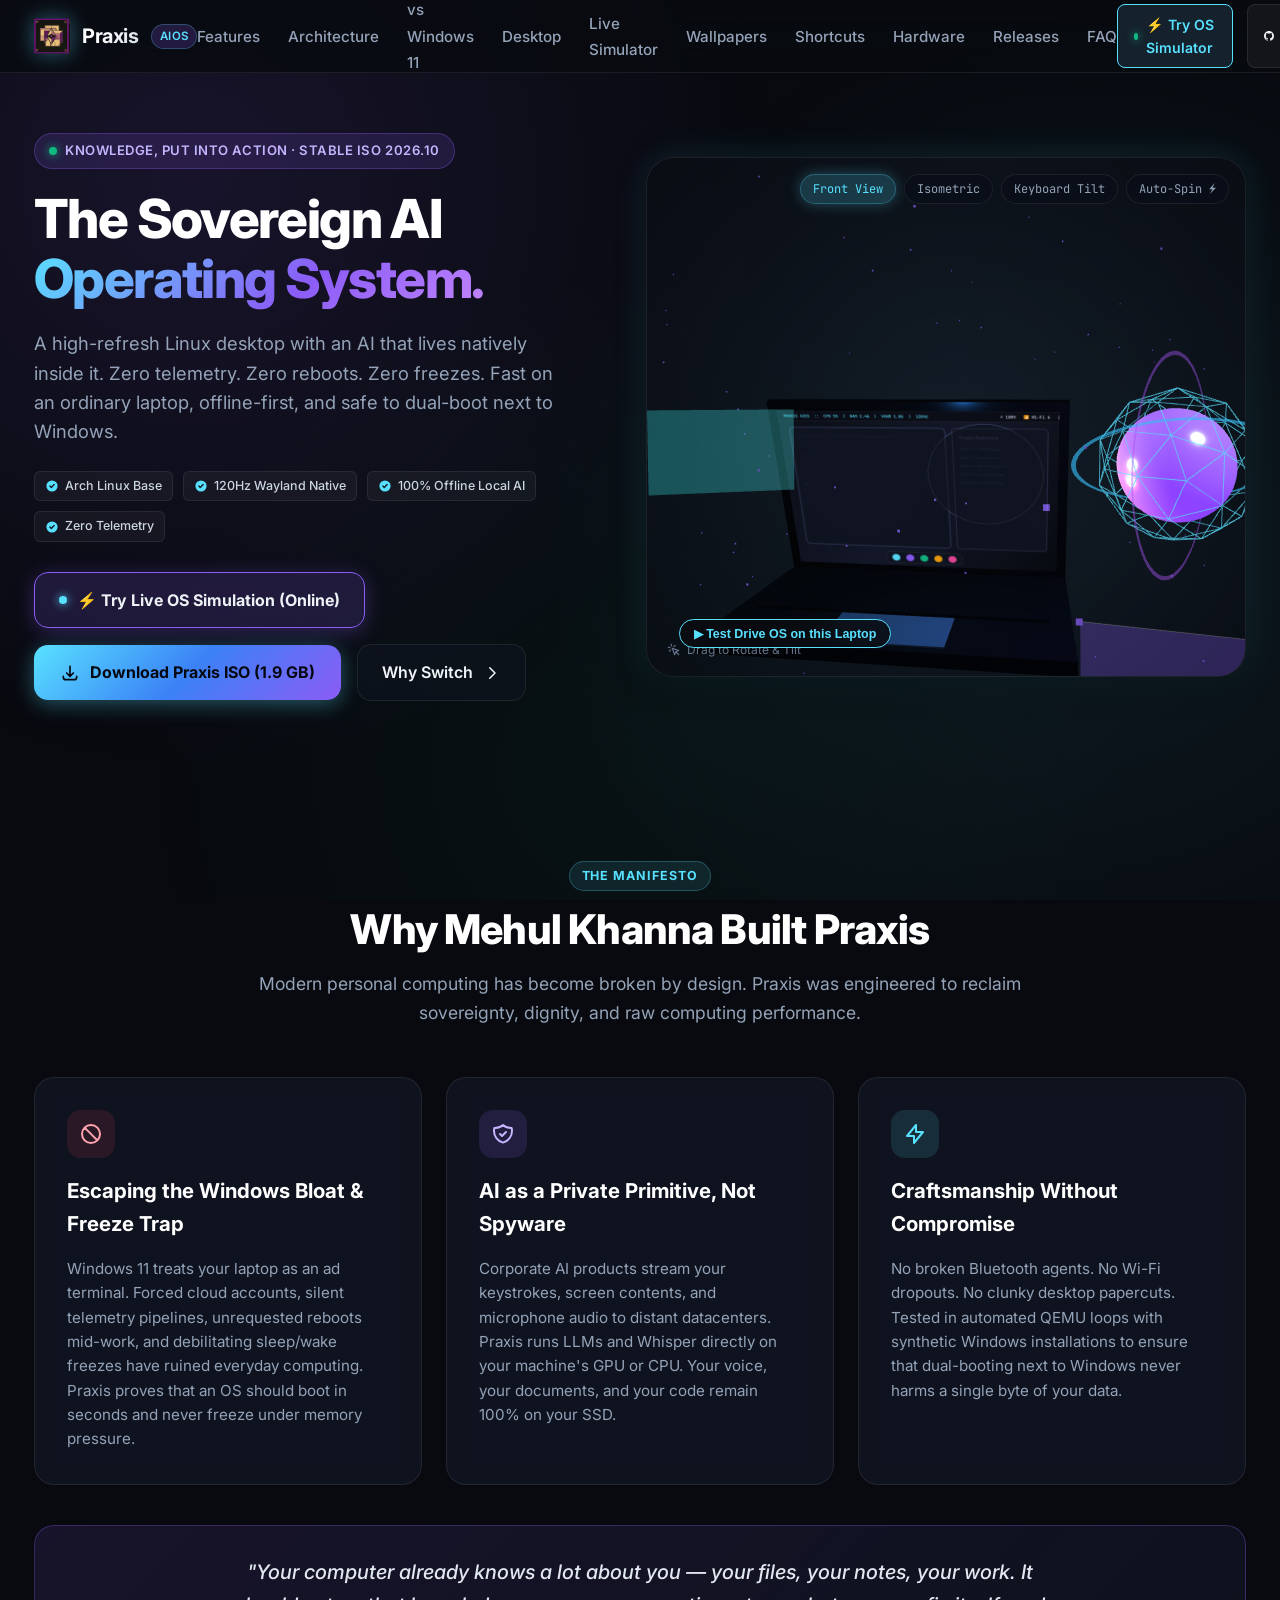
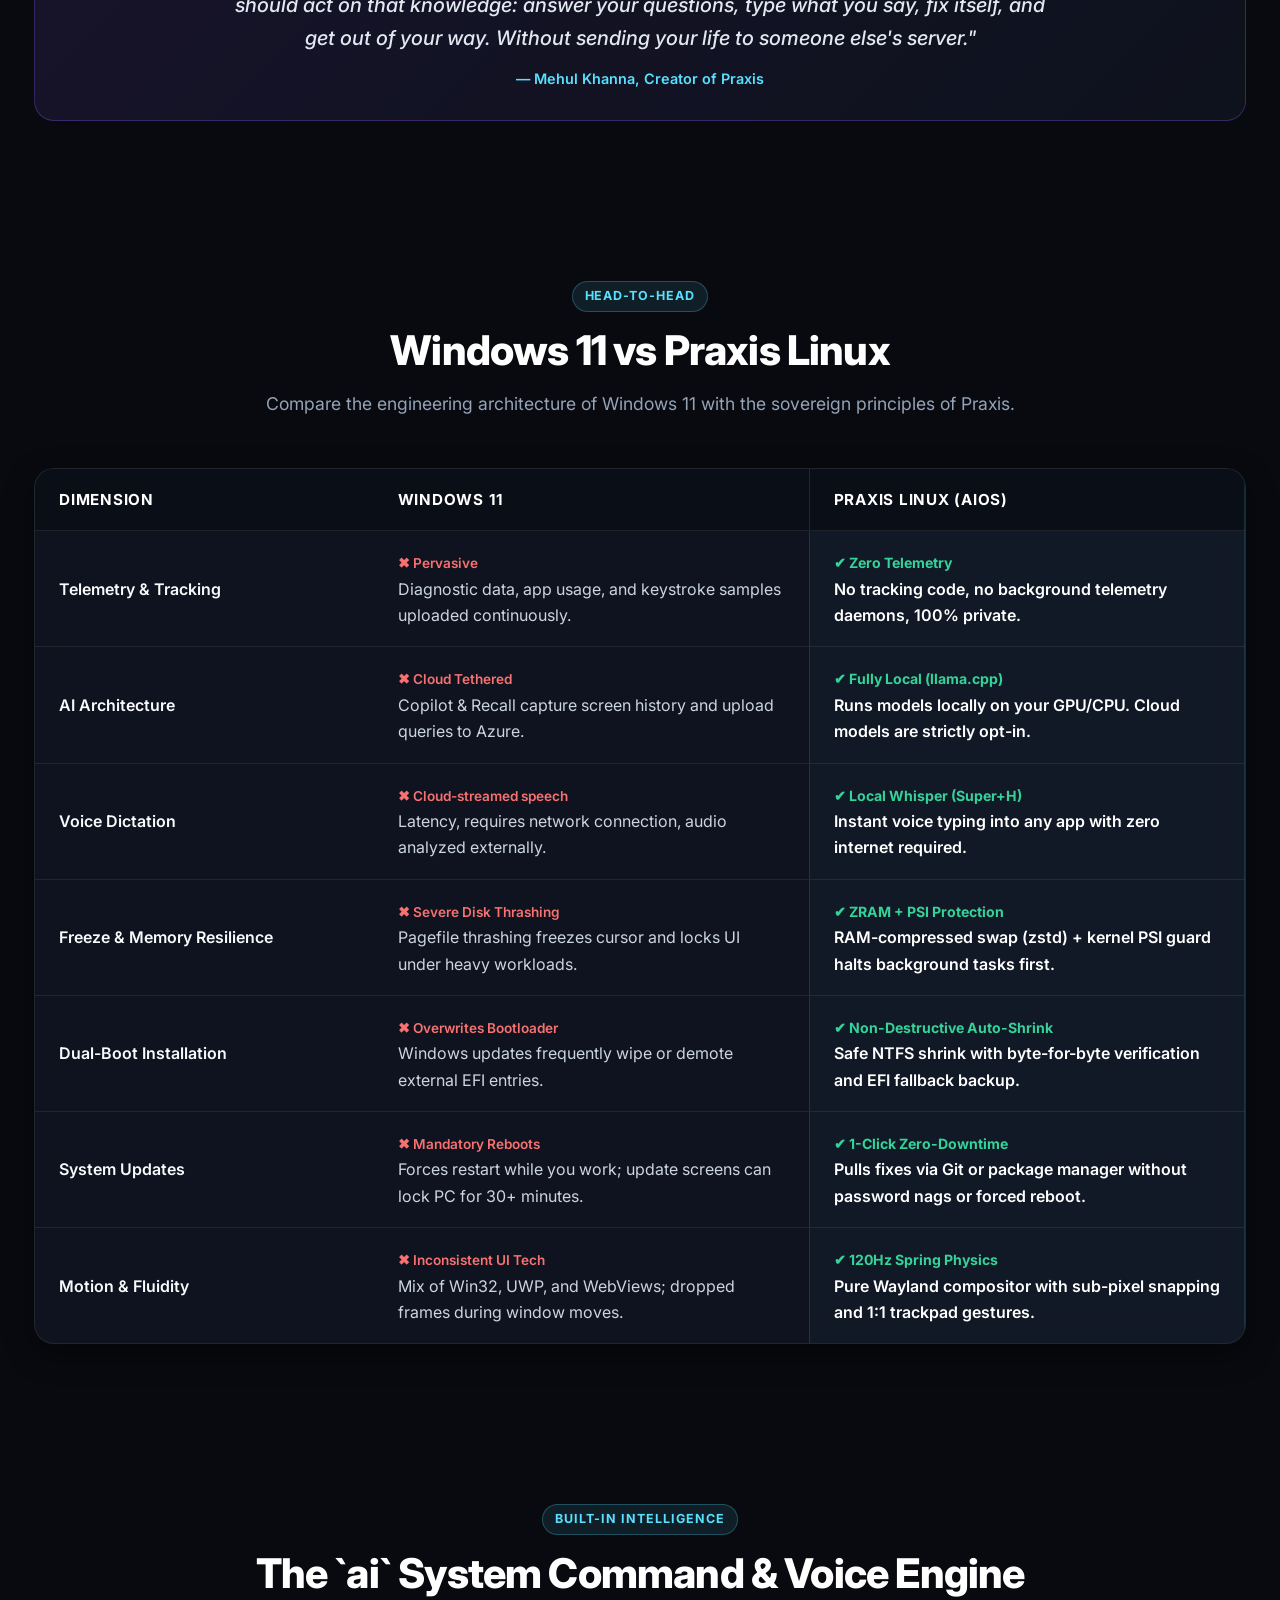
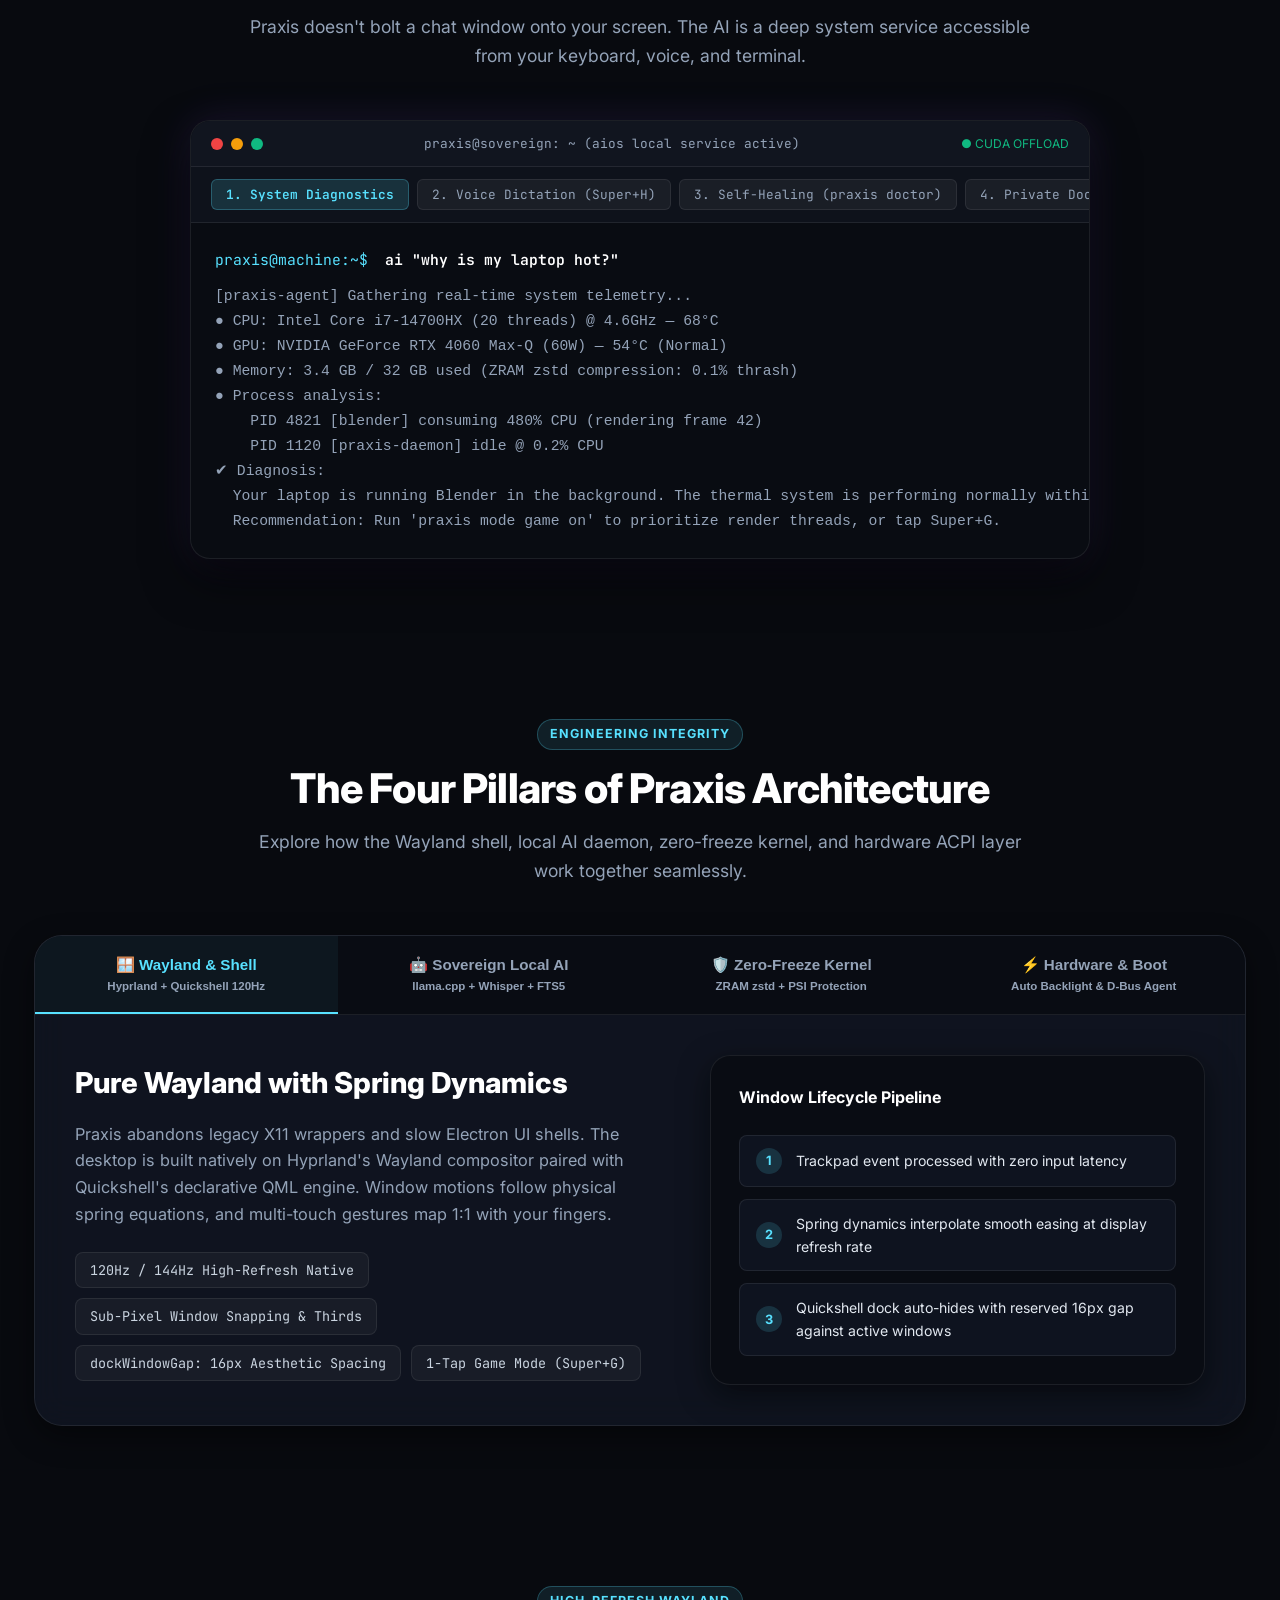
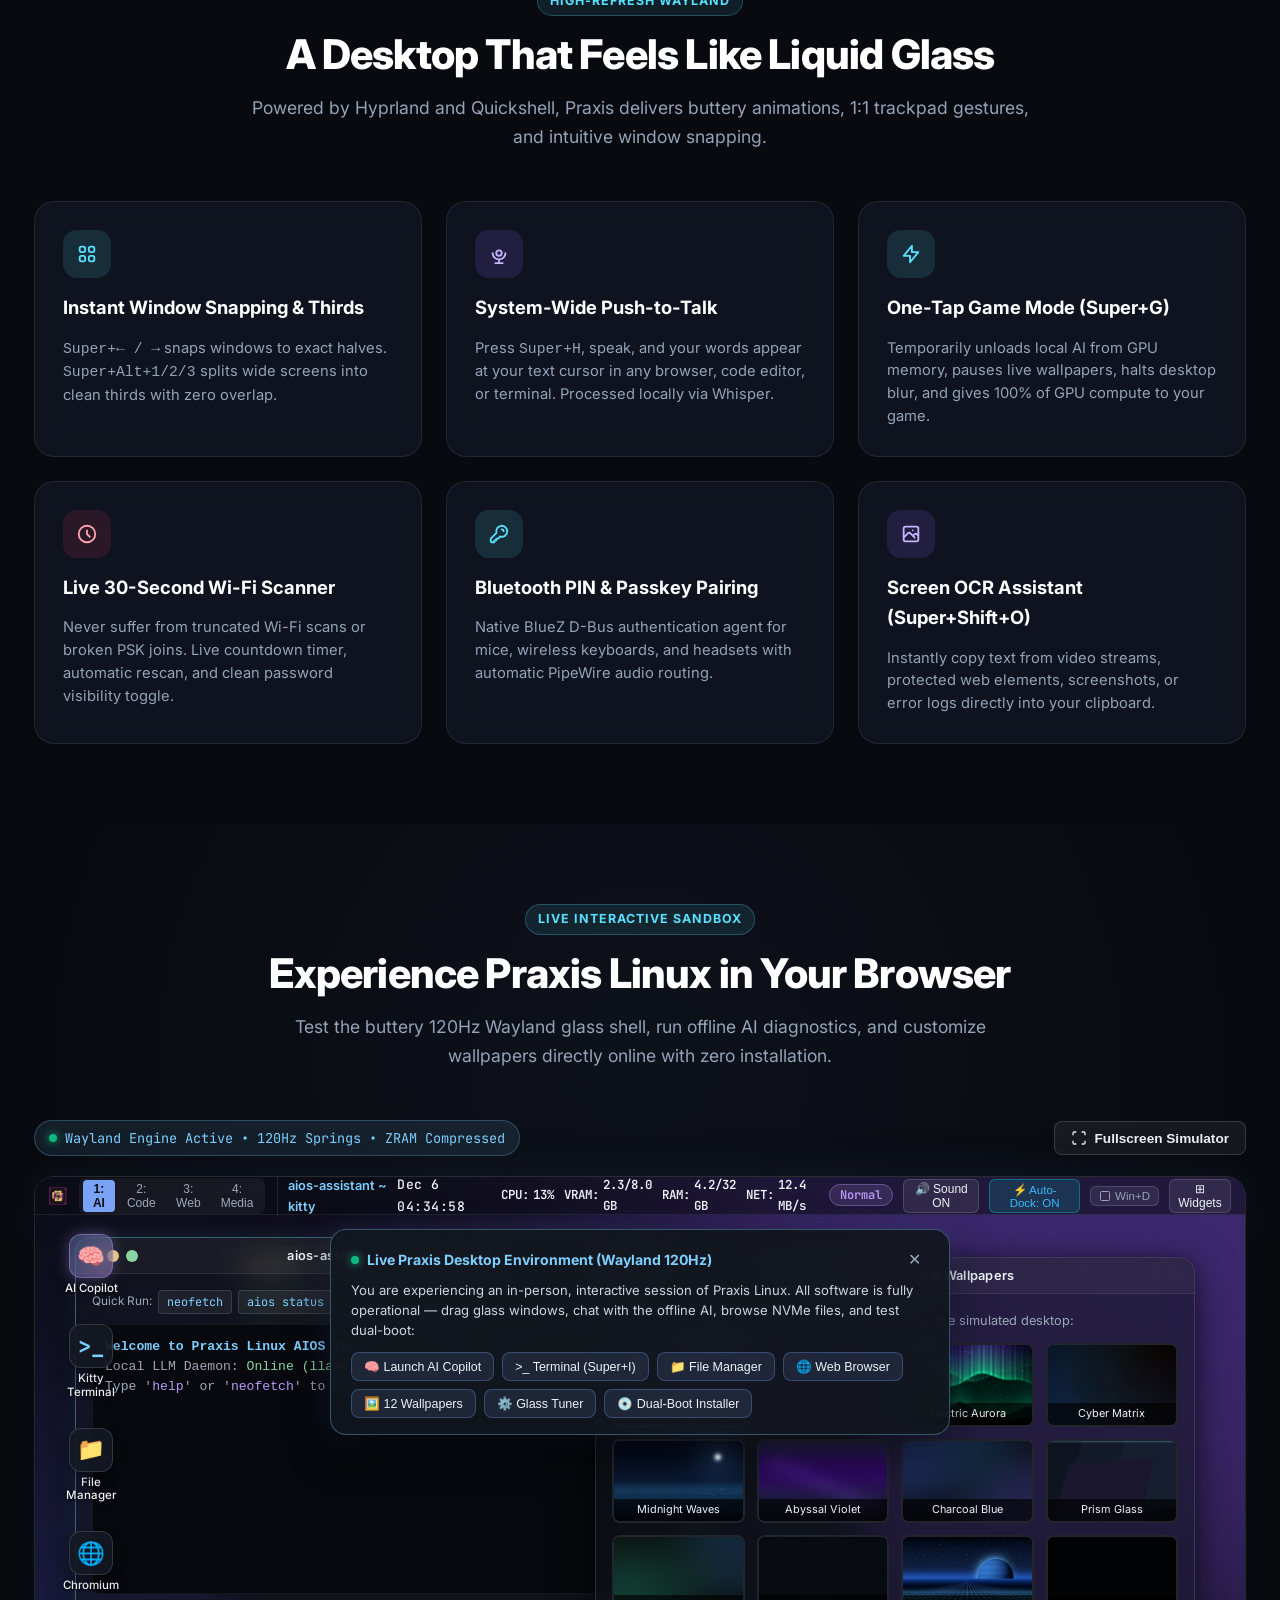
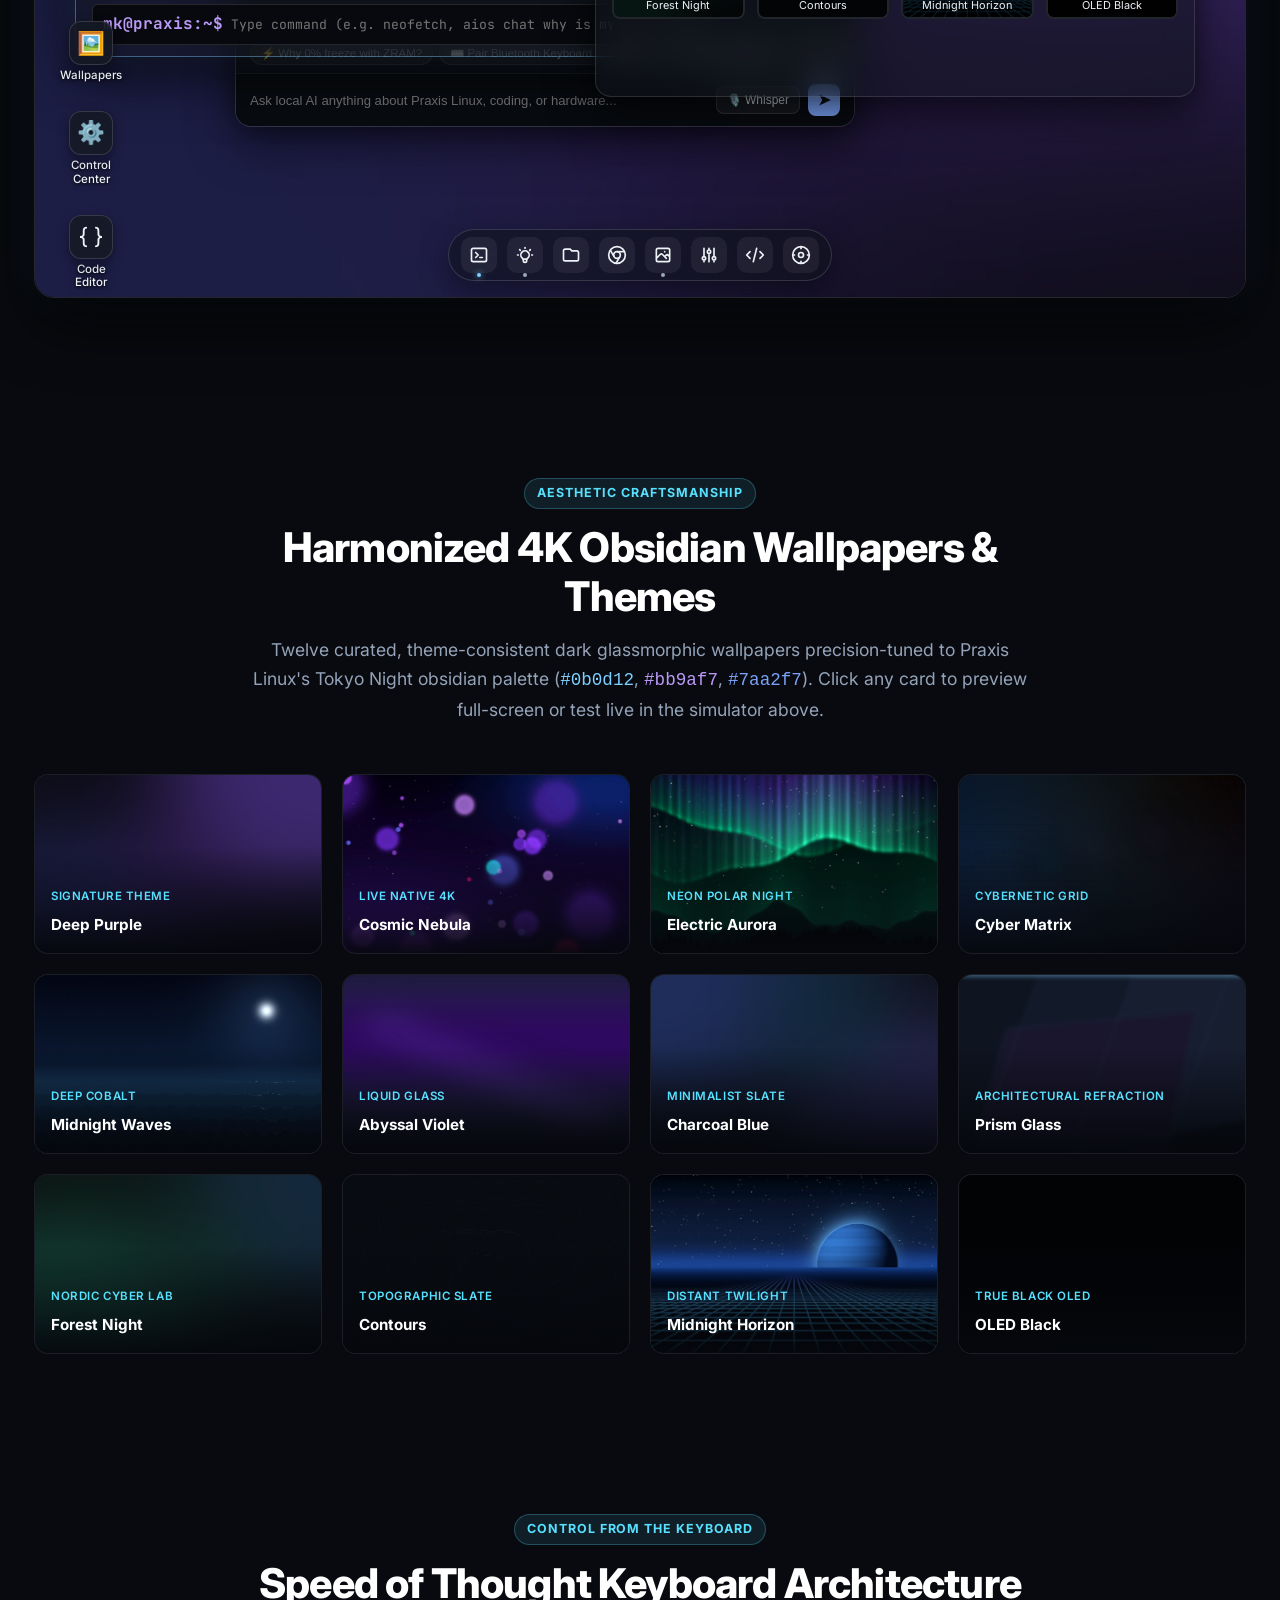
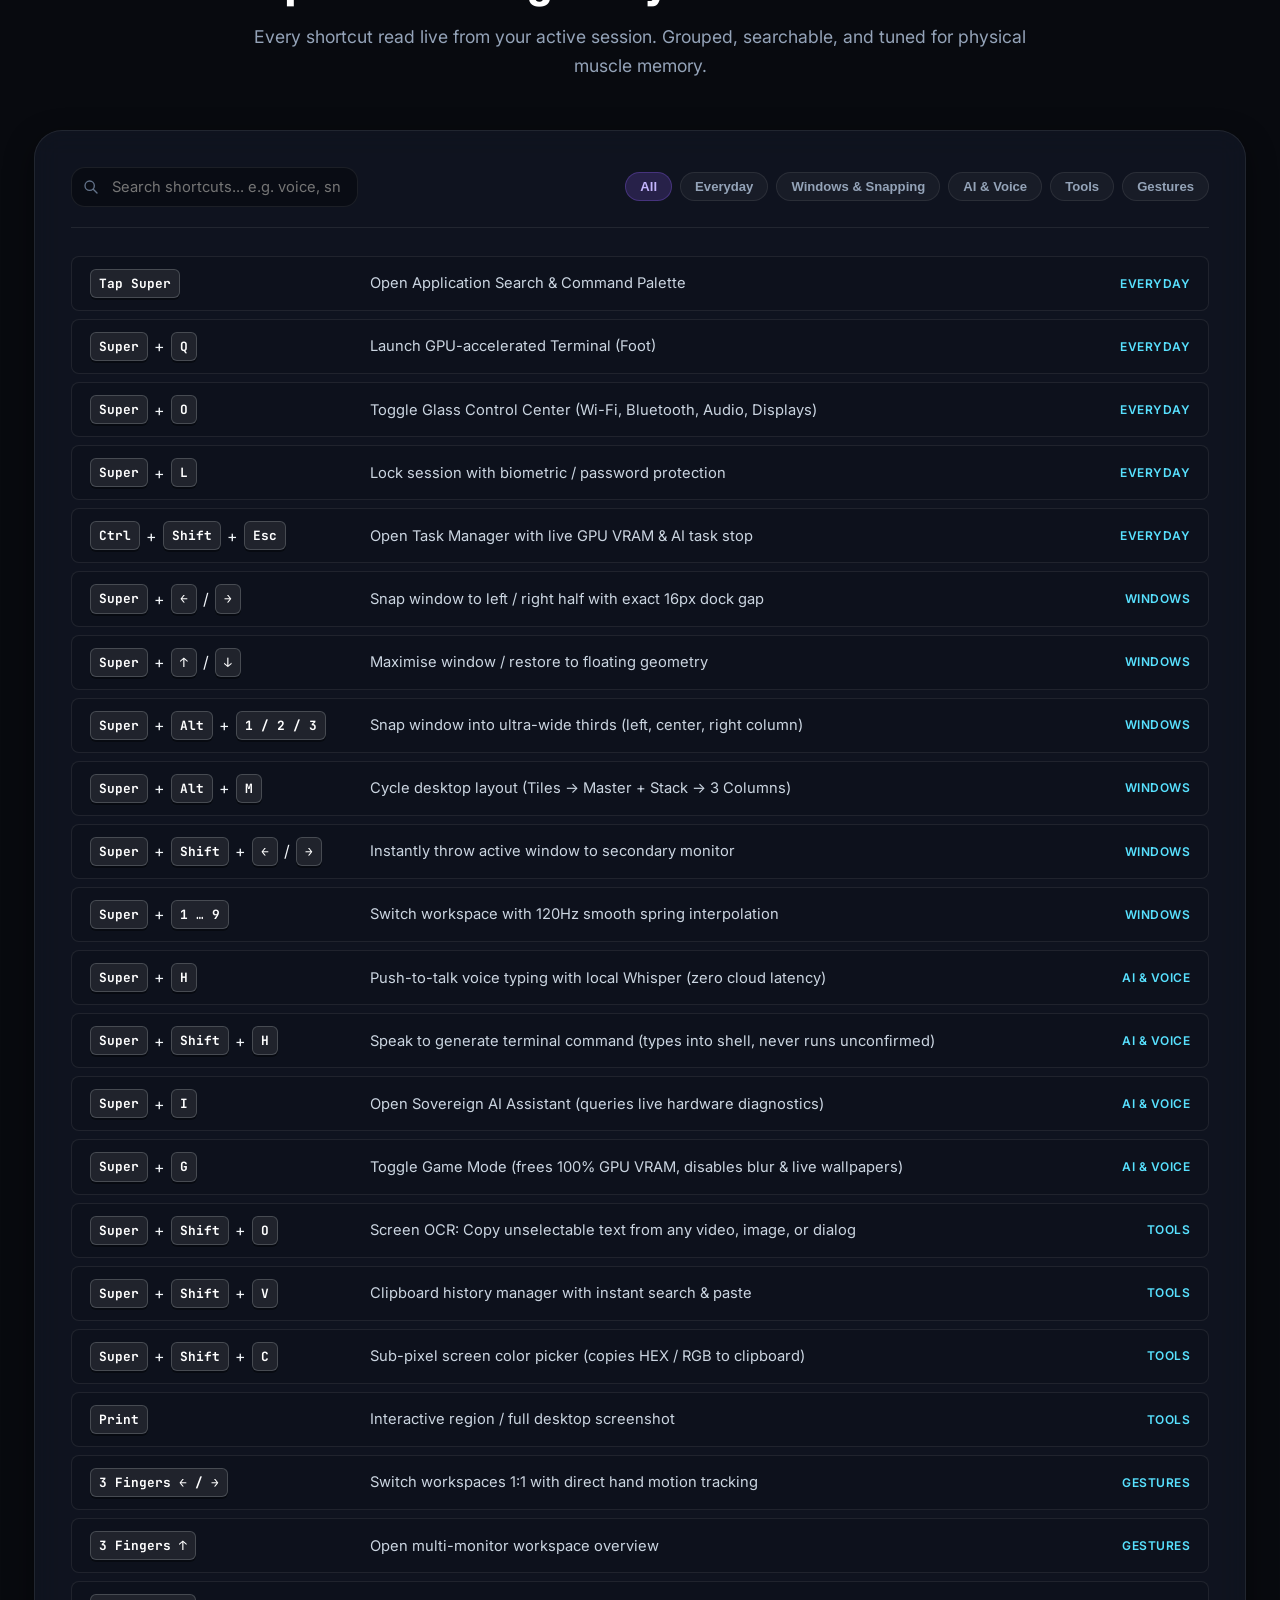
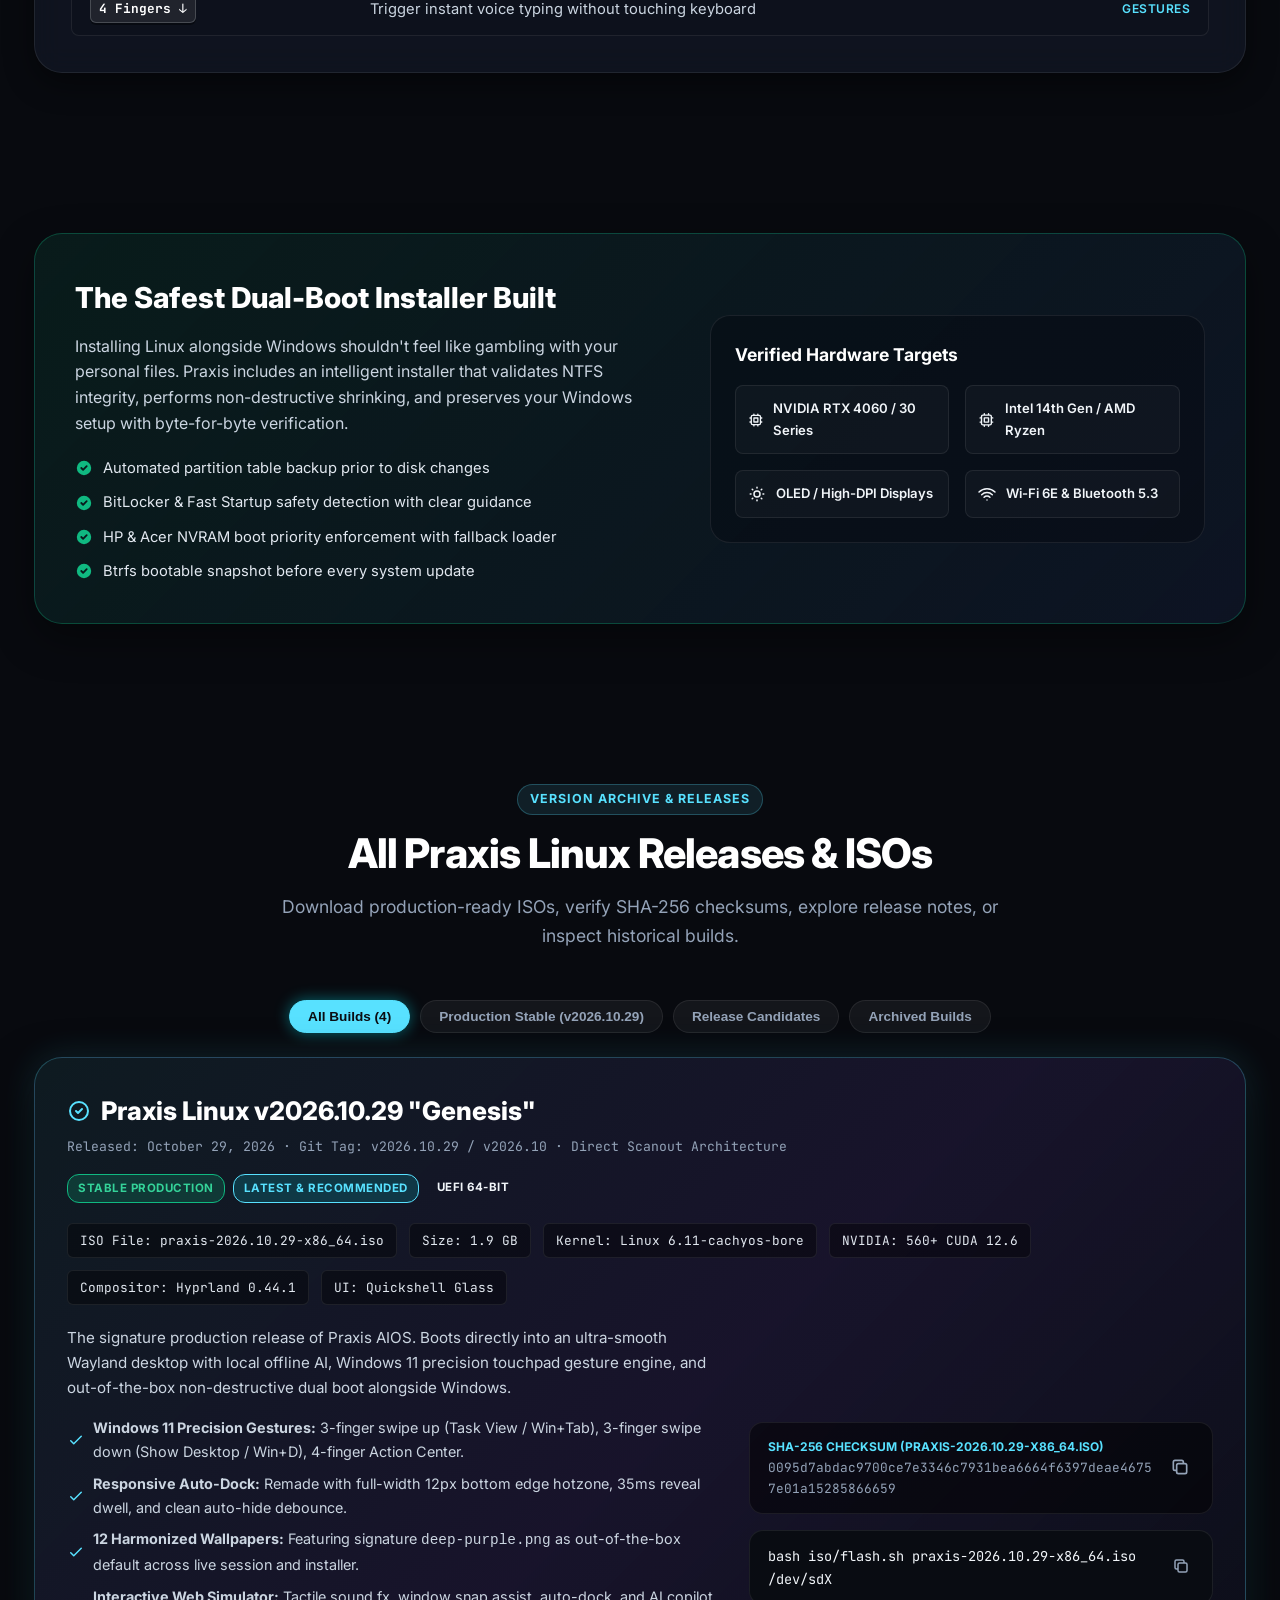
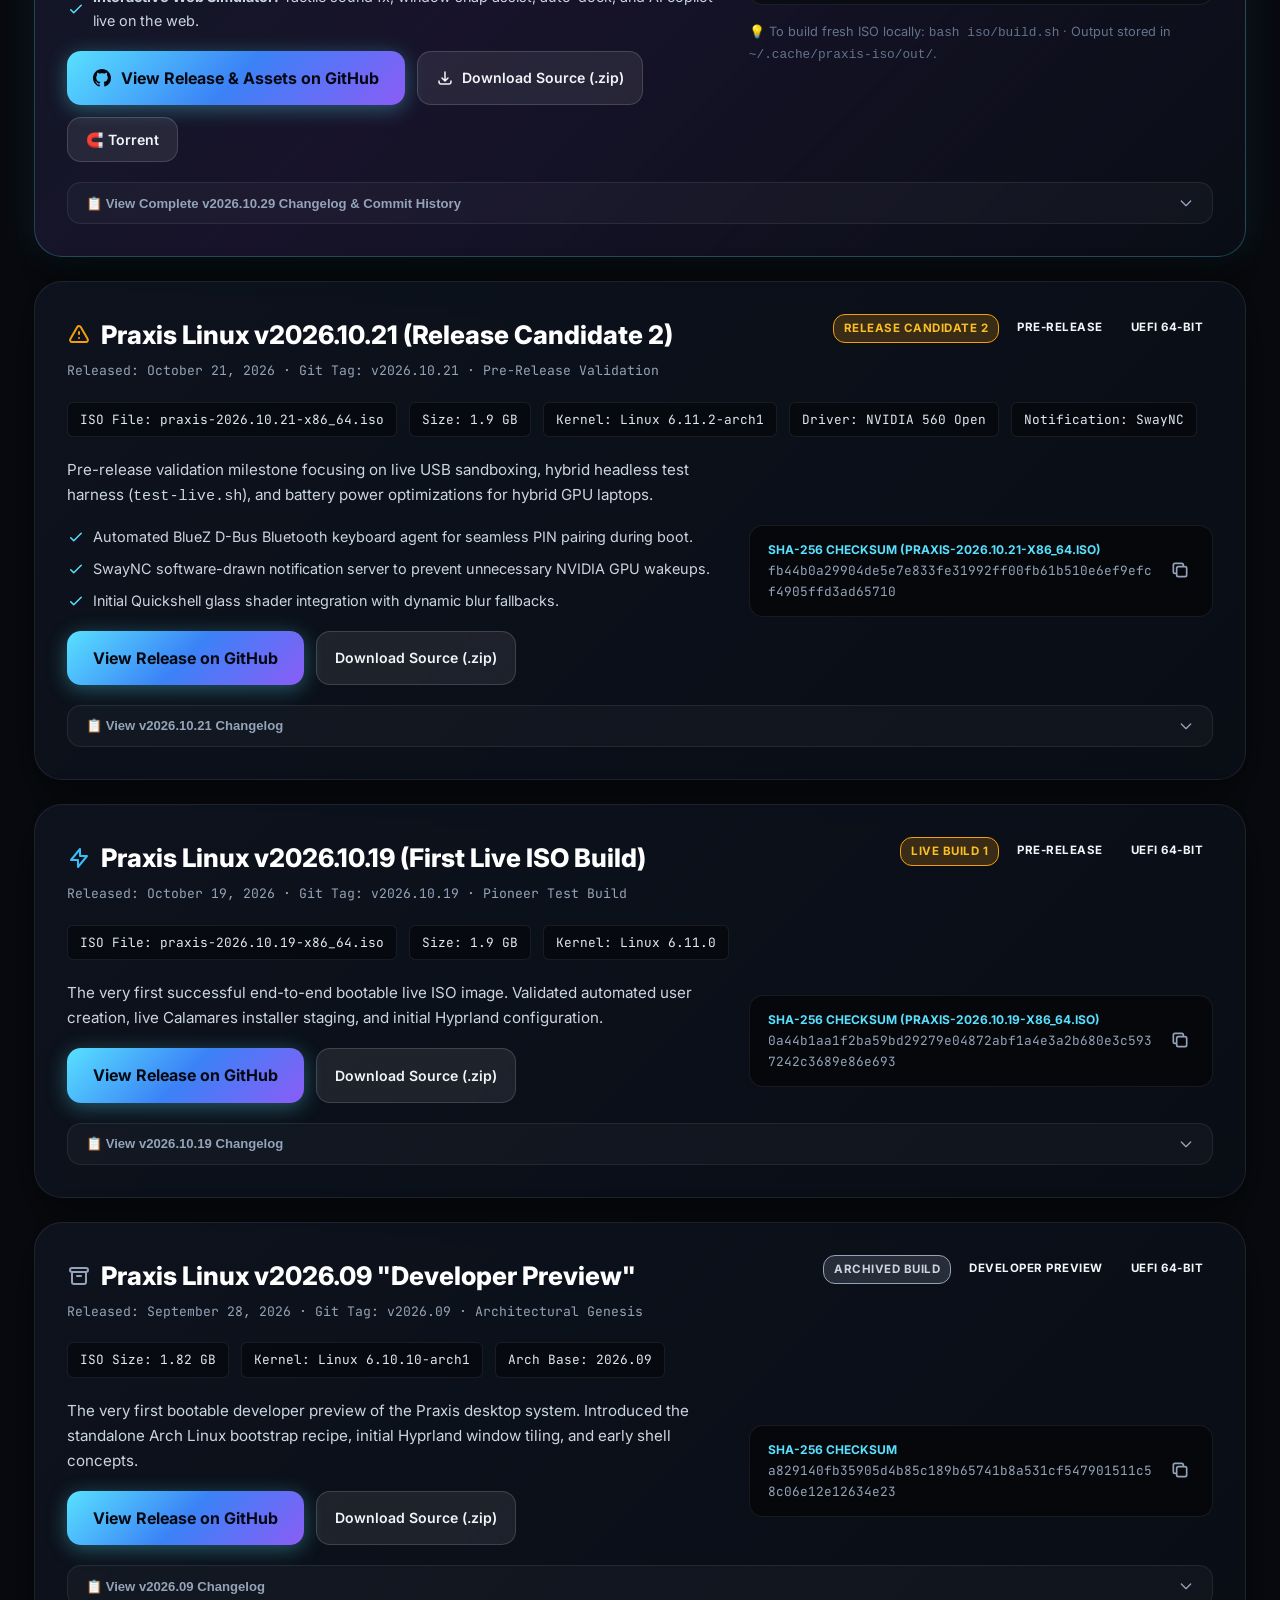
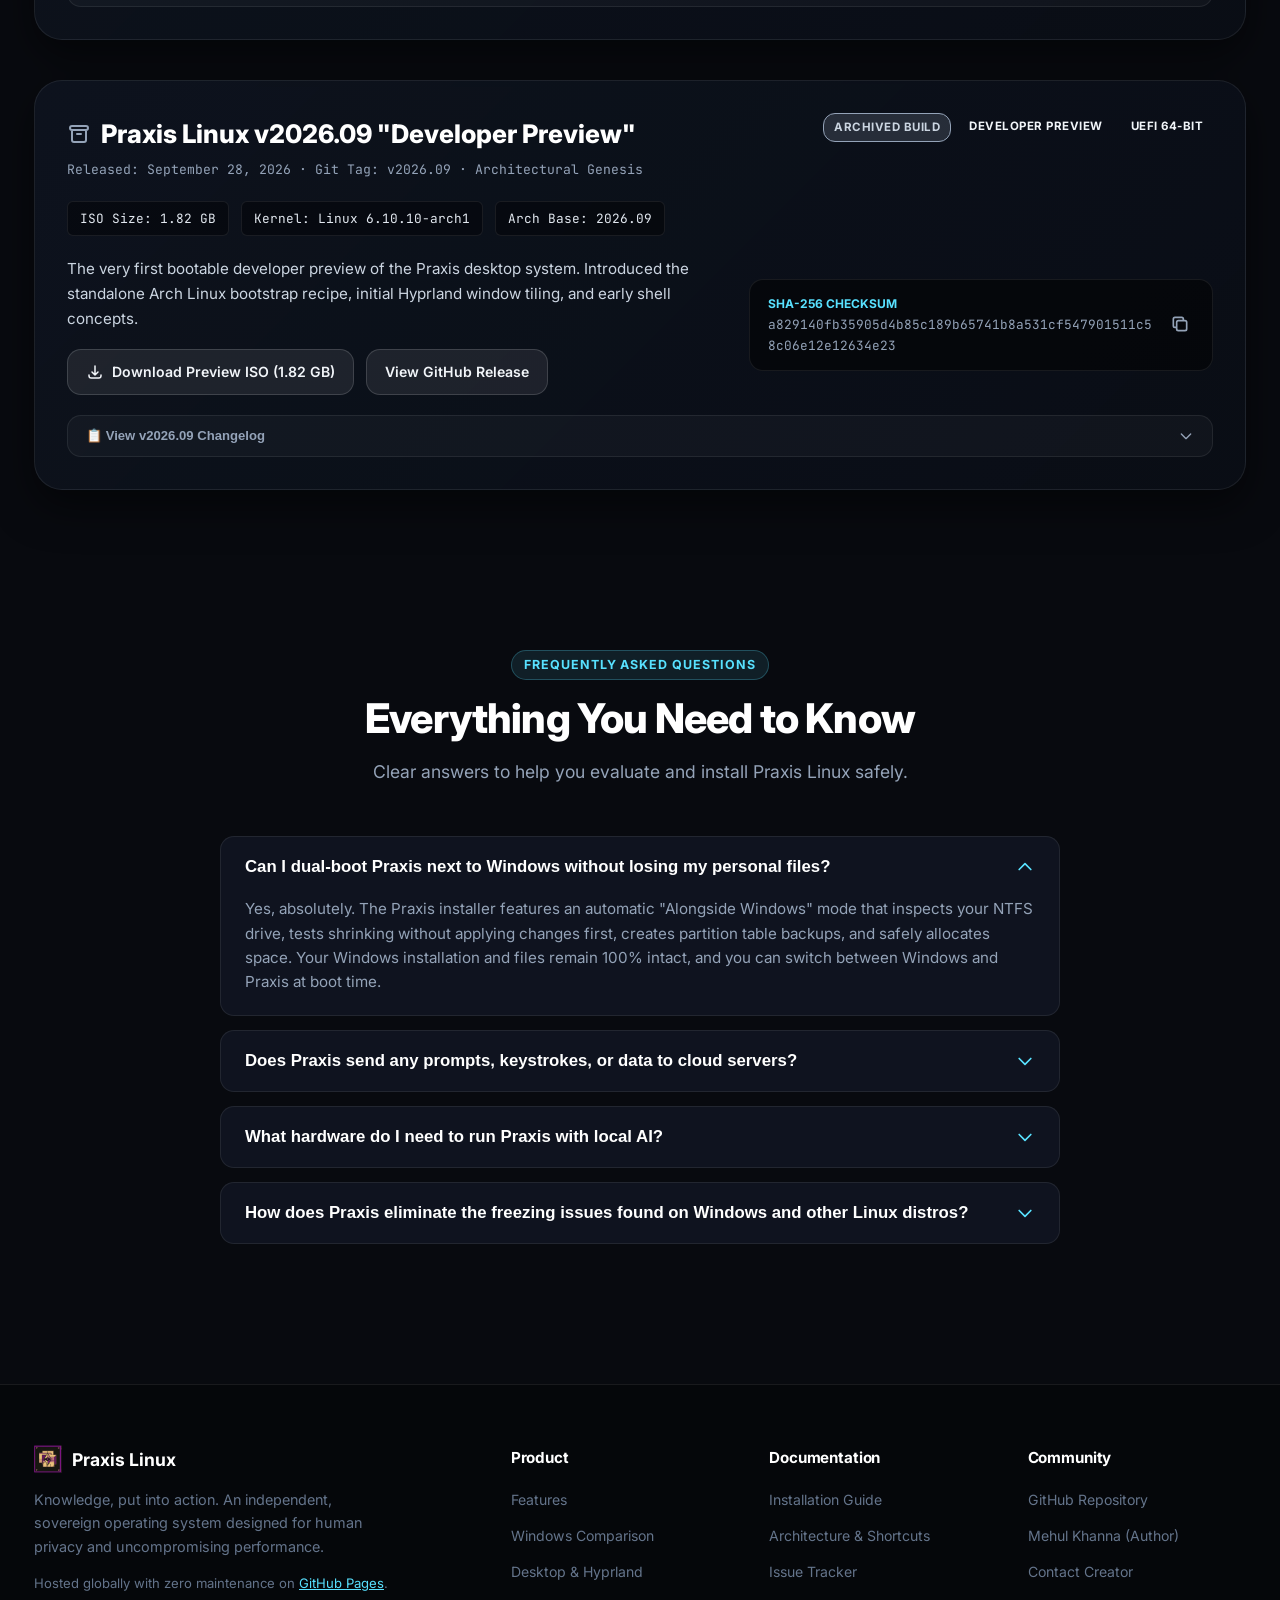
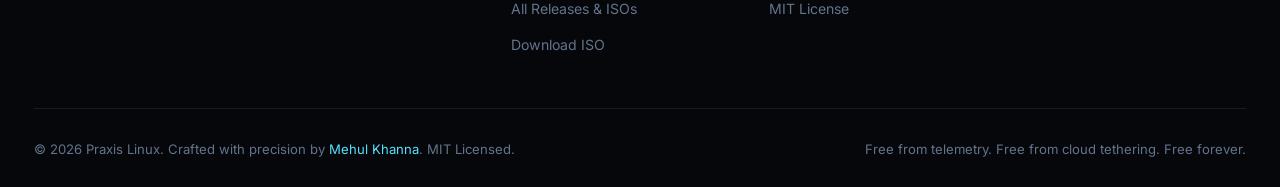
==== commit 755520e7: "feat(settings): add touchpad sensitivity, scroll factor, gestures, and per-device tuning in Settings" ====
--- a/index.html
+++ b/index.html
@@ -1035,6 +1035,53 @@
                 <span>Dock Auto-Hide (16px Window Gap)</span>
                 <span style="color: #8bd5a1; font-weight: bold;">Enforced</span>
               </div>
+
+              <!-- Touchpad & Pointer Sensitivity Controls -->
+              <div style="margin: 16px 0 12px; padding-top: 12px; border-top: 1px solid rgba(255,255,255,0.08); font-size: 0.72rem; text-transform: uppercase; letter-spacing: 0.08em; color: var(--sim-teal); font-weight: 600;">
+                Touchpad &amp; Pointer Speed
+              </div>
+
+              <div class="sim-slider-row">
+                <div class="sim-slider-header">
+                  <span>Touchpad Sensitivity</span>
+                  <span id="val-touchpad-sens" class="val">0% (Normal)</span>
+                </div>
+                <input type="range" id="slider-touchpad-sens" min="-1" max="1" step="0.05" value="0">
+              </div>
+
+              <div class="sim-slider-row">
+                <div class="sim-slider-header">
+                  <span>Scroll Speed Factor</span>
+                  <span id="val-scroll-factor" class="val">1.0x</span>
+                </div>
+                <input type="range" id="slider-scroll-factor" min="0.2" max="2.0" step="0.1" value="1.0">
+              </div>
+
+              <div class="sim-toggle-row">
+                <span>Natural Scrolling</span>
+                <input type="checkbox" id="toggle-natural-scroll" style="accent-color: var(--sim-teal); cursor: pointer;">
+              </div>
+
+              <div class="sim-toggle-row">
+                <span>Tap to Click</span>
+                <input type="checkbox" id="toggle-tap-to-click" checked style="accent-color: var(--sim-teal); cursor: pointer;">
+              </div>
+
+              <div class="sim-toggle-row">
+                <span>Multi-Finger Swipes (3 &amp; 4 Fingers)</span>
+                <input type="checkbox" id="toggle-touch-gestures" checked style="accent-color: var(--sim-teal); cursor: pointer;">
+              </div>
+
+              <div style="margin-top: 12px; padding: 8px 10px; background: rgba(0, 240, 255, 0.05); border: 1px solid rgba(0, 240, 255, 0.15); border-radius: 8px; font-size: 0.72rem; color: #a0aec0;">
+                <div style="display: flex; align-items: center; justify-content: space-between; margin-bottom: 4px;">
+                  <span style="font-weight: 600; color: #e2e8f0;">Detected Touchpads:</span>
+                  <span style="color: var(--sim-teal); font-size: 0.68rem; font-family: var(--font-mono);">hyprctl devices</span>
+                </div>
+                <div style="font-family: var(--font-mono); font-size: 0.68rem; color: #94a3b8; line-height: 1.5;">
+                  • ASUS Precision Touchpad (Active · 0.00)<br>
+                  • Synaptics / Generic Touchpad (Active · 0.00)
+                </div>
+              </div>
             </div>
           </div>
 
--- a/css/simulator.css
+++ b/css/simulator.css
@@ -526,8 +526,9 @@
 /* Control Center Window */
 #sim-win-control {
   width: 440px;
-  height: 380px;
-  top: 130px;
+  height: 520px;
+  max-height: 85vh;
+  top: 100px;
   left: 320px;
 }
 
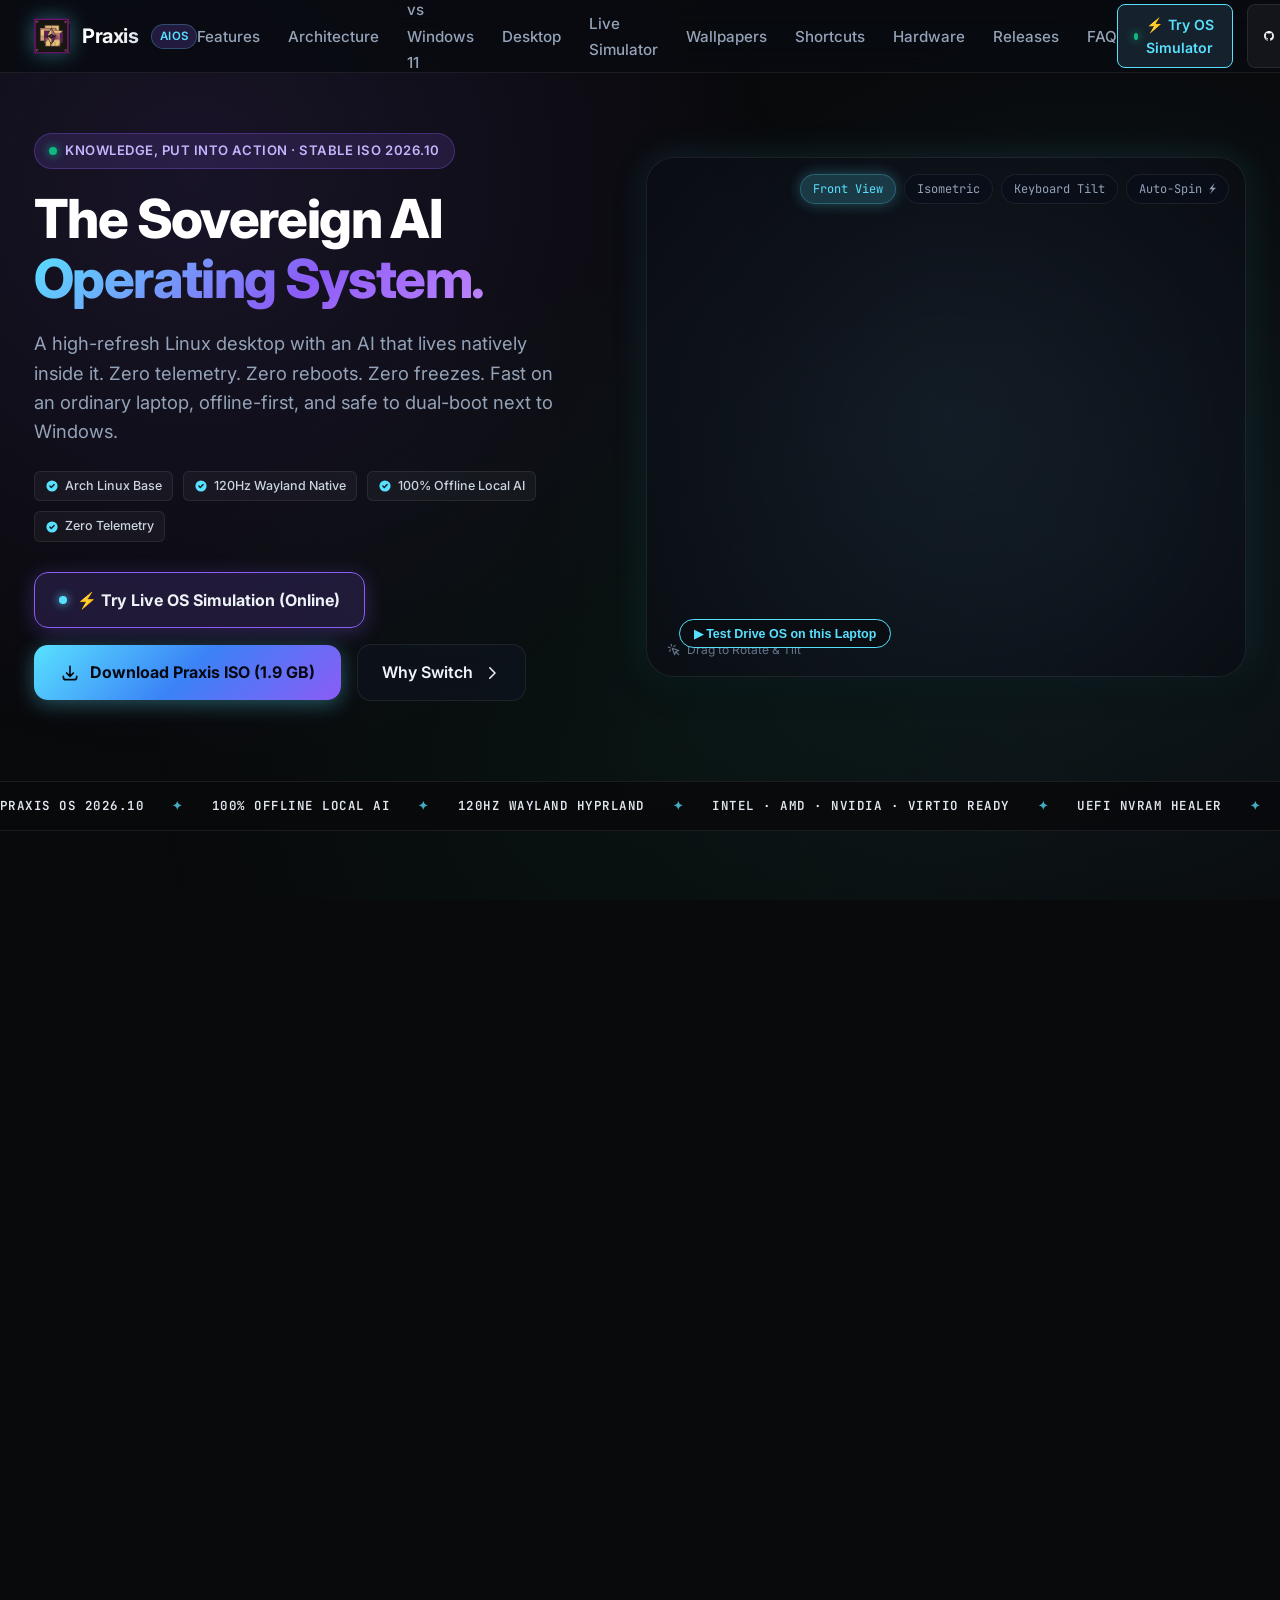
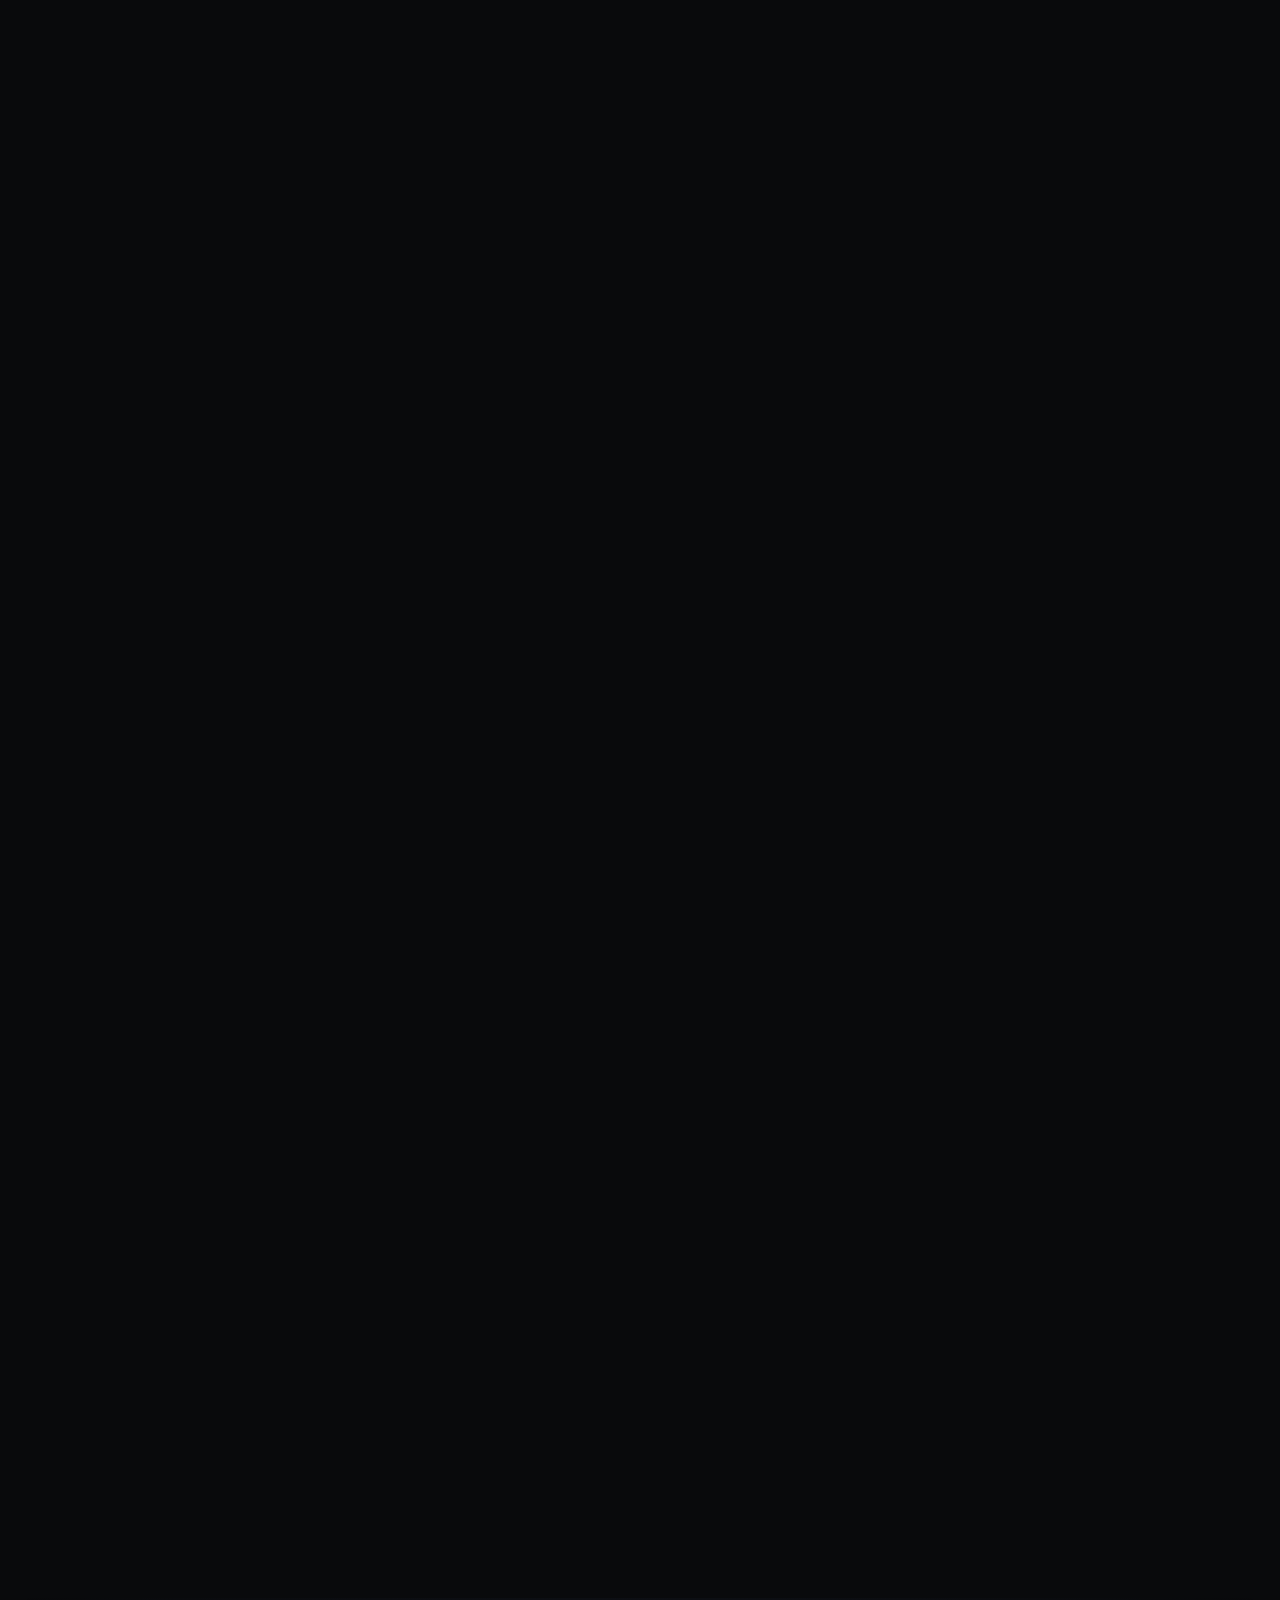
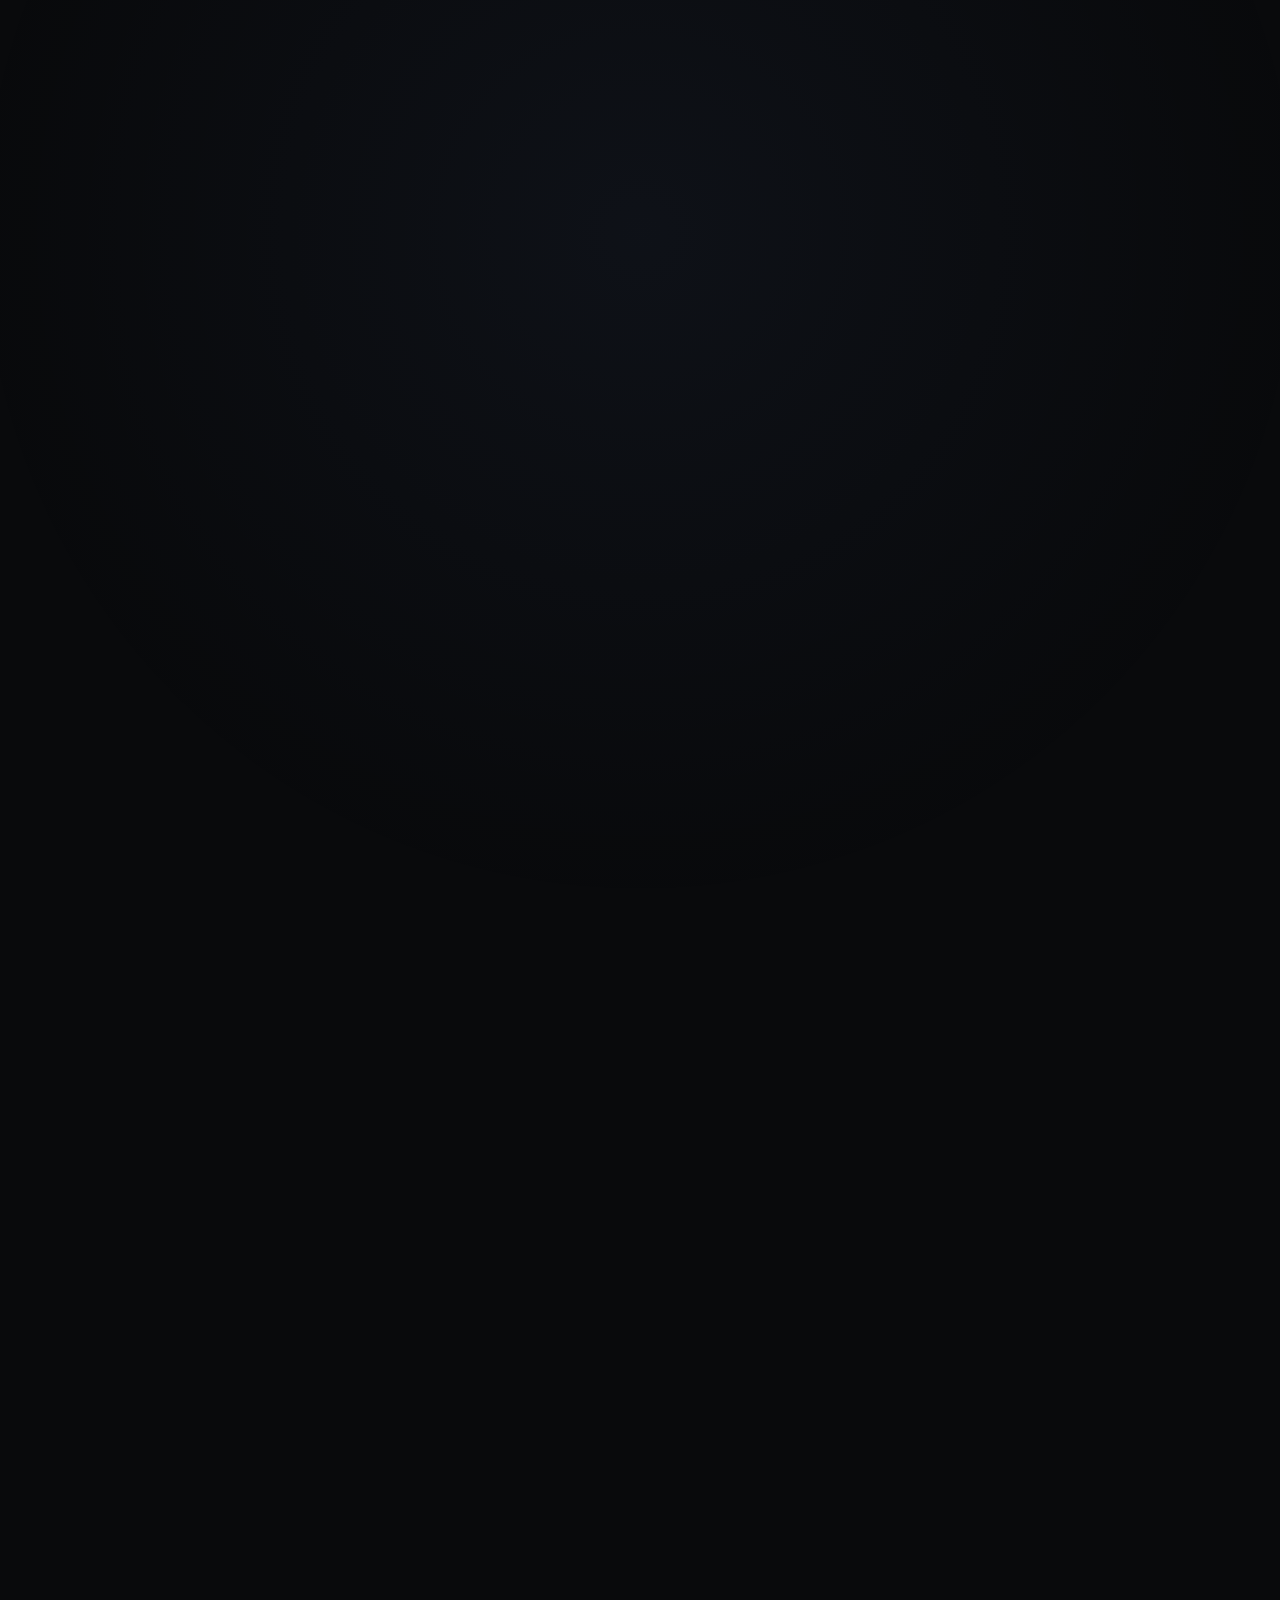
==== commit 66f142a4: "perf(website): PRX-WEB-010 pause offscreen WebGL render loop, defer Three.js bundle, and async decod" ====
--- a/index.html
+++ b/index.html
@@ -78,7 +78,7 @@
   <header class="site-header">
     <div class="container nav-wrap">
       <a href="#" class="brand">
-        <img src="assets/praxis.svg" alt="Praxis Logo" class="brand-icon">
+        <img src="assets/praxis.svg" alt="Praxis Logo" class="brand-icon" decoding="async">
         <span class="brand-name">Praxis</span>
         <span class="brand-badge">AIOS</span>
       </a>
@@ -198,6 +198,28 @@
       </div>
     </div>
   </section>
+
+  <!-- Tigranz-Inspired Kinetic Hardware & Capability Marquee -->
+  <div class="kinetic-marquee" aria-label="System Specifications Ticker">
+    <div class="kinetic-track">
+      <span>PRAXIS OS 2026.10</span><span class="kinetic-sep">✦</span>
+      <span>100% OFFLINE LOCAL AI</span><span class="kinetic-sep">✦</span>
+      <span>120HZ WAYLAND HYPRLAND</span><span class="kinetic-sep">✦</span>
+      <span>INTEL · AMD · NVIDIA · VIRTIO READY</span><span class="kinetic-sep">✦</span>
+      <span>UEFI NVRAM HEALER</span><span class="kinetic-sep">✦</span>
+      <span>ZERO TELEMETRY</span><span class="kinetic-sep">✦</span>
+      <span>WINDOWS DUAL-BOOT SAFE</span><span class="kinetic-sep">✦</span>
+      <span>BTRFS ATOMIC SNAPSHOTS</span><span class="kinetic-sep">✦</span>
+      <span>PRAXIS OS 2026.10</span><span class="kinetic-sep">✦</span>
+      <span>100% OFFLINE LOCAL AI</span><span class="kinetic-sep">✦</span>
+      <span>120HZ WAYLAND HYPRLAND</span><span class="kinetic-sep">✦</span>
+      <span>INTEL · AMD · NVIDIA · VIRTIO READY</span><span class="kinetic-sep">✦</span>
+      <span>UEFI NVRAM HEALER</span><span class="kinetic-sep">✦</span>
+      <span>ZERO TELEMETRY</span><span class="kinetic-sep">✦</span>
+      <span>WINDOWS DUAL-BOOT SAFE</span><span class="kinetic-sep">✦</span>
+      <span>BTRFS ATOMIC SNAPSHOTS</span><span class="kinetic-sep">✦</span>
+    </div>
+  </div>
 
   <!-- Creator's Intent & Philosophy (The Manifesto) -->
   <section id="philosophy">
@@ -682,7 +704,7 @@
           <!-- Topbar -->
           <div class="sim-topbar">
             <div class="sim-topbar-left">
-              <img src="assets/praxis.svg" alt="Praxis Logo" class="sim-top-logo" id="sim-app-drawer-toggle" title="Application Launcher (Super)">
+              <img src="assets/praxis.svg" alt="Praxis Logo" class="sim-top-logo" id="sim-app-drawer-toggle" title="Application Launcher (Super)" decoding="async" loading="lazy">
               <div class="sim-workspaces">
                 <button class="sim-ws-btn active" data-ws="1">1: AI</button>
                 <button class="sim-ws-btn" data-ws="2">2: Code</button>
@@ -947,51 +969,51 @@
               </p>
               <div class="sim-wp-grid">
                 <div class="sim-wp-thumb active" data-wp="assets/wallpapers/deep-purple.png" data-title="Deep Purple (Praxis Velvet)">
-                  <img src="assets/wallpapers/deep-purple.png" alt="Deep Purple">
+                  <img src="assets/wallpapers/deep-purple.png" alt="Deep Purple" decoding="async" loading="lazy">
                   <span class="sim-wp-label">Deep Purple</span>
                 </div>
                 <div class="sim-wp-thumb" data-wp="assets/wallpapers/cosmic-nebula.jpg" data-title="Cosmic Nebula (Interstellar Violet)">
-                  <img src="assets/wallpapers/cosmic-nebula.jpg" alt="Cosmic Nebula">
+                  <img src="assets/wallpapers/cosmic-nebula.jpg" alt="Cosmic Nebula" decoding="async" loading="lazy">
                   <span class="sim-wp-label">Cosmic Nebula</span>
                 </div>
                 <div class="sim-wp-thumb" data-wp="assets/wallpapers/electric-aurora.jpg" data-title="Electric Aurora (Arctic Cyan)">
-                  <img src="assets/wallpapers/electric-aurora.jpg" alt="Electric Aurora">
+                  <img src="assets/wallpapers/electric-aurora.jpg" alt="Electric Aurora" decoding="async" loading="lazy">
                   <span class="sim-wp-label">Electric Aurora</span>
                 </div>
                 <div class="sim-wp-thumb" data-wp="assets/wallpapers/cyber-matrix.jpg" data-title="Cyber Matrix (Neural Vector)">
-                  <img src="assets/wallpapers/cyber-matrix.jpg" alt="Cyber Matrix">
+                  <img src="assets/wallpapers/cyber-matrix.jpg" alt="Cyber Matrix" decoding="async" loading="lazy">
                   <span class="sim-wp-label">Cyber Matrix</span>
                 </div>
                 <div class="sim-wp-thumb" data-wp="assets/wallpapers/midnight-waves.jpg" data-title="Midnight Waves (Oceanic Silk)">
-                  <img src="assets/wallpapers/midnight-waves.jpg" alt="Midnight Waves">
+                  <img src="assets/wallpapers/midnight-waves.jpg" alt="Midnight Waves" decoding="async" loading="lazy">
                   <span class="sim-wp-label">Midnight Waves</span>
                 </div>
                 <div class="sim-wp-thumb" data-wp="assets/wallpapers/abyssal-violet.jpg" data-title="Abyssal Violet (Liquid Silk)">
-                  <img src="assets/wallpapers/abyssal-violet.jpg" alt="Abyssal Violet">
+                  <img src="assets/wallpapers/abyssal-violet.jpg" alt="Abyssal Violet" decoding="async" loading="lazy">
                   <span class="sim-wp-label">Abyssal Violet</span>
                 </div>
                 <div class="sim-wp-thumb" data-wp="assets/wallpapers/charcoal-blue.png" data-title="Charcoal Blue (Tokyo Night)">
-                  <img src="assets/wallpapers/charcoal-blue.png" alt="Charcoal Blue">
+                  <img src="assets/wallpapers/charcoal-blue.png" alt="Charcoal Blue" decoding="async" loading="lazy">
                   <span class="sim-wp-label">Charcoal Blue</span>
                 </div>
                 <div class="sim-wp-thumb" data-wp="assets/wallpapers/prism-glass.jpg" data-title="Prism Glass (Frosted Facets)">
-                  <img src="assets/wallpapers/prism-glass.jpg" alt="Prism Glass">
+                  <img src="assets/wallpapers/prism-glass.jpg" alt="Prism Glass" decoding="async" loading="lazy">
                   <span class="sim-wp-label">Prism Glass</span>
                 </div>
                 <div class="sim-wp-thumb" data-wp="assets/wallpapers/forest-night.png" data-title="Forest Night (Obsidian Pine)">
-                  <img src="assets/wallpapers/forest-night.png" alt="Forest Night">
+                  <img src="assets/wallpapers/forest-night.png" alt="Forest Night" decoding="async" loading="lazy">
                   <span class="sim-wp-label">Forest Night</span>
                 </div>
                 <div class="sim-wp-thumb" data-wp="assets/wallpapers/contours.jpg" data-title="Contours (Minimalist Topo)">
-                  <img src="assets/wallpapers/contours.jpg" alt="Contours">
+                  <img src="assets/wallpapers/contours.jpg" alt="Contours" decoding="async" loading="lazy">
                   <span class="sim-wp-label">Contours</span>
                 </div>
                 <div class="sim-wp-thumb" data-wp="assets/wallpapers/midnight-horizon.jpg" data-title="Midnight Horizon (Electric Twilight)">
-                  <img src="assets/wallpapers/midnight-horizon.jpg" alt="Midnight Horizon">
+                  <img src="assets/wallpapers/midnight-horizon.jpg" alt="Midnight Horizon" decoding="async" loading="lazy">
                   <span class="sim-wp-label">Midnight Horizon</span>
                 </div>
                 <div class="sim-wp-thumb" data-wp="assets/wallpapers/oled-black.jpg" data-title="OLED Black (Pure Dark)">
-                  <img src="assets/wallpapers/oled-black.jpg" alt="OLED Black">
+                  <img src="assets/wallpapers/oled-black.jpg" alt="OLED Black" decoding="async" loading="lazy">
                   <span class="sim-wp-label">OLED Black</span>
                 </div>
               </div>
@@ -1388,7 +1410,7 @@
 
       <div class="wallpaper-grid">
         <div class="wallpaper-card" data-full-img="assets/wallpapers/deep-purple.png" data-wallpaper-title="Deep Purple (Praxis Signature Velvet)">
-          <img src="assets/wallpapers/deep-purple.png" alt="Deep Purple" class="wallpaper-thumb" loading="lazy">
+          <img src="assets/wallpapers/deep-purple.png" alt="Deep Purple" class="wallpaper-thumb" loading="lazy" decoding="async">
           <div class="wallpaper-overlay">
             <span class="wallpaper-tag">Signature Theme</span>
             <span class="wallpaper-name">Deep Purple</span>
@@ -1396,7 +1418,7 @@
         </div>
 
         <div class="wallpaper-card" data-full-img="assets/wallpapers/cosmic-nebula.jpg" data-wallpaper-title="Cosmic Nebula (Interstellar Violet)">
-          <img src="assets/wallpapers/cosmic-nebula.jpg" alt="Cosmic Nebula" class="wallpaper-thumb" loading="lazy">
+          <img src="assets/wallpapers/cosmic-nebula.jpg" alt="Cosmic Nebula" class="wallpaper-thumb" loading="lazy" decoding="async">
           <div class="wallpaper-overlay">
             <span class="wallpaper-tag">Live Native 4K</span>
             <span class="wallpaper-name">Cosmic Nebula</span>
@@ -1404,7 +1426,7 @@
         </div>
 
         <div class="wallpaper-card" data-full-img="assets/wallpapers/electric-aurora.jpg" data-wallpaper-title="Electric Aurora (Arctic Cyan Ribbons)">
-          <img src="assets/wallpapers/electric-aurora.jpg" alt="Electric Aurora" class="wallpaper-thumb" loading="lazy">
+          <img src="assets/wallpapers/electric-aurora.jpg" alt="Electric Aurora" class="wallpaper-thumb" loading="lazy" decoding="async">
           <div class="wallpaper-overlay">
             <span class="wallpaper-tag">Neon Polar Night</span>
             <span class="wallpaper-name">Electric Aurora</span>
@@ -1412,7 +1434,7 @@
         </div>
 
         <div class="wallpaper-card" data-full-img="assets/wallpapers/cyber-matrix.jpg" data-wallpaper-title="Cyber Matrix (AIOS Neural Vectors)">
-          <img src="assets/wallpapers/cyber-matrix.jpg" alt="Cyber Matrix" class="wallpaper-thumb" loading="lazy">
+          <img src="assets/wallpapers/cyber-matrix.jpg" alt="Cyber Matrix" class="wallpaper-thumb" loading="lazy" decoding="async">
           <div class="wallpaper-overlay">
             <span class="wallpaper-tag">Cybernetic Grid</span>
             <span class="wallpaper-name">Cyber Matrix</span>
@@ -1420,7 +1442,7 @@
         </div>
 
         <div class="wallpaper-card" data-full-img="assets/wallpapers/midnight-waves.jpg" data-wallpaper-title="Midnight Waves (Oceanic Silk)">
-          <img src="assets/wallpapers/midnight-waves.jpg" alt="Midnight Waves" class="wallpaper-thumb" loading="lazy">
+          <img src="assets/wallpapers/midnight-waves.jpg" alt="Midnight Waves" class="wallpaper-thumb" loading="lazy" decoding="async">
           <div class="wallpaper-overlay">
             <span class="wallpaper-tag">Deep Cobalt</span>
             <span class="wallpaper-name">Midnight Waves</span>
@@ -1428,7 +1450,7 @@
         </div>
 
         <div class="wallpaper-card" data-full-img="assets/wallpapers/abyssal-violet.jpg" data-wallpaper-title="Abyssal Violet (Liquid Silk)">
-          <img src="assets/wallpapers/abyssal-violet.jpg" alt="Abyssal Violet" class="wallpaper-thumb" loading="lazy">
+          <img src="assets/wallpapers/abyssal-violet.jpg" alt="Abyssal Violet" class="wallpaper-thumb" loading="lazy" decoding="async">
           <div class="wallpaper-overlay">
             <span class="wallpaper-tag">Liquid Glass</span>
             <span class="wallpaper-name">Abyssal Violet</span>
@@ -1436,7 +1458,7 @@
         </div>
 
         <div class="wallpaper-card" data-full-img="assets/wallpapers/charcoal-blue.png" data-wallpaper-title="Charcoal Blue (Tokyo Night Minimalist)">
-          <img src="assets/wallpapers/charcoal-blue.png" alt="Charcoal Blue" class="wallpaper-thumb" loading="lazy">
+          <img src="assets/wallpapers/charcoal-blue.png" alt="Charcoal Blue" class="wallpaper-thumb" loading="lazy" decoding="async">
           <div class="wallpaper-overlay">
             <span class="wallpaper-tag">Minimalist Slate</span>
             <span class="wallpaper-name">Charcoal Blue</span>
@@ -1444,7 +1466,7 @@
         </div>
 
         <div class="wallpaper-card" data-full-img="assets/wallpapers/prism-glass.jpg" data-wallpaper-title="Prism Glass (Frosted Facets)">
-          <img src="assets/wallpapers/prism-glass.jpg" alt="Prism Glass" class="wallpaper-thumb" loading="lazy">
+          <img src="assets/wallpapers/prism-glass.jpg" alt="Prism Glass" class="wallpaper-thumb" loading="lazy" decoding="async">
           <div class="wallpaper-overlay">
             <span class="wallpaper-tag">Architectural Refraction</span>
             <span class="wallpaper-name">Prism Glass</span>
@@ -1452,7 +1474,7 @@
         </div>
 
         <div class="wallpaper-card" data-full-img="assets/wallpapers/forest-night.png" data-wallpaper-title="Forest Night (Obsidian Pine)">
-          <img src="assets/wallpapers/forest-night.png" alt="Forest Night" class="wallpaper-thumb" loading="lazy">
+          <img src="assets/wallpapers/forest-night.png" alt="Forest Night" class="wallpaper-thumb" loading="lazy" decoding="async">
           <div class="wallpaper-overlay">
             <span class="wallpaper-tag">Nordic Cyber Lab</span>
             <span class="wallpaper-name">Forest Night</span>
@@ -1460,7 +1482,7 @@
         </div>
 
         <div class="wallpaper-card" data-full-img="assets/wallpapers/contours.jpg" data-wallpaper-title="Contours (Topographic Charcoal)">
-          <img src="assets/wallpapers/contours.jpg" alt="Contours" class="wallpaper-thumb" loading="lazy">
+          <img src="assets/wallpapers/contours.jpg" alt="Contours" class="wallpaper-thumb" loading="lazy" decoding="async">
           <div class="wallpaper-overlay">
             <span class="wallpaper-tag">Topographic Slate</span>
             <span class="wallpaper-name">Contours</span>
@@ -1468,7 +1490,7 @@
         </div>
 
         <div class="wallpaper-card" data-full-img="assets/wallpapers/midnight-horizon.jpg" data-wallpaper-title="Midnight Horizon (Electric Twilight)">
-          <img src="assets/wallpapers/midnight-horizon.jpg" alt="Midnight Horizon" class="wallpaper-thumb" loading="lazy">
+          <img src="assets/wallpapers/midnight-horizon.jpg" alt="Midnight Horizon" class="wallpaper-thumb" loading="lazy" decoding="async">
           <div class="wallpaper-overlay">
             <span class="wallpaper-tag">Distant Twilight</span>
             <span class="wallpaper-name">Midnight Horizon</span>
@@ -1476,7 +1498,7 @@
         </div>
 
         <div class="wallpaper-card" data-full-img="assets/wallpapers/oled-black.jpg" data-wallpaper-title="OLED Black (Pure Dark 0W)">
-          <img src="assets/wallpapers/oled-black.jpg" alt="OLED Black" class="wallpaper-thumb" loading="lazy">
+          <img src="assets/wallpapers/oled-black.jpg" alt="OLED Black" class="wallpaper-thumb" loading="lazy" decoding="async">
           <div class="wallpaper-overlay">
             <span class="wallpaper-tag">True Black OLED</span>
             <span class="wallpaper-name">OLED Black</span>
@@ -2185,7 +2207,7 @@
       <div class="footer-grid">
         <div class="footer-brand">
           <div style="display: flex; align-items: center; gap: 10px;">
-            <img src="assets/praxis.svg" alt="Praxis Logo" style="width: 28px; height: 28px;">
+            <img src="assets/praxis.svg" alt="Praxis Logo" style="width: 28px; height: 28px;" decoding="async" loading="lazy">
             <span style="font-weight: 700; color: #ffffff; font-size: 1.1rem;">Praxis Linux</span>
           </div>
           <p>
@@ -2245,17 +2267,17 @@
         <h4 id="modal-wallpaper-title" style="font-size: 1.25rem; font-weight: 700;">Wallpaper Preview</h4>
         <button id="modal-close-btn" class="modal-close-btn">✕ Close</button>
       </div>
-      <img id="modal-wallpaper-img" class="modal-img" src="" alt="Full Wallpaper Preview">
+      <img id="modal-wallpaper-img" class="modal-img" src="" alt="Full Wallpaper Preview" decoding="async" loading="lazy">
     </div>
   </div>
 
   <!-- Three.js Library (Local Bundle with high-speed CDN fallback) -->
-  <script src="js/vendor/three.min.js"></script>
+  <script src="js/vendor/three.min.js" defer></script>
   <!-- Interactive 3D WebGL Scene -->
-  <script src="js/three-scene.js"></script>
+  <script src="js/three-scene.js" defer></script>
   <!-- Client Interactivity & UI Scripts -->
-  <script src="js/main.js"></script>
+  <script src="js/main.js" defer></script>
   <!-- Live WebBrowser OS Desktop Simulator -->
-  <script src="js/simulator.js"></script>
+  <script src="js/simulator.js" defer></script>
 </body>
 </html>
--- a/css/style.css
+++ b/css/style.css
@@ -4,7 +4,7 @@
    ========================================================================== */
 
 :root {
-  --bg-deep: #080a0f;
+  --bg-deep: #090a0c;
   --bg-surface: #0f131c;
   --bg-card: rgba(18, 24, 38, 0.72);
   --bg-card-hover: rgba(26, 34, 52, 0.85);
@@ -1937,3 +1937,72 @@
     text-align: center;
   }
 }
+
+/* ==========================================================================
+   Tigranz-Inspired Kinetic Marquee, Editorial Index & GPU Smoothness
+   ========================================================================== */
+.kinetic-marquee {
+  width: 100%;
+  overflow: hidden;
+  background: rgba(9, 10, 12, 0.95);
+  border-top: 1px solid rgba(255, 255, 255, 0.08);
+  border-bottom: 1px solid rgba(255, 255, 255, 0.08);
+  padding: 14px 0;
+  position: relative;
+  z-index: 2;
+}
+
+.kinetic-track {
+  display: flex;
+  align-items: center;
+  gap: 28px;
+  width: max-content;
+  white-space: nowrap;
+  will-change: transform;
+  animation: praxisMarquee 32s linear infinite;
+  font-family: var(--font-mono);
+  font-size: 0.78rem;
+  font-weight: 600;
+  letter-spacing: 0.12em;
+  color: #e2e8f0;
+}
+
+.kinetic-sep {
+  color: var(--accent-cyan);
+  opacity: 0.75;
+}
+
+@keyframes praxisMarquee {
+  0% { transform: translate3d(0, 0, 0); }
+  100% { transform: translate3d(-50%, 0, 0); }
+}
+
+@media (prefers-reduced-motion: reduce) {
+  .kinetic-track {
+    animation: none;
+  }
+}
+
+section:not(.hero-section) {
+  content-visibility: auto;
+  contain-intrinsic-size: 1px 720px;
+}
+
+@media (max-width: 768px) {
+  .hero-title {
+    font-size: clamp(2.1rem, 8vw, 3.1rem) !important;
+    line-height: 1.1;
+  }
+  .hero-ctas {
+    flex-direction: column;
+    align-items: stretch;
+  }
+  .hero-ctas a, .hero-ctas button {
+    width: 100%;
+    justify-content: center;
+  }
+  .kinetic-track {
+    font-size: 0.7rem;
+    gap: 18px;
+  }
+}
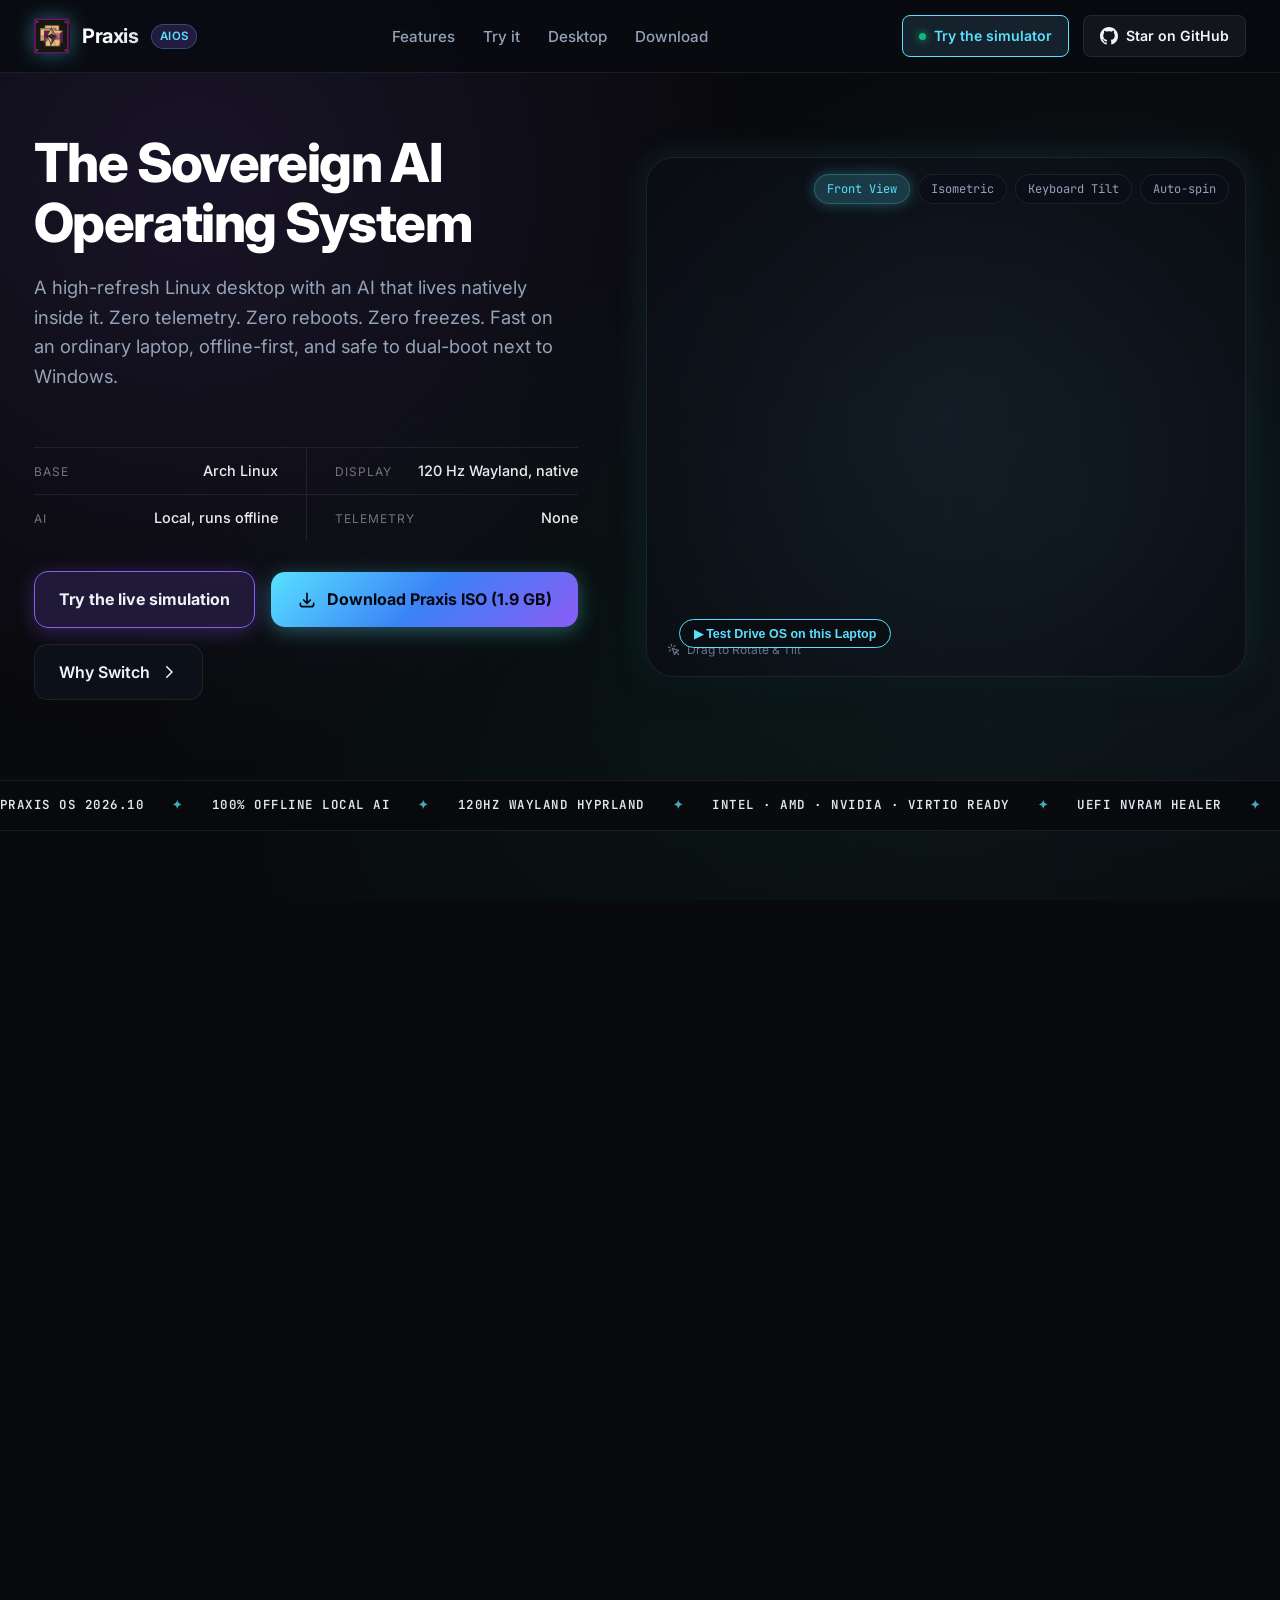
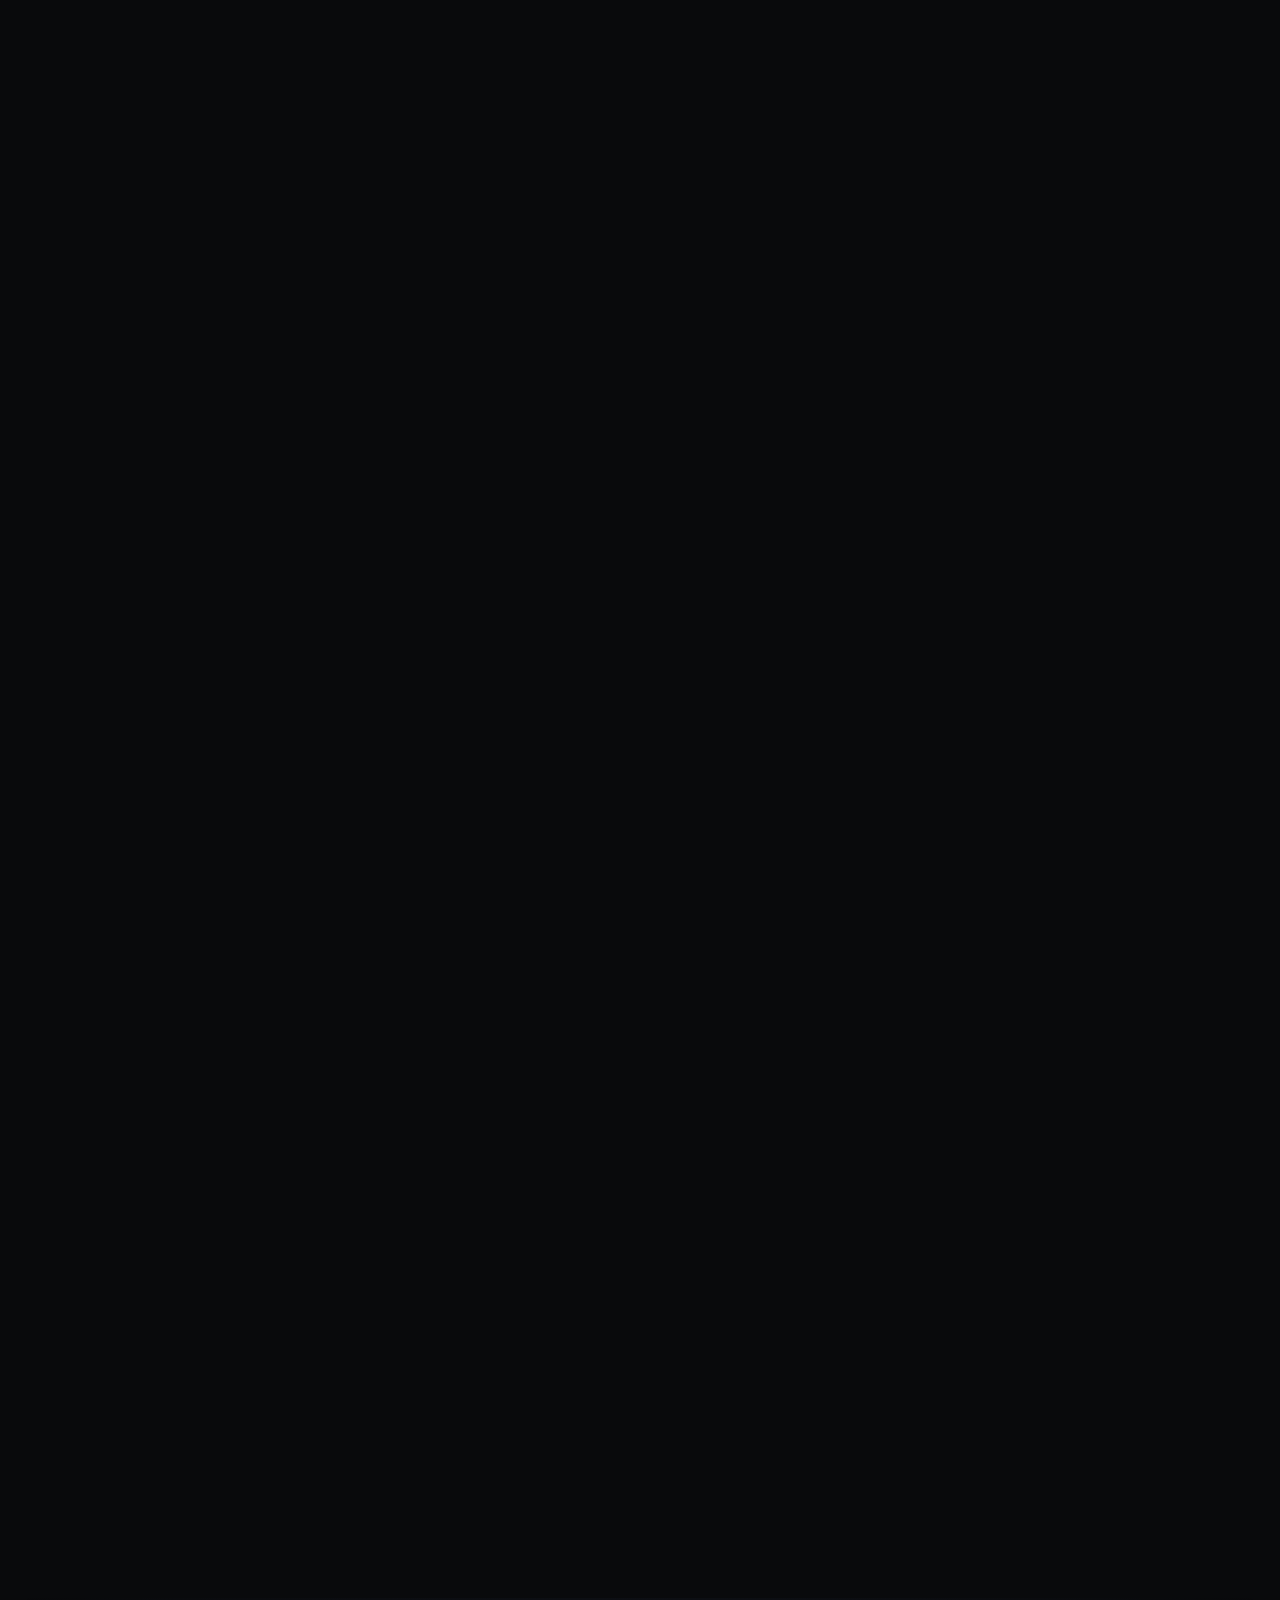
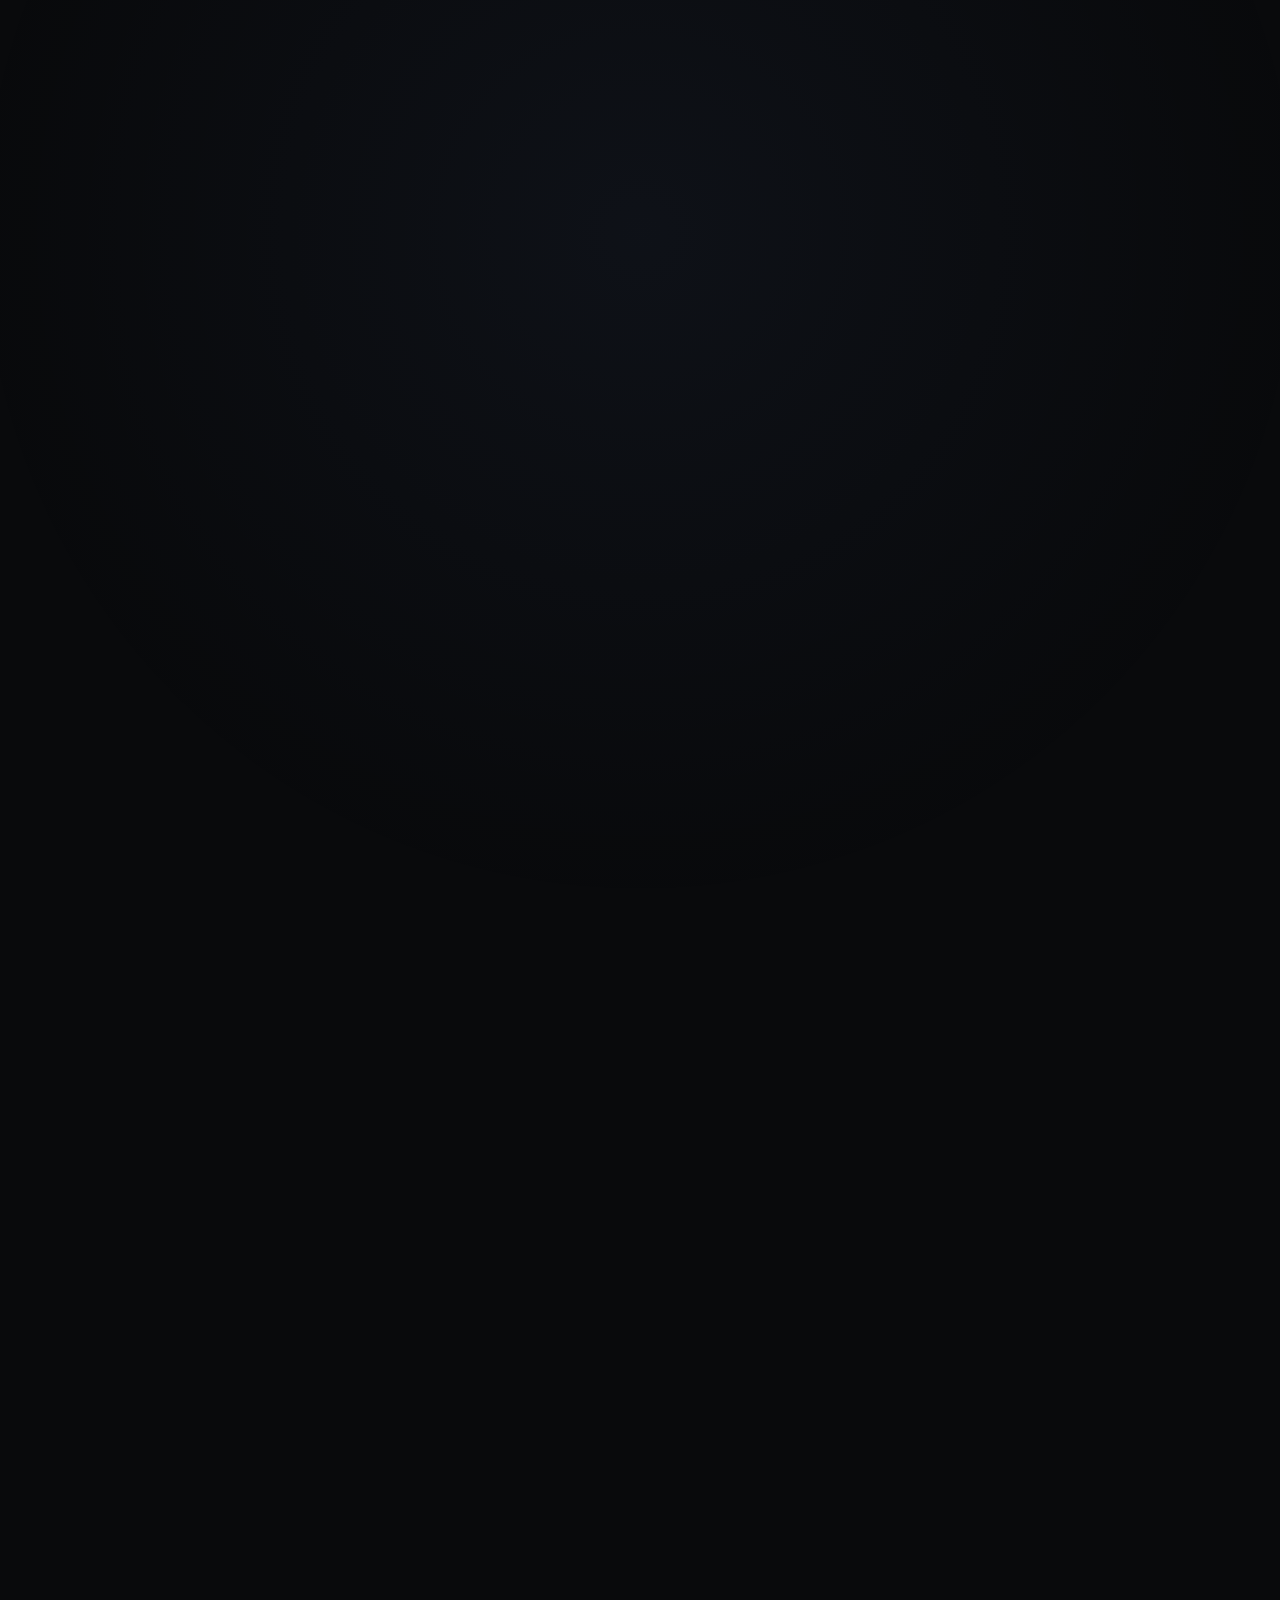
==== commit fcc1474b: "feat(website): PRX-WEB-034 strip the generated-landing-page tells from the hero Measured against tig" ====
--- a/index.html
+++ b/index.html
@@ -83,25 +83,22 @@
         <span class="brand-badge">AIOS</span>
       </a>
 
+      <!-- Ten top-level links wrapped onto two rows below ~1100 px and made
+           the header ragged. Four is what the page is actually about; the
+           rest are still reachable from the sections and the footer. -->
       <nav>
         <ul class="nav-links">
           <li><a href="#features" class="nav-link">Features</a></li>
-          <li><a href="#architecture" class="nav-link">Architecture</a></li>
-          <li><a href="#comparison" class="nav-link">vs Windows 11</a></li>
+          <li><a href="#simulator" class="nav-link">Try it</a></li>
           <li><a href="#desktop" class="nav-link">Desktop</a></li>
-          <li><a href="#simulator" class="nav-link">Live Simulator</a></li>
-          <li><a href="#wallpapers" class="nav-link">Wallpapers</a></li>
-          <li><a href="#shortcuts" class="nav-link">Shortcuts</a></li>
-          <li><a href="#hardware" class="nav-link">Hardware</a></li>
-          <li><a href="#releases" class="nav-link">Releases</a></li>
-          <li><a href="#faq" class="nav-link">FAQ</a></li>
+          <li><a href="#download" class="nav-link">Download</a></li>
         </ul>
       </nav>
 
       <div class="nav-actions">
         <a href="#simulator" class="btn-try-sim">
           <span class="pulse-dot"></span>
-          <span>⚡ Try OS Simulator</span>
+          <span>Try the simulator</span>
         </a>
         <a href="https://github.com/MrMehulkhanna/praxis" target="_blank" rel="noopener noreferrer" class="btn-github">
           <svg height="18" width="18" viewBox="0 0 16 16" fill="currentColor">
@@ -122,43 +119,29 @@
   <section class="hero-section">
     <div class="container hero-grid">
       <div class="hero-content">
-        <div class="hero-pill">
-          <span class="pulse-dot"></span>
-          <span>Knowledge, Put into Action · Stable ISO 2026.10</span>
-        </div>
-
         <h1 class="hero-title">
-          The Sovereign AI <br>
-          <span class="gradient-text">Operating System.</span>
+          The Sovereign AI<br>Operating System
         </h1>
 
         <p class="hero-subtitle">
-          A high-refresh Linux desktop with an AI that lives natively inside it. Zero telemetry. Zero reboots. Zero freezes. Fast on an ordinary laptop, offline-first, and safe to dual-boot next to Windows.
+          A high-refresh Linux desktop with an AI that lives natively inside it. Zero telemetry.
+          Zero reboots. Zero freezes. Fast on an ordinary laptop, offline-first, and safe to
+          dual-boot next to Windows.
         </p>
 
-        <div class="hero-badges">
-          <span class="badge-item">
-            <svg fill="currentColor" viewBox="0 0 20 20"><path fill-rule="evenodd" d="M10 18a8 8 0 100-16 8 8 0 000 16zm3.707-9.293a1 1 0 00-1.414-1.414L9 10.586 7.707 9.293a1 1 0 00-1.414 1.414l2 2a1 1 0 001.414 0l4-4z" clip-rule="evenodd"/></svg>
-            Arch Linux Base
-          </span>
-          <span class="badge-item">
-            <svg fill="currentColor" viewBox="0 0 20 20"><path fill-rule="evenodd" d="M10 18a8 8 0 100-16 8 8 0 000 16zm3.707-9.293a1 1 0 00-1.414-1.414L9 10.586 7.707 9.293a1 1 0 00-1.414 1.414l2 2a1 1 0 001.414 0l4-4z" clip-rule="evenodd"/></svg>
-            120Hz Wayland Native
-          </span>
-          <span class="badge-item">
-            <svg fill="currentColor" viewBox="0 0 20 20"><path fill-rule="evenodd" d="M10 18a8 8 0 100-16 8 8 0 000 16zm3.707-9.293a1 1 0 00-1.414-1.414L9 10.586 7.707 9.293a1 1 0 00-1.414 1.414l2 2a1 1 0 001.414 0l4-4z" clip-rule="evenodd"/></svg>
-            100% Offline Local AI
-          </span>
-          <span class="badge-item">
-            <svg fill="currentColor" viewBox="0 0 20 20"><path fill-rule="evenodd" d="M10 18a8 8 0 100-16 8 8 0 000 16zm3.707-9.293a1 1 0 00-1.414-1.414L9 10.586 7.707 9.293a1 1 0 00-1.414 1.414l2 2a1 1 0 001.414 0l4-4z" clip-rule="evenodd"/></svg>
-            Zero Telemetry
-          </span>
-        </div>
+        <!-- Specs as an editorial list, not a row of badges. Rows with a
+             hairline rule read as considered; pills with checkmarks read as
+             a template, and every landing page generated this year has them. -->
+        <dl class="hero-specs">
+          <div><dt>Base</dt><dd>Arch Linux</dd></div>
+          <div><dt>Display</dt><dd>120 Hz Wayland, native</dd></div>
+          <div><dt>AI</dt><dd>Local, runs offline</dd></div>
+          <div><dt>Telemetry</dt><dd>None</dd></div>
+        </dl>
 
         <div class="hero-ctas">
           <a href="#simulator" class="btn-sim-hero" id="hero-try-sim-btn">
-            <span class="pulse-dot"></span>
-            <span>⚡ Try Live OS Simulation (Online)</span>
+            <span>Try the live simulation</span>
           </a>
           <a href="#download" class="btn-primary">
             <svg width="20" height="20" fill="none" stroke="currentColor" stroke-width="2" viewBox="0 0 24 24">
@@ -181,7 +164,7 @@
           <button class="view-ctrl-btn active" data-view="front">Front View</button>
           <button class="view-ctrl-btn" data-view="iso">Isometric</button>
           <button class="view-ctrl-btn" data-view="tilt">Keyboard Tilt</button>
-          <button class="view-ctrl-btn" data-view="spin">Auto-Spin ⚡</button>
+          <button class="view-ctrl-btn" data-view="spin">Auto-spin</button>
         </div>
         <div id="canvas-container"></div>
         <div class="viewport-overlay">
--- a/css/style.css
+++ b/css/style.css
@@ -2006,3 +2006,46 @@
     gap: 18px;
   }
 }
+
+
+/* ── hero specs ───────────────────────────────────────────────────────────
+   Four facts as a hairline-ruled list. The weight contrast between label
+   and value does the work that a bordered pill was doing before, with far
+   less ink, and it degrades to a single column on a phone without
+   reflowing into a ragged pill soup. */
+.hero-specs {
+  margin: 2.25rem 0 0;
+  display: grid;
+  grid-template-columns: repeat(2, minmax(0, 1fr));
+  gap: 0;
+  max-width: 34rem;
+}
+.hero-specs > div {
+  display: flex;
+  align-items: baseline;
+  justify-content: space-between;
+  gap: 1rem;
+  padding: 0.7rem 0;
+  border-top: 1px solid rgba(255, 255, 255, 0.08);
+}
+.hero-specs > div:nth-child(odd)  { padding-right: 1.75rem; }
+.hero-specs > div:nth-child(even) { padding-left: 1.75rem; border-left: 1px solid rgba(255, 255, 255, 0.08); }
+.hero-specs dt {
+  font-size: 0.75rem;
+  letter-spacing: 0.08em;
+  text-transform: uppercase;
+  color: rgba(255, 255, 255, 0.42);
+  white-space: nowrap;
+}
+.hero-specs dd {
+  margin: 0;
+  font-size: 0.9rem;
+  font-weight: 500;
+  color: rgba(255, 255, 255, 0.92);
+  text-align: right;
+}
+@media (max-width: 640px) {
+  .hero-specs { grid-template-columns: 1fr; }
+  .hero-specs > div:nth-child(odd)  { padding-right: 0; }
+  .hero-specs > div:nth-child(even) { padding-left: 0; border-left: 0; }
+}
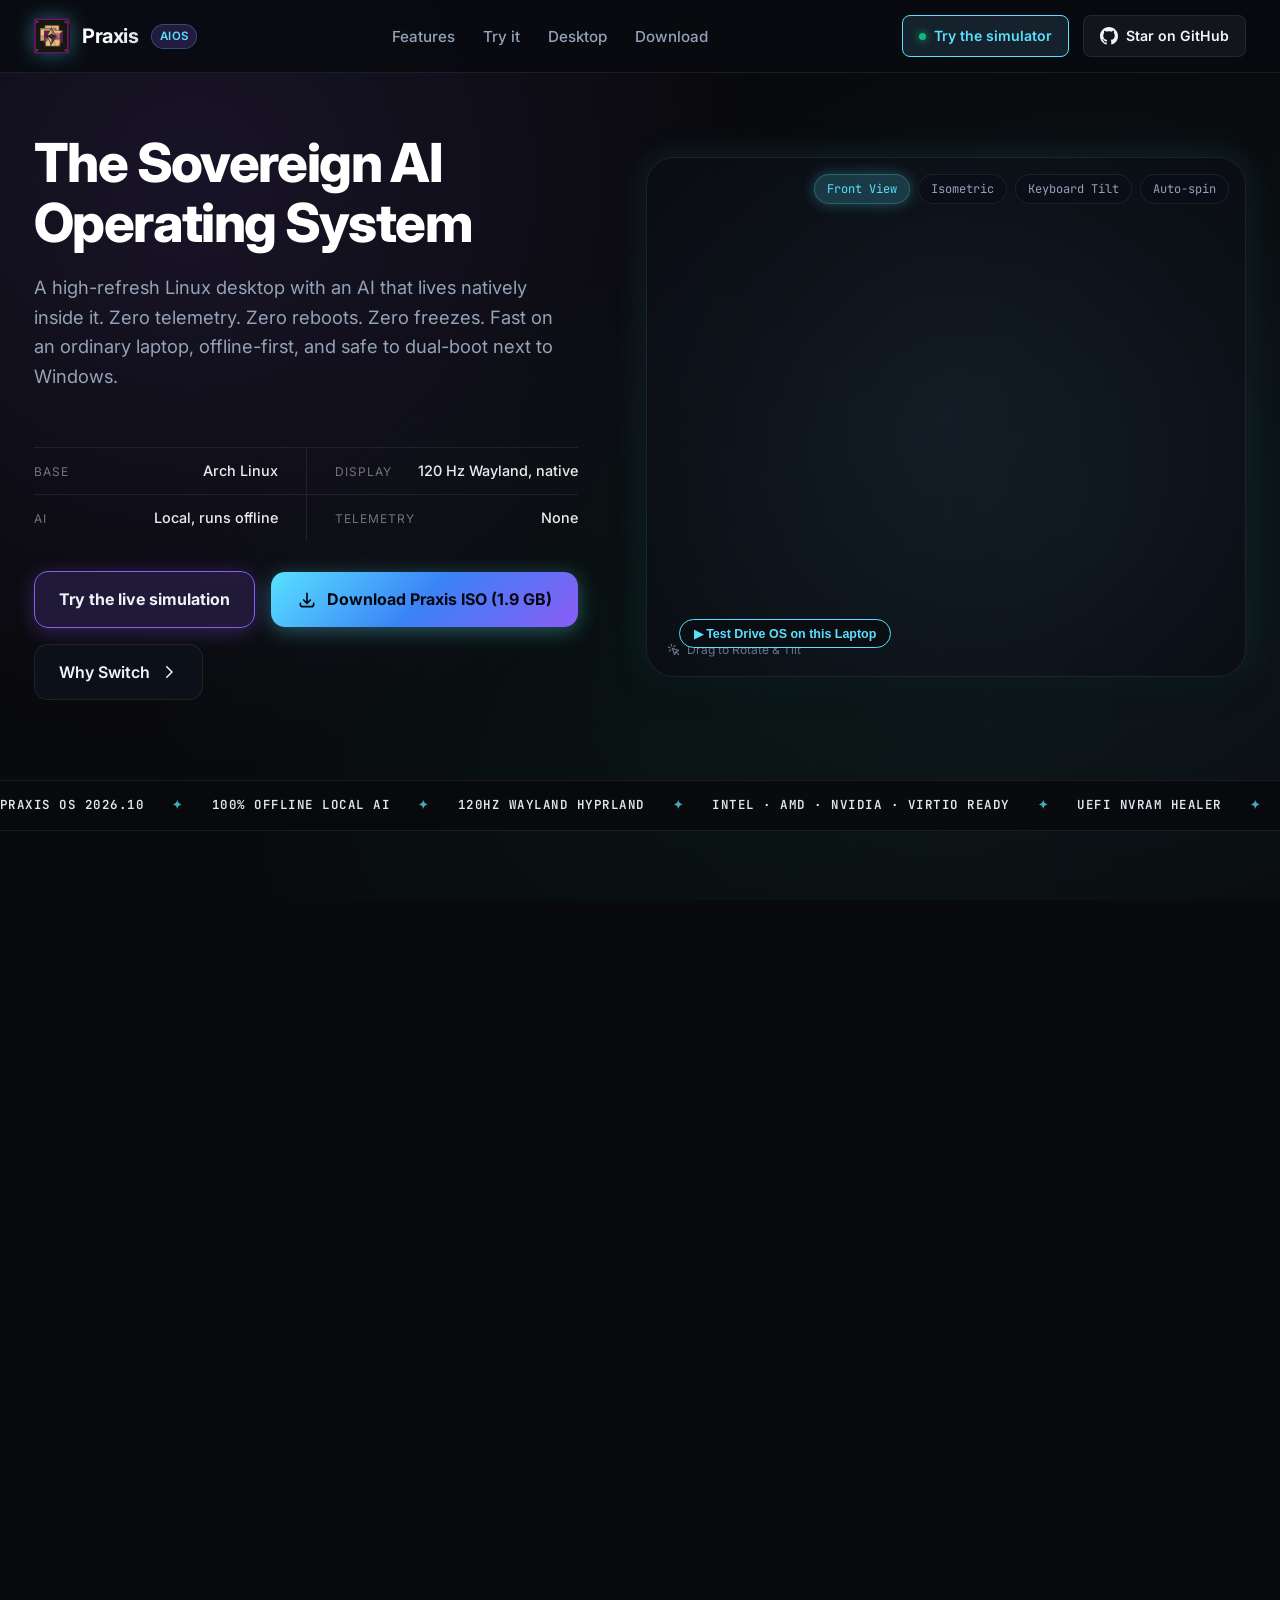
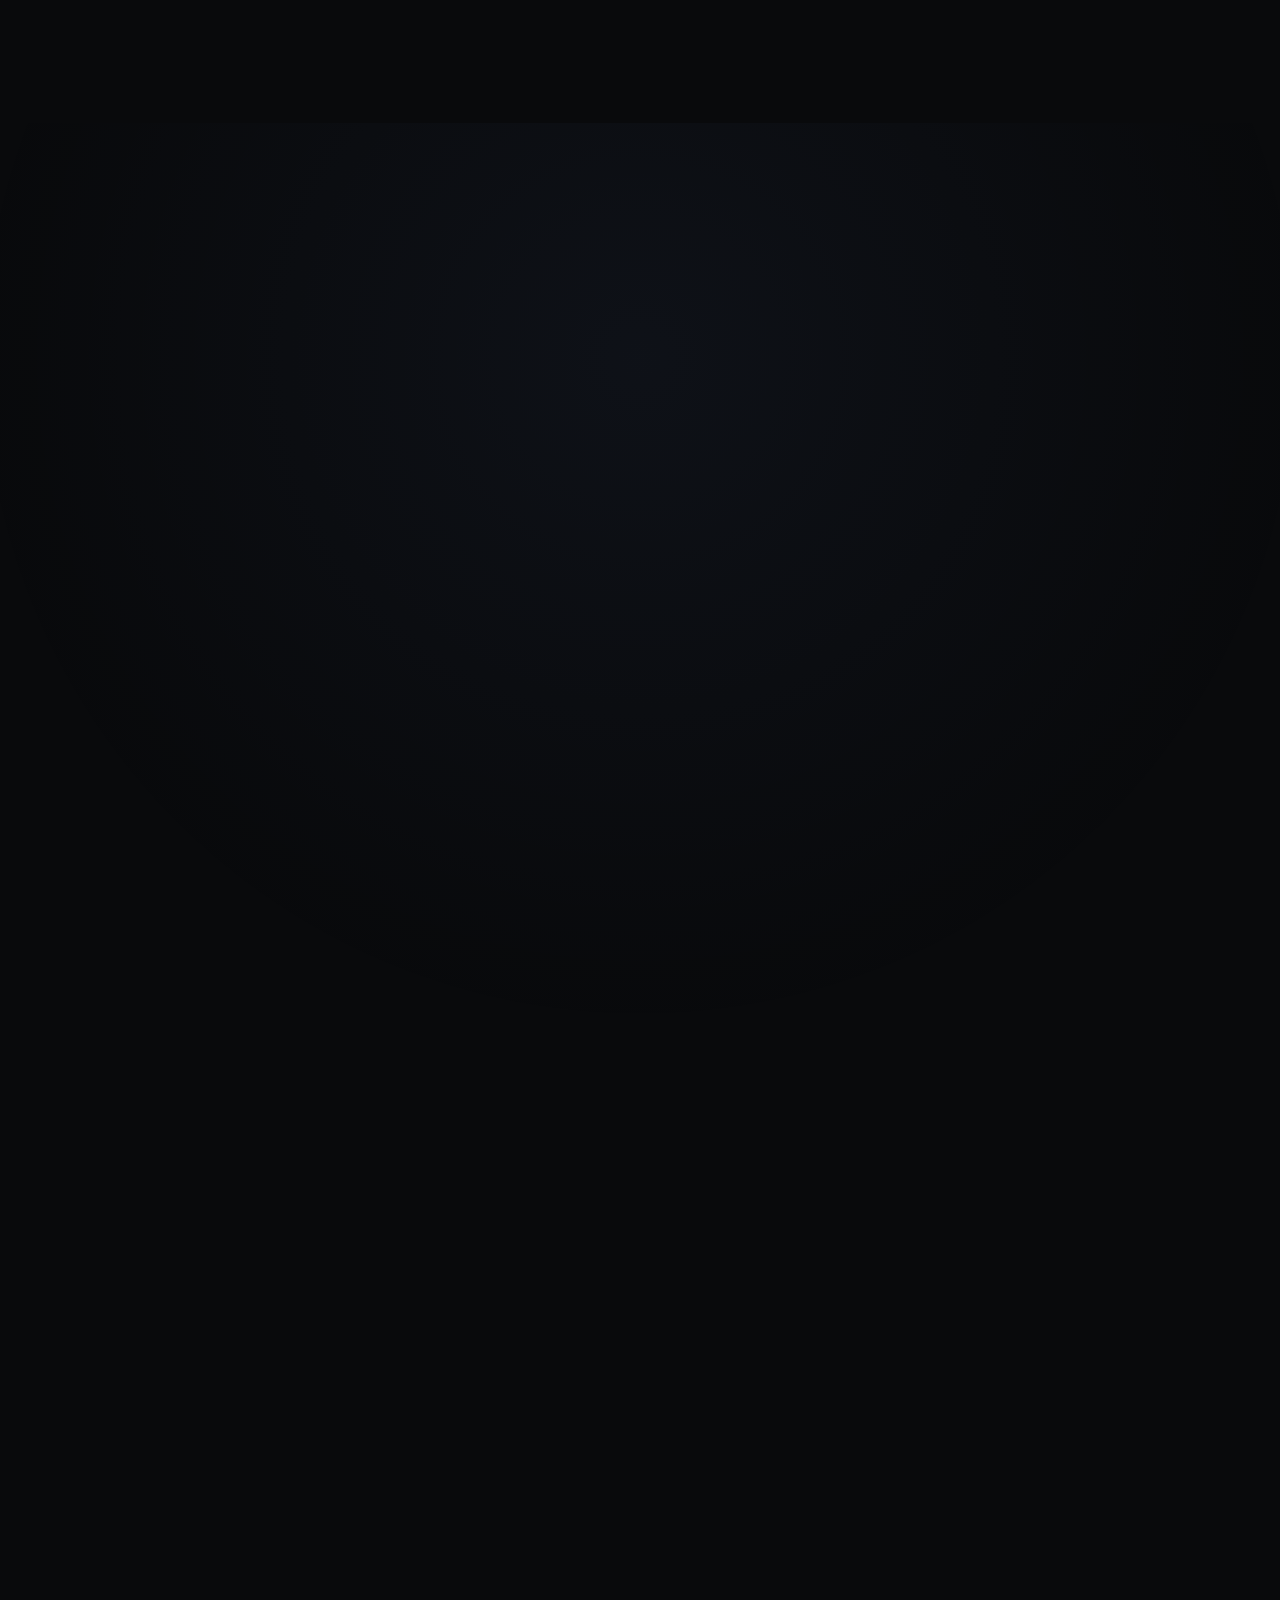
==== commit 8151a484: "feat(website): PRX-WEB-052 manifesto as an editorial list, not a card grid Three cards, each with an" ====
--- a/index.html
+++ b/index.html
@@ -208,48 +208,37 @@
   <section id="philosophy">
     <div class="container">
       <div class="section-head">
-        <span class="section-tag">THE MANIFESTO</span>
-        <h2 class="section-title">Why Mehul Khanna Built Praxis</h2>
+                <h2 class="section-title">Why Mehul Khanna Built Praxis</h2>
         <p class="section-desc">
           Modern personal computing has become broken by design. Praxis was engineered to reclaim sovereignty, dignity, and raw computing performance.
         </p>
       </div>
 
-      <div class="intent-grid">
-        <div class="intent-card">
-          <div class="card-icon-wrap rose">
-            <svg width="24" height="24" fill="none" stroke="currentColor" stroke-width="2" viewBox="0 0 24 24">
-              <path stroke-linecap="round" stroke-linejoin="round" d="M18.364 18.364A9 9 0 005.636 5.636m12.728 12.728A9 9 0 015.636 5.636m12.728 12.728L5.636 5.636"/>
-            </svg>
-          </div>
-          <h3>Escaping the Windows Bloat &amp; Freeze Trap</h3>
-          <p>
-            Windows 11 treats your laptop as an ad terminal. Forced cloud accounts, silent telemetry pipelines, unrequested reboots mid-work, and debilitating sleep/wake freezes have ruined everyday computing. Praxis proves that an OS should boot in seconds and never freeze under memory pressure.
-          </p>
-        </div>
-
-        <div class="intent-card">
-          <div class="card-icon-wrap violet">
-            <svg width="24" height="24" fill="none" stroke="currentColor" stroke-width="2" viewBox="0 0 24 24">
-              <path stroke-linecap="round" stroke-linejoin="round" d="M9 12l2 2 4-4m5.618-4.016A11.955 11.955 0 0112 2.944a11.955 11.955 0 01-8.618 3.04A12.02 12.02 0 003 9c0 5.591 3.824 10.29 9 11.622 5.176-1.332 9-6.03 9-11.622 0-1.042-.133-2.052-.382-3.016z"/>
-            </svg>
-          </div>
-          <h3>AI as a Private Primitive, Not Spyware</h3>
-          <p>
-            Corporate AI products stream your keystrokes, screen contents, and microphone audio to distant datacenters. Praxis runs LLMs and Whisper directly on your machine's GPU or CPU. Your voice, your documents, and your code remain 100% on your SSD.
-          </p>
-        </div>
-
-        <div class="intent-card">
-          <div class="card-icon-wrap">
-            <svg width="24" height="24" fill="none" stroke="currentColor" stroke-width="2" viewBox="0 0 24 24">
-              <path stroke-linecap="round" stroke-linejoin="round" d="M13 10V3L4 14h7v7l9-11h-7z"/>
-            </svg>
-          </div>
-          <h3>Craftsmanship Without Compromise</h3>
-          <p>
-            No broken Bluetooth agents. No Wi-Fi dropouts. No clunky desktop papercuts. Tested in automated QEMU loops with synthetic Windows installations to ensure that dual-booting next to Windows never harms a single byte of your data.
-          </p>
+      <!-- Rows with a rule between them, not cards with an icon tile. The
+           card grid is the single most recognisable shape of a generated
+           landing page; an editorial list reads as something a person laid
+           out, and it holds the same words. -->
+      <div class="intent-rows">
+        <div class="intent-row">
+          <span class="intent-n">01</span>
+          <div class="intent-body">
+            <h3>Escaping the Windows Bloat &amp; Freeze Trap</h3>
+            <p>Windows 11 treats your laptop as an ad terminal. Forced cloud accounts, silent telemetry pipelines, unrequested reboots mid-work, and debilitating sleep/wake freezes have ruined everyday computing. Praxis proves that an OS should boot in seconds and never freeze under memory pressure.</p>
+          </div>
+        </div>
+        <div class="intent-row">
+          <span class="intent-n">02</span>
+          <div class="intent-body">
+            <h3>AI as a Private Primitive, Not Spyware</h3>
+            <p>Corporate AI products stream your keystrokes, screen contents, and microphone audio to distant datacenters. Praxis runs LLMs and Whisper directly on your machine's GPU or CPU. Your voice, your documents, and your code remain 100% on your SSD.</p>
+          </div>
+        </div>
+        <div class="intent-row">
+          <span class="intent-n">03</span>
+          <div class="intent-body">
+            <h3>Craftsmanship Without Compromise</h3>
+            <p>No broken Bluetooth agents. No Wi-Fi dropouts. No clunky desktop papercuts. Tested in automated QEMU loops with synthetic Windows installations to ensure that dual-booting next to Windows never harms a single byte of your data.</p>
+          </div>
         </div>
       </div>
 
@@ -263,8 +252,8 @@
   </section>
 
   <!-- Side-by-Side Comparison: Windows 11 vs Praxis Linux -->
-  <section id="comparison">
-    <div class="container">
+  <section id="comparison" class="rise-scene">
+    <div class="container rise">
       <div class="section-head">
         <span class="section-tag">HEAD-TO-HEAD</span>
         <h2 class="section-title">Windows 11 vs Praxis Linux</h2>
@@ -367,8 +356,8 @@
   </section>
 
   <!-- Interactive Terminal & Local AI Suite -->
-  <section id="features">
-    <div class="container">
+  <section id="features" class="rise-scene">
+    <div class="container rise">
       <div class="section-head">
         <span class="section-tag">BUILT-IN INTELLIGENCE</span>
         <h2 class="section-title">The `ai` System Command &amp; Voice Engine</h2>
@@ -404,8 +393,8 @@
   </section>
 
   <!-- Deep Architecture & Subsystems Explorer -->
-  <section id="architecture">
-    <div class="container">
+  <section id="architecture" class="rise-scene">
+    <div class="container rise">
       <div class="section-head">
         <span class="section-tag">ENGINEERING INTEGRITY</span>
         <h2 class="section-title">The Four Pillars of Praxis Architecture</h2>
@@ -572,8 +561,8 @@
   </section>
 
   <!-- Desktop Experience & Features Grid -->
-  <section id="desktop">
-    <div class="container">
+  <section id="desktop" class="rise-scene">
+    <div class="container rise">
       <div class="section-head">
         <span class="section-tag">HIGH-REFRESH WAYLAND</span>
         <h2 class="section-title">A Desktop That Feels Like Liquid Glass</h2>
@@ -1381,8 +1370,8 @@
   </section>
 
   <!-- Wallpapers & Aesthetics Showcase -->
-  <section id="wallpapers">
-    <div class="container">
+  <section id="wallpapers" class="rise-scene">
+    <div class="container rise">
       <div class="section-head">
         <span class="section-tag">AESTHETIC CRAFTSMANSHIP</span>
         <h2 class="section-title">Harmonized 4K Obsidian Wallpapers &amp; Themes</h2>
@@ -1492,8 +1481,8 @@
   </section>
 
   <!-- Keyboard Shortcuts & Gestures Interactive Directory -->
-  <section id="shortcuts">
-    <div class="container">
+  <section id="shortcuts" class="rise-scene">
+    <div class="container rise">
       <div class="section-head">
         <span class="section-tag">CONTROL FROM THE KEYBOARD</span>
         <h2 class="section-title">Speed of Thought Keyboard Architecture</h2>
@@ -1647,8 +1636,8 @@
   </section>
 
   <!-- Hardware Compatibility & Dual Boot Safety -->
-  <section id="hardware">
-    <div class="container">
+  <section id="hardware" class="rise-scene">
+    <div class="container rise">
       <div class="dual-boot-banner">
         <div class="dual-boot-info">
           <h3>The Safest Dual-Boot Installer Built</h3>
@@ -1701,8 +1690,8 @@
   </section>
 
   <!-- Releases & Version Archive Section -->
-  <section id="releases">
-    <div id="download"></div>
+  <section id="releases" class="rise-scene">
+    <div id="download" class="rise-scene"></div>
     <div class="container">
       <div class="section-head">
         <span class="section-tag">VERSION ARCHIVE &amp; RELEASES</span>
@@ -2116,8 +2105,8 @@
   </section>
 
   <!-- Google SEO Search FAQ Section -->
-  <section id="faq">
-    <div class="container">
+  <section id="faq" class="rise-scene">
+    <div class="container rise">
       <div class="section-head">
         <span class="section-tag">FREQUENTLY ASKED QUESTIONS</span>
         <h2 class="section-title">Everything You Need to Know</h2>
--- a/css/style.css
+++ b/css/style.css
@@ -2049,3 +2049,101 @@
   .hero-specs > div:nth-child(odd)  { padding-right: 0; }
   .hero-specs > div:nth-child(even) { padding-left: 0; border-left: 0; }
 }
+
+/* ── depth on scroll ──────────────────────────────────────────────────────
+   Sections arrive with real perspective rather than a flat fade: a small
+   rotation about X plus a lift, so the page reads as planes settling into
+   place instead of opacity being turned up. The rotation is deliberately
+   small — past about 10deg the text edges soften and it starts to look like
+   an effect rather than depth.
+
+   Everything is opt-in via .rise, so nothing moves that was not asked to,
+   and all of it collapses under prefers-reduced-motion. */
+.rise-scene { perspective: 1200px; perspective-origin: 50% 20%; }
+
+.rise {
+  opacity: 0;
+  transform: translate3d(0, 34px, -60px) rotateX(7deg);
+  transform-origin: 50% 100%;
+  transition:
+    opacity 620ms cubic-bezier(0.16, 0.84, 0.32, 1),
+    transform 760ms cubic-bezier(0.16, 0.84, 0.32, 1);
+  will-change: transform, opacity;
+}
+.rise.in {
+  opacity: 1;
+  transform: none;
+}
+/* children settle one after another, which reads as a hand dealing cards */
+.rise-stagger > * {
+  opacity: 0;
+  transform: translate3d(0, 22px, -30px) rotateX(5deg);
+  transition:
+    opacity 560ms cubic-bezier(0.16, 0.84, 0.32, 1),
+    transform 680ms cubic-bezier(0.16, 0.84, 0.32, 1);
+}
+.rise-stagger.in > * { opacity: 1; transform: none; }
+.rise-stagger.in > *:nth-child(1) { transition-delay: 0ms }
+.rise-stagger.in > *:nth-child(2) { transition-delay: 70ms }
+.rise-stagger.in > *:nth-child(3) { transition-delay: 140ms }
+.rise-stagger.in > *:nth-child(4) { transition-delay: 210ms }
+.rise-stagger.in > *:nth-child(5) { transition-delay: 280ms }
+.rise-stagger.in > *:nth-child(6) { transition-delay: 350ms }
+
+/* A card that leans toward the pointer. The rotation is tiny and the
+   element keeps its own lighting, so it reads as a solid object catching
+   the light rather than a picture being warped. */
+.tilt {
+  transform-style: preserve-3d;
+  transition: transform 220ms cubic-bezier(0.16, 0.84, 0.32, 1);
+}
+.tilt-scene { perspective: 900px; }
+
+@media (prefers-reduced-motion: reduce) {
+  .rise, .rise-stagger > * {
+    opacity: 1 !important;
+    transform: none !important;
+    transition: none !important;
+  }
+  .tilt { transform: none !important; transition: none !important; }
+}
+
+/* ── manifesto rows ───────────────────────────────────────────────────────
+   A numbered list with a hairline between entries. The number does the work
+   the icon tile was doing — it marks where an entry starts — at a fraction
+   of the ink, and it carries meaning the icon never did. */
+.intent-rows { max-width: 62rem; margin: 0 auto; }
+.intent-row {
+  display: grid;
+  grid-template-columns: 3.5rem 1fr;
+  gap: 1.5rem;
+  padding: 2rem 0;
+  border-top: 1px solid rgba(255, 255, 255, 0.08);
+}
+.intent-row:last-child { border-bottom: 1px solid rgba(255, 255, 255, 0.08); }
+.intent-n {
+  font-size: 0.8rem;
+  font-weight: 500;
+  letter-spacing: 0.1em;
+  color: rgba(255, 255, 255, 0.34);
+  padding-top: 0.35rem;
+  font-variant-numeric: tabular-nums;
+}
+.intent-body h3 {
+  margin: 0 0 0.6rem;
+  font-size: 1.22rem;
+  font-weight: 600;
+  letter-spacing: -0.01em;
+  color: rgba(255, 255, 255, 0.95);
+}
+.intent-body p {
+  margin: 0;
+  max-width: 46rem;
+  font-size: 0.95rem;
+  line-height: 1.65;
+  color: rgba(255, 255, 255, 0.6);
+}
+@media (max-width: 640px) {
+  .intent-row { grid-template-columns: 1fr; gap: 0.5rem; padding: 1.5rem 0; }
+  .intent-n { padding-top: 0 }
+}
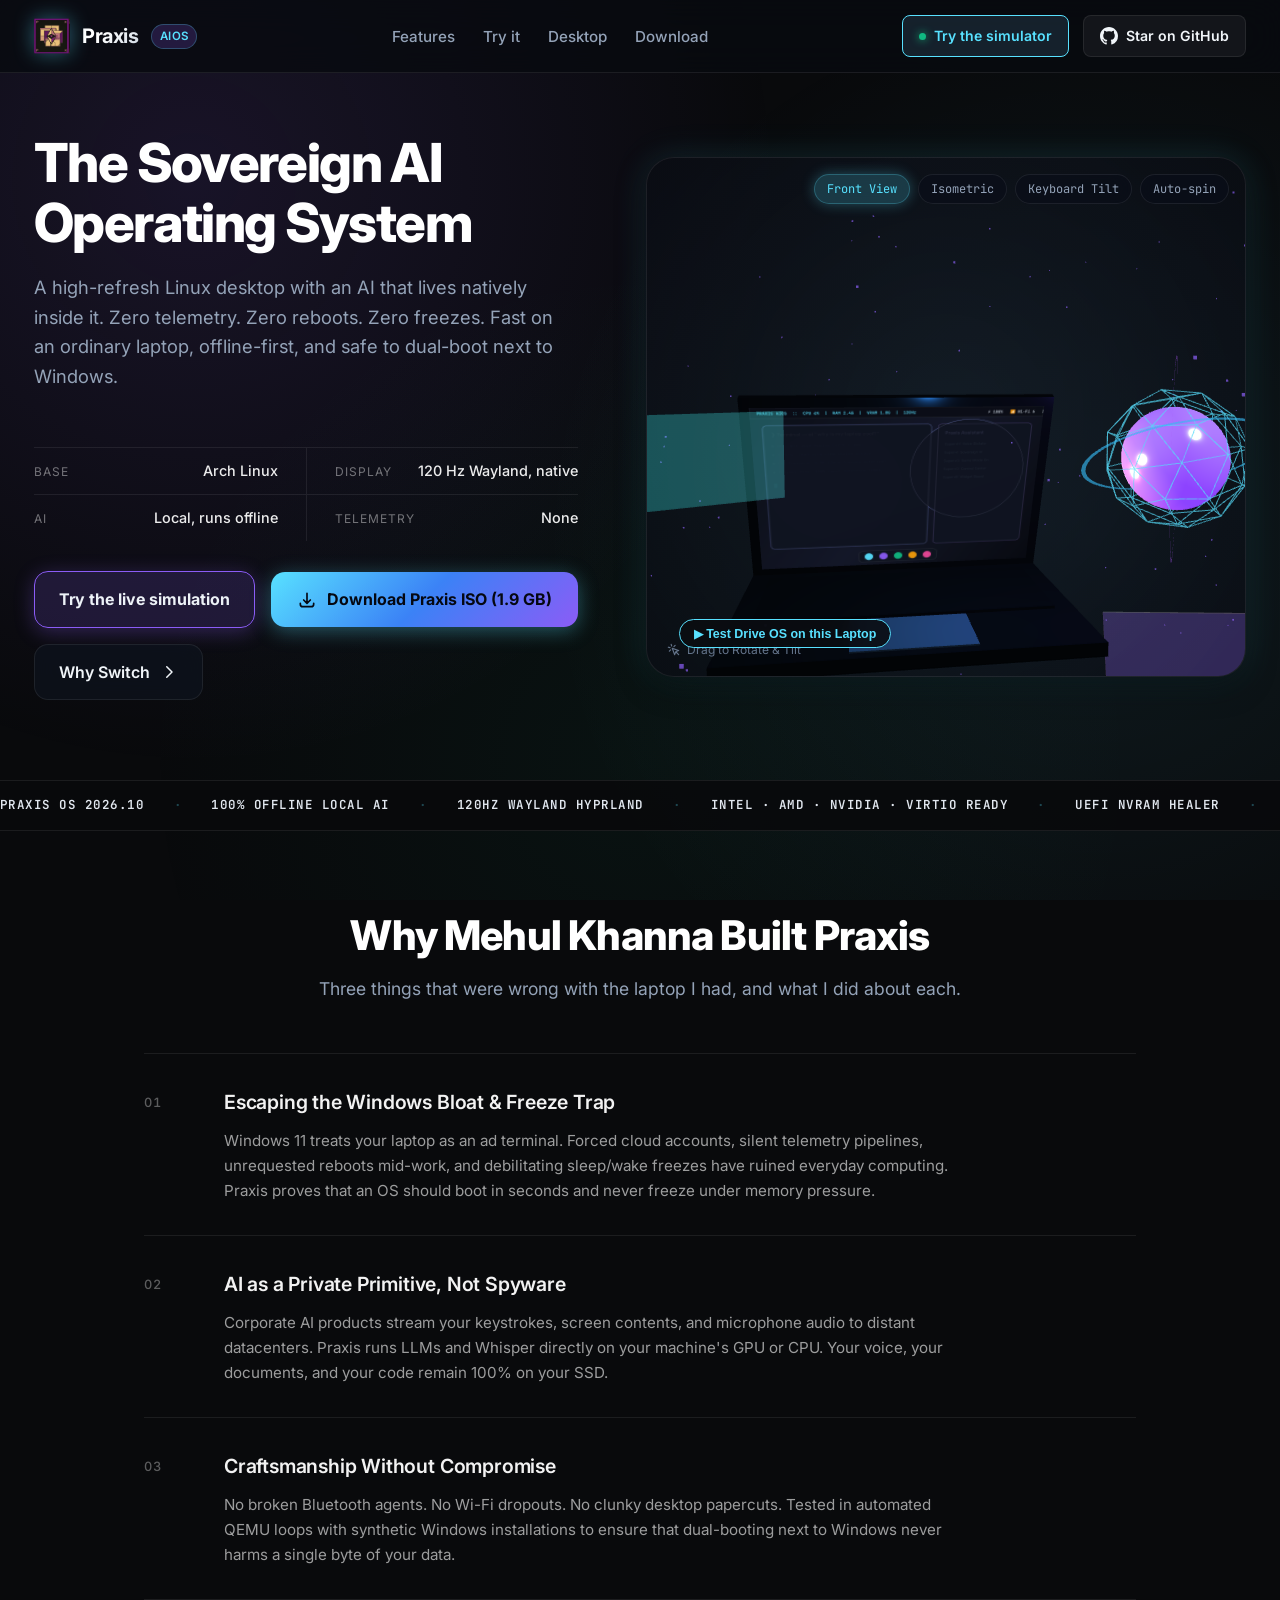
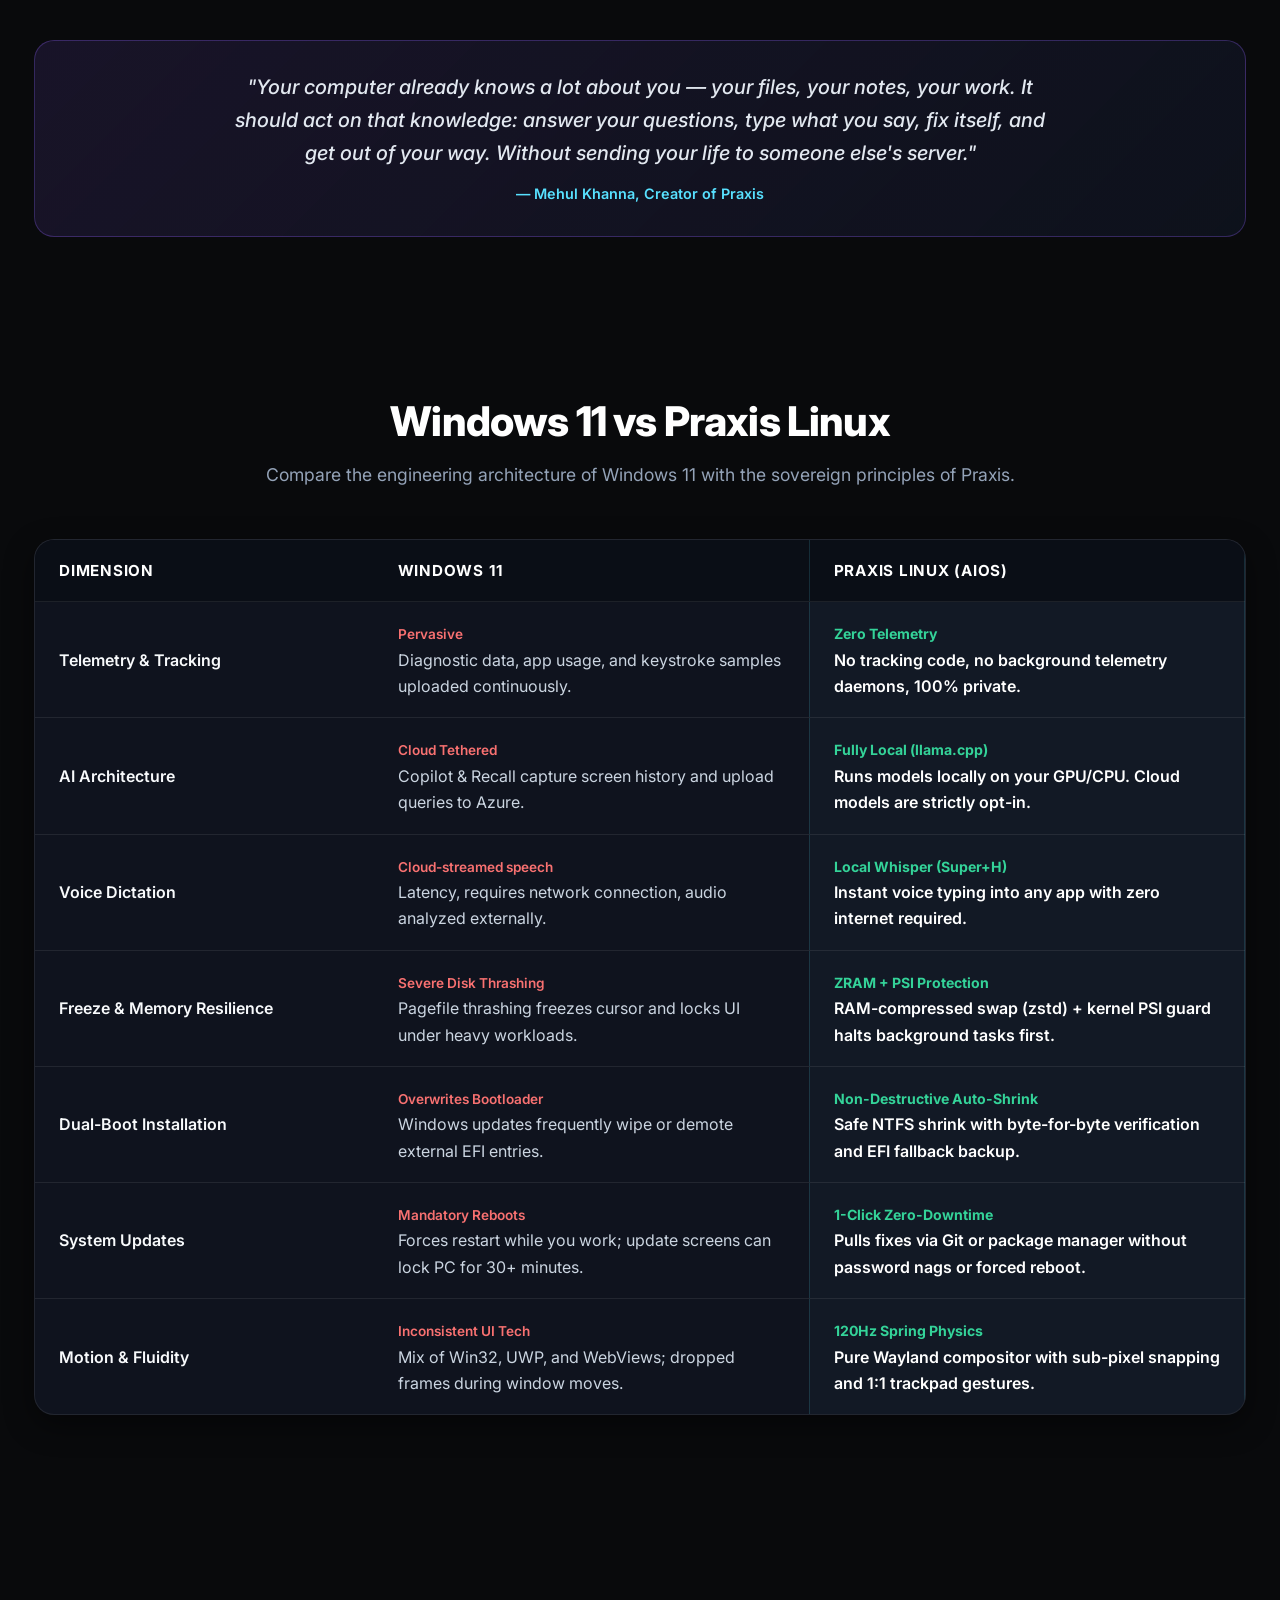
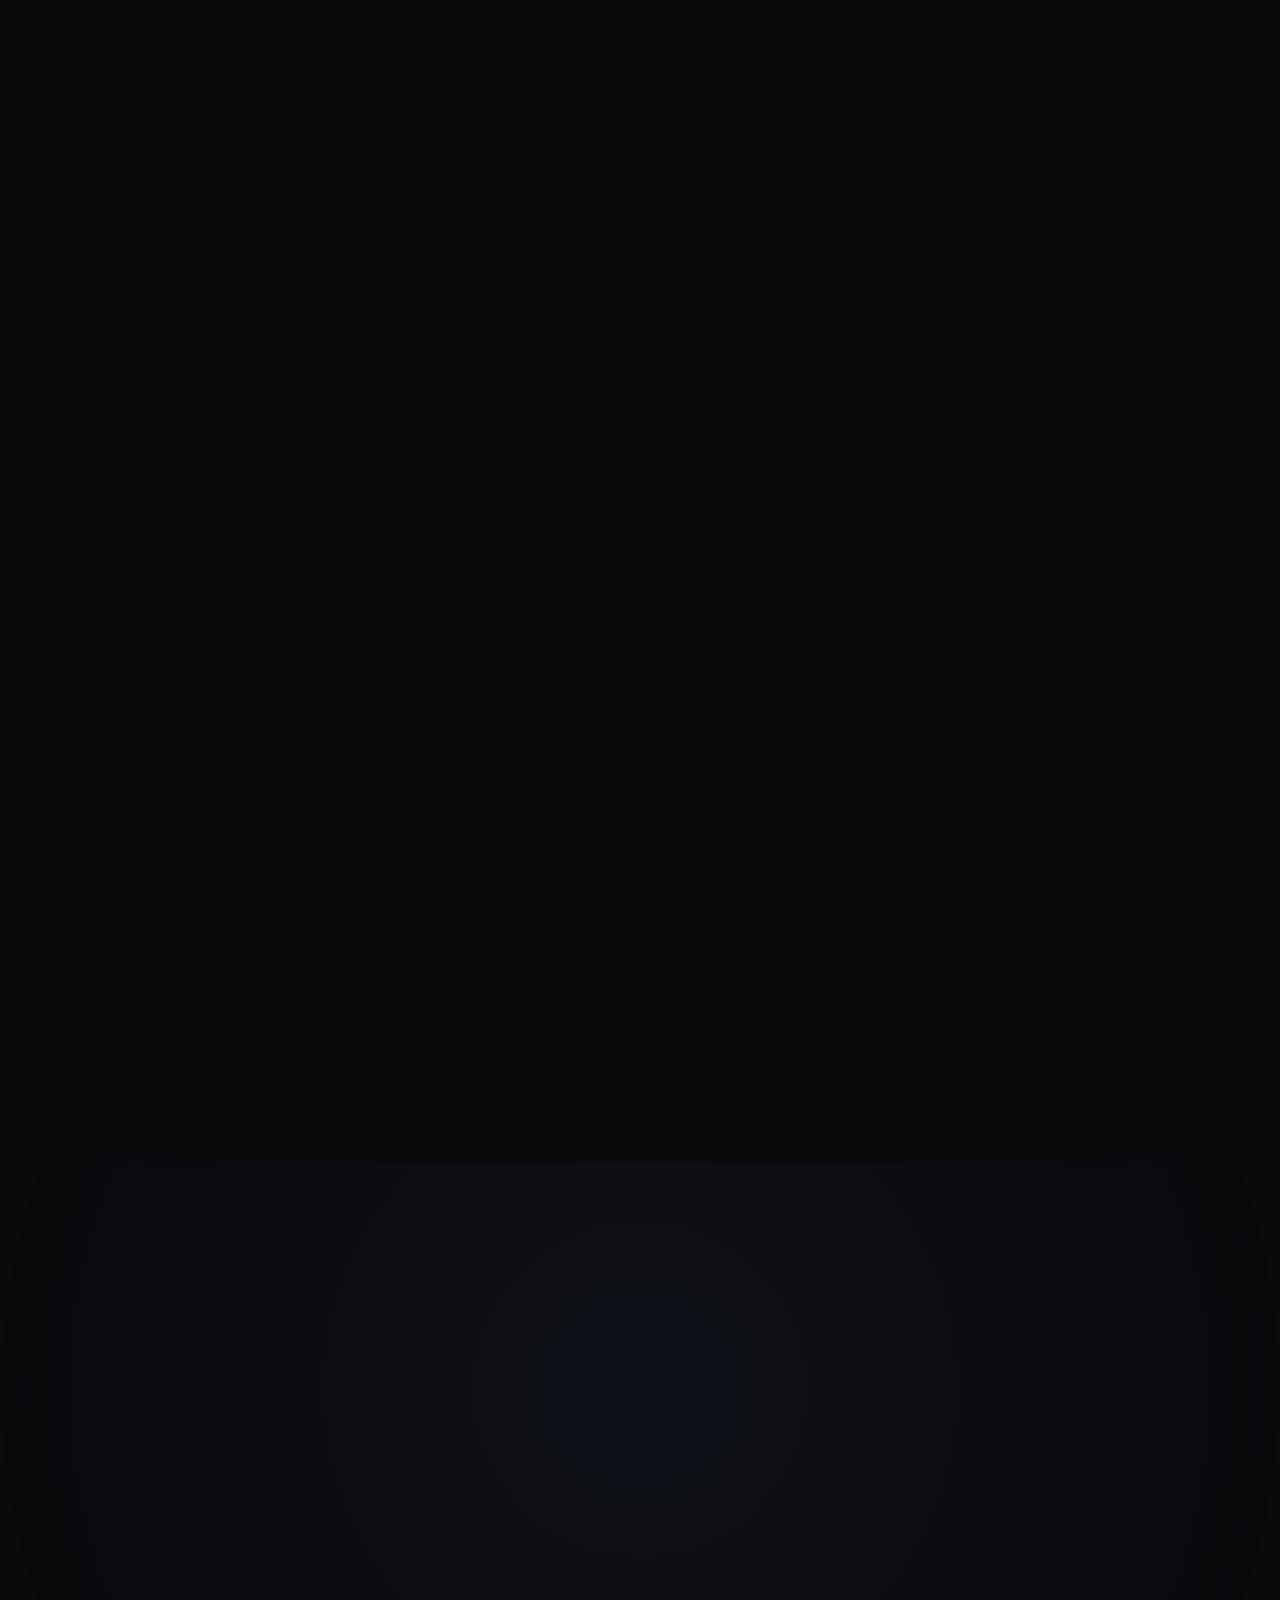
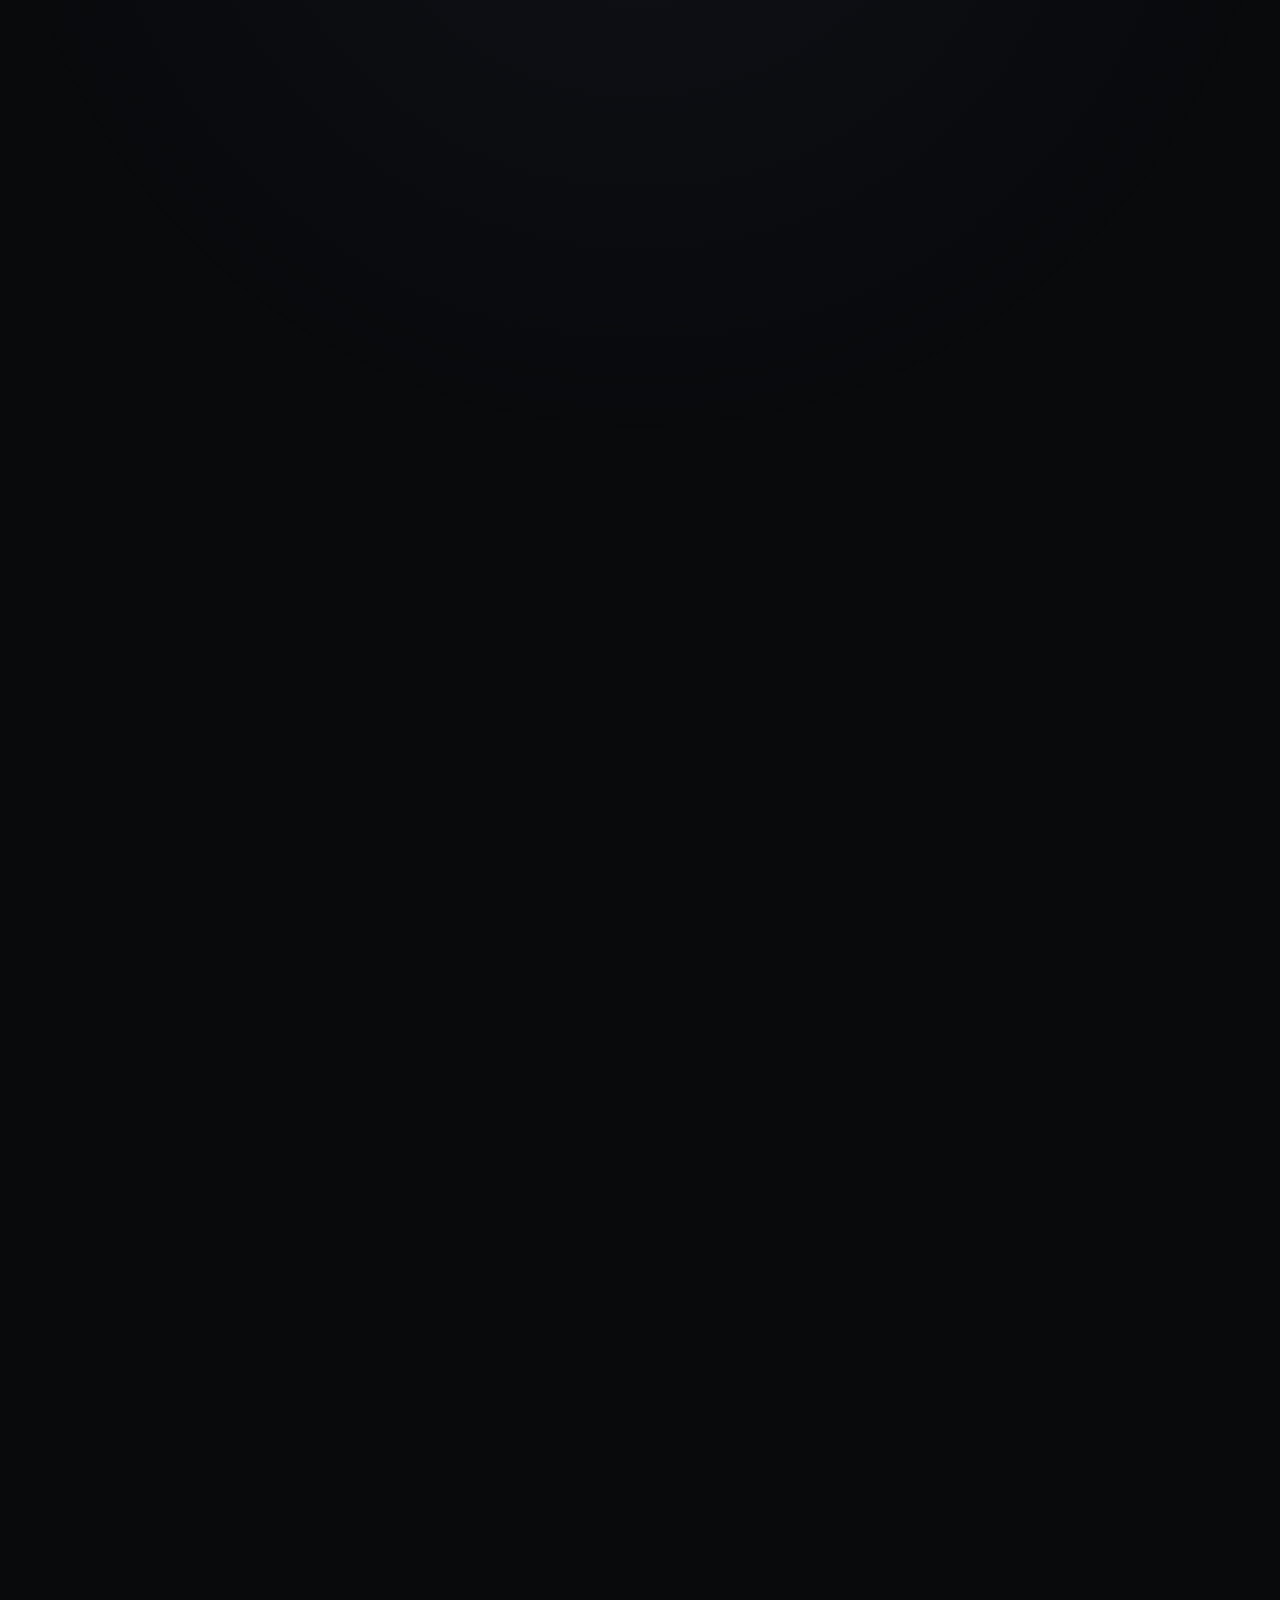
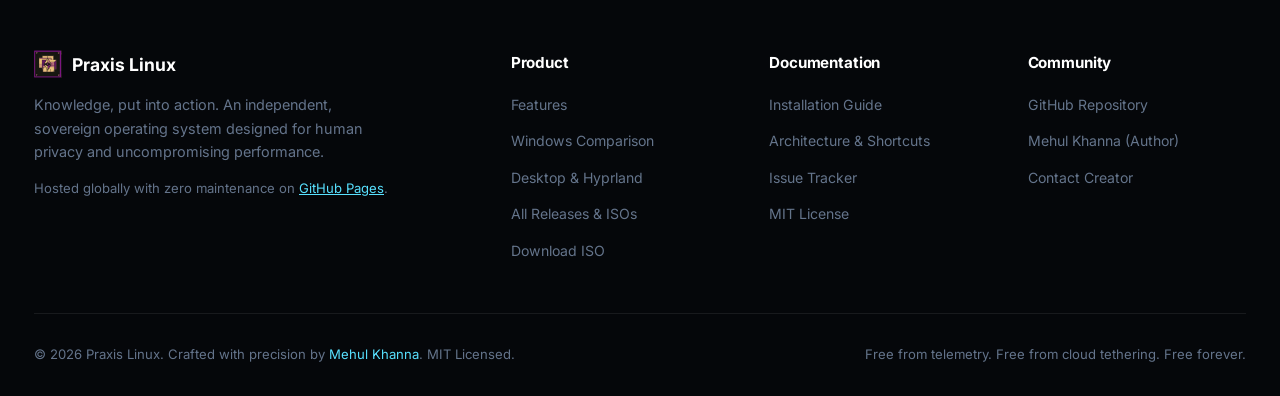
==== commit ff9c5bd5: "feat(website): PRX-WEB-054 take the generated voice out of the page The components were never really" ====
--- a/index.html
+++ b/index.html
@@ -76,8 +76,7 @@
 
   <!-- Header & Navigation -->
   <header class="site-header">
-    <div class="container nav-wrap">
-      <a href="#" class="brand">
+    <div class="container nav-wrap"><a href="#" class="brand">
         <img src="assets/praxis.svg" alt="Praxis Logo" class="brand-icon" decoding="async">
         <span class="brand-name">Praxis</span>
         <span class="brand-badge">AIOS</span>
@@ -95,8 +94,7 @@
         </ul>
       </nav>
 
-      <div class="nav-actions">
-        <a href="#simulator" class="btn-try-sim">
+      <div class="nav-actions"><a href="#simulator" class="btn-try-sim">
           <span class="pulse-dot"></span>
           <span>Try the simulator</span>
         </a>
@@ -117,10 +115,7 @@
 
   <!-- Hero Section with Interactive 3D WebGL Canvas -->
   <section class="hero-section">
-    <div class="container hero-grid">
-      <div class="hero-content">
-        <h1 class="hero-title">
-          The Sovereign AI<br>Operating System
+    <div class="container hero-grid"><div class="hero-content"><h1 class="hero-title">The Sovereign AI<br>Operating System
         </h1>
 
         <p class="hero-subtitle">
@@ -139,8 +134,7 @@
           <div><dt>Telemetry</dt><dd>None</dd></div>
         </dl>
 
-        <div class="hero-ctas">
-          <a href="#simulator" class="btn-sim-hero" id="hero-try-sim-btn">
+        <div class="hero-ctas"><a href="#simulator" class="btn-sim-hero" id="hero-try-sim-btn">
             <span>Try the live simulation</span>
           </a>
           <a href="#download" class="btn-primary">
@@ -159,20 +153,16 @@
       </div>
 
       <!-- 3D Interactive WebGL Display -->
-      <div class="hero-3d-box">
-        <div class="canvas-controls-bar">
-          <button class="view-ctrl-btn active" data-view="front">Front View</button>
+      <div class="hero-3d-box"><div class="canvas-controls-bar"><button class="view-ctrl-btn active" data-view="front">Front View</button>
           <button class="view-ctrl-btn" data-view="iso">Isometric</button>
           <button class="view-ctrl-btn" data-view="tilt">Keyboard Tilt</button>
           <button class="view-ctrl-btn" data-view="spin">Auto-spin</button>
         </div>
         <div id="canvas-container"></div>
-        <div class="viewport-overlay">
-          <button class="viewport-sim-launch" onclick="document.getElementById('simulator').scrollIntoView({behavior:'smooth'})">
+        <div class="viewport-overlay"><button class="viewport-sim-launch" onclick="document.getElementById('simulator').scrollIntoView({behavior:'smooth'})">
             ▶ Test Drive OS on this Laptop
           </button>
-          <span class="interactive-hint">
-            <svg width="14" height="14" fill="none" stroke="currentColor" stroke-width="2" viewBox="0 0 24 24">
+          <span class="interactive-hint"><svg width="14" height="14" fill="none" stroke="currentColor" stroke-width="2" viewBox="0 0 24 24">
               <path stroke-linecap="round" stroke-linejoin="round" d="M15 15l-2 5L9 9l11 4-5 2zm0 0l5 5M7.188 2.239l.777 2.897M5.136 7.965l-2.898-.777M13.95 4.05l-2.122 2.122m-5.657 5.656l-2.12 2.122"/>
             </svg>
             Drag to Rotate &amp; Tilt
@@ -183,34 +173,30 @@
   </section>
 
   <!-- Tigranz-Inspired Kinetic Hardware & Capability Marquee -->
-  <div class="kinetic-marquee" aria-label="System Specifications Ticker">
-    <div class="kinetic-track">
-      <span>PRAXIS OS 2026.10</span><span class="kinetic-sep">✦</span>
-      <span>100% OFFLINE LOCAL AI</span><span class="kinetic-sep">✦</span>
-      <span>120HZ WAYLAND HYPRLAND</span><span class="kinetic-sep">✦</span>
-      <span>INTEL · AMD · NVIDIA · VIRTIO READY</span><span class="kinetic-sep">✦</span>
-      <span>UEFI NVRAM HEALER</span><span class="kinetic-sep">✦</span>
-      <span>ZERO TELEMETRY</span><span class="kinetic-sep">✦</span>
-      <span>WINDOWS DUAL-BOOT SAFE</span><span class="kinetic-sep">✦</span>
-      <span>BTRFS ATOMIC SNAPSHOTS</span><span class="kinetic-sep">✦</span>
-      <span>PRAXIS OS 2026.10</span><span class="kinetic-sep">✦</span>
-      <span>100% OFFLINE LOCAL AI</span><span class="kinetic-sep">✦</span>
-      <span>120HZ WAYLAND HYPRLAND</span><span class="kinetic-sep">✦</span>
-      <span>INTEL · AMD · NVIDIA · VIRTIO READY</span><span class="kinetic-sep">✦</span>
-      <span>UEFI NVRAM HEALER</span><span class="kinetic-sep">✦</span>
-      <span>ZERO TELEMETRY</span><span class="kinetic-sep">✦</span>
-      <span>WINDOWS DUAL-BOOT SAFE</span><span class="kinetic-sep">✦</span>
-      <span>BTRFS ATOMIC SNAPSHOTS</span><span class="kinetic-sep">✦</span>
+  <div class="kinetic-marquee" aria-label="System Specifications Ticker"><div class="kinetic-track"><span>PRAXIS OS 2026.10</span><span class="kinetic-sep" aria-hidden="true"></span>
+      <span>100% OFFLINE LOCAL AI</span><span class="kinetic-sep" aria-hidden="true"></span>
+      <span>120HZ WAYLAND HYPRLAND</span><span class="kinetic-sep" aria-hidden="true"></span>
+      <span>INTEL · AMD · NVIDIA · VIRTIO READY</span><span class="kinetic-sep" aria-hidden="true"></span>
+      <span>UEFI NVRAM HEALER</span><span class="kinetic-sep" aria-hidden="true"></span>
+      <span>ZERO TELEMETRY</span><span class="kinetic-sep" aria-hidden="true"></span>
+      <span>WINDOWS DUAL-BOOT SAFE</span><span class="kinetic-sep" aria-hidden="true"></span>
+      <span>BTRFS ATOMIC SNAPSHOTS</span><span class="kinetic-sep" aria-hidden="true"></span>
+      <span>PRAXIS OS 2026.10</span><span class="kinetic-sep" aria-hidden="true"></span>
+      <span>100% OFFLINE LOCAL AI</span><span class="kinetic-sep" aria-hidden="true"></span>
+      <span>120HZ WAYLAND HYPRLAND</span><span class="kinetic-sep" aria-hidden="true"></span>
+      <span>INTEL · AMD · NVIDIA · VIRTIO READY</span><span class="kinetic-sep" aria-hidden="true"></span>
+      <span>UEFI NVRAM HEALER</span><span class="kinetic-sep" aria-hidden="true"></span>
+      <span>ZERO TELEMETRY</span><span class="kinetic-sep" aria-hidden="true"></span>
+      <span>WINDOWS DUAL-BOOT SAFE</span><span class="kinetic-sep" aria-hidden="true"></span>
+      <span>BTRFS ATOMIC SNAPSHOTS</span><span class="kinetic-sep" aria-hidden="true"></span>
     </div>
   </div>
 
   <!-- Creator's Intent & Philosophy (The Manifesto) -->
   <section id="philosophy">
-    <div class="container">
-      <div class="section-head">
-                <h2 class="section-title">Why Mehul Khanna Built Praxis</h2>
+    <div class="container"><div class="section-head"><h2 class="section-title">Why Mehul Khanna Built Praxis</h2>
         <p class="section-desc">
-          Modern personal computing has become broken by design. Praxis was engineered to reclaim sovereignty, dignity, and raw computing performance.
+          Three things that were wrong with the laptop I had, and what I did about each.
         </p>
       </div>
 
@@ -218,32 +204,24 @@
            card grid is the single most recognisable shape of a generated
            landing page; an editorial list reads as something a person laid
            out, and it holds the same words. -->
-      <div class="intent-rows">
-        <div class="intent-row">
-          <span class="intent-n">01</span>
-          <div class="intent-body">
-            <h3>Escaping the Windows Bloat &amp; Freeze Trap</h3>
+      <div class="intent-rows"><div class="intent-row"><span class="intent-n">01</span>
+          <div class="intent-body"><h3>Escaping the Windows Bloat &amp; Freeze Trap</h3>
             <p>Windows 11 treats your laptop as an ad terminal. Forced cloud accounts, silent telemetry pipelines, unrequested reboots mid-work, and debilitating sleep/wake freezes have ruined everyday computing. Praxis proves that an OS should boot in seconds and never freeze under memory pressure.</p>
           </div>
         </div>
-        <div class="intent-row">
-          <span class="intent-n">02</span>
-          <div class="intent-body">
-            <h3>AI as a Private Primitive, Not Spyware</h3>
+        <div class="intent-row"><span class="intent-n">02</span>
+          <div class="intent-body"><h3>AI as a Private Primitive, Not Spyware</h3>
             <p>Corporate AI products stream your keystrokes, screen contents, and microphone audio to distant datacenters. Praxis runs LLMs and Whisper directly on your machine's GPU or CPU. Your voice, your documents, and your code remain 100% on your SSD.</p>
           </div>
         </div>
-        <div class="intent-row">
-          <span class="intent-n">03</span>
-          <div class="intent-body">
-            <h3>Craftsmanship Without Compromise</h3>
+        <div class="intent-row"><span class="intent-n">03</span>
+          <div class="intent-body"><h3>Craftsmanship Without Compromise</h3>
             <p>No broken Bluetooth agents. No Wi-Fi dropouts. No clunky desktop papercuts. Tested in automated QEMU loops with synthetic Windows installations to ensure that dual-booting next to Windows never harms a single byte of your data.</p>
           </div>
         </div>
       </div>
 
-      <div class="quote-highlight">
-        <blockquote>
+      <div class="quote-highlight"><blockquote>
           "Your computer already knows a lot about you — your files, your notes, your work. It should act on that knowledge: answer your questions, type what you say, fix itself, and get out of your way. Without sending your life to someone else's server."
         </blockquote>
         <cite>— Mehul Khanna, Creator of Praxis</cite>
@@ -253,17 +231,13 @@
 
   <!-- Side-by-Side Comparison: Windows 11 vs Praxis Linux -->
   <section id="comparison" class="rise-scene">
-    <div class="container rise">
-      <div class="section-head">
-        <span class="section-tag">HEAD-TO-HEAD</span>
-        <h2 class="section-title">Windows 11 vs Praxis Linux</h2>
+    <div class="container rise"><div class="section-head"><h2 class="section-title">Windows 11 vs Praxis Linux</h2>
         <p class="section-desc">
           Compare the engineering architecture of Windows 11 with the sovereign principles of Praxis.
         </p>
       </div>
 
-      <div class="table-wrap">
-        <table class="comp-table">
+      <div class="table-wrap"><table class="comp-table">
           <thead>
             <tr>
               <th class="col-feature">Dimension</th>
@@ -275,77 +249,77 @@
             <tr>
               <td class="col-feature">Telemetry &amp; Tracking</td>
               <td class="col-windows">
-                <span class="badge-tag-bad">✖ Pervasive</span><br>
+                <span class="badge-tag-bad">Pervasive</span><br>
                 Diagnostic data, app usage, and keystroke samples uploaded continuously.
               </td>
               <td class="col-praxis">
-                <span class="badge-tag-good">✔ Zero Telemetry</span><br>
+                <span class="badge-tag-good">Zero Telemetry</span><br>
                 No tracking code, no background telemetry daemons, 100% private.
               </td>
             </tr>
             <tr>
               <td class="col-feature">AI Architecture</td>
               <td class="col-windows">
-                <span class="badge-tag-bad">✖ Cloud Tethered</span><br>
+                <span class="badge-tag-bad">Cloud Tethered</span><br>
                 Copilot &amp; Recall capture screen history and upload queries to Azure.
               </td>
               <td class="col-praxis">
-                <span class="badge-tag-good">✔ Fully Local (llama.cpp)</span><br>
+                <span class="badge-tag-good">Fully Local (llama.cpp)</span><br>
                 Runs models locally on your GPU/CPU. Cloud models are strictly opt-in.
               </td>
             </tr>
             <tr>
               <td class="col-feature">Voice Dictation</td>
               <td class="col-windows">
-                <span class="badge-tag-bad">✖ Cloud-streamed speech</span><br>
+                <span class="badge-tag-bad">Cloud-streamed speech</span><br>
                 Latency, requires network connection, audio analyzed externally.
               </td>
               <td class="col-praxis">
-                <span class="badge-tag-good">✔ Local Whisper (Super+H)</span><br>
+                <span class="badge-tag-good">Local Whisper (Super+H)</span><br>
                 Instant voice typing into any app with zero internet required.
               </td>
             </tr>
             <tr>
               <td class="col-feature">Freeze &amp; Memory Resilience</td>
               <td class="col-windows">
-                <span class="badge-tag-bad">✖ Severe Disk Thrashing</span><br>
+                <span class="badge-tag-bad">Severe Disk Thrashing</span><br>
                 Pagefile thrashing freezes cursor and locks UI under heavy workloads.
               </td>
               <td class="col-praxis">
-                <span class="badge-tag-good">✔ ZRAM + PSI Protection</span><br>
+                <span class="badge-tag-good">ZRAM + PSI Protection</span><br>
                 RAM-compressed swap (zstd) + kernel PSI guard halts background tasks first.
               </td>
             </tr>
             <tr>
               <td class="col-feature">Dual-Boot Installation</td>
               <td class="col-windows">
-                <span class="badge-tag-bad">✖ Overwrites Bootloader</span><br>
+                <span class="badge-tag-bad">Overwrites Bootloader</span><br>
                 Windows updates frequently wipe or demote external EFI entries.
               </td>
               <td class="col-praxis">
-                <span class="badge-tag-good">✔ Non-Destructive Auto-Shrink</span><br>
+                <span class="badge-tag-good">Non-Destructive Auto-Shrink</span><br>
                 Safe NTFS shrink with byte-for-byte verification and EFI fallback backup.
               </td>
             </tr>
             <tr>
               <td class="col-feature">System Updates</td>
               <td class="col-windows">
-                <span class="badge-tag-bad">✖ Mandatory Reboots</span><br>
+                <span class="badge-tag-bad">Mandatory Reboots</span><br>
                 Forces restart while you work; update screens can lock PC for 30+ minutes.
               </td>
               <td class="col-praxis">
-                <span class="badge-tag-good">✔ 1-Click Zero-Downtime</span><br>
+                <span class="badge-tag-good">1-Click Zero-Downtime</span><br>
                 Pulls fixes via Git or package manager without password nags or forced reboot.
               </td>
             </tr>
             <tr>
               <td class="col-feature">Motion &amp; Fluidity</td>
               <td class="col-windows">
-                <span class="badge-tag-bad">✖ Inconsistent UI Tech</span><br>
+                <span class="badge-tag-bad">Inconsistent UI Tech</span><br>
                 Mix of Win32, UWP, and WebViews; dropped frames during window moves.
               </td>
               <td class="col-praxis">
-                <span class="badge-tag-good">✔ 120Hz Spring Physics</span><br>
+                <span class="badge-tag-good">120Hz Spring Physics</span><br>
                 Pure Wayland compositor with sub-pixel snapping and 1:1 trackpad gestures.
               </td>
             </tr>
@@ -357,19 +331,13 @@
 
   <!-- Interactive Terminal & Local AI Suite -->
   <section id="features" class="rise-scene">
-    <div class="container rise">
-      <div class="section-head">
-        <span class="section-tag">BUILT-IN INTELLIGENCE</span>
-        <h2 class="section-title">The `ai` System Command &amp; Voice Engine</h2>
+    <div class="container rise"><div class="section-head"><h2 class="section-title">The <code>ai</code> command</h2>
         <p class="section-desc">
           Praxis doesn't bolt a chat window onto your screen. The AI is a deep system service accessible from your keyboard, voice, and terminal.
         </p>
       </div>
 
-      <div class="terminal-wrapper">
-        <div class="terminal-header">
-          <div class="terminal-dots">
-            <span class="t-dot red"></span>
+      <div class="terminal-wrapper"><div class="terminal-header"><div class="terminal-dots"><span class="t-dot red"></span>
             <span class="t-dot yellow"></span>
             <span class="t-dot green"></span>
           </div>
@@ -377,15 +345,13 @@
           <span style="font-size: 0.75rem; color: #10b981;">● CUDA OFFLOAD</span>
         </div>
 
-        <div class="terminal-tabs">
-          <button class="tab-btn active" data-tab="diagnostics">1. System Diagnostics</button>
+        <div class="terminal-tabs"><button class="tab-btn active" data-tab="diagnostics">1. System Diagnostics</button>
           <button class="tab-btn" data-tab="voice">2. Voice Dictation (Super+H)</button>
           <button class="tab-btn" data-tab="doctor">3. Self-Healing (praxis doctor)</button>
           <button class="tab-btn" data-tab="rag">4. Private Document RAG</button>
         </div>
 
-        <div class="terminal-body">
-          <p><span class="t-prompt">praxis@machine:~$</span> <span class="t-cmd" id="terminal-cmd-text">ai "why is my laptop hot?"</span></p>
+        <div class="terminal-body"><p><span class="t-prompt">praxis@machine:~$</span> <span class="t-cmd" id="terminal-cmd-text">ai "why is my laptop hot?"</span></p>
           <pre class="t-output" id="terminal-output-text"></pre>
         </div>
       </div>
@@ -394,40 +360,32 @@
 
   <!-- Deep Architecture & Subsystems Explorer -->
   <section id="architecture" class="rise-scene">
-    <div class="container rise">
-      <div class="section-head">
-        <span class="section-tag">ENGINEERING INTEGRITY</span>
-        <h2 class="section-title">The Four Pillars of Praxis Architecture</h2>
+    <div class="container rise"><div class="section-head"><h2 class="section-title">How it is built</h2>
         <p class="section-desc">
           Explore how the Wayland shell, local AI daemon, zero-freeze kernel, and hardware ACPI layer work together seamlessly.
         </p>
       </div>
 
-      <div class="arch-wrapper">
-        <div class="arch-tabs-nav">
-          <button class="arch-tab-btn active" data-arch-target="arch-compositor">
-            <span>🪟 Wayland &amp; Shell</span>
+      <div class="arch-wrapper"><div class="arch-tabs-nav"><button class="arch-tab-btn active" data-arch-target="arch-compositor">
+            <span>Wayland &amp; Shell</span>
             <small style="font-size: 0.72rem; color: #94a3b8;">Hyprland + Quickshell 120Hz</small>
           </button>
           <button class="arch-tab-btn" data-arch-target="arch-ai">
-            <span>🤖 Sovereign Local AI</span>
+            <span>Local AI</span>
             <small style="font-size: 0.72rem; color: #94a3b8;">llama.cpp + Whisper + FTS5</small>
           </button>
           <button class="arch-tab-btn" data-arch-target="arch-kernel">
-            <span>🛡️ Zero-Freeze Kernel</span>
+            <span>Kernel tuning</span>
             <small style="font-size: 0.72rem; color: #94a3b8;">ZRAM zstd + PSI Protection</small>
           </button>
           <button class="arch-tab-btn" data-arch-target="arch-hardware">
-            <span>⚡ Hardware &amp; Boot</span>
+            <span>Hardware and boot</span>
             <small style="font-size: 0.72rem; color: #94a3b8;">Auto Backlight &amp; D-Bus Agent</small>
           </button>
         </div>
 
-        <div class="arch-panels-container">
-          <!-- Panel 1: Wayland & Shell -->
-          <div id="arch-compositor" class="arch-panel active">
-            <div class="arch-info">
-              <h3>Pure Wayland with Spring Dynamics</h3>
+        <div class="arch-panels-container"><!-- Panel 1: Wayland & Shell -->
+          <div id="arch-compositor" class="arch-panel active"><div class="arch-info"><h3>Wayland, with real spring physics</h3>
               <p>
                 Praxis abandons legacy X11 wrappers and slow Electron UI shells. The desktop is built natively on Hyprland's Wayland compositor paired with Quickshell's declarative QML engine. Window motions follow physical spring equations, and multi-touch gestures map 1:1 with your fingers.
               </p>
@@ -438,29 +396,22 @@
                 <li class="arch-spec-pill">1-Tap Game Mode (Super+G)</li>
               </ul>
             </div>
-            <div class="arch-card-box">
-              <h4 style="color: #ffffff; font-size: 1rem; margin-bottom: 8px;">Window Lifecycle Pipeline</h4>
-              <div class="arch-diagram-flow">
-                <div class="flow-step">
-                  <span class="step-number">1</span>
+            <div class="arch-card-box"><h4 style="color: #ffffff; font-size: 1rem; margin-bottom: 8px;">Window Lifecycle Pipeline</h4>
+              <div class="arch-diagram-flow"><div class="flow-step"><span class="step-number">1</span>
                   <span class="step-text">Trackpad event processed with zero input latency</span>
                 </div>
-                <div class="flow-step">
-                  <span class="step-number">2</span>
+                <div class="flow-step"><span class="step-number">2</span>
                   <span class="step-text">Spring dynamics interpolate smooth easing at display refresh rate</span>
                 </div>
-                <div class="flow-step">
-                  <span class="step-number">3</span>
+                <div class="flow-step"><span class="step-number">3</span>
                   <span class="step-text">Quickshell dock auto-hides with reserved 16px gap against active windows</span>
                 </div>
               </div>
             </div>
           </div>
 
-          <!-- Panel 2: Sovereign Local AI -->
-          <div id="arch-ai" class="arch-panel">
-            <div class="arch-info">
-              <h3>Operating System Native Intelligence</h3>
+          <!-- Panel 2: Local AI -->
+          <div id="arch-ai" class="arch-panel"><div class="arch-info"><h3>Operating System Native Intelligence</h3>
               <p>
                 Praxis doesn't bolt an isolated chat app onto your screen. The local AI runs as a system daemon (<code>aios.service</code>) via llama.cpp with direct CUDA, Vulkan, and CPU offloading. Push-to-talk voice dictation (<code>Super+H</code>) streams directly into your focused cursor via an offline Whisper pipeline.
               </p>
@@ -471,29 +422,22 @@
                 <li class="arch-spec-pill">Default-Deny Command Permission Gate</li>
               </ul>
             </div>
-            <div class="arch-card-box">
-              <h4 style="color: #ffffff; font-size: 1rem; margin-bottom: 8px;">Privacy &amp; Inference Gate</h4>
-              <div class="arch-diagram-flow">
-                <div class="flow-step">
-                  <span class="step-number">1</span>
+            <div class="arch-card-box"><h4 style="color: #ffffff; font-size: 1rem; margin-bottom: 8px;">Privacy &amp; Inference Gate</h4>
+              <div class="arch-diagram-flow"><div class="flow-step"><span class="step-number">1</span>
                   <span class="step-text">Voice or shortcut captured natively (Super+H / Super+I)</span>
                 </div>
-                <div class="flow-step">
-                  <span class="step-number">2</span>
+                <div class="flow-step"><span class="step-number">2</span>
                   <span class="step-text">Diagnostic telemetry queried locally from hwmon / systemd</span>
                 </div>
-                <div class="flow-step">
-                  <span class="step-number">3</span>
+                <div class="flow-step"><span class="step-number">3</span>
                   <span class="step-text">Tokens generated locally on GPU VRAM with zero network egress</span>
                 </div>
               </div>
             </div>
           </div>
 
-          <!-- Panel 3: Zero-Freeze Kernel -->
-          <div id="arch-kernel" class="arch-panel">
-            <div class="arch-info">
-              <h3>Memory Thrashing &amp; Freeze Shield</h3>
+          <!-- Panel 3: Kernel tuning -->
+          <div id="arch-kernel" class="arch-panel"><div class="arch-info"><h3>Memory Thrashing &amp; Freeze Shield</h3>
               <p>
                 Typical desktops freeze under heavy multitasking when the disk swap begins thrashing. Praxis solves this by pairing compressed in-RAM swap (ZRAM using high-throughput zstd) with Linux Kernel Pressure Stall Information (PSI). Heavy background indexing throttles early, guaranteeing your cursor never stutters.
               </p>
@@ -504,19 +448,14 @@
                 <li class="arch-spec-pill">OOM Killer Sacrifices AI Jobs Before Desktop</li>
               </ul>
             </div>
-            <div class="arch-card-box">
-              <h4 style="color: #ffffff; font-size: 1rem; margin-bottom: 8px;">Freeze Prevention Shield</h4>
-              <div class="arch-diagram-flow">
-                <div class="flow-step">
-                  <span class="step-number">1</span>
+            <div class="arch-card-box"><h4 style="color: #ffffff; font-size: 1rem; margin-bottom: 8px;">Freeze Prevention Shield</h4>
+              <div class="arch-diagram-flow"><div class="flow-step"><span class="step-number">1</span>
                   <span class="step-text">Kernel monitors PSI pressure metrics (cpu, memory, io)</span>
                 </div>
-                <div class="flow-step">
-                  <span class="step-number">2</span>
+                <div class="flow-step"><span class="step-number">2</span>
                   <span class="step-text">ZRAM compresses inactive pages in RAM at 3.5 GB/s</span>
                 </div>
-                <div class="flow-step">
-                  <span class="step-number">3</span>
+                <div class="flow-step"><span class="step-number">3</span>
                   <span class="step-text">Desktop shell &amp; compositor retain 100% priority headroom</span>
                 </div>
               </div>
@@ -524,9 +463,7 @@
           </div>
 
           <!-- Panel 4: Hardware & Boot -->
-          <div id="arch-hardware" class="arch-panel">
-            <div class="arch-info">
-              <h3>Universal Laptop ACPI &amp; Boot Resiliency</h3>
+          <div id="arch-hardware" class="arch-panel"><div class="arch-info"><h3>Universal Laptop ACPI &amp; Boot Resiliency</h3>
               <p>
                 From dual-backlight OLED quirks to HP Omen RTX 4060 hybrid GPU modesetting, Praxis incorporates battle-tested hardware safeguards. The automated D-Bus agent eliminates Bluetooth pairing drops, while the NVRAM guardian keeps Windows from overwriting your bootloader.
               </p>
@@ -537,19 +474,14 @@
                 <li class="arch-spec-pill">HP/Acer NVRAM Fallback EFI Guardian</li>
               </ul>
             </div>
-            <div class="arch-card-box">
-              <h4 style="color: #ffffff; font-size: 1rem; margin-bottom: 8px;">Hardware Safeguard Loop</h4>
-              <div class="arch-diagram-flow">
-                <div class="flow-step">
-                  <span class="step-number">1</span>
+            <div class="arch-card-box"><h4 style="color: #ffffff; font-size: 1rem; margin-bottom: 8px;">Hardware Safeguard Loop</h4>
+              <div class="arch-diagram-flow"><div class="flow-step"><span class="step-number">1</span>
                   <span class="step-text">PCI ID probing binds optimal driver (NVIDIA / AMD / Intel)</span>
                 </div>
-                <div class="flow-step">
-                  <span class="step-number">2</span>
+                <div class="flow-step"><span class="step-number">2</span>
                   <span class="step-text">praxis-bluetooth registers authentication agent on system bus</span>
                 </div>
-                <div class="flow-step">
-                  <span class="step-number">3</span>
+                <div class="flow-step"><span class="step-number">3</span>
                   <span class="step-text">BOOTX64.EFI fallback prevents aggressive vendor firmware resets</span>
                 </div>
               </div>
@@ -562,105 +494,60 @@
 
   <!-- Desktop Experience & Features Grid -->
   <section id="desktop" class="rise-scene">
-    <div class="container rise">
-      <div class="section-head">
-        <span class="section-tag">HIGH-REFRESH WAYLAND</span>
-        <h2 class="section-title">A Desktop That Feels Like Liquid Glass</h2>
+    <div class="container rise"><div class="section-head"><h2 class="section-title">The desktop</h2>
         <p class="section-desc">
           Powered by Hyprland and Quickshell, Praxis delivers buttery animations, 1:1 trackpad gestures, and intuitive window snapping.
         </p>
       </div>
 
-      <div class="features-grid">
-        <div class="feature-box">
-          <div class="card-icon-wrap">
-            <svg width="22" height="22" fill="none" stroke="currentColor" stroke-width="2" viewBox="0 0 24 24">
-              <path stroke-linecap="round" stroke-linejoin="round" d="M4 6a2 2 0 012-2h2a2 2 0 012 2v2a2 2 0 01-2 2H6a2 2 0 01-2-2V6zM14 6a2 2 0 012-2h2a2 2 0 012 2v2a2 2 0 01-2 2h-2a2 2 0 01-2-2V6zM4 16a2 2 0 012-2h2a2 2 0 012 2v2a2 2 0 01-2 2H6a2 2 0 01-2-2v-2zM14 16a2 2 0 012-2h2a2 2 0 012 2v2a2 2 0 01-2 2h-2a2 2 0 01-2-2v-2z"/>
-            </svg>
-          </div>
-          <h4>Instant Window Snapping &amp; Thirds</h4>
-          <p>
-            <code>Super+← / →</code> snaps windows to exact halves. <code>Super+Alt+1/2/3</code> splits wide screens into clean thirds with zero overlap.
-          </p>
-        </div>
-
-        <div class="feature-box">
-          <div class="card-icon-wrap violet">
-            <svg width="22" height="22" fill="none" stroke="currentColor" stroke-width="2" viewBox="0 0 24 24">
-              <path stroke-linecap="round" stroke-linejoin="round" d="M19 11a7 7 0 01-7 7m0 0a7 7 0 01-7-7m7 7v4m0 0H8m4 0h4m-4-8a3 3 0 100-6 3 3 0 000 6z"/>
-            </svg>
-          </div>
-          <h4>System-Wide Push-to-Talk</h4>
-          <p>
-            Press <code>Super+H</code>, speak, and your words appear at your text cursor in any browser, code editor, or terminal. Processed locally via Whisper.
-          </p>
-        </div>
-
-        <div class="feature-box">
-          <div class="card-icon-wrap">
-            <svg width="22" height="22" fill="none" stroke="currentColor" stroke-width="2" viewBox="0 0 24 24">
-              <path stroke-linecap="round" stroke-linejoin="round" d="M13 10V3L4 14h7v7l9-11h-7z"/>
-            </svg>
-          </div>
-          <h4>One-Tap Game Mode (Super+G)</h4>
-          <p>
-            Temporarily unloads local AI from GPU memory, pauses live wallpapers, halts desktop blur, and gives 100% of GPU compute to your game.
-          </p>
-        </div>
-
-        <div class="feature-box">
-          <div class="card-icon-wrap rose">
-            <svg width="22" height="22" fill="none" stroke="currentColor" stroke-width="2" viewBox="0 0 24 24">
-              <path stroke-linecap="round" stroke-linejoin="round" d="M12 8v4l3 3m6-3a9 9 0 11-18 0 9 9 0 0118 0z"/>
-            </svg>
-          </div>
-          <h4>Live 30-Second Wi-Fi Scanner</h4>
-          <p>
-            Never suffer from truncated Wi-Fi scans or broken PSK joins. Live countdown timer, automatic rescan, and clean password visibility toggle.
-          </p>
-        </div>
-
-        <div class="feature-box">
-          <div class="card-icon-wrap">
-            <svg width="22" height="22" fill="none" stroke="currentColor" stroke-width="2" viewBox="0 0 24 24">
-              <path stroke-linecap="round" stroke-linejoin="round" d="M15 7a2 2 0 012 2m4 0a6 6 0 01-7.743 5.743L11 17H9v2H7v2H4a1 1 0 01-1-1v-2.586a1 1 0 01.293-.707l5.964-5.964A6 6 0 1121 9z"/>
-            </svg>
-          </div>
-          <h4>Bluetooth PIN &amp; Passkey Pairing</h4>
-          <p>
-            Native BlueZ D-Bus authentication agent for mice, wireless keyboards, and headsets with automatic PipeWire audio routing.
-          </p>
-        </div>
-
-        <div class="feature-box">
-          <div class="card-icon-wrap violet">
-            <svg width="22" height="22" fill="none" stroke="currentColor" stroke-width="2" viewBox="0 0 24 24">
-              <path stroke-linecap="round" stroke-linejoin="round" d="M4 16l4.586-4.586a2 2 0 012.828 0L16 16m-2-2l1.586-1.586a2 2 0 012.828 0L20 14m-6-6h.01M6 20h12a2 2 0 002-2V6a2 2 0 00-2-2H6a2 2 0 00-2 2v12a2 2 0 002 2z"/>
-            </svg>
-          </div>
-          <h4>Screen OCR Assistant (Super+Shift+O)</h4>
-          <p>
-            Instantly copy text from video streams, protected web elements, screenshots, or error logs directly into your clipboard.
-          </p>
-        </div>
+      <div class="intent-rows"><div class="intent-row"><span class="intent-n">01</span>
+            <div class="intent-body"><h3>Instant Window Snapping &amp; Thirds</h3>
+              <p><code>Super+ / </code> snaps windows to exact halves. <code>Super+Alt+1/2/3</code> splits wide screens into clean thirds with zero overlap.</p>
+            </div>
+          </div>
+
+        <div class="intent-row"><span class="intent-n">02</span>
+            <div class="intent-body"><h3>System-Wide Push-to-Talk</h3>
+              <p>Press <code>Super+H</code>, speak, and your words appear at your text cursor in any browser, code editor, or terminal. Processed locally via Whisper.</p>
+            </div>
+          </div>
+
+        <div class="intent-row"><span class="intent-n">03</span>
+            <div class="intent-body"><h3>One-Tap Game Mode (Super+G)</h3>
+              <p>Temporarily unloads local AI from GPU memory, pauses live wallpapers, halts desktop blur, and gives 100% of GPU compute to your game.</p>
+            </div>
+          </div>
+
+        <div class="intent-row"><span class="intent-n">04</span>
+            <div class="intent-body"><h3>Live 30-Second Wi-Fi Scanner</h3>
+              <p>Never suffer from truncated Wi-Fi scans or broken PSK joins. Live countdown timer, automatic rescan, and clean password visibility toggle.</p>
+            </div>
+          </div>
+
+        <div class="intent-row"><span class="intent-n">05</span>
+            <div class="intent-body"><h3>Bluetooth PIN &amp; Passkey Pairing</h3>
+              <p>Native BlueZ D-Bus authentication agent for mice, wireless keyboards, and headsets with automatic PipeWire audio routing.</p>
+            </div>
+          </div>
+
+        <div class="intent-row"><span class="intent-n">06</span>
+            <div class="intent-body"><h3>Screen OCR Assistant (Super+Shift+O)</h3>
+              <p>Instantly copy text from video streams, protected web elements, screenshots, or error logs directly into your clipboard.</p>
+            </div>
+          </div>
       </div>
     </div>
   </section>
 
   <!-- Interactive WebBrowser OS Simulator -->
   <section id="simulator">
-    <div class="container">
-      <div class="section-head">
-        <span class="section-tag">LIVE INTERACTIVE SANDBOX</span>
-        <h2 class="section-title">Experience Praxis Linux in Your Browser</h2>
+    <div class="container"><div class="section-head"><h2 class="section-title">Try it in your browser</h2>
         <p class="section-desc">
           Test the buttery 120Hz Wayland glass shell, run offline AI diagnostics, and customize wallpapers directly online with zero installation.
         </p>
       </div>
 
-      <div class="simulator-toolbar">
-        <div class="sim-status-badge">
-          <span class="sim-pulse-dot"></span>
+      <div class="simulator-toolbar"><div class="sim-status-badge"><span class="sim-pulse-dot"></span>
           <span>Wayland Engine Active • 120Hz Springs • ZRAM Compressed</span>
         </div>
         <button id="sim-fullscreen-toggle" class="btn-fullscreen-toggle">
@@ -671,14 +558,9 @@
         </button>
       </div>
 
-      <div id="simulator-wrapper">
-        <div id="sim-desktop">
-          <!-- Topbar -->
-          <div class="sim-topbar">
-            <div class="sim-topbar-left">
-              <img src="assets/praxis.svg" alt="Praxis Logo" class="sim-top-logo" id="sim-app-drawer-toggle" title="Application Launcher (Super)" decoding="async" loading="lazy">
-              <div class="sim-workspaces">
-                <button class="sim-ws-btn active" data-ws="1">1: AI</button>
+      <div id="simulator-wrapper"><div id="sim-desktop"><!-- Topbar -->
+          <div class="sim-topbar"><div class="sim-topbar-left"><img src="assets/praxis.svg" alt="Praxis Logo" class="sim-top-logo" id="sim-app-drawer-toggle" title="Application Launcher (Super)" decoding="async" loading="lazy">
+              <div class="sim-workspaces"><button class="sim-ws-btn active" data-ws="1">1: AI</button>
                 <button class="sim-ws-btn" data-ws="2">2: Code</button>
                 <button class="sim-ws-btn" data-ws="3">3: Web</button>
                 <button class="sim-ws-btn" data-ws="4">4: Media</button>
@@ -686,26 +568,22 @@
               <span id="sim-active-app-title" class="sim-app-title-tag">aios-assistant ~ kitty</span>
             </div>
 
-            <div class="sim-topbar-center" id="sim-top-clock">
-              Oct 31  15:52:00
-            </div>
-
-            <div class="sim-topbar-right">
-              <div class="sim-meter"><span>CPU:</span> <span id="sim-cpu-val">14%</span></div>
+            <div class="sim-topbar-center" id="sim-top-clock">Oct 31  15:52:00
+            </div>
+
+            <div class="sim-topbar-right"><div class="sim-meter"><span>CPU:</span> <span id="sim-cpu-val">14%</span></div>
               <div class="sim-meter"><span>VRAM:</span> <span id="sim-vram-val">2.3/8.0 GB</span></div>
               <div class="sim-meter"><span>RAM:</span> <span id="sim-ram-val">4.1/32 GB</span></div>
               <div class="sim-meter"><span>NET:</span> <span id="sim-net-val">12.8 MB/s</span></div>
-              <div class="sim-profile-pill-wrap">
-                <span id="sim-profile-pill" class="sim-profile-pill">Normal</span>
-                <div id="sim-profile-dropdown" class="sim-profile-dropdown">
-                  <div class="sim-profile-option" data-profile="Normal">⚡ Normal (Balanced)</div>
-                  <div class="sim-profile-option" data-profile="Game Mode">🎮 Game Mode (120Hz)</div>
-                  <div class="sim-profile-option" data-profile="Battery Saver">🔋 Battery Saver (OLED)</div>
-                  <div class="sim-profile-option" data-profile="AI Mode">🧠 AI Mode (GPU Yield)</div>
-                </div>
-              </div>
-              <button id="sim-sound-toggle" class="sim-btn-standby" title="Toggle Tactile UI Sounds">🔊 Sound ON</button>
-              <button id="sim-dock-toggle-btn" class="sim-dock-toggle-btn" title="Toggle Auto-Dock (Auto-hide dock when not hovered)">⚡ Auto-Dock: ON</button>
+              <div class="sim-profile-pill-wrap"><span id="sim-profile-pill" class="sim-profile-pill">Normal</span>
+                <div id="sim-profile-dropdown" class="sim-profile-dropdown"><div class="sim-profile-option" data-profile="Normal">Normal (Balanced)</div>
+                  <div class="sim-profile-option" data-profile="Game Mode">Game Mode (120Hz)</div>
+                  <div class="sim-profile-option" data-profile="Battery Saver">Battery Saver (OLED)</div>
+                  <div class="sim-profile-option" data-profile="AI Mode">AI Mode (GPU Yield)</div>
+                </div>
+              </div>
+              <button id="sim-sound-toggle" class="sim-btn-standby" title="Toggle Tactile UI Sounds"> Sound ON</button>
+              <button id="sim-dock-toggle-btn" class="sim-dock-toggle-btn" title="Toggle Auto-Dock (Auto-hide dock when not hovered)"> Auto-Dock: ON</button>
               <button id="sim-show-desktop-btn" class="sim-show-desktop-btn" title="Show Desktop / Peek (Win+D)">
                 <svg width="12" height="12" viewBox="0 0 24 24" fill="none" stroke="currentColor" stroke-width="2"><rect x="3" y="3" width="18" height="18" rx="2"/></svg>
                 <span>Win+D</span>
@@ -718,171 +596,131 @@
           <div id="sim-toast">System Toast</div>
 
           <!-- Desktop Context Menu (Right Click) -->
-          <div id="sim-context-menu" class="sim-context-menu">
-            <div class="sim-ctx-item" onclick="toggleAppWindow('ai')"><span class="sim-ctx-icon">🧠</span> Launch AI Copilot (Super+Space)</div>
+          <div id="sim-context-menu" class="sim-context-menu"><div class="sim-ctx-item" onclick="toggleAppWindow('ai')"><span class="sim-ctx-icon"></span> Launch AI Copilot (Super+Space)</div>
             <div class="sim-ctx-item" onclick="toggleAppWindow('terminal')"><span class="sim-ctx-icon">>_</span> Open Kitty Terminal (Super+I)</div>
-            <div class="sim-ctx-item" onclick="toggleAppWindow('files')"><span class="sim-ctx-icon">📁</span> Open File Manager (Super+E)</div>
-            <div class="sim-ctx-item" onclick="toggleAppWindow('browser')"><span class="sim-ctx-icon">🌐</span> Launch Chromium Web (Super+B)</div>
+            <div class="sim-ctx-item" onclick="toggleAppWindow('files')"><span class="sim-ctx-icon"></span> Open File Manager (Super+E)</div>
+            <div class="sim-ctx-item" onclick="toggleAppWindow('browser')"><span class="sim-ctx-icon"></span> Launch Chromium Web (Super+B)</div>
             <div class="sim-ctx-divider"></div>
-            <div class="sim-ctx-item" onclick="toggleAppWindow('wallpapers')"><span class="sim-ctx-icon">🖼️</span> Change Desktop Wallpaper...</div>
-            <div class="sim-ctx-item" onclick="toggleAppWindow('control')"><span class="sim-ctx-icon">⚙️</span> Praxis Settings &amp; Glass...</div>
+            <div class="sim-ctx-item" onclick="toggleAppWindow('wallpapers')"><span class="sim-ctx-icon"></span> Change Desktop Wallpaper...</div>
+            <div class="sim-ctx-item" onclick="toggleAppWindow('control')"><span class="sim-ctx-icon"></span> Praxis Settings &amp; Glass...</div>
             <div class="sim-ctx-divider"></div>
-            <div class="sim-ctx-item" onclick="toggleAppWindow('installer')"><span class="sim-ctx-icon">💿</span> Install Praxis OS...</div>
-            <div class="sim-ctx-item" onclick="document.getElementById('sim-fullscreen-toggle').click()"><span class="sim-ctx-icon">🗖</span> Fullscreen Experience (F)</div>
+            <div class="sim-ctx-item" onclick="toggleAppWindow('installer')"><span class="sim-ctx-icon"></span> Install Praxis OS...</div>
+            <div class="sim-ctx-item" onclick="document.getElementById('sim-fullscreen-toggle').click()"><span class="sim-ctx-icon"></span> Fullscreen Experience (F)</div>
           </div>
 
           <!-- Desktop Application Shortcuts -->
-          <div class="sim-desktop-icons">
-            <div class="sim-desk-icon" onclick="toggleAppWindow('ai')">
-              <div class="desk-icon-glyph ai-glyph">🧠</div>
+          <div class="sim-desktop-icons"><div class="sim-desk-icon" onclick="toggleAppWindow('ai')"><div class="desk-icon-glyph ai-glyph"></div>
               <span class="desk-icon-label">AI Copilot</span>
             </div>
-            <div class="sim-desk-icon" onclick="toggleAppWindow('terminal')">
-              <div class="desk-icon-glyph term-glyph">>_</div>
+            <div class="sim-desk-icon" onclick="toggleAppWindow('terminal')"><div class="desk-icon-glyph term-glyph">>_</div>
               <span class="desk-icon-label">Kitty Terminal</span>
             </div>
-            <div class="sim-desk-icon" onclick="toggleAppWindow('files')">
-              <div class="desk-icon-glyph files-glyph">📁</div>
+            <div class="sim-desk-icon" onclick="toggleAppWindow('files')"><div class="desk-icon-glyph files-glyph"></div>
               <span class="desk-icon-label">File Manager</span>
             </div>
-            <div class="sim-desk-icon" onclick="toggleAppWindow('browser')">
-              <div class="desk-icon-glyph web-glyph">🌐</div>
+            <div class="sim-desk-icon" onclick="toggleAppWindow('browser')"><div class="desk-icon-glyph web-glyph"></div>
               <span class="desk-icon-label">Chromium</span>
             </div>
-            <div class="sim-desk-icon" onclick="toggleAppWindow('wallpapers')">
-              <div class="desk-icon-glyph wp-glyph">🖼️</div>
+            <div class="sim-desk-icon" onclick="toggleAppWindow('wallpapers')"><div class="desk-icon-glyph wp-glyph"></div>
               <span class="desk-icon-label">Wallpapers</span>
             </div>
-            <div class="sim-desk-icon" onclick="toggleAppWindow('control')">
-              <div class="desk-icon-glyph settings-glyph">⚙️</div>
+            <div class="sim-desk-icon" onclick="toggleAppWindow('control')"><div class="desk-icon-glyph settings-glyph"></div>
               <span class="desk-icon-label">Control Center</span>
             </div>
-            <div class="sim-desk-icon" onclick="toggleAppWindow('code')">
-              <div class="desk-icon-glyph code-glyph">{ }</div>
+            <div class="sim-desk-icon" onclick="toggleAppWindow('code')"><div class="desk-icon-glyph code-glyph">{ }</div>
               <span class="desk-icon-label">Code Editor</span>
             </div>
-            <div class="sim-desk-icon" onclick="toggleAppWindow('installer')">
-              <div class="desk-icon-glyph install-glyph">💿</div>
+            <div class="sim-desk-icon" onclick="toggleAppWindow('installer')"><div class="desk-icon-glyph install-glyph"></div>
               <span class="desk-icon-label">Install OS</span>
             </div>
           </div>
 
           <!-- Welcome Guided Tour Banner -->
-          <div id="sim-welcome-card" class="sim-welcome-card">
-            <div class="sim-welcome-header">
-              <span style="font-weight: 700; color: #7dcfff; display: flex; align-items: center; gap: 8px;">
-                <span class="sim-pulse-dot"></span> Live Praxis Desktop Environment (Wayland 120Hz)
+          <div id="sim-welcome-card" class="sim-welcome-card"><div class="sim-welcome-header"><span style="font-weight: 700; color: #7dcfff; display: flex; align-items: center; gap: 8px;"><span class="sim-pulse-dot"></span> Live Praxis Desktop Environment (Wayland 120Hz)
               </span>
-              <button id="sim-welcome-close" class="sim-welcome-close" title="Dismiss">✕</button>
+              <button id="sim-welcome-close" class="sim-welcome-close" title="Dismiss"></button>
             </div>
             <p style="font-size: 0.82rem; color: #cbd5e1; margin: 8px 0 12px; line-height: 1.5;">
               You are experiencing an in-person, interactive session of Praxis Linux. All software is fully operational — drag glass windows, chat with the offline AI, browse NVMe files, and test dual-boot:
             </p>
-            <div class="sim-welcome-actions">
-              <button class="sim-welcome-btn primary-action" onclick="toggleAppWindow('ai')">🧠 Launch AI Copilot</button>
+            <div class="sim-welcome-actions"><button class="sim-welcome-btn primary-action" onclick="toggleAppWindow('ai')"> Launch AI Copilot</button>
               <button class="sim-welcome-btn" onclick="toggleAppWindow('terminal')">>_ Terminal (Super+I)</button>
-              <button class="sim-welcome-btn" onclick="toggleAppWindow('files')">📁 File Manager</button>
-              <button class="sim-welcome-btn" onclick="toggleAppWindow('browser')">🌐 Web Browser</button>
-              <button class="sim-welcome-btn" onclick="toggleAppWindow('wallpapers')">🖼️ 12 Wallpapers</button>
-              <button class="sim-welcome-btn" onclick="toggleAppWindow('control')">⚙️ Glass Tuner</button>
-              <button class="sim-welcome-btn" onclick="toggleAppWindow('installer')">💿 Dual-Boot Installer</button>
+              <button class="sim-welcome-btn" onclick="toggleAppWindow('files')"> File Manager</button>
+              <button class="sim-welcome-btn" onclick="toggleAppWindow('browser')"> Web Browser</button>
+              <button class="sim-welcome-btn" onclick="toggleAppWindow('wallpapers')"> 12 Wallpapers</button>
+              <button class="sim-welcome-btn" onclick="toggleAppWindow('control')"> Glass Tuner</button>
+              <button class="sim-welcome-btn" onclick="toggleAppWindow('installer')"> Dual-Boot Installer</button>
             </div>
           </div>
 
           <!-- Window 0: Dedicated GUI AI Copilot -->
-          <div id="sim-win-ai" class="sim-window">
-            <div class="sim-win-titlebar">
-              <div class="sim-win-controls">
-                <button class="sim-win-btn close" title="Close Window"></button>
+          <div id="sim-win-ai" class="sim-window"><div class="sim-win-titlebar"><div class="sim-win-controls"><button class="sim-win-btn close" title="Close Window"></button>
                 <button class="sim-win-btn min" title="Minimize Window"></button>
                 <button class="sim-win-btn max" title="Maximize Window"></button>
               </div>
               <span class="sim-win-title">Praxis AI Copilot — Qwen 2.5 Coder 7B (Offline CUDA)</span>
-              <div class="sim-win-snap-tools">
-                <span class="sim-ai-pill">Zero Cloud Telemetry</span>
-              </div>
-            </div>
-            <div class="sim-ai-body">
-              <div class="sim-ai-header">
-                <div class="sim-ai-model-tag">
-                  <span class="sim-pulse-dot"></span>
+              <div class="sim-win-snap-tools"><span class="sim-ai-pill">Zero Cloud Telemetry</span>
+              </div>
+            </div>
+            <div class="sim-ai-body"><div class="sim-ai-header"><div class="sim-ai-model-tag"><span class="sim-pulse-dot"></span>
                   <span>Daemon: <strong>llama.cpp CUDA</strong> (46.2 tok/s • 32 GPU Layers)</span>
                 </div>
-                <div class="sim-ai-telemetry-badge">
-                  <span>🔒 100% Offline • 0 KB Cloud Outbound</span>
-                </div>
-              </div>
-              <div class="sim-ai-chat-log" id="sim-ai-chat-log">
-                <div class="ai-chat-msg assistant">
-                  <div class="ai-avatar">🧠</div>
-                  <div class="ai-bubble">
-                    <strong>Praxis Local Intelligence:</strong>
+                <div class="sim-ai-telemetry-badge"><span>100% Offline • 0 KB Cloud Outbound</span>
+                </div>
+              </div>
+              <div class="sim-ai-chat-log" id="sim-ai-chat-log"><div class="ai-chat-msg assistant"><div class="ai-avatar"></div>
+                  <div class="ai-bubble"><strong>Praxis Local Intelligence:</strong>
                     <p>Welcome to Praxis Linux! I run 100% natively on your machine via llama.cpp CUDA offload. Keystrokes, audio, and code never leave your laptop. Click any question below or type your own to test my responses live:</p>
                   </div>
                 </div>
               </div>
-              <div class="sim-ai-suggestions">
-                <button class="sim-ai-chip" onclick="window.askAiPrompt('How does ZRAM prevent memory freeze?')">⚡ Why 0% freeze with ZRAM?</button>
-                <button class="sim-ai-chip" onclick="window.askAiPrompt('How do I pair a Bluetooth keyboard?')">⌨️ Pair Bluetooth Keyboard</button>
-                <button class="sim-ai-chip" onclick="window.askAiPrompt('How does alongside-Windows dual boot work?')">🪟 Windows Dual-Boot safety</button>
-                <button class="sim-ai-chip" onclick="window.askAiPrompt('Check CPU and RTX 4060 GPU thermals')">🌡️ Sensor Thermals</button>
-              </div>
-              <div class="sim-ai-input-wrap">
-                <input type="text" id="sim-ai-input" placeholder="Ask local AI anything about Praxis Linux, coding, or hardware..." autocomplete="off">
-                <button id="sim-ai-mic-btn" class="sim-ai-mic-btn" title="Simulate Whisper Push-to-Talk (Super+H)">🎙️ Whisper</button>
-                <button id="sim-ai-send-btn" class="sim-ai-send-btn" title="Send Query">➤</button>
+              <div class="sim-ai-suggestions"><button class="sim-ai-chip" onclick="window.askAiPrompt('How does ZRAM prevent memory freeze?')"> Why 0% freeze with ZRAM?</button>
+                <button class="sim-ai-chip" onclick="window.askAiPrompt('How do I pair a Bluetooth keyboard?')">⌨ Pair Bluetooth Keyboard</button>
+                <button class="sim-ai-chip" onclick="window.askAiPrompt('How does alongside-Windows dual boot work?')"> Windows Dual-Boot safety</button>
+                <button class="sim-ai-chip" onclick="window.askAiPrompt('Check CPU and RTX 4060 GPU thermals')"> Sensor Thermals</button>
+              </div>
+              <div class="sim-ai-input-wrap"><input type="text" id="sim-ai-input" placeholder="Ask local AI anything about Praxis Linux, coding, or hardware..." autocomplete="off">
+                <button id="sim-ai-mic-btn" class="sim-ai-mic-btn" title="Simulate Whisper Push-to-Talk (Super+H)"> Whisper</button>
+                <button id="sim-ai-send-btn" class="sim-ai-send-btn" title="Send Query"></button>
               </div>
             </div>
           </div>
 
           <!-- Window 7: Calamares-Style Dual Boot Installer -->
-          <div id="sim-win-installer" class="sim-window closed">
-            <div class="sim-win-titlebar">
-              <div class="sim-win-controls">
-                <button class="sim-win-btn close" title="Close Window"></button>
+          <div id="sim-win-installer" class="sim-window closed"><div class="sim-win-titlebar"><div class="sim-win-controls"><button class="sim-win-btn close" title="Close Window"></button>
                 <button class="sim-win-btn min" title="Minimize Window"></button>
                 <button class="sim-win-btn max" title="Maximize Window"></button>
               </div>
               <span class="sim-win-title">Praxis Linux 2026 — Install Alongside Windows</span>
               <div style="width: 40px;"></div>
             </div>
-            <div class="sim-installer-body">
-              <div class="sim-installer-steps">
-                <div class="install-step active" id="step-1">1. Non-Destructive Plan</div>
+            <div class="sim-installer-body"><div class="sim-installer-steps"><div class="install-step active" id="step-1">1. Non-Destructive Plan</div>
                 <div class="install-step" id="step-2">2. Safe Partitioning</div>
                 <div class="install-step" id="step-3">3. ZRAM Engine</div>
                 <div class="install-step" id="step-4">4. Dual-Boot Ready</div>
               </div>
-              <div class="sim-installer-card">
-                <h3 style="color: #7dcfff; margin-bottom: 6px;">Safe Dual-Boot Alongside Windows 10/11</h3>
+              <div class="sim-installer-card"><h3 style="color: #7dcfff; margin-bottom: 6px;">Safe Dual-Boot Alongside Windows 10/11</h3>
                 <p style="font-size: 0.8rem; color: #cbd5e1; margin-bottom: 14px;">
                   Praxis automates safe NTFS partition resizing and creates an isolated Btrfs subvolume. Your Windows installation, personal files, and BitLocker keys remain 100% untouched.
                 </p>
-                <div class="sim-partition-viz">
-                  <div class="part-box win">
-                    <span class="part-title">Windows 11 (C:)</span>
+                <div class="sim-partition-viz"><div class="part-box win"><span class="part-title">Windows 11 (C:)</span>
                     <span class="part-size">432 GB (NTFS Intact)</span>
                   </div>
-                  <div class="part-box praxis">
-                    <span class="part-title">Praxis Linux (/)</span>
+                  <div class="part-box praxis"><span class="part-title">Praxis Linux (/)</span>
                     <span class="part-size">80 GB (Btrfs + ZRAM)</span>
                   </div>
-                  <div class="part-box efi">
-                    <span class="part-title">EFI System</span>
+                  <div class="part-box efi"><span class="part-title">EFI System</span>
                     <span class="part-size">512 MB</span>
                   </div>
                 </div>
-                <div class="sim-installer-safety">
-                  <div>✔ BitLocker encryption keys preserved in TPM</div>
-                  <div>✔ Windows Boot Manager safely preserved in NVMe NVRAM</div>
-                  <div>✔ Automated GRUB boot menu provides 1-key Windows / Praxis choice</div>
-                </div>
-                <div class="sim-installer-actions">
-                  <button class="sim-btn-try-os" onclick="toggleAppWindow('installer'); notifySim('Live Session Mode: All software environment is active!')">Keep Exploring Live Session</button>
+                <div class="sim-installer-safety"><div>BitLocker encryption keys preserved in TPM</div>
+                  <div>Windows Boot Manager safely preserved in NVMe NVRAM</div>
+                  <div>Automated GRUB boot menu provides 1-key Windows / Praxis choice</div>
+                </div>
+                <div class="sim-installer-actions"><button class="sim-btn-try-os" onclick="toggleAppWindow('installer'); notifySim('Live Session Mode: All software environment is active!')">Keep Exploring Live Session</button>
                   <button class="sim-btn-start-install" id="sim-btn-run-install" onclick="window.simulateInstallProgress()">Run Safe Dual-Boot Simulation</button>
                 </div>
-                <div id="sim-install-progress-bar" class="sim-progress-bar" style="display: none;">
-                  <div id="sim-progress-fill" class="sim-progress-fill"></div>
+                <div id="sim-install-progress-bar" class="sim-progress-bar" style="display: none;"><div id="sim-progress-fill" class="sim-progress-fill"></div>
                   <span id="sim-progress-label">Preparing btrfs subvolumes...</span>
                 </div>
               </div>
@@ -890,19 +728,14 @@
           </div>
 
           <!-- Window 1: Interactive AI Assistant Terminal (Super+I) -->
-          <div id="sim-win-terminal" class="sim-window active">
-            <div class="sim-win-titlebar">
-              <div class="sim-win-controls">
-                <button class="sim-win-btn close" title="Close Window"></button>
+          <div id="sim-win-terminal" class="sim-window active"><div class="sim-win-titlebar"><div class="sim-win-controls"><button class="sim-win-btn close" title="Close Window"></button>
                 <button class="sim-win-btn min" title="Minimize Window"></button>
                 <button class="sim-win-btn max" title="Maximize Window"></button>
               </div>
               <span class="sim-win-title">aios-assistant — kitty (Super+I)</span>
               <div style="width: 40px;"></div>
             </div>
-            <div class="sim-win-body">
-              <div class="sim-quick-cmds">
-                <span style="font-size: 0.74rem; color: #9ca8b8; align-self: center;">Quick Run:</span>
+            <div class="sim-win-body"><div class="sim-quick-cmds"><span style="font-size: 0.74rem; color: #9ca8b8; align-self: center;">Quick Run:</span>
                 <button class="sim-quick-cmd" data-cmd="neofetch">neofetch</button>
                 <button class="sim-quick-cmd" data-cmd="aios status">aios status</button>
                 <button class="sim-quick-cmd" data-cmd="sensors">sensors</button>
@@ -910,82 +743,62 @@
                 <button class="sim-quick-cmd" data-cmd="wifi-scan">wifi-scan</button>
                 <button class="sim-quick-cmd" data-cmd="help">help</button>
               </div>
-              <div id="sim-term-log">
-                <div class="term-line output">
-                  <pre class="term-pre"><span style="color: #7dcfff; font-weight: bold;">Welcome to Praxis Linux AIOS (Wayland / Hyprland).</span>
+              <div id="sim-term-log"><div class="term-line output"><pre class="term-pre"><span style="color: #7dcfff; font-weight: bold;">Welcome to Praxis Linux AIOS (Wayland / Hyprland).</span>
 Local LLM Daemon: <span style="color: #8bd5a1;">Online (llama.cpp CUDA)</span> • Whisper Audio: <span style="color: #8bd5a1;">Ready</span>
 Type '<span style="color: #bb9af7;">help</span>' or '<span style="color: #bb9af7;">neofetch</span>' to begin, or ask a question directly.</pre>
                 </div>
               </div>
-              <div class="sim-term-input-row">
-                <span class="term-prompt">mk@praxis:~$</span>
+              <div class="sim-term-input-row"><span class="term-prompt">mk@praxis:~$</span>
                 <input type="text" id="sim-term-input" placeholder="Type command (e.g. neofetch, aios chat why is my laptop hot)..." autocomplete="off" spellcheck="false">
               </div>
             </div>
           </div>
 
           <!-- Window 2: Wallpaper & Appearance Switcher -->
-          <div id="sim-win-wallpapers" class="sim-window">
-            <div class="sim-win-titlebar">
-              <div class="sim-win-controls">
-                <button class="sim-win-btn close" title="Close Window"></button>
+          <div id="sim-win-wallpapers" class="sim-window"><div class="sim-win-titlebar"><div class="sim-win-controls"><button class="sim-win-btn close" title="Close Window"></button>
                 <button class="sim-win-btn min" title="Minimize Window"></button>
                 <button class="sim-win-btn max" title="Maximize Window"></button>
               </div>
               <span class="sim-win-title">Settings › Appearance &amp; Wallpapers</span>
               <div style="width: 40px;"></div>
             </div>
-            <div class="sim-win-body">
-              <p style="font-size: 0.8rem; color: #9ca8b8; margin-bottom: 12px;">
+            <div class="sim-win-body"><p style="font-size: 0.8rem; color: #9ca8b8; margin-bottom: 12px;">
                 Click any curated wallpaper to instantly preview it on the simulated desktop:
               </p>
-              <div class="sim-wp-grid">
-                <div class="sim-wp-thumb active" data-wp="assets/wallpapers/deep-purple.png" data-title="Deep Purple (Praxis Velvet)">
-                  <img src="assets/wallpapers/deep-purple.png" alt="Deep Purple" decoding="async" loading="lazy">
+              <div class="sim-wp-grid"><div class="sim-wp-thumb active" data-wp="assets/wallpapers/deep-purple.png" data-title="Deep Purple (Praxis Velvet)"><img src="assets/wallpapers/deep-purple.png" alt="Deep Purple" decoding="async" loading="lazy">
                   <span class="sim-wp-label">Deep Purple</span>
                 </div>
-                <div class="sim-wp-thumb" data-wp="assets/wallpapers/cosmic-nebula.jpg" data-title="Cosmic Nebula (Interstellar Violet)">
-                  <img src="assets/wallpapers/cosmic-nebula.jpg" alt="Cosmic Nebula" decoding="async" loading="lazy">
+                <div class="sim-wp-thumb" data-wp="assets/wallpapers/cosmic-nebula.jpg" data-title="Cosmic Nebula (Interstellar Violet)"><img src="assets/wallpapers/cosmic-nebula.jpg" alt="Cosmic Nebula" decoding="async" loading="lazy">
                   <span class="sim-wp-label">Cosmic Nebula</span>
                 </div>
-                <div class="sim-wp-thumb" data-wp="assets/wallpapers/electric-aurora.jpg" data-title="Electric Aurora (Arctic Cyan)">
-                  <img src="assets/wallpapers/electric-aurora.jpg" alt="Electric Aurora" decoding="async" loading="lazy">
+                <div class="sim-wp-thumb" data-wp="assets/wallpapers/electric-aurora.jpg" data-title="Electric Aurora (Arctic Cyan)"><img src="assets/wallpapers/electric-aurora.jpg" alt="Electric Aurora" decoding="async" loading="lazy">
                   <span class="sim-wp-label">Electric Aurora</span>
                 </div>
-                <div class="sim-wp-thumb" data-wp="assets/wallpapers/cyber-matrix.jpg" data-title="Cyber Matrix (Neural Vector)">
-                  <img src="assets/wallpapers/cyber-matrix.jpg" alt="Cyber Matrix" decoding="async" loading="lazy">
+                <div class="sim-wp-thumb" data-wp="assets/wallpapers/cyber-matrix.jpg" data-title="Cyber Matrix (Neural Vector)"><img src="assets/wallpapers/cyber-matrix.jpg" alt="Cyber Matrix" decoding="async" loading="lazy">
                   <span class="sim-wp-label">Cyber Matrix</span>
                 </div>
-                <div class="sim-wp-thumb" data-wp="assets/wallpapers/midnight-waves.jpg" data-title="Midnight Waves (Oceanic Silk)">
-                  <img src="assets/wallpapers/midnight-waves.jpg" alt="Midnight Waves" decoding="async" loading="lazy">
+                <div class="sim-wp-thumb" data-wp="assets/wallpapers/midnight-waves.jpg" data-title="Midnight Waves (Oceanic Silk)"><img src="assets/wallpapers/midnight-waves.jpg" alt="Midnight Waves" decoding="async" loading="lazy">
                   <span class="sim-wp-label">Midnight Waves</span>
                 </div>
-                <div class="sim-wp-thumb" data-wp="assets/wallpapers/abyssal-violet.jpg" data-title="Abyssal Violet (Liquid Silk)">
-                  <img src="assets/wallpapers/abyssal-violet.jpg" alt="Abyssal Violet" decoding="async" loading="lazy">
+                <div class="sim-wp-thumb" data-wp="assets/wallpapers/abyssal-violet.jpg" data-title="Abyssal Violet (Liquid Silk)"><img src="assets/wallpapers/abyssal-violet.jpg" alt="Abyssal Violet" decoding="async" loading="lazy">
                   <span class="sim-wp-label">Abyssal Violet</span>
                 </div>
-                <div class="sim-wp-thumb" data-wp="assets/wallpapers/charcoal-blue.png" data-title="Charcoal Blue (Tokyo Night)">
-                  <img src="assets/wallpapers/charcoal-blue.png" alt="Charcoal Blue" decoding="async" loading="lazy">
+                <div class="sim-wp-thumb" data-wp="assets/wallpapers/charcoal-blue.png" data-title="Charcoal Blue (Tokyo Night)"><img src="assets/wallpapers/charcoal-blue.png" alt="Charcoal Blue" decoding="async" loading="lazy">
                   <span class="sim-wp-label">Charcoal Blue</span>
                 </div>
-                <div class="sim-wp-thumb" data-wp="assets/wallpapers/prism-glass.jpg" data-title="Prism Glass (Frosted Facets)">
-                  <img src="assets/wallpapers/prism-glass.jpg" alt="Prism Glass" decoding="async" loading="lazy">
+                <div class="sim-wp-thumb" data-wp="assets/wallpapers/prism-glass.jpg" data-title="Prism Glass (Frosted Facets)"><img src="assets/wallpapers/prism-glass.jpg" alt="Prism Glass" decoding="async" loading="lazy">
                   <span class="sim-wp-label">Prism Glass</span>
                 </div>
-                <div class="sim-wp-thumb" data-wp="assets/wallpapers/forest-night.png" data-title="Forest Night (Obsidian Pine)">
-                  <img src="assets/wallpapers/forest-night.png" alt="Forest Night" decoding="async" loading="lazy">
+                <div class="sim-wp-thumb" data-wp="assets/wallpapers/forest-night.png" data-title="Forest Night (Obsidian Pine)"><img src="assets/wallpapers/forest-night.png" alt="Forest Night" decoding="async" loading="lazy">
                   <span class="sim-wp-label">Forest Night</span>
                 </div>
-                <div class="sim-wp-thumb" data-wp="assets/wallpapers/contours.jpg" data-title="Contours (Minimalist Topo)">
-                  <img src="assets/wallpapers/contours.jpg" alt="Contours" decoding="async" loading="lazy">
+                <div class="sim-wp-thumb" data-wp="assets/wallpapers/contours.jpg" data-title="Contours (Minimalist Topo)"><img src="assets/wallpapers/contours.jpg" alt="Contours" decoding="async" loading="lazy">
                   <span class="sim-wp-label">Contours</span>
                 </div>
-                <div class="sim-wp-thumb" data-wp="assets/wallpapers/midnight-horizon.jpg" data-title="Midnight Horizon (Electric Twilight)">
-                  <img src="assets/wallpapers/midnight-horizon.jpg" alt="Midnight Horizon" decoding="async" loading="lazy">
+                <div class="sim-wp-thumb" data-wp="assets/wallpapers/midnight-horizon.jpg" data-title="Midnight Horizon (Electric Twilight)"><img src="assets/wallpapers/midnight-horizon.jpg" alt="Midnight Horizon" decoding="async" loading="lazy">
                   <span class="sim-wp-label">Midnight Horizon</span>
                 </div>
-                <div class="sim-wp-thumb" data-wp="assets/wallpapers/oled-black.jpg" data-title="OLED Black (Pure Dark)">
-                  <img src="assets/wallpapers/oled-black.jpg" alt="OLED Black" decoding="async" loading="lazy">
+                <div class="sim-wp-thumb" data-wp="assets/wallpapers/oled-black.jpg" data-title="OLED Black (Pure Dark)"><img src="assets/wallpapers/oled-black.jpg" alt="OLED Black" decoding="async" loading="lazy">
                   <span class="sim-wp-label">OLED Black</span>
                 </div>
               </div>
@@ -993,86 +806,65 @@
           </div>
 
           <!-- Window 3: Control Center / Glass Tuner -->
-          <div id="sim-win-control" class="sim-window closed">
-            <div class="sim-win-titlebar">
-              <div class="sim-win-controls">
-                <button class="sim-win-btn close" title="Close Window"></button>
+          <div id="sim-win-control" class="sim-window closed"><div class="sim-win-titlebar"><div class="sim-win-controls"><button class="sim-win-btn close" title="Close Window"></button>
                 <button class="sim-win-btn min" title="Minimize Window"></button>
                 <button class="sim-win-btn max" title="Maximize Window"></button>
               </div>
               <span class="sim-win-title">Praxis Control Center — Quickshell Glass</span>
               <div style="width: 40px;"></div>
             </div>
-            <div class="sim-win-body">
-              <div class="sim-slider-row">
-                <div class="sim-slider-header">
-                  <span>Frosted Glass Transparency</span>
+            <div class="sim-win-body"><div class="sim-slider-row"><div class="sim-slider-header"><span>Frosted Glass Transparency</span>
                   <span id="val-glass-alpha" class="val">52%</span>
                 </div>
                 <input type="range" id="slider-glass-alpha" min="0.1" max="0.9" step="0.05" value="0.52">
               </div>
 
-              <div class="sim-slider-row">
-                <div class="sim-slider-header">
-                  <span>Corner Radius</span>
+              <div class="sim-slider-row"><div class="sim-slider-header"><span>Corner Radius</span>
                   <span id="val-radius" class="val">16px</span>
                 </div>
                 <input type="range" id="slider-radius" min="8" max="24" step="2" value="16">
               </div>
 
-              <div class="sim-toggle-row">
-                <span>Compositor Backdrop Blur</span>
+              <div class="sim-toggle-row"><span>Compositor Backdrop Blur</span>
                 <input type="checkbox" id="toggle-blur" checked style="accent-color: var(--sim-teal); cursor: pointer;">
               </div>
 
-              <div class="sim-toggle-row">
-                <span>Dock Auto-Hide (16px Window Gap)</span>
+              <div class="sim-toggle-row"><span>Dock Auto-Hide (16px Window Gap)</span>
                 <span style="color: #8bd5a1; font-weight: bold;">Enforced</span>
               </div>
 
               <!-- Touchpad & Pointer Sensitivity Controls -->
-              <div style="margin: 16px 0 12px; padding-top: 12px; border-top: 1px solid rgba(255,255,255,0.08); font-size: 0.72rem; text-transform: uppercase; letter-spacing: 0.08em; color: var(--sim-teal); font-weight: 600;">
-                Touchpad &amp; Pointer Speed
-              </div>
-
-              <div class="sim-slider-row">
-                <div class="sim-slider-header">
-                  <span>Touchpad Sensitivity</span>
+              <div style="margin: 16px 0 12px; padding-top: 12px; border-top: 1px solid rgba(255,255,255,0.08); font-size: 0.72rem; text-transform: uppercase; letter-spacing: 0.08em; color: var(--sim-teal); font-weight: 600;">Touchpad &amp; Pointer Speed
+              </div>
+
+              <div class="sim-slider-row"><div class="sim-slider-header"><span>Touchpad Sensitivity</span>
                   <span id="val-touchpad-sens" class="val">0% (Normal)</span>
                 </div>
                 <input type="range" id="slider-touchpad-sens" min="-1" max="1" step="0.05" value="0">
               </div>
 
-              <div class="sim-slider-row">
-                <div class="sim-slider-header">
-                  <span>Scroll Speed Factor</span>
+              <div class="sim-slider-row"><div class="sim-slider-header"><span>Scroll Speed Factor</span>
                   <span id="val-scroll-factor" class="val">1.0x</span>
                 </div>
                 <input type="range" id="slider-scroll-factor" min="0.2" max="2.0" step="0.1" value="1.0">
               </div>
 
-              <div class="sim-toggle-row">
-                <span>Natural Scrolling</span>
+              <div class="sim-toggle-row"><span>Natural Scrolling</span>
                 <input type="checkbox" id="toggle-natural-scroll" style="accent-color: var(--sim-teal); cursor: pointer;">
               </div>
 
-              <div class="sim-toggle-row">
-                <span>Tap to Click</span>
+              <div class="sim-toggle-row"><span>Tap to Click</span>
                 <input type="checkbox" id="toggle-tap-to-click" checked style="accent-color: var(--sim-teal); cursor: pointer;">
               </div>
 
-              <div class="sim-toggle-row">
-                <span>Multi-Finger Swipes (3 &amp; 4 Fingers)</span>
+              <div class="sim-toggle-row"><span>Multi-Finger Swipes (3 &amp; 4 Fingers)</span>
                 <input type="checkbox" id="toggle-touch-gestures" checked style="accent-color: var(--sim-teal); cursor: pointer;">
               </div>
 
-              <div style="margin-top: 12px; padding: 8px 10px; background: rgba(0, 240, 255, 0.05); border: 1px solid rgba(0, 240, 255, 0.15); border-radius: 8px; font-size: 0.72rem; color: #a0aec0;">
-                <div style="display: flex; align-items: center; justify-content: space-between; margin-bottom: 4px;">
-                  <span style="font-weight: 600; color: #e2e8f0;">Detected Touchpads:</span>
+              <div style="margin-top: 12px; padding: 8px 10px; background: rgba(0, 240, 255, 0.05); border: 1px solid rgba(0, 240, 255, 0.15); border-radius: 8px; font-size: 0.72rem; color: #a0aec0;"><div style="display: flex; align-items: center; justify-content: space-between; margin-bottom: 4px;"><span style="font-weight: 600; color: #e2e8f0;">Detected Touchpads:</span>
                   <span style="color: var(--sim-teal); font-size: 0.68rem; font-family: var(--font-mono);">hyprctl devices</span>
                 </div>
-                <div style="font-family: var(--font-mono); font-size: 0.68rem; color: #94a3b8; line-height: 1.5;">
-                  • ASUS Precision Touchpad (Active · 0.00)<br>
+                <div style="font-family: var(--font-mono); font-size: 0.68rem; color: #94a3b8; line-height: 1.5;">• ASUS Precision Touchpad (Active · 0.00)<br>
                   • Synaptics / Generic Touchpad (Active · 0.00)
                 </div>
               </div>
@@ -1080,18 +872,14 @@
           </div>
 
           <!-- Window 4: Code Editor (Theme.qml) -->
-          <div id="sim-win-code" class="sim-window closed">
-            <div class="sim-win-titlebar">
-              <div class="sim-win-controls">
-                <button class="sim-win-btn close" title="Close Window"></button>
+          <div id="sim-win-code" class="sim-window closed"><div class="sim-win-titlebar"><div class="sim-win-controls"><button class="sim-win-btn close" title="Close Window"></button>
                 <button class="sim-win-btn min" title="Minimize Window"></button>
                 <button class="sim-win-btn max" title="Maximize Window"></button>
               </div>
               <span class="sim-win-title">Theme.qml — Quickshell Visual Token Singleton</span>
               <div style="width: 40px;"></div>
             </div>
-            <div class="sim-win-body" style="background: #080a0f; font-family: var(--font-mono); font-size: 0.8rem; line-height: 1.6;">
-              <pre style="margin: 0; color: #edf2f7;"><span style="color: #bb9af7;">pragma</span> Singleton
+            <div class="sim-win-body" style="background: #080a0f; font-family: var(--font-mono); font-size: 0.8rem; line-height: 1.6;"><pre style="margin: 0; color: #edf2f7;"><span style="color: #bb9af7;">pragma</span> Singleton
 <span style="color: #7dcfff;">import</span> QtQuick
 <span style="color: #7dcfff;">import</span> Quickshell
 
@@ -1109,77 +897,60 @@
           </div>
 
           <!-- Window 5: Thunar File Manager -->
-          <div id="sim-win-files" class="sim-window closed">
-            <div class="sim-win-titlebar">
-              <div class="sim-win-controls">
-                <button class="sim-win-btn close" title="Close Window"></button>
+          <div id="sim-win-files" class="sim-window closed"><div class="sim-win-titlebar"><div class="sim-win-controls"><button class="sim-win-btn close" title="Close Window"></button>
                 <button class="sim-win-btn min" title="Minimize Window"></button>
                 <button class="sim-win-btn max" title="Maximize Window"></button>
               </div>
               <span class="sim-win-title">Thunar File Manager — /home/mk</span>
               <div style="width: 40px;"></div>
             </div>
-            <div class="sim-files-body">
-              <div class="sim-files-sidebar">
-                <div class="sim-sidebar-title">PLACES</div>
-                <div class="sim-sidebar-item active" data-folder="home">🏠 Home (~/)</div>
-                <div class="sim-sidebar-item" data-folder="wallpapers">🖼️ Wallpapers</div>
-                <div class="sim-sidebar-item" data-folder="projects">⚡ Projects (~/aios)</div>
-                <div class="sim-sidebar-item" data-folder="docs">📄 Documents</div>
+            <div class="sim-files-body"><div class="sim-files-sidebar"><div class="sim-sidebar-title">PLACES</div>
+                <div class="sim-sidebar-item active" data-folder="home">Home (~/)</div>
+                <div class="sim-sidebar-item" data-folder="wallpapers">Wallpapers</div>
+                <div class="sim-sidebar-item" data-folder="projects">Projects (~/aios)</div>
+                <div class="sim-sidebar-item" data-folder="docs">Documents</div>
                 <div class="sim-sidebar-title" style="margin-top: 14px;">DEVICES</div>
-                <div class="sim-sidebar-item" data-folder="system">💾 Root NVMe (/dev/nvme0n1)</div>
-                <div class="sim-sidebar-item" data-folder="iso">💿 ISO Partition (16 GB)</div>
-              </div>
-              <div class="sim-files-content">
-                <div class="sim-files-breadcrumb">
-                  <span class="crumb-btn">home</span> /
+                <div class="sim-sidebar-item" data-folder="system">Root NVMe (/dev/nvme0n1)</div>
+                <div class="sim-sidebar-item" data-folder="iso">ISO Partition (16 GB)</div>
+              </div>
+              <div class="sim-files-content"><div class="sim-files-breadcrumb"><span class="crumb-btn">home</span> /
                   <span class="crumb-btn">mk</span> /
                   <span id="sim-current-folder" style="color: #7dcfff;">wallpapers</span>
                 </div>
-                <div class="sim-files-grid" id="sim-files-grid">
-                  <div class="sim-file-item" onclick="window.previewWallpaperInSimulator('assets/wallpapers/deep-purple.png', 'Deep Purple')">
-                    <span class="sim-file-icon">🖼️</span>
+                <div class="sim-files-grid" id="sim-files-grid"><div class="sim-file-item" onclick="window.previewWallpaperInSimulator('assets/wallpapers/deep-purple.png', 'Deep Purple')"><span class="sim-file-icon"></span>
                     <span class="sim-file-name">deep-purple.png</span>
                     <span class="sim-file-meta">4.2 MB • Wallpaper</span>
                   </div>
-                  <div class="sim-file-item" onclick="window.previewWallpaperInSimulator('assets/wallpapers/cosmic-nebula.jpg', 'Cosmic Nebula')">
-                    <span class="sim-file-icon">🖼️</span>
+                  <div class="sim-file-item" onclick="window.previewWallpaperInSimulator('assets/wallpapers/cosmic-nebula.jpg', 'Cosmic Nebula')"><span class="sim-file-icon"></span>
                     <span class="sim-file-name">cosmic-nebula.jpg</span>
                     <span class="sim-file-meta">5.1 MB • Wallpaper</span>
                   </div>
-                  <div class="sim-file-item" onclick="window.previewWallpaperInSimulator('assets/wallpapers/electric-aurora.jpg', 'Electric Aurora')">
-                    <span class="sim-file-icon">🖼️</span>
+                  <div class="sim-file-item" onclick="window.previewWallpaperInSimulator('assets/wallpapers/electric-aurora.jpg', 'Electric Aurora')"><span class="sim-file-icon"></span>
                     <span class="sim-file-name">electric-aurora.jpg</span>
                     <span class="sim-file-meta">3.8 MB • Wallpaper</span>
                   </div>
-                  <div class="sim-file-item" onclick="window.previewWallpaperInSimulator('assets/wallpapers/cyber-matrix.jpg', 'Cyber Matrix')">
-                    <span class="sim-file-icon">🖼️</span>
+                  <div class="sim-file-item" onclick="window.previewWallpaperInSimulator('assets/wallpapers/cyber-matrix.jpg', 'Cyber Matrix')"><span class="sim-file-icon"></span>
                     <span class="sim-file-name">cyber-matrix.jpg</span>
                     <span class="sim-file-meta">4.7 MB • Wallpaper</span>
                   </div>
-                  <div class="sim-file-item" onclick="window.simOpenFile('hyprland.conf')">
-                    <span class="sim-file-icon">⚙️</span>
+                  <div class="sim-file-item" onclick="window.simOpenFile('hyprland.conf')"><span class="sim-file-icon"></span>
                     <span class="sim-file-name">hyprland.conf</span>
                     <span class="sim-file-meta">8.4 KB • Config</span>
                   </div>
-                  <div class="sim-file-item" onclick="window.simOpenFile('aios-daemon.py')">
-                    <span class="sim-file-icon">🐍</span>
+                  <div class="sim-file-item" onclick="window.simOpenFile('aios-daemon.py')"><span class="sim-file-icon"></span>
                     <span class="sim-file-name">aios-daemon.py</span>
                     <span class="sim-file-meta">14.2 KB • Python</span>
                   </div>
-                  <div class="sim-file-item" onclick="window.simOpenFile('praxis-2026.iso')">
-                    <span class="sim-file-icon">💿</span>
+                  <div class="sim-file-item" onclick="window.simOpenFile('praxis-2026.iso')"><span class="sim-file-icon"></span>
                     <span class="sim-file-name">praxis-2026.iso</span>
                     <span class="sim-file-meta">2.4 GB • Bootable ISO</span>
                   </div>
-                  <div class="sim-file-item" onclick="window.simOpenFile('README.md')">
-                    <span class="sim-file-icon">📄</span>
+                  <div class="sim-file-item" onclick="window.simOpenFile('README.md')"><span class="sim-file-icon"></span>
                     <span class="sim-file-name">README.md</span>
                     <span class="sim-file-meta">5.9 KB • Markdown</span>
                   </div>
                 </div>
-                <div class="sim-files-statusbar">
-                  <span id="sim-files-count">8 items</span>
+                <div class="sim-files-statusbar"><span id="sim-files-count">8 items</span>
                   <span>Free space: 412.8 GB / 1.0 TB</span>
                 </div>
               </div>
@@ -1187,51 +958,37 @@
           </div>
 
           <!-- Window 6: Web Browser (Chromium) -->
-          <div id="sim-win-browser" class="sim-window closed">
-            <div class="sim-win-titlebar">
-              <div class="sim-win-controls">
-                <button class="sim-win-btn close" title="Close Window"></button>
+          <div id="sim-win-browser" class="sim-window closed"><div class="sim-win-titlebar"><div class="sim-win-controls"><button class="sim-win-btn close" title="Close Window"></button>
                 <button class="sim-win-btn min" title="Minimize Window"></button>
                 <button class="sim-win-btn max" title="Maximize Window"></button>
               </div>
               <span class="sim-win-title">Chromium — Praxis OS Hub &amp; Live Docs</span>
               <div style="width: 40px;"></div>
             </div>
-            <div class="sim-browser-chrome">
-              <div class="sim-browser-nav">
-                <button class="sim-browser-navbtn" title="Back">‹</button>
+            <div class="sim-browser-chrome"><div class="sim-browser-nav"><button class="sim-browser-navbtn" title="Back">‹</button>
                 <button class="sim-browser-navbtn" title="Forward">›</button>
-                <button class="sim-browser-navbtn" title="Reload">↻</button>
-                <div class="sim-browser-urlbar">
-                  <span class="sim-ssl-badge">🔒</span>
+                <button class="sim-browser-navbtn" title="Reload"></button>
+                <div class="sim-browser-urlbar"><span class="sim-ssl-badge"></span>
                   <input type="text" id="sim-browser-url" value="https://praxis-os.org/docs" readonly>
                 </div>
               </div>
-              <div class="sim-browser-bookmarks">
-                <span class="sim-bookmark" onclick="window.loadBrowserPage('docs')">📖 Architecture Docs</span>
-                <span class="sim-bookmark" onclick="window.loadBrowserPage('github')">⭐ GitHub Repository</span>
-                <span class="sim-bookmark" onclick="window.loadBrowserPage('ai')">🧠 Local llama.cpp Engine</span>
-                <span class="sim-bookmark" onclick="window.loadBrowserPage('iso')">⚡ Download ISO</span>
-              </div>
-            </div>
-            <div class="sim-browser-viewport" id="sim-browser-content">
-              <div class="sim-browser-page">
-                <div class="sim-b-hero">
-                  <div class="sim-b-tag">OFFLINE-FIRST HYBRID LINUX DISTRO</div>
+              <div class="sim-browser-bookmarks"><span class="sim-bookmark" onclick="window.loadBrowserPage('docs')">Architecture Docs</span>
+                <span class="sim-bookmark" onclick="window.loadBrowserPage('github')">GitHub Repository</span>
+                <span class="sim-bookmark" onclick="window.loadBrowserPage('ai')">Local llama.cpp Engine</span>
+                <span class="sim-bookmark" onclick="window.loadBrowserPage('iso')">Download ISO</span>
+              </div>
+            </div>
+            <div class="sim-browser-viewport" id="sim-browser-content"><div class="sim-browser-page"><div class="sim-b-hero"><div class="sim-b-tag">OFFLINE-FIRST HYBRID LINUX DISTRO</div>
                   <h3>Praxis Linux Knowledge Base</h3>
                   <p>Welcome to the built-in offline documentation running locally inside Praxis OS. Explore architecture guides, AI pipeline specs, and Wayland compositor tuning.</p>
                 </div>
-                <div class="sim-b-grid">
-                  <div class="sim-b-card">
-                    <h4>Local AI Intelligence</h4>
+                <div class="sim-b-grid"><div class="sim-b-card"><h4>Local AI Intelligence</h4>
                     <p>32-layer GGUF quantization offloaded directly onto RTX 4060 VRAM. Never sends your keystrokes or audio to the cloud.</p>
                   </div>
-                  <div class="sim-b-card">
-                    <h4>Hyprland 120Hz Springs</h4>
+                  <div class="sim-b-card"><h4>Hyprland 120Hz Springs</h4>
                     <p>Fluid physics gestures, dynamic dual-monitor hotplugging, and zero-tearing direct scanout Wayland compositor.</p>
                   </div>
-                  <div class="sim-b-card">
-                    <h4>Audio &amp; Bluetooth Guard</h4>
+                  <div class="sim-b-card"><h4>Audio &amp; Bluetooth Guard</h4>
                     <p>Automated BlueZ D-Bus agent pairing, instant PipeWire profile switching, and zero crackle low-latency audio.</p>
                   </div>
                 </div>
@@ -1240,66 +997,47 @@
           </div>
 
           <!-- Application Drawer (Launcher Popup: Super or Click Logo) -->
-          <div id="sim-app-drawer" class="sim-app-drawer">
-            <div class="sim-drawer-search">
-              <svg width="16" height="16" fill="none" stroke="currentColor" stroke-width="2" viewBox="0 0 24 24"><path stroke-linecap="round" stroke-linejoin="round" d="M21 21l-6-6m2-5a7 7 0 11-14 0 7 7 0 0114 0z"/></svg>
+          <div id="sim-app-drawer" class="sim-app-drawer"><div class="sim-drawer-search"><svg width="16" height="16" fill="none" stroke="currentColor" stroke-width="2" viewBox="0 0 24 24"><path stroke-linecap="round" stroke-linejoin="round" d="M21 21l-6-6m2-5a7 7 0 11-14 0 7 7 0 0114 0z"/></svg>
               <input type="text" id="sim-drawer-input" placeholder="Type to search apps, files, settings (Super)...">
             </div>
             <div class="sim-drawer-category">APPLICATIONS &amp; TOOLS</div>
-            <div class="sim-drawer-grid">
-              <div class="sim-drawer-item" data-open="ai">
-                <div class="sim-drawer-icon" style="color: #7dcfff;">🧠</div>
-                <div class="sim-drawer-info">
-                  <span class="sim-drawer-name">Praxis AI Copilot</span>
+            <div class="sim-drawer-grid"><div class="sim-drawer-item" data-open="ai"><div class="sim-drawer-icon" style="color: #7dcfff;"></div>
+                <div class="sim-drawer-info"><span class="sim-drawer-name">Praxis AI Copilot</span>
                   <span class="sim-drawer-sub">Offline llama.cpp CUDA (Super+Space)</span>
                 </div>
               </div>
-              <div class="sim-drawer-item" data-open="terminal">
-                <div class="sim-drawer-icon" style="color: #7dcfff;">>_</div>
-                <div class="sim-drawer-info">
-                  <span class="sim-drawer-name">Kitty Terminal</span>
+              <div class="sim-drawer-item" data-open="terminal"><div class="sim-drawer-icon" style="color: #7dcfff;">>_</div>
+                <div class="sim-drawer-info"><span class="sim-drawer-name">Kitty Terminal</span>
                   <span class="sim-drawer-sub">Local AI Shell (Super+I)</span>
                 </div>
               </div>
-              <div class="sim-drawer-item" data-open="files">
-                <div class="sim-drawer-icon" style="color: #e8c77b;">📁</div>
-                <div class="sim-drawer-info">
-                  <span class="sim-drawer-name">Thunar Files</span>
+              <div class="sim-drawer-item" data-open="files"><div class="sim-drawer-icon" style="color: #e8c77b;"></div>
+                <div class="sim-drawer-info"><span class="sim-drawer-name">Thunar Files</span>
                   <span class="sim-drawer-sub">Explore NVMe storage</span>
                 </div>
               </div>
-              <div class="sim-drawer-item" data-open="browser">
-                <div class="sim-drawer-icon" style="color: #7aa2f7;">🌐</div>
-                <div class="sim-drawer-info">
-                  <span class="sim-drawer-name">Chromium Browser</span>
+              <div class="sim-drawer-item" data-open="browser"><div class="sim-drawer-icon" style="color: #7aa2f7;"></div>
+                <div class="sim-drawer-info"><span class="sim-drawer-name">Chromium Browser</span>
                   <span class="sim-drawer-sub">Hardware-accelerated web</span>
                 </div>
               </div>
-              <div class="sim-drawer-item" data-open="wallpapers">
-                <div class="sim-drawer-icon" style="color: #bb9af7;">🖼️</div>
-                <div class="sim-drawer-info">
-                  <span class="sim-drawer-name">Appearance &amp; Wallpapers</span>
+              <div class="sim-drawer-item" data-open="wallpapers"><div class="sim-drawer-icon" style="color: #bb9af7;"></div>
+                <div class="sim-drawer-info"><span class="sim-drawer-name">Appearance &amp; Wallpapers</span>
                   <span class="sim-drawer-sub">12 Harmonized 4K themes</span>
                 </div>
               </div>
-              <div class="sim-drawer-item" data-open="control">
-                <div class="sim-drawer-icon" style="color: #8bd5a1;">⚙️</div>
-                <div class="sim-drawer-info">
-                  <span class="sim-drawer-name">Praxis Control Center</span>
+              <div class="sim-drawer-item" data-open="control"><div class="sim-drawer-icon" style="color: #8bd5a1;"></div>
+                <div class="sim-drawer-info"><span class="sim-drawer-name">Praxis Control Center</span>
                   <span class="sim-drawer-sub">Glass &amp; compositor tuning</span>
                 </div>
               </div>
-              <div class="sim-drawer-item" data-open="code">
-                <div class="sim-drawer-icon" style="color: #f7768e;">{ }</div>
-                <div class="sim-drawer-info">
-                  <span class="sim-drawer-name">Theme.qml Editor</span>
+              <div class="sim-drawer-item" data-open="code"><div class="sim-drawer-icon" style="color: #f7768e;">{ }</div>
+                <div class="sim-drawer-info"><span class="sim-drawer-name">Theme.qml Editor</span>
                   <span class="sim-drawer-sub">Inspect visual design tokens</span>
                 </div>
               </div>
-              <div class="sim-drawer-item" data-open="installer">
-                <div class="sim-drawer-icon" style="color: #7dcfff;">💿</div>
-                <div class="sim-drawer-info">
-                  <span class="sim-drawer-name">Install Alongside Windows</span>
+              <div class="sim-drawer-item" data-open="installer"><div class="sim-drawer-icon" style="color: #7dcfff;"></div>
+                <div class="sim-drawer-info"><span class="sim-drawer-name">Install Alongside Windows</span>
                   <span class="sim-drawer-sub">Safe non-destructive dual boot</span>
                 </div>
               </div>
@@ -1307,24 +1045,19 @@
           </div>
 
           <!-- StandBy Widget Panel (Slides in from right) -->
-          <div id="sim-standby-panel">
-            <div class="sim-widget-card">
-              <h4>System Clock &amp; Weather</h4>
+          <div id="sim-standby-panel"><div class="sim-widget-card"><h4>System Clock &amp; Weather</h4>
               <div class="sim-clock-widget">15:52</div>
               <div style="text-align: center; color: #9ca8b8; font-size: 0.8rem; margin-top: 4px;">21°C • Clear Sky • New Delhi</div>
             </div>
 
-            <div class="sim-widget-card">
-              <h4>Local LLM Token Engine</h4>
+            <div class="sim-widget-card"><h4>Local LLM Token Engine</h4>
               <div class="sim-ai-stat">Daemon: <strong>llama.cpp CUDA</strong></div>
               <div class="sim-ai-stat">Speed: <strong>46.2 tok/sec</strong></div>
               <div class="sim-ai-stat">Cloud Outbound: <strong style="color: #7dcfff;">0 Bytes (100% Offline)</strong></div>
             </div>
 
-            <div class="sim-widget-card">
-              <h4>Fast Theme Toggles</h4>
-              <div style="display: flex; gap: 6px; flex-wrap: wrap;">
-                <button class="sim-quick-cmd" onclick="window.previewWallpaperInSimulator('assets/wallpapers/cosmic-nebula.jpg', 'Cosmic Nebula')">Nebula</button>
+            <div class="sim-widget-card"><h4>Fast Theme Toggles</h4>
+              <div style="display: flex; gap: 6px; flex-wrap: wrap;"><button class="sim-quick-cmd" onclick="window.previewWallpaperInSimulator('assets/wallpapers/cosmic-nebula.jpg', 'Cosmic Nebula')">Nebula</button>
                 <button class="sim-quick-cmd" onclick="window.previewWallpaperInSimulator('assets/wallpapers/electric-aurora.jpg', 'Electric Aurora')">Aurora</button>
                 <button class="sim-quick-cmd" onclick="window.previewWallpaperInSimulator('assets/wallpapers/cyber-matrix.jpg', 'Cyber Matrix')">Matrix</button>
               </div>
@@ -1338,30 +1071,21 @@
           <div id="sim-dock-reveal-zone" class="sim-dock-reveal-zone"></div>
 
           <!-- Quickshell Bottom Dock -->
-          <div class="sim-dock" id="sim-dock">
-            <div class="sim-dock-icon running" data-app="terminal" title="Kitty Terminal / AI Shell (Super+I)">
-              <svg width="20" height="20" fill="none" stroke="currentColor" stroke-width="2" viewBox="0 0 24 24"><path stroke-linecap="round" stroke-linejoin="round" d="M8 9l3 3-3 3m5 0h3M5 20h14a2 2 0 002-2V6a2 2 0 00-2-2H5a2 2 0 00-2 2v12a2 2 0 002 2z"/></svg>
-            </div>
-            <div class="sim-dock-icon running focused" data-app="ai" title="Praxis AI Copilot — Qwen 2.5 Coder (Super+Space)">
-              <svg width="20" height="20" fill="none" stroke="currentColor" stroke-width="2" viewBox="0 0 24 24"><path stroke-linecap="round" stroke-linejoin="round" d="M9.663 17h4.673M12 3v1m6.364 1.636l-.707.707M21 12h-1M4 12H3m3.343-5.657l-.707-.707m2.828 9.9a5 5 0 117.072 0l-.548.547A3.374 3.374 0 0014 18.469V19a2 2 0 11-4 0v-.531c0-.895-.356-1.754-.988-2.386l-.548-.547z"/></svg>
-            </div>
-            <div class="sim-dock-icon" data-app="files" title="Thunar File Manager (Super+E)">
-              <svg width="20" height="20" fill="none" stroke="currentColor" stroke-width="2" viewBox="0 0 24 24"><path stroke-linecap="round" stroke-linejoin="round" d="M3 7v10a2 2 0 002 2h14a2 2 0 002-2V9a2 2 0 00-2-2h-6l-2-2H5a2 2 0 00-2 2z"/></svg>
-            </div>
-            <div class="sim-dock-icon" data-app="browser" title="Chromium Web Browser (Super+B)">
-              <svg width="20" height="20" fill="none" stroke="currentColor" stroke-width="2" viewBox="0 0 24 24"><circle cx="12" cy="12" r="10"/><circle cx="12" cy="12" r="4"/><line x1="21.17" y1="8" x2="12" y2="8"/><line x1="3.95" y1="6.06" x2="8.54" y2="14"/><line x1="10.88" y1="21.94" x2="15.46" y2="14"/></svg>
-            </div>
-            <div class="sim-dock-icon running" data-app="wallpapers" title="Appearance &amp; Wallpaper Switcher">
-              <svg width="20" height="20" fill="none" stroke="currentColor" stroke-width="2" viewBox="0 0 24 24"><path stroke-linecap="round" stroke-linejoin="round" d="M4 16l4.586-4.586a2 2 0 012.828 0L16 16m-2-2l1.586-1.586a2 2 0 012.828 0L20 14m-6-6h.01M6 20h12a2 2 0 002-2V6a2 2 0 00-2-2H6a2 2 0 00-2 2v12a2 2 0 002 2z"/></svg>
-            </div>
-            <div class="sim-dock-icon" data-app="control" title="Praxis Control Center (Super+C)">
-              <svg width="20" height="20" fill="none" stroke="currentColor" stroke-width="2" viewBox="0 0 24 24"><path stroke-linecap="round" stroke-linejoin="round" d="M12 6V4m0 2a2 2 0 100 4m0-4a2 2 0 110 4m-6 8a2 2 0 100-4m0 4a2 2 0 110-4m0 4v2m0-6V4m6 6v10m6-2a2 2 0 100-4m0 4a2 2 0 110-4m0 4v2m0-6V4"/></svg>
-            </div>
-            <div class="sim-dock-icon" data-app="code" title="Theme.qml Code Editor">
-              <svg width="20" height="20" fill="none" stroke="currentColor" stroke-width="2" viewBox="0 0 24 24"><path stroke-linecap="round" stroke-linejoin="round" d="M10 20l4-16m4 4l4 4-4 4M6 16l-4-4 4-4"/></svg>
-            </div>
-            <div class="sim-dock-icon" data-app="installer" title="Install Alongside Windows">
-              <svg width="20" height="20" fill="none" stroke="currentColor" stroke-width="2" viewBox="0 0 24 24"><circle cx="12" cy="12" r="10"/><circle cx="12" cy="12" r="3"/><path d="M12 2v3m0 14v3M2 12h3m14 0h3"/></svg>
+          <div class="sim-dock" id="sim-dock"><div class="sim-dock-icon running" data-app="terminal" title="Kitty Terminal / AI Shell (Super+I)"><svg width="20" height="20" fill="none" stroke="currentColor" stroke-width="2" viewBox="0 0 24 24"><path stroke-linecap="round" stroke-linejoin="round" d="M8 9l3 3-3 3m5 0h3M5 20h14a2 2 0 002-2V6a2 2 0 00-2-2H5a2 2 0 00-2 2v12a2 2 0 002 2z"/></svg>
+            </div>
+            <div class="sim-dock-icon running focused" data-app="ai" title="Praxis AI Copilot — Qwen 2.5 Coder (Super+Space)"><svg width="20" height="20" fill="none" stroke="currentColor" stroke-width="2" viewBox="0 0 24 24"><path stroke-linecap="round" stroke-linejoin="round" d="M9.663 17h4.673M12 3v1m6.364 1.636l-.707.707M21 12h-1M4 12H3m3.343-5.657l-.707-.707m2.828 9.9a5 5 0 117.072 0l-.548.547A3.374 3.374 0 0014 18.469V19a2 2 0 11-4 0v-.531c0-.895-.356-1.754-.988-2.386l-.548-.547z"/></svg>
+            </div>
+            <div class="sim-dock-icon" data-app="files" title="Thunar File Manager (Super+E)"><svg width="20" height="20" fill="none" stroke="currentColor" stroke-width="2" viewBox="0 0 24 24"><path stroke-linecap="round" stroke-linejoin="round" d="M3 7v10a2 2 0 002 2h14a2 2 0 002-2V9a2 2 0 00-2-2h-6l-2-2H5a2 2 0 00-2 2z"/></svg>
+            </div>
+            <div class="sim-dock-icon" data-app="browser" title="Chromium Web Browser (Super+B)"><svg width="20" height="20" fill="none" stroke="currentColor" stroke-width="2" viewBox="0 0 24 24"><circle cx="12" cy="12" r="10"/><circle cx="12" cy="12" r="4"/><line x1="21.17" y1="8" x2="12" y2="8"/><line x1="3.95" y1="6.06" x2="8.54" y2="14"/><line x1="10.88" y1="21.94" x2="15.46" y2="14"/></svg>
+            </div>
+            <div class="sim-dock-icon running" data-app="wallpapers" title="Appearance &amp; Wallpaper Switcher"><svg width="20" height="20" fill="none" stroke="currentColor" stroke-width="2" viewBox="0 0 24 24"><path stroke-linecap="round" stroke-linejoin="round" d="M4 16l4.586-4.586a2 2 0 012.828 0L16 16m-2-2l1.586-1.586a2 2 0 012.828 0L20 14m-6-6h.01M6 20h12a2 2 0 002-2V6a2 2 0 00-2-2H6a2 2 0 00-2 2v12a2 2 0 002 2z"/></svg>
+            </div>
+            <div class="sim-dock-icon" data-app="control" title="Praxis Control Center (Super+C)"><svg width="20" height="20" fill="none" stroke="currentColor" stroke-width="2" viewBox="0 0 24 24"><path stroke-linecap="round" stroke-linejoin="round" d="M12 6V4m0 2a2 2 0 100 4m0-4a2 2 0 110 4m-6 8a2 2 0 100-4m0 4a2 2 0 110-4m0 4v2m0-6V4m6 6v10m6-2a2 2 0 100-4m0 4a2 2 0 110-4m0 4v2m0-6V4"/></svg>
+            </div>
+            <div class="sim-dock-icon" data-app="code" title="Theme.qml Code Editor"><svg width="20" height="20" fill="none" stroke="currentColor" stroke-width="2" viewBox="0 0 24 24"><path stroke-linecap="round" stroke-linejoin="round" d="M10 20l4-16m4 4l4 4-4 4M6 16l-4-4 4-4"/></svg>
+            </div>
+            <div class="sim-dock-icon" data-app="installer" title="Install Alongside Windows"><svg width="20" height="20" fill="none" stroke="currentColor" stroke-width="2" viewBox="0 0 24 24"><circle cx="12" cy="12" r="10"/><circle cx="12" cy="12" r="3"/><path d="M12 2v3m0 14v3M2 12h3m14 0h3"/></svg>
             </div>
           </div>
         </div>
@@ -1371,108 +1095,80 @@
 
   <!-- Wallpapers & Aesthetics Showcase -->
   <section id="wallpapers" class="rise-scene">
-    <div class="container rise">
-      <div class="section-head">
-        <span class="section-tag">AESTHETIC CRAFTSMANSHIP</span>
-        <h2 class="section-title">Harmonized 4K Obsidian Wallpapers &amp; Themes</h2>
+    <div class="container rise"><div class="section-head"><h2 class="section-title">Wallpapers</h2>
         <p class="section-desc">
           Twelve curated, theme-consistent dark glassmorphic wallpapers precision-tuned to Praxis Linux's Tokyo Night obsidian palette (<code style="color: #7dcfff;">#0b0d12</code>, <code style="color: #bb9af7;">#bb9af7</code>, <code style="color: #7aa2f7;">#7aa2f7</code>). Click any card to preview full-screen or test live in the simulator above.
         </p>
       </div>
 
-      <div class="wallpaper-grid">
-        <div class="wallpaper-card" data-full-img="assets/wallpapers/deep-purple.png" data-wallpaper-title="Deep Purple (Praxis Signature Velvet)">
-          <img src="assets/wallpapers/deep-purple.png" alt="Deep Purple" class="wallpaper-thumb" loading="lazy" decoding="async">
-          <div class="wallpaper-overlay">
-            <span class="wallpaper-tag">Signature Theme</span>
+      <div class="wallpaper-grid"><div class="wallpaper-card" data-full-img="assets/wallpapers/deep-purple.png" data-wallpaper-title="Deep Purple (Praxis Signature Velvet)"><img src="assets/wallpapers/deep-purple.png" alt="Deep Purple" class="wallpaper-thumb" loading="lazy" decoding="async">
+          <div class="wallpaper-overlay"><span class="wallpaper-tag">Signature Theme</span>
             <span class="wallpaper-name">Deep Purple</span>
           </div>
         </div>
 
-        <div class="wallpaper-card" data-full-img="assets/wallpapers/cosmic-nebula.jpg" data-wallpaper-title="Cosmic Nebula (Interstellar Violet)">
-          <img src="assets/wallpapers/cosmic-nebula.jpg" alt="Cosmic Nebula" class="wallpaper-thumb" loading="lazy" decoding="async">
-          <div class="wallpaper-overlay">
-            <span class="wallpaper-tag">Live Native 4K</span>
+        <div class="wallpaper-card" data-full-img="assets/wallpapers/cosmic-nebula.jpg" data-wallpaper-title="Cosmic Nebula (Interstellar Violet)"><img src="assets/wallpapers/cosmic-nebula.jpg" alt="Cosmic Nebula" class="wallpaper-thumb" loading="lazy" decoding="async">
+          <div class="wallpaper-overlay"><span class="wallpaper-tag">Live Native 4K</span>
             <span class="wallpaper-name">Cosmic Nebula</span>
           </div>
         </div>
 
-        <div class="wallpaper-card" data-full-img="assets/wallpapers/electric-aurora.jpg" data-wallpaper-title="Electric Aurora (Arctic Cyan Ribbons)">
-          <img src="assets/wallpapers/electric-aurora.jpg" alt="Electric Aurora" class="wallpaper-thumb" loading="lazy" decoding="async">
-          <div class="wallpaper-overlay">
-            <span class="wallpaper-tag">Neon Polar Night</span>
+        <div class="wallpaper-card" data-full-img="assets/wallpapers/electric-aurora.jpg" data-wallpaper-title="Electric Aurora (Arctic Cyan Ribbons)"><img src="assets/wallpapers/electric-aurora.jpg" alt="Electric Aurora" class="wallpaper-thumb" loading="lazy" decoding="async">
+          <div class="wallpaper-overlay"><span class="wallpaper-tag">Neon Polar Night</span>
             <span class="wallpaper-name">Electric Aurora</span>
           </div>
         </div>
 
-        <div class="wallpaper-card" data-full-img="assets/wallpapers/cyber-matrix.jpg" data-wallpaper-title="Cyber Matrix (AIOS Neural Vectors)">
-          <img src="assets/wallpapers/cyber-matrix.jpg" alt="Cyber Matrix" class="wallpaper-thumb" loading="lazy" decoding="async">
-          <div class="wallpaper-overlay">
-            <span class="wallpaper-tag">Cybernetic Grid</span>
+        <div class="wallpaper-card" data-full-img="assets/wallpapers/cyber-matrix.jpg" data-wallpaper-title="Cyber Matrix (AIOS Neural Vectors)"><img src="assets/wallpapers/cyber-matrix.jpg" alt="Cyber Matrix" class="wallpaper-thumb" loading="lazy" decoding="async">
+          <div class="wallpaper-overlay"><span class="wallpaper-tag">Cybernetic Grid</span>
             <span class="wallpaper-name">Cyber Matrix</span>
           </div>
         </div>
 
-        <div class="wallpaper-card" data-full-img="assets/wallpapers/midnight-waves.jpg" data-wallpaper-title="Midnight Waves (Oceanic Silk)">
-          <img src="assets/wallpapers/midnight-waves.jpg" alt="Midnight Waves" class="wallpaper-thumb" loading="lazy" decoding="async">
-          <div class="wallpaper-overlay">
-            <span class="wallpaper-tag">Deep Cobalt</span>
+        <div class="wallpaper-card" data-full-img="assets/wallpapers/midnight-waves.jpg" data-wallpaper-title="Midnight Waves (Oceanic Silk)"><img src="assets/wallpapers/midnight-waves.jpg" alt="Midnight Waves" class="wallpaper-thumb" loading="lazy" decoding="async">
+          <div class="wallpaper-overlay"><span class="wallpaper-tag">Deep Cobalt</span>
             <span class="wallpaper-name">Midnight Waves</span>
           </div>
         </div>
 
-        <div class="wallpaper-card" data-full-img="assets/wallpapers/abyssal-violet.jpg" data-wallpaper-title="Abyssal Violet (Liquid Silk)">
-          <img src="assets/wallpapers/abyssal-violet.jpg" alt="Abyssal Violet" class="wallpaper-thumb" loading="lazy" decoding="async">
-          <div class="wallpaper-overlay">
-            <span class="wallpaper-tag">Liquid Glass</span>
+        <div class="wallpaper-card" data-full-img="assets/wallpapers/abyssal-violet.jpg" data-wallpaper-title="Abyssal Violet (Liquid Silk)"><img src="assets/wallpapers/abyssal-violet.jpg" alt="Abyssal Violet" class="wallpaper-thumb" loading="lazy" decoding="async">
+          <div class="wallpaper-overlay"><span class="wallpaper-tag">Liquid Glass</span>
             <span class="wallpaper-name">Abyssal Violet</span>
           </div>
         </div>
 
-        <div class="wallpaper-card" data-full-img="assets/wallpapers/charcoal-blue.png" data-wallpaper-title="Charcoal Blue (Tokyo Night Minimalist)">
-          <img src="assets/wallpapers/charcoal-blue.png" alt="Charcoal Blue" class="wallpaper-thumb" loading="lazy" decoding="async">
-          <div class="wallpaper-overlay">
-            <span class="wallpaper-tag">Minimalist Slate</span>
+        <div class="wallpaper-card" data-full-img="assets/wallpapers/charcoal-blue.png" data-wallpaper-title="Charcoal Blue (Tokyo Night Minimalist)"><img src="assets/wallpapers/charcoal-blue.png" alt="Charcoal Blue" class="wallpaper-thumb" loading="lazy" decoding="async">
+          <div class="wallpaper-overlay"><span class="wallpaper-tag">Minimalist Slate</span>
             <span class="wallpaper-name">Charcoal Blue</span>
           </div>
         </div>
 
-        <div class="wallpaper-card" data-full-img="assets/wallpapers/prism-glass.jpg" data-wallpaper-title="Prism Glass (Frosted Facets)">
-          <img src="assets/wallpapers/prism-glass.jpg" alt="Prism Glass" class="wallpaper-thumb" loading="lazy" decoding="async">
-          <div class="wallpaper-overlay">
-            <span class="wallpaper-tag">Architectural Refraction</span>
+        <div class="wallpaper-card" data-full-img="assets/wallpapers/prism-glass.jpg" data-wallpaper-title="Prism Glass (Frosted Facets)"><img src="assets/wallpapers/prism-glass.jpg" alt="Prism Glass" class="wallpaper-thumb" loading="lazy" decoding="async">
+          <div class="wallpaper-overlay"><span class="wallpaper-tag">Architectural Refraction</span>
             <span class="wallpaper-name">Prism Glass</span>
           </div>
         </div>
 
-        <div class="wallpaper-card" data-full-img="assets/wallpapers/forest-night.png" data-wallpaper-title="Forest Night (Obsidian Pine)">
-          <img src="assets/wallpapers/forest-night.png" alt="Forest Night" class="wallpaper-thumb" loading="lazy" decoding="async">
-          <div class="wallpaper-overlay">
-            <span class="wallpaper-tag">Nordic Cyber Lab</span>
+        <div class="wallpaper-card" data-full-img="assets/wallpapers/forest-night.png" data-wallpaper-title="Forest Night (Obsidian Pine)"><img src="assets/wallpapers/forest-night.png" alt="Forest Night" class="wallpaper-thumb" loading="lazy" decoding="async">
+          <div class="wallpaper-overlay"><span class="wallpaper-tag">Nordic Cyber Lab</span>
             <span class="wallpaper-name">Forest Night</span>
           </div>
         </div>
 
-        <div class="wallpaper-card" data-full-img="assets/wallpapers/contours.jpg" data-wallpaper-title="Contours (Topographic Charcoal)">
-          <img src="assets/wallpapers/contours.jpg" alt="Contours" class="wallpaper-thumb" loading="lazy" decoding="async">
-          <div class="wallpaper-overlay">
-            <span class="wallpaper-tag">Topographic Slate</span>
+        <div class="wallpaper-card" data-full-img="assets/wallpapers/contours.jpg" data-wallpaper-title="Contours (Topographic Charcoal)"><img src="assets/wallpapers/contours.jpg" alt="Contours" class="wallpaper-thumb" loading="lazy" decoding="async">
+          <div class="wallpaper-overlay"><span class="wallpaper-tag">Topographic Slate</span>
             <span class="wallpaper-name">Contours</span>
           </div>
         </div>
 
-        <div class="wallpaper-card" data-full-img="assets/wallpapers/midnight-horizon.jpg" data-wallpaper-title="Midnight Horizon (Electric Twilight)">
-          <img src="assets/wallpapers/midnight-horizon.jpg" alt="Midnight Horizon" class="wallpaper-thumb" loading="lazy" decoding="async">
-          <div class="wallpaper-overlay">
-            <span class="wallpaper-tag">Distant Twilight</span>
+        <div class="wallpaper-card" data-full-img="assets/wallpapers/midnight-horizon.jpg" data-wallpaper-title="Midnight Horizon (Electric Twilight)"><img src="assets/wallpapers/midnight-horizon.jpg" alt="Midnight Horizon" class="wallpaper-thumb" loading="lazy" decoding="async">
+          <div class="wallpaper-overlay"><span class="wallpaper-tag">Distant Twilight</span>
             <span class="wallpaper-name">Midnight Horizon</span>
           </div>
         </div>
 
-        <div class="wallpaper-card" data-full-img="assets/wallpapers/oled-black.jpg" data-wallpaper-title="OLED Black (Pure Dark 0W)">
-          <img src="assets/wallpapers/oled-black.jpg" alt="OLED Black" class="wallpaper-thumb" loading="lazy" decoding="async">
-          <div class="wallpaper-overlay">
-            <span class="wallpaper-tag">True Black OLED</span>
+        <div class="wallpaper-card" data-full-img="assets/wallpapers/oled-black.jpg" data-wallpaper-title="OLED Black (Pure Dark 0W)"><img src="assets/wallpapers/oled-black.jpg" alt="OLED Black" class="wallpaper-thumb" loading="lazy" decoding="async">
+          <div class="wallpaper-overlay"><span class="wallpaper-tag">True Black OLED</span>
             <span class="wallpaper-name">OLED Black</span>
           </div>
         </div>
@@ -1482,26 +1178,19 @@
 
   <!-- Keyboard Shortcuts & Gestures Interactive Directory -->
   <section id="shortcuts" class="rise-scene">
-    <div class="container rise">
-      <div class="section-head">
-        <span class="section-tag">CONTROL FROM THE KEYBOARD</span>
-        <h2 class="section-title">Speed of Thought Keyboard Architecture</h2>
+    <div class="container rise"><div class="section-head"><h2 class="section-title">Keyboard shortcuts</h2>
         <p class="section-desc">
-          Every shortcut read live from your active session. Grouped, searchable, and tuned for physical muscle memory.
+          Read live from your session. Search or filter by group.
         </p>
       </div>
 
-      <div class="shortcuts-box">
-        <div class="shortcut-filter-bar">
-          <div class="shortcut-search-box">
-            <svg class="search-icon-svg" width="16" height="16" fill="none" stroke="currentColor" stroke-width="2" viewBox="0 0 24 24">
+      <div class="shortcuts-box"><div class="shortcut-filter-bar"><div class="shortcut-search-box"><svg class="search-icon-svg" width="16" height="16" fill="none" stroke="currentColor" stroke-width="2" viewBox="0 0 24 24">
               <path stroke-linecap="round" stroke-linejoin="round" d="M21 21l-6-6m2-5a7 7 0 11-14 0 7 7 0 0114 0z"/>
             </svg>
             <input type="text" id="shortcut-search-input" placeholder="Search shortcuts... e.g. voice, snap, lock">
           </div>
 
-          <div class="shortcut-cat-chips">
-            <button class="shortcut-cat-btn active" data-cat="all">All</button>
+          <div class="shortcut-cat-chips"><button class="shortcut-cat-btn active" data-cat="all">All</button>
             <button class="shortcut-cat-btn" data-cat="everyday">Everyday</button>
             <button class="shortcut-cat-btn" data-cat="windows">Windows &amp; Snapping</button>
             <button class="shortcut-cat-btn" data-cat="ai">AI &amp; Voice</button>
@@ -1510,123 +1199,100 @@
           </div>
         </div>
 
-        <div class="shortcut-grid-table">
-          <!-- Everyday -->
-          <div class="shortcut-row" data-category="everyday">
-            <div class="key-combo"><span class="kbd-badge">Tap Super</span></div>
+        <div class="shortcut-grid-table"><!-- Everyday -->
+          <div class="shortcut-row" data-category="everyday"><div class="key-combo"><span class="kbd-badge">Tap Super</span></div>
             <div class="shortcut-desc-col">Open Application Search &amp; Command Palette</div>
             <div class="shortcut-cat-tag">Everyday</div>
           </div>
-          <div class="shortcut-row" data-category="everyday">
-            <div class="key-combo"><span class="kbd-badge">Super</span> + <span class="kbd-badge">Q</span></div>
+          <div class="shortcut-row" data-category="everyday"><div class="key-combo"><span class="kbd-badge">Super</span> + <span class="kbd-badge">Q</span></div>
             <div class="shortcut-desc-col">Launch GPU-accelerated Terminal (Foot)</div>
             <div class="shortcut-cat-tag">Everyday</div>
           </div>
-          <div class="shortcut-row" data-category="everyday">
-            <div class="key-combo"><span class="kbd-badge">Super</span> + <span class="kbd-badge">O</span></div>
+          <div class="shortcut-row" data-category="everyday"><div class="key-combo"><span class="kbd-badge">Super</span> + <span class="kbd-badge">O</span></div>
             <div class="shortcut-desc-col">Toggle Glass Control Center (Wi-Fi, Bluetooth, Audio, Displays)</div>
             <div class="shortcut-cat-tag">Everyday</div>
           </div>
-          <div class="shortcut-row" data-category="everyday">
-            <div class="key-combo"><span class="kbd-badge">Super</span> + <span class="kbd-badge">L</span></div>
+          <div class="shortcut-row" data-category="everyday"><div class="key-combo"><span class="kbd-badge">Super</span> + <span class="kbd-badge">L</span></div>
             <div class="shortcut-desc-col">Lock session with biometric / password protection</div>
             <div class="shortcut-cat-tag">Everyday</div>
           </div>
-          <div class="shortcut-row" data-category="everyday">
-            <div class="key-combo"><span class="kbd-badge">Ctrl</span> + <span class="kbd-badge">Shift</span> + <span class="kbd-badge">Esc</span></div>
+          <div class="shortcut-row" data-category="everyday"><div class="key-combo"><span class="kbd-badge">Ctrl</span> + <span class="kbd-badge">Shift</span> + <span class="kbd-badge">Esc</span></div>
             <div class="shortcut-desc-col">Open Task Manager with live GPU VRAM &amp; AI task stop</div>
             <div class="shortcut-cat-tag">Everyday</div>
           </div>
 
           <!-- Windows & Snapping -->
-          <div class="shortcut-row" data-category="windows">
-            <div class="key-combo"><span class="kbd-badge">Super</span> + <span class="kbd-badge">←</span> / <span class="kbd-badge">→</span></div>
+          <div class="shortcut-row" data-category="windows"><div class="key-combo"><span class="kbd-badge">Super</span> + <span class="kbd-badge"></span> / <span class="kbd-badge"></span></div>
             <div class="shortcut-desc-col">Snap window to left / right half with exact 16px dock gap</div>
             <div class="shortcut-cat-tag">Windows</div>
           </div>
-          <div class="shortcut-row" data-category="windows">
-            <div class="key-combo"><span class="kbd-badge">Super</span> + <span class="kbd-badge">↑</span> / <span class="kbd-badge">↓</span></div>
+          <div class="shortcut-row" data-category="windows"><div class="key-combo"><span class="kbd-badge">Super</span> + <span class="kbd-badge"></span> / <span class="kbd-badge"></span></div>
             <div class="shortcut-desc-col">Maximise window / restore to floating geometry</div>
             <div class="shortcut-cat-tag">Windows</div>
           </div>
-          <div class="shortcut-row" data-category="windows">
-            <div class="key-combo"><span class="kbd-badge">Super</span> + <span class="kbd-badge">Alt</span> + <span class="kbd-badge">1 / 2 / 3</span></div>
+          <div class="shortcut-row" data-category="windows"><div class="key-combo"><span class="kbd-badge">Super</span> + <span class="kbd-badge">Alt</span> + <span class="kbd-badge">1 / 2 / 3</span></div>
             <div class="shortcut-desc-col">Snap window into ultra-wide thirds (left, center, right column)</div>
             <div class="shortcut-cat-tag">Windows</div>
           </div>
-          <div class="shortcut-row" data-category="windows">
-            <div class="key-combo"><span class="kbd-badge">Super</span> + <span class="kbd-badge">Alt</span> + <span class="kbd-badge">M</span></div>
-            <div class="shortcut-desc-col">Cycle desktop layout (Tiles → Master + Stack → 3 Columns)</div>
+          <div class="shortcut-row" data-category="windows"><div class="key-combo"><span class="kbd-badge">Super</span> + <span class="kbd-badge">Alt</span> + <span class="kbd-badge">M</span></div>
+            <div class="shortcut-desc-col">Cycle desktop layout (Tiles  Master + Stack  3 Columns)</div>
             <div class="shortcut-cat-tag">Windows</div>
           </div>
-          <div class="shortcut-row" data-category="windows">
-            <div class="key-combo"><span class="kbd-badge">Super</span> + <span class="kbd-badge">Shift</span> + <span class="kbd-badge">←</span> / <span class="kbd-badge">→</span></div>
+          <div class="shortcut-row" data-category="windows"><div class="key-combo"><span class="kbd-badge">Super</span> + <span class="kbd-badge">Shift</span> + <span class="kbd-badge"></span> / <span class="kbd-badge"></span></div>
             <div class="shortcut-desc-col">Instantly throw active window to secondary monitor</div>
             <div class="shortcut-cat-tag">Windows</div>
           </div>
-          <div class="shortcut-row" data-category="windows">
-            <div class="key-combo"><span class="kbd-badge">Super</span> + <span class="kbd-badge">1 … 9</span></div>
+          <div class="shortcut-row" data-category="windows"><div class="key-combo"><span class="kbd-badge">Super</span> + <span class="kbd-badge">1 … 9</span></div>
             <div class="shortcut-desc-col">Switch workspace with 120Hz smooth spring interpolation</div>
             <div class="shortcut-cat-tag">Windows</div>
           </div>
 
           <!-- AI & Voice -->
-          <div class="shortcut-row" data-category="ai">
-            <div class="key-combo"><span class="kbd-badge">Super</span> + <span class="kbd-badge">H</span></div>
+          <div class="shortcut-row" data-category="ai"><div class="key-combo"><span class="kbd-badge">Super</span> + <span class="kbd-badge">H</span></div>
             <div class="shortcut-desc-col">Push-to-talk voice typing with local Whisper (zero cloud latency)</div>
             <div class="shortcut-cat-tag">AI &amp; Voice</div>
           </div>
-          <div class="shortcut-row" data-category="ai">
-            <div class="key-combo"><span class="kbd-badge">Super</span> + <span class="kbd-badge">Shift</span> + <span class="kbd-badge">H</span></div>
+          <div class="shortcut-row" data-category="ai"><div class="key-combo"><span class="kbd-badge">Super</span> + <span class="kbd-badge">Shift</span> + <span class="kbd-badge">H</span></div>
             <div class="shortcut-desc-col">Speak to generate terminal command (types into shell, never runs unconfirmed)</div>
             <div class="shortcut-cat-tag">AI &amp; Voice</div>
           </div>
-          <div class="shortcut-row" data-category="ai">
-            <div class="key-combo"><span class="kbd-badge">Super</span> + <span class="kbd-badge">I</span></div>
+          <div class="shortcut-row" data-category="ai"><div class="key-combo"><span class="kbd-badge">Super</span> + <span class="kbd-badge">I</span></div>
             <div class="shortcut-desc-col">Open Sovereign AI Assistant (queries live hardware diagnostics)</div>
             <div class="shortcut-cat-tag">AI &amp; Voice</div>
           </div>
-          <div class="shortcut-row" data-category="ai">
-            <div class="key-combo"><span class="kbd-badge">Super</span> + <span class="kbd-badge">G</span></div>
+          <div class="shortcut-row" data-category="ai"><div class="key-combo"><span class="kbd-badge">Super</span> + <span class="kbd-badge">G</span></div>
             <div class="shortcut-desc-col">Toggle Game Mode (frees 100% GPU VRAM, disables blur &amp; live wallpapers)</div>
             <div class="shortcut-cat-tag">AI &amp; Voice</div>
           </div>
 
           <!-- Tools -->
-          <div class="shortcut-row" data-category="tools">
-            <div class="key-combo"><span class="kbd-badge">Super</span> + <span class="kbd-badge">Shift</span> + <span class="kbd-badge">O</span></div>
+          <div class="shortcut-row" data-category="tools"><div class="key-combo"><span class="kbd-badge">Super</span> + <span class="kbd-badge">Shift</span> + <span class="kbd-badge">O</span></div>
             <div class="shortcut-desc-col">Screen OCR: Copy unselectable text from any video, image, or dialog</div>
             <div class="shortcut-cat-tag">Tools</div>
           </div>
-          <div class="shortcut-row" data-category="tools">
-            <div class="key-combo"><span class="kbd-badge">Super</span> + <span class="kbd-badge">Shift</span> + <span class="kbd-badge">V</span></div>
+          <div class="shortcut-row" data-category="tools"><div class="key-combo"><span class="kbd-badge">Super</span> + <span class="kbd-badge">Shift</span> + <span class="kbd-badge">V</span></div>
             <div class="shortcut-desc-col">Clipboard history manager with instant search &amp; paste</div>
             <div class="shortcut-cat-tag">Tools</div>
           </div>
-          <div class="shortcut-row" data-category="tools">
-            <div class="key-combo"><span class="kbd-badge">Super</span> + <span class="kbd-badge">Shift</span> + <span class="kbd-badge">C</span></div>
+          <div class="shortcut-row" data-category="tools"><div class="key-combo"><span class="kbd-badge">Super</span> + <span class="kbd-badge">Shift</span> + <span class="kbd-badge">C</span></div>
             <div class="shortcut-desc-col">Sub-pixel screen color picker (copies HEX / RGB to clipboard)</div>
             <div class="shortcut-cat-tag">Tools</div>
           </div>
-          <div class="shortcut-row" data-category="tools">
-            <div class="key-combo"><span class="kbd-badge">Print</span></div>
+          <div class="shortcut-row" data-category="tools"><div class="key-combo"><span class="kbd-badge">Print</span></div>
             <div class="shortcut-desc-col">Interactive region / full desktop screenshot</div>
             <div class="shortcut-cat-tag">Tools</div>
           </div>
 
           <!-- Gestures -->
-          <div class="shortcut-row" data-category="gestures">
-            <div class="key-combo"><span class="kbd-badge">3 Fingers ← / →</span></div>
+          <div class="shortcut-row" data-category="gestures"><div class="key-combo"><span class="kbd-badge">3 Fingers  / </span></div>
             <div class="shortcut-desc-col">Switch workspaces 1:1 with direct hand motion tracking</div>
             <div class="shortcut-cat-tag">Gestures</div>
           </div>
-          <div class="shortcut-row" data-category="gestures">
-            <div class="key-combo"><span class="kbd-badge">3 Fingers ↑</span></div>
+          <div class="shortcut-row" data-category="gestures"><div class="key-combo"><span class="kbd-badge">3 Fingers </span></div>
             <div class="shortcut-desc-col">Open multi-monitor workspace overview</div>
             <div class="shortcut-cat-tag">Gestures</div>
           </div>
-          <div class="shortcut-row" data-category="gestures">
-            <div class="key-combo"><span class="kbd-badge">4 Fingers ↓</span></div>
+          <div class="shortcut-row" data-category="gestures"><div class="key-combo"><span class="kbd-badge">4 Fingers </span></div>
             <div class="shortcut-desc-col">Trigger instant voice typing without touching keyboard</div>
             <div class="shortcut-cat-tag">Gestures</div>
           </div>
@@ -1637,10 +1303,7 @@
 
   <!-- Hardware Compatibility & Dual Boot Safety -->
   <section id="hardware" class="rise-scene">
-    <div class="container rise">
-      <div class="dual-boot-banner">
-        <div class="dual-boot-info">
-          <h3>The Safest Dual-Boot Installer Built</h3>
+    <div class="container rise"><div class="dual-boot-banner"><div class="dual-boot-info"><h3>The Safest Dual-Boot Installer Built</h3>
           <p>
             Installing Linux alongside Windows shouldn't feel like gambling with your personal files. Praxis includes an intelligent installer that validates NTFS integrity, performs non-destructive shrinking, and preserves your Windows setup with byte-for-byte verification.
           </p>
@@ -1664,23 +1327,17 @@
           </ul>
         </div>
 
-        <div class="hardware-badges-card">
-          <h4 style="color: #ffffff; margin-bottom: 16px; font-size: 1.1rem;">Verified Hardware Targets</h4>
-          <div class="hw-grid">
-            <div class="hw-item">
-              <svg width="18" height="18" fill="none" stroke="currentColor" stroke-width="2" viewBox="0 0 24 24"><path stroke-linecap="round" stroke-linejoin="round" d="M9 3v2m6-2v2M9 19v2m6-2v2M5 9H3m2 6H3m18-6h-2m2 6h-2M7 19h10a2 2 0 002-2V7a2 2 0 00-2-2H7a2 2 0 00-2 2v10a2 2 0 002 2zM9 9h6v6H9V9z"/></svg>
+        <div class="hardware-badges-card"><h4 style="color: #ffffff; margin-bottom: 16px; font-size: 1.1rem;">Verified Hardware Targets</h4>
+          <div class="hw-grid"><div class="hw-item"><svg width="18" height="18" fill="none" stroke="currentColor" stroke-width="2" viewBox="0 0 24 24"><path stroke-linecap="round" stroke-linejoin="round" d="M9 3v2m6-2v2M9 19v2m6-2v2M5 9H3m2 6H3m18-6h-2m2 6h-2M7 19h10a2 2 0 002-2V7a2 2 0 00-2-2H7a2 2 0 00-2 2v10a2 2 0 002 2zM9 9h6v6H9V9z"/></svg>
               <span>NVIDIA RTX 4060 / 30 Series</span>
             </div>
-            <div class="hw-item">
-              <svg width="18" height="18" fill="none" stroke="currentColor" stroke-width="2" viewBox="0 0 24 24"><path stroke-linecap="round" stroke-linejoin="round" d="M9 3v2m6-2v2M9 19v2m6-2v2M5 9H3m2 6H3m18-6h-2m2 6h-2M7 19h10a2 2 0 002-2V7a2 2 0 00-2-2H7a2 2 0 00-2 2v10a2 2 0 002 2zM9 9h6v6H9V9z"/></svg>
+            <div class="hw-item"><svg width="18" height="18" fill="none" stroke="currentColor" stroke-width="2" viewBox="0 0 24 24"><path stroke-linecap="round" stroke-linejoin="round" d="M9 3v2m6-2v2M9 19v2m6-2v2M5 9H3m2 6H3m18-6h-2m2 6h-2M7 19h10a2 2 0 002-2V7a2 2 0 00-2-2H7a2 2 0 00-2 2v10a2 2 0 002 2zM9 9h6v6H9V9z"/></svg>
               <span>Intel 14th Gen / AMD Ryzen</span>
             </div>
-            <div class="hw-item">
-              <svg width="18" height="18" fill="none" stroke="currentColor" stroke-width="2" viewBox="0 0 24 24"><path stroke-linecap="round" stroke-linejoin="round" d="M12 3v1m0 16v1m9-9h-1M4 12H3m15.364 6.364l-.707-.707M6.343 6.343l-.707-.707m12.728 0l-.707.707M6.343 17.657l-.707.707M16 12a4 4 0 11-8 0 4 4 0 018 0z"/></svg>
+            <div class="hw-item"><svg width="18" height="18" fill="none" stroke="currentColor" stroke-width="2" viewBox="0 0 24 24"><path stroke-linecap="round" stroke-linejoin="round" d="M12 3v1m0 16v1m9-9h-1M4 12H3m15.364 6.364l-.707-.707M6.343 6.343l-.707-.707m12.728 0l-.707.707M6.343 17.657l-.707.707M16 12a4 4 0 11-8 0 4 4 0 018 0z"/></svg>
               <span>OLED / High-DPI Displays</span>
             </div>
-            <div class="hw-item">
-              <svg width="18" height="18" fill="none" stroke="currentColor" stroke-width="2" viewBox="0 0 24 24"><path stroke-linecap="round" stroke-linejoin="round" d="M8.111 16.404a5.5 5.5 0 017.778 0M12 20h.01m-7.08-7.071c3.904-3.905 10.236-3.905 14.141 0M1.394 9.393c5.857-5.857 15.355-5.857 21.213 0"/></svg>
+            <div class="hw-item"><svg width="18" height="18" fill="none" stroke="currentColor" stroke-width="2" viewBox="0 0 24 24"><path stroke-linecap="round" stroke-linejoin="round" d="M8.111 16.404a5.5 5.5 0 017.778 0M12 20h.01m-7.08-7.071c3.904-3.905 10.236-3.905 14.141 0M1.394 9.393c5.857-5.857 15.355-5.857 21.213 0"/></svg>
               <span>Wi-Fi 6E &amp; Bluetooth 5.3</span>
             </div>
           </div>
@@ -1692,41 +1349,30 @@
   <!-- Releases & Version Archive Section -->
   <section id="releases" class="rise-scene">
     <div id="download" class="rise-scene"></div>
-    <div class="container">
-      <div class="section-head">
-        <span class="section-tag">VERSION ARCHIVE &amp; RELEASES</span>
-        <h2 class="section-title">All Praxis Linux Releases &amp; ISOs</h2>
+    <div class="container"><div class="section-head"><h2 class="section-title">Releases</h2>
         <p class="section-desc">Download production-ready ISOs, verify SHA-256 checksums, explore release notes, or inspect historical builds.</p>
       </div>
 
       <!-- Release Version Filters -->
-      <div class="release-filter-bar">
-        <button class="release-filter-btn active" data-filter="all">All Builds (4)</button>
+      <div class="release-filter-bar"><button class="release-filter-btn active" data-filter="all">All Builds (4)</button>
         <button class="release-filter-btn" data-filter="stable">Production Stable (v2026.10.29)</button>
         <button class="release-filter-btn" data-filter="rc">Release Candidates</button>
         <button class="release-filter-btn" data-filter="archived">Archived Builds</button>
       </div>
 
-      <div class="releases-hub">
-        <!-- Version 2026.10.29 (Production Stable - Genesis) -->
-        <div class="release-card featured" data-type="stable">
-          <div class="release-card-head">
-            <div class="release-title-group">
-              <h3>
-                <svg width="24" height="24" fill="none" stroke="currentColor" stroke-width="2" viewBox="0 0 24 24" style="color: var(--accent-cyan);"><path stroke-linecap="round" stroke-linejoin="round" d="M9 12l2 2 4-4m6 2a9 9 0 11-18 0 9 9 0 0118 0z"/></svg>
+      <div class="releases-hub"><!-- Version 2026.10.29 (Production Stable - Genesis) -->
+        <div class="release-card featured" data-type="stable"><div class="release-card-head"><div class="release-title-group"><h3><svg width="24" height="24" fill="none" stroke="currentColor" stroke-width="2" viewBox="0 0 24 24" style="color: var(--accent-cyan);"><path stroke-linecap="round" stroke-linejoin="round" d="M9 12l2 2 4-4m6 2a9 9 0 11-18 0 9 9 0 0118 0z"/></svg>
                 <span>Praxis Linux v2026.10.29 "Genesis"</span>
               </h3>
               <div class="release-date">Released: October 29, 2026 · Git Tag: v2026.10.29 / v2026.10 · Direct Scanout Architecture</div>
             </div>
-            <div class="release-badges">
-              <span class="rel-badge stable">Stable Production</span>
+            <div class="release-badges"><span class="rel-badge stable">Stable Production</span>
               <span class="rel-badge recommended">Latest &amp; Recommended</span>
               <span class="rel-badge">UEFI 64-Bit</span>
             </div>
           </div>
 
-          <div class="spec-list" style="margin-bottom: 20px;">
-            <span class="spec-tag">ISO File: praxis-2026.10.29-x86_64.iso</span>
+          <div class="spec-list" style="margin-bottom: 20px;"><span class="spec-tag">ISO File: praxis-2026.10.29-x86_64.iso</span>
             <span class="spec-tag">Size: 1.9 GB</span>
             <span class="spec-tag">Kernel: Linux 6.11-cachyos-bore</span>
             <span class="spec-tag">NVIDIA: 560+ CUDA 12.6</span>
@@ -1734,9 +1380,7 @@
             <span class="spec-tag">UI: Quickshell Glass</span>
           </div>
 
-          <div class="release-grid-body">
-            <div>
-              <p style="color: #cbd5e1; font-size: 0.95rem; margin-bottom: 14px;">
+          <div class="release-grid-body"><div><p style="color: #cbd5e1; font-size: 0.95rem; margin-bottom: 14px;">
                 The signature production release of Praxis AIOS. Boots directly into an ultra-smooth Wayland desktop with local offline AI, Windows 11 precision touchpad gesture engine, and out-of-the-box non-destructive dual boot alongside Windows.
               </p>
               <ul class="release-feature-list">
@@ -1758,8 +1402,7 @@
                 </li>
               </ul>
 
-              <div class="release-buttons">
-                <a href="https://github.com/MrMehulkhanna/praxis/releases/tag/v2026.10.29" target="_blank" rel="noopener noreferrer" class="btn-primary" style="display: inline-flex;">
+              <div class="release-buttons"><a href="https://github.com/MrMehulkhanna/praxis/releases/tag/v2026.10.29" target="_blank" rel="noopener noreferrer" class="btn-primary" style="display: inline-flex;">
                   <svg height="18" width="18" viewBox="0 0 16 16" fill="currentColor"><path d="M8 0C3.58 0 0 3.58 0 8c0 3.54 2.29 6.53 5.47 7.59.4.07.55-.17.55-.38 0-.19-.01-.82-.01-1.49-2.01.37-2.53-.49-2.69-.94-.09-.23-.48-.94-.82-1.13-.28-.15-.68-.52-.01-.53.63-.01 1.08.58 1.23.82.72 1.21 1.87.87 2.33.66.07-.52.28-.87.51-1.07-1.78-.2-3.64-.89-3.64-3.95 0-.87.31-1.59.82-2.15-.08-.2-.36-1.02.08-2.12 0 0 .67-.21 2.2.82.64-.18 1.32-.27 2-.27.68 0 1.36.09 2 .27 1.53-1.04 2.2-.82 2.2-.82.44 1.1.16 1.92.08 2.12.51.56.82 1.27.82 2.15 0 3.07-1.87 3.75-3.65 3.95.29.25.54.73.54 1.48 0 1.07-.01 1.93-.01 2.2 0 .21.15.46.55.38A8.013 8.013 0 0016 8c0-4.42-3.58-8-8-8z"/></svg>
                   <span>View Release &amp; Assets on GitHub</span>
                 </a>
@@ -1768,15 +1411,12 @@
                   <span>Download Source (.zip)</span>
                 </a>
                 <a href="magnet:?xt=urn:btih:0095d7abdac9700ce7e3346c7931bea6664f6397&dn=praxis-2026.10.29-x86_64.iso" class="btn-secondary-dl" title="Download via BitTorrent">
-                  <span>🧲 Torrent</span>
+                  <span>Torrent</span>
                 </a>
               </div>
             </div>
 
-            <div class="dl-action-box">
-              <div class="hash-box">
-                <div>
-                  <div class="hash-label">SHA-256 Checksum (praxis-2026.10.29-x86_64.iso)</div>
+            <div class="dl-action-box"><div class="hash-box"><div><div class="hash-label">SHA-256 Checksum (praxis-2026.10.29-x86_64.iso)</div>
                   <div class="hash-value">0095d7abdac9700ce7e3346c7931bea6664f6397deae46757e01a15285866659</div>
                 </div>
                 <button class="btn-copy" data-copy="0095d7abdac9700ce7e3346c7931bea6664f6397deae46757e01a15285866659" title="Copy Checksum" aria-label="Copy SHA-256 Checksum">
@@ -1784,27 +1424,24 @@
                 </button>
               </div>
 
-              <div class="quick-cmd-box">
-                <span>bash iso/flash.sh praxis-2026.10.29-x86_64.iso /dev/sdX</span>
+              <div class="quick-cmd-box"><span>bash iso/flash.sh praxis-2026.10.29-x86_64.iso /dev/sdX</span>
                 <button class="btn-copy" data-copy="bash iso/flash.sh praxis-2026.10.29-x86_64.iso /dev/sdX" title="Copy Flash Command" aria-label="Copy Flash Command">
                   <svg width="18" height="18" fill="none" stroke="currentColor" stroke-width="2" viewBox="0 0 24 24"><path stroke-linecap="round" stroke-linejoin="round" d="M8 16H6a2 2 0 01-2-2V6a2 2 0 012-2h8a2 2 0 012 2v2m-6 12h8a2 2 0 002-2v-8a2 2 0 00-2-2h-8a2 2 0 00-2 2v8a2 2 0 002 2z"/></svg>
                 </button>
               </div>
 
               <p style="font-size: 0.8rem; color: #64748b;">
-                💡 To build fresh ISO locally: <code>bash iso/build.sh</code> · Output stored in <code>~/.cache/praxis-iso/out/</code>.
+                 To build fresh ISO locally: <code>bash iso/build.sh</code> · Output stored in <code>~/.cache/praxis-iso/out/</code>.
               </p>
             </div>
           </div>
 
           <!-- Changelog Accordion -->
-          <div class="release-notes-toggle">
-            <button class="release-notes-btn">
-              <span>📋 View Complete v2026.10.29 Changelog &amp; Commit History</span>
+          <div class="release-notes-toggle"><button class="release-notes-btn">
+              <span>View Complete v2026.10.29 Changelog &amp; Commit History</span>
               <svg width="16" height="16" fill="none" stroke="currentColor" stroke-width="2" viewBox="0 0 24 24"><path stroke-linecap="round" stroke-linejoin="round" d="M19 9l-7 7-7-7"/></svg>
             </button>
-            <div class="release-notes-content">
-              <ul>
+            <div class="release-notes-content"><ul>
                 <li><strong>Gesture Engine:</strong> Windows 11 3-finger swipe down Show Desktop (Win+D) and 3-finger swipe up Task View (Win+Tab) with 1:1 physics tracking in <code>hyprland.lua</code>.</li>
                 <li><strong>Auto-Dock:</strong> Remade with monitor-wide 12px bottom hover strip, zero dead zones, and smooth off-screen slide transition.</li>
                 <li><strong>Default Wallpaper:</strong> <code>deep-purple.png</code> signature aesthetic set as primary default across live session and user accounts.</li>
@@ -1817,33 +1454,25 @@
         </div>
 
         <!-- Version 2026.10.21 (Release Candidate 2) -->
-        <div class="release-card" data-type="rc">
-          <div class="release-card-head">
-            <div class="release-title-group">
-              <h3>
-                <svg width="24" height="24" fill="none" stroke="currentColor" stroke-width="2" viewBox="0 0 24 24" style="color: #f59e0b;"><path stroke-linecap="round" stroke-linejoin="round" d="M12 9v2m0 4h.01m-6.938 4h13.856c1.54 0 2.502-1.667 1.732-3L13.732 4c-.77-1.333-2.694-1.333-3.464 0L3.34 16c-.77 1.333.192 3 1.732 3z"/></svg>
+        <div class="release-card" data-type="rc"><div class="release-card-head"><div class="release-title-group"><h3><svg width="24" height="24" fill="none" stroke="currentColor" stroke-width="2" viewBox="0 0 24 24" style="color: #f59e0b;"><path stroke-linecap="round" stroke-linejoin="round" d="M12 9v2m0 4h.01m-6.938 4h13.856c1.54 0 2.502-1.667 1.732-3L13.732 4c-.77-1.333-2.694-1.333-3.464 0L3.34 16c-.77 1.333.192 3 1.732 3z"/></svg>
                 <span>Praxis Linux v2026.10.21 (Release Candidate 2)</span>
               </h3>
               <div class="release-date">Released: October 21, 2026 · Git Tag: v2026.10.21 · Pre-Release Validation</div>
             </div>
-            <div class="release-badges">
-              <span class="rel-badge rc">Release Candidate 2</span>
+            <div class="release-badges"><span class="rel-badge rc">Release Candidate 2</span>
               <span class="rel-badge">Pre-Release</span>
               <span class="rel-badge">UEFI 64-Bit</span>
             </div>
           </div>
 
-          <div class="spec-list" style="margin-bottom: 20px;">
-            <span class="spec-tag">ISO File: praxis-2026.10.21-x86_64.iso</span>
+          <div class="spec-list" style="margin-bottom: 20px;"><span class="spec-tag">ISO File: praxis-2026.10.21-x86_64.iso</span>
             <span class="spec-tag">Size: 1.9 GB</span>
             <span class="spec-tag">Kernel: Linux 6.11.2-arch1</span>
             <span class="spec-tag">Driver: NVIDIA 560 Open</span>
             <span class="spec-tag">Notification: SwayNC</span>
           </div>
 
-          <div class="release-grid-body">
-            <div>
-              <p style="color: #cbd5e1; font-size: 0.95rem; margin-bottom: 14px;">
+          <div class="release-grid-body"><div><p style="color: #cbd5e1; font-size: 0.95rem; margin-bottom: 14px;">
                 Pre-release validation milestone focusing on live USB sandboxing, hybrid headless test harness (<code>test-live.sh</code>), and battery power optimizations for hybrid GPU laptops.
               </p>
               <ul class="release-feature-list">
@@ -1861,8 +1490,7 @@
                 </li>
               </ul>
 
-              <div class="release-buttons">
-                <a href="https://github.com/MrMehulkhanna/praxis/releases/tag/v2026.10.21" target="_blank" rel="noopener noreferrer" class="btn-primary" style="display: inline-flex;">
+              <div class="release-buttons"><a href="https://github.com/MrMehulkhanna/praxis/releases/tag/v2026.10.21" target="_blank" rel="noopener noreferrer" class="btn-primary" style="display: inline-flex;">
                   <span>View Release on GitHub</span>
                 </a>
                 <a href="https://github.com/MrMehulkhanna/praxis/archive/refs/tags/v2026.10.21.zip" class="btn-secondary-dl">
@@ -1871,10 +1499,7 @@
               </div>
             </div>
 
-            <div class="dl-action-box">
-              <div class="hash-box">
-                <div>
-                  <div class="hash-label">SHA-256 Checksum (praxis-2026.10.21-x86_64.iso)</div>
+            <div class="dl-action-box"><div class="hash-box"><div><div class="hash-label">SHA-256 Checksum (praxis-2026.10.21-x86_64.iso)</div>
                   <div class="hash-value">fb44b0a29904de5e7e833fe31992ff00fb61b510e6ef9efcf4905ffd3ad65710</div>
                 </div>
                 <button class="btn-copy" data-copy="fb44b0a29904de5e7e833fe31992ff00fb61b510e6ef9efcf4905ffd3ad65710" title="Copy Checksum" aria-label="Copy SHA-256 Checksum">
@@ -1884,13 +1509,11 @@
             </div>
           </div>
 
-          <div class="release-notes-toggle">
-            <button class="release-notes-btn">
-              <span>📋 View v2026.10.21 Changelog</span>
+          <div class="release-notes-toggle"><button class="release-notes-btn">
+              <span>View v2026.10.21 Changelog</span>
               <svg width="16" height="16" fill="none" stroke="currentColor" stroke-width="2" viewBox="0 0 24 24"><path stroke-linecap="round" stroke-linejoin="round" d="M19 9l-7 7-7-7"/></svg>
             </button>
-            <div class="release-notes-content">
-              <ul>
+            <div class="release-notes-content"><ul>
                 <li>Added automated BlueZ keyboard authentication agent (<code>/usr/local/bin/praxis-bt-agent</code>).</li>
                 <li>Fixed NVIDIA suspend/resume corruption with unified systemd sleep hooks.</li>
                 <li>Updated pipewire and wireplumber routing rules for crackle-free audio.</li>
@@ -1900,36 +1523,27 @@
         </div>
 
         <!-- Version 2026.10.19 (First Live ISO Build) -->
-        <div class="release-card" data-type="rc">
-          <div class="release-card-head">
-            <div class="release-title-group">
-              <h3>
-                <svg width="24" height="24" fill="none" stroke="currentColor" stroke-width="2" viewBox="0 0 24 24" style="color: #38bdf8;"><path stroke-linecap="round" stroke-linejoin="round" d="M13 10V3L4 14h7v7l9-11h-7z"/></svg>
+        <div class="release-card" data-type="rc"><div class="release-card-head"><div class="release-title-group"><h3><svg width="24" height="24" fill="none" stroke="currentColor" stroke-width="2" viewBox="0 0 24 24" style="color: #38bdf8;"><path stroke-linecap="round" stroke-linejoin="round" d="M13 10V3L4 14h7v7l9-11h-7z"/></svg>
                 <span>Praxis Linux v2026.10.19 (First Live ISO Build)</span>
               </h3>
               <div class="release-date">Released: October 19, 2026 · Git Tag: v2026.10.19 · Pioneer Test Build</div>
             </div>
-            <div class="release-badges">
-              <span class="rel-badge rc">Live Build 1</span>
+            <div class="release-badges"><span class="rel-badge rc">Live Build 1</span>
               <span class="rel-badge">Pre-Release</span>
               <span class="rel-badge">UEFI 64-Bit</span>
             </div>
           </div>
 
-          <div class="spec-list" style="margin-bottom: 20px;">
-            <span class="spec-tag">ISO File: praxis-2026.10.19-x86_64.iso</span>
+          <div class="spec-list" style="margin-bottom: 20px;"><span class="spec-tag">ISO File: praxis-2026.10.19-x86_64.iso</span>
             <span class="spec-tag">Size: 1.9 GB</span>
             <span class="spec-tag">Kernel: Linux 6.11.0</span>
           </div>
 
-          <div class="release-grid-body">
-            <div>
-              <p style="color: #cbd5e1; font-size: 0.95rem; margin-bottom: 14px;">
+          <div class="release-grid-body"><div><p style="color: #cbd5e1; font-size: 0.95rem; margin-bottom: 14px;">
                 The very first successful end-to-end bootable live ISO image. Validated automated user creation, live Calamares installer staging, and initial Hyprland configuration.
               </p>
 
-              <div class="release-buttons">
-                <a href="https://github.com/MrMehulkhanna/praxis/releases/tag/v2026.10.19" target="_blank" rel="noopener noreferrer" class="btn-primary" style="display: inline-flex;">
+              <div class="release-buttons"><a href="https://github.com/MrMehulkhanna/praxis/releases/tag/v2026.10.19" target="_blank" rel="noopener noreferrer" class="btn-primary" style="display: inline-flex;">
                   <span>View Release on GitHub</span>
                 </a>
                 <a href="https://github.com/MrMehulkhanna/praxis/archive/refs/tags/v2026.10.19.zip" class="btn-secondary-dl">
@@ -1938,10 +1552,7 @@
               </div>
             </div>
 
-            <div class="dl-action-box">
-              <div class="hash-box">
-                <div>
-                  <div class="hash-label">SHA-256 Checksum (praxis-2026.10.19-x86_64.iso)</div>
+            <div class="dl-action-box"><div class="hash-box"><div><div class="hash-label">SHA-256 Checksum (praxis-2026.10.19-x86_64.iso)</div>
                   <div class="hash-value">0a44b1aa1f2ba59bd29279e04872abf1a4e3a2b680e3c5937242c3689e86e693</div>
                 </div>
                 <button class="btn-copy" data-copy="0a44b1aa1f2ba59bd29279e04872abf1a4e3a2b680e3c5937242c3689e86e693" title="Copy Checksum" aria-label="Copy SHA-256 Checksum">
@@ -1951,13 +1562,11 @@
             </div>
           </div>
 
-          <div class="release-notes-toggle">
-            <button class="release-notes-btn">
-              <span>📋 View v2026.10.19 Changelog</span>
+          <div class="release-notes-toggle"><button class="release-notes-btn">
+              <span>View v2026.10.19 Changelog</span>
               <svg width="16" height="16" fill="none" stroke="currentColor" stroke-width="2" viewBox="0 0 24 24"><path stroke-linecap="round" stroke-linejoin="round" d="M19 9l-7 7-7-7"/></svg>
             </button>
-            <div class="release-notes-content">
-              <ul>
+            <div class="release-notes-content"><ul>
                 <li>First complete build using <code>iso/build.sh</code> and Archiso toolchain.</li>
                 <li>Live session desktop configuration and automated login.</li>
               </ul>
@@ -1966,36 +1575,27 @@
         </div>
 
         <!-- Version 2026.09 (Developer Preview) -->
-        <div class="release-card" data-type="archived">
-          <div class="release-card-head">
-            <div class="release-title-group">
-              <h3>
-                <svg width="24" height="24" fill="none" stroke="currentColor" stroke-width="2" viewBox="0 0 24 24" style="color: #94a3b8;"><path stroke-linecap="round" stroke-linejoin="round" d="M5 8h14M5 8a2 2 0 110-4h14a2 2 0 110 4M5 8v10a2 2 0 002 2h10a2 2 0 002-2V8m-9 4h4"/></svg>
+        <div class="release-card" data-type="archived"><div class="release-card-head"><div class="release-title-group"><h3><svg width="24" height="24" fill="none" stroke="currentColor" stroke-width="2" viewBox="0 0 24 24" style="color: #94a3b8;"><path stroke-linecap="round" stroke-linejoin="round" d="M5 8h14M5 8a2 2 0 110-4h14a2 2 0 110 4M5 8v10a2 2 0 002 2h10a2 2 0 002-2V8m-9 4h4"/></svg>
                 <span>Praxis Linux v2026.09 "Developer Preview"</span>
               </h3>
               <div class="release-date">Released: September 28, 2026 · Git Tag: v2026.09 · Architectural Genesis</div>
             </div>
-            <div class="release-badges">
-              <span class="rel-badge archived">Archived Build</span>
+            <div class="release-badges"><span class="rel-badge archived">Archived Build</span>
               <span class="rel-badge">Developer Preview</span>
               <span class="rel-badge">UEFI 64-Bit</span>
             </div>
           </div>
 
-          <div class="spec-list" style="margin-bottom: 20px;">
-            <span class="spec-tag">ISO Size: 1.82 GB</span>
+          <div class="spec-list" style="margin-bottom: 20px;"><span class="spec-tag">ISO Size: 1.82 GB</span>
             <span class="spec-tag">Kernel: Linux 6.10.10-arch1</span>
             <span class="spec-tag">Arch Base: 2026.09</span>
           </div>
 
-          <div class="release-grid-body">
-            <div>
-              <p style="color: #cbd5e1; font-size: 0.95rem; margin-bottom: 14px;">
+          <div class="release-grid-body"><div><p style="color: #cbd5e1; font-size: 0.95rem; margin-bottom: 14px;">
                 The very first bootable developer preview of the Praxis desktop system. Introduced the standalone Arch Linux bootstrap recipe, initial Hyprland window tiling, and early shell concepts.
               </p>
 
-              <div class="release-buttons">
-                <a href="https://github.com/MrMehulkhanna/praxis/releases/tag/v2026.09" target="_blank" rel="noopener noreferrer" class="btn-primary" style="display: inline-flex;">
+              <div class="release-buttons"><a href="https://github.com/MrMehulkhanna/praxis/releases/tag/v2026.09" target="_blank" rel="noopener noreferrer" class="btn-primary" style="display: inline-flex;">
                   <span>View Release on GitHub</span>
                 </a>
                 <a href="https://github.com/MrMehulkhanna/praxis/archive/refs/tags/v2026.09.zip" class="btn-secondary-dl">
@@ -2004,10 +1604,7 @@
               </div>
             </div>
 
-            <div class="dl-action-box">
-              <div class="hash-box">
-                <div>
-                  <div class="hash-label">SHA-256 Checksum</div>
+            <div class="dl-action-box"><div class="hash-box"><div><div class="hash-label">SHA-256 Checksum</div>
                   <div class="hash-value">a829140fb35905d4b85c189b65741b8a531cf547901511c58c06e12e12634e23</div>
                 </div>
                 <button class="btn-copy" data-copy="a829140fb35905d4b85c189b65741b8a531cf547901511c58c06e12e12634e23" title="Copy Checksum" aria-label="Copy SHA-256 Checksum">
@@ -2017,13 +1614,11 @@
             </div>
           </div>
 
-          <div class="release-notes-toggle">
-            <button class="release-notes-btn">
-              <span>📋 View v2026.09 Changelog</span>
+          <div class="release-notes-toggle"><button class="release-notes-btn">
+              <span>View v2026.09 Changelog</span>
               <svg width="16" height="16" fill="none" stroke="currentColor" stroke-width="2" viewBox="0 0 24 24"><path stroke-linecap="round" stroke-linejoin="round" d="M19 9l-7 7-7-7"/></svg>
             </button>
-            <div class="release-notes-content">
-              <ul>
+            <div class="release-notes-content"><ul>
                 <li>Initial Arch Linux live ISO profile with automated Calamares/cli installer bootstrap.</li>
                 <li>Base Hyprland Wayland configuration with keyboard shortcuts.</li>
                 <li>Bundled essential development toolchains (git, rust, python, gcc).</li>
@@ -2034,36 +1629,27 @@
       </div>
 
         <!-- Version 2026.09 (Developer Preview) -->
-        <div class="release-card" data-type="archived">
-          <div class="release-card-head">
-            <div class="release-title-group">
-              <h3>
-                <svg width="24" height="24" fill="none" stroke="currentColor" stroke-width="2" viewBox="0 0 24 24" style="color: #94a3b8;"><path stroke-linecap="round" stroke-linejoin="round" d="M5 8h14M5 8a2 2 0 110-4h14a2 2 0 110 4M5 8v10a2 2 0 002 2h10a2 2 0 002-2V8m-9 4h4"/></svg>
+        <div class="release-card" data-type="archived"><div class="release-card-head"><div class="release-title-group"><h3><svg width="24" height="24" fill="none" stroke="currentColor" stroke-width="2" viewBox="0 0 24 24" style="color: #94a3b8;"><path stroke-linecap="round" stroke-linejoin="round" d="M5 8h14M5 8a2 2 0 110-4h14a2 2 0 110 4M5 8v10a2 2 0 002 2h10a2 2 0 002-2V8m-9 4h4"/></svg>
                 <span>Praxis Linux v2026.09 "Developer Preview"</span>
               </h3>
               <div class="release-date">Released: September 28, 2026 · Git Tag: v2026.09 · Architectural Genesis</div>
             </div>
-            <div class="release-badges">
-              <span class="rel-badge archived">Archived Build</span>
+            <div class="release-badges"><span class="rel-badge archived">Archived Build</span>
               <span class="rel-badge">Developer Preview</span>
               <span class="rel-badge">UEFI 64-Bit</span>
             </div>
           </div>
 
-          <div class="spec-list" style="margin-bottom: 20px;">
-            <span class="spec-tag">ISO Size: 1.82 GB</span>
+          <div class="spec-list" style="margin-bottom: 20px;"><span class="spec-tag">ISO Size: 1.82 GB</span>
             <span class="spec-tag">Kernel: Linux 6.10.10-arch1</span>
             <span class="spec-tag">Arch Base: 2026.09</span>
           </div>
 
-          <div class="release-grid-body">
-            <div>
-              <p style="color: #cbd5e1; font-size: 0.95rem; margin-bottom: 14px;">
+          <div class="release-grid-body"><div><p style="color: #cbd5e1; font-size: 0.95rem; margin-bottom: 14px;">
                 The very first bootable developer preview of the Praxis desktop system. Introduced the standalone Arch Linux bootstrap recipe, initial Hyprland window tiling, and early shell concepts.
               </p>
 
-              <div class="release-buttons">
-                <a href="https://github.com/MrMehulkhanna/praxis/releases/download/v2026.09/praxis-2026.09-x86_64.iso" class="btn-secondary-dl">
+              <div class="release-buttons"><a href="https://github.com/MrMehulkhanna/praxis/releases/download/v2026.09/praxis-2026.09-x86_64.iso" class="btn-secondary-dl">
                   <svg width="18" height="18" fill="none" stroke="currentColor" stroke-width="2" viewBox="0 0 24 24"><path stroke-linecap="round" stroke-linejoin="round" d="M4 16v1a3 3 0 003 3h10a3 3 0 003-3v-1m-4-4l-4 4m0 0l-4-4m4 4V4"/></svg>
                   <span>Download Preview ISO (1.82 GB)</span>
                 </a>
@@ -2073,10 +1659,7 @@
               </div>
             </div>
 
-            <div class="dl-action-box">
-              <div class="hash-box">
-                <div>
-                  <div class="hash-label">SHA-256 Checksum</div>
+            <div class="dl-action-box"><div class="hash-box"><div><div class="hash-label">SHA-256 Checksum</div>
                   <div class="hash-value">a829140fb35905d4b85c189b65741b8a531cf547901511c58c06e12e12634e23</div>
                 </div>
                 <button class="btn-copy" data-copy="a829140fb35905d4b85c189b65741b8a531cf547901511c58c06e12e12634e23" title="Copy Checksum" aria-label="Copy SHA-256 Checksum">
@@ -2086,13 +1669,11 @@
             </div>
           </div>
 
-          <div class="release-notes-toggle">
-            <button class="release-notes-btn">
-              <span>📋 View v2026.09 Changelog</span>
+          <div class="release-notes-toggle"><button class="release-notes-btn">
+              <span>View v2026.09 Changelog</span>
               <svg width="16" height="16" fill="none" stroke="currentColor" stroke-width="2" viewBox="0 0 24 24"><path stroke-linecap="round" stroke-linejoin="round" d="M19 9l-7 7-7-7"/></svg>
             </button>
-            <div class="release-notes-content">
-              <ul>
+            <div class="release-notes-content"><ul>
                 <li>Initial Arch Linux live ISO profile with automated Calamares/cli installer bootstrap.</li>
                 <li>Base Hyprland Wayland configuration with keyboard shortcuts.</li>
                 <li>Bundled essential development toolchains (git, rust, python, gcc).</li>
@@ -2106,65 +1687,53 @@
 
   <!-- Google SEO Search FAQ Section -->
   <section id="faq" class="rise-scene">
-    <div class="container rise">
-      <div class="section-head">
-        <span class="section-tag">FREQUENTLY ASKED QUESTIONS</span>
-        <h2 class="section-title">Everything You Need to Know</h2>
+    <div class="container rise"><div class="section-head"><h2 class="section-title">Questions</h2>
         <p class="section-desc">Clear answers to help you evaluate and install Praxis Linux safely.</p>
       </div>
 
-      <div class="faq-wrap">
-        <div class="faq-item active">
-          <button class="faq-question">
+      <div class="faq-wrap"><div class="faq-item active"><button class="faq-question">
             <span>Can I dual-boot Praxis next to Windows without losing my personal files?</span>
             <svg class="faq-icon" width="20" height="20" fill="none" stroke="currentColor" stroke-width="2" viewBox="0 0 24 24">
               <path stroke-linecap="round" stroke-linejoin="round" d="M19 9l-7 7-7-7"/>
             </svg>
           </button>
-          <div class="faq-answer">
-            <p>
+          <div class="faq-answer"><p>
               Yes, absolutely. The Praxis installer features an automatic "Alongside Windows" mode that inspects your NTFS drive, tests shrinking without applying changes first, creates partition table backups, and safely allocates space. Your Windows installation and files remain 100% intact, and you can switch between Windows and Praxis at boot time.
             </p>
           </div>
         </div>
 
-        <div class="faq-item">
-          <button class="faq-question">
+        <div class="faq-item"><button class="faq-question">
             <span>Does Praxis send any prompts, keystrokes, or data to cloud servers?</span>
             <svg class="faq-icon" width="20" height="20" fill="none" stroke="currentColor" stroke-width="2" viewBox="0 0 24 24">
               <path stroke-linecap="round" stroke-linejoin="round" d="M19 9l-7 7-7-7"/>
             </svg>
           </button>
-          <div class="faq-answer">
-            <p>
+          <div class="faq-answer"><p>
               Zero. Everything is local by design. Local LLMs run via llama.cpp directly on your CPU or GPU (CUDA / Vulkan), and voice dictation runs on an embedded Whisper model. Cloud providers (like OpenAI or Groq) are strictly opt-in and blocked by a hard architectural gate unless you explicitly provide your own API key.
             </p>
           </div>
         </div>
 
-        <div class="faq-item">
-          <button class="faq-question">
+        <div class="faq-item"><button class="faq-question">
             <span>What hardware do I need to run Praxis with local AI?</span>
             <svg class="faq-icon" width="20" height="20" fill="none" stroke="currentColor" stroke-width="2" viewBox="0 0 24 24">
               <path stroke-linecap="round" stroke-linejoin="round" d="M19 9l-7 7-7-7"/>
             </svg>
           </button>
-          <div class="faq-answer">
-            <p>
+          <div class="faq-answer"><p>
               Praxis was engineered on an ordinary 16 GB laptop with a 6 GB GPU (such as an RTX 4060 or 3060). However, it runs gracefully on any 64-bit x86 machine with at least 4 GB RAM. The <code>praxis-models recommend</code> command automatically inspects your GPU's free VRAM and suggests quantized models that run fluidly without slowing down the desktop.
             </p>
           </div>
         </div>
 
-        <div class="faq-item">
-          <button class="faq-question">
+        <div class="faq-item"><button class="faq-question">
             <span>How does Praxis eliminate the freezing issues found on Windows and other Linux distros?</span>
             <svg class="faq-icon" width="20" height="20" fill="none" stroke="currentColor" stroke-width="2" viewBox="0 0 24 24">
               <path stroke-linecap="round" stroke-linejoin="round" d="M19 9l-7 7-7-7"/>
             </svg>
           </button>
-          <div class="faq-answer">
-            <p>
+          <div class="faq-answer"><p>
               Praxis pairs RAM-compressed ZRAM swap (using the fast zstd algorithm) with Linux Kernel Pressure Stall Information (PSI). If memory pressure approaches saturation, background token generation or file indexing is throttled automatically, protecting your desktop compositor and active applications from ever dropping a frame.
             </p>
           </div>
@@ -2175,23 +1744,17 @@
 
   <!-- Footer -->
   <footer class="site-footer">
-    <div class="container">
-      <div class="footer-grid">
-        <div class="footer-brand">
-          <div style="display: flex; align-items: center; gap: 10px;">
-            <img src="assets/praxis.svg" alt="Praxis Logo" style="width: 28px; height: 28px;" decoding="async" loading="lazy">
+    <div class="container"><div class="footer-grid"><div class="footer-brand"><div style="display: flex; align-items: center; gap: 10px;"><img src="assets/praxis.svg" alt="Praxis Logo" style="width: 28px; height: 28px;" decoding="async" loading="lazy">
             <span style="font-weight: 700; color: #ffffff; font-size: 1.1rem;">Praxis Linux</span>
           </div>
           <p>
             Knowledge, put into action. An independent, sovereign operating system designed for human privacy and uncompromising performance.
           </p>
-          <div style="font-size: 0.82rem; color: #64748b;">
-            Hosted globally with zero maintenance on <a href="https://pages.github.com" target="_blank" rel="noopener" style="color: var(--accent-cyan);">GitHub Pages</a>.
-          </div>
-        </div>
-
-        <div class="footer-col">
-          <h5>Product</h5>
+          <div style="font-size: 0.82rem; color: #64748b;">Hosted globally with zero maintenance on <a href="https://pages.github.com" target="_blank" rel="noopener" style="color: var(--accent-cyan);">GitHub Pages</a>.
+          </div>
+        </div>
+
+        <div class="footer-col"><h5>Product</h5>
           <ul class="footer-links">
             <li><a href="#features">Features</a></li>
             <li><a href="#comparison">Windows Comparison</a></li>
@@ -2201,8 +1764,7 @@
           </ul>
         </div>
 
-        <div class="footer-col">
-          <h5>Documentation</h5>
+        <div class="footer-col"><h5>Documentation</h5>
           <ul class="footer-links">
             <li><a href="https://github.com/MrMehulkhanna/praxis/blob/main/docs/INSTALLATION.md" target="_blank" rel="noopener">Installation Guide</a></li>
             <li><a href="https://github.com/MrMehulkhanna/praxis/blob/main/README.md" target="_blank" rel="noopener">Architecture &amp; Shortcuts</a></li>
@@ -2211,8 +1773,7 @@
           </ul>
         </div>
 
-        <div class="footer-col">
-          <h5>Community</h5>
+        <div class="footer-col"><h5>Community</h5>
           <ul class="footer-links">
             <li><a href="https://github.com/MrMehulkhanna/praxis" target="_blank" rel="noopener">GitHub Repository</a></li>
             <li><a href="https://github.com/MrMehulkhanna" target="_blank" rel="noopener">Mehul Khanna (Author)</a></li>
@@ -2221,23 +1782,17 @@
         </div>
       </div>
 
-      <div class="footer-bottom">
-        <div>
-          © 2026 Praxis Linux. Crafted with precision by <a href="https://github.com/MrMehulkhanna" target="_blank" rel="noopener">Mehul Khanna</a>. MIT Licensed.
-        </div>
-        <div>
-          Free from telemetry. Free from cloud tethering. Free forever.
+      <div class="footer-bottom"><div>© 2026 Praxis Linux. Crafted with precision by <a href="https://github.com/MrMehulkhanna" target="_blank" rel="noopener">Mehul Khanna</a>. MIT Licensed.
+        </div>
+        <div>Free from telemetry. Free from cloud tethering. Free forever.
         </div>
       </div>
     </div>
   </footer>
 
   <!-- Wallpaper Lightbox Modal -->
-  <div id="wallpaper-modal" class="wallpaper-modal" role="dialog" aria-modal="true" aria-label="Wallpaper Preview">
-    <div class="modal-content-wrap">
-      <div class="modal-info-bar">
-        <h4 id="modal-wallpaper-title" style="font-size: 1.25rem; font-weight: 700;">Wallpaper Preview</h4>
-        <button id="modal-close-btn" class="modal-close-btn">✕ Close</button>
+  <div id="wallpaper-modal" class="wallpaper-modal" role="dialog" aria-modal="true" aria-label="Wallpaper Preview"><div class="modal-content-wrap"><div class="modal-info-bar"><h4 id="modal-wallpaper-title" style="font-size: 1.25rem; font-weight: 700;">Wallpaper Preview</h4>
+        <button id="modal-close-btn" class="modal-close-btn"> Close</button>
       </div>
       <img id="modal-wallpaper-img" class="modal-img" src="" alt="Full Wallpaper Preview" decoding="async" loading="lazy">
     </div>
--- a/css/style.css
+++ b/css/style.css
@@ -2147,3 +2147,13 @@
   .intent-row { grid-template-columns: 1fr; gap: 0.5rem; padding: 1.5rem 0; }
   .intent-n { padding-top: 0 }
 }
+
+/* The ticker separator belongs in the stylesheet, not the markup. It carries
+   no meaning — a screen reader should not announce it — and holding it as
+   element content meant a sweep over the page's text could empty it, which
+   is exactly what happened. */
+.kinetic-sep::before {
+  content: "·";
+  opacity: 0.38;
+  padding: 0 0.1em;
+}
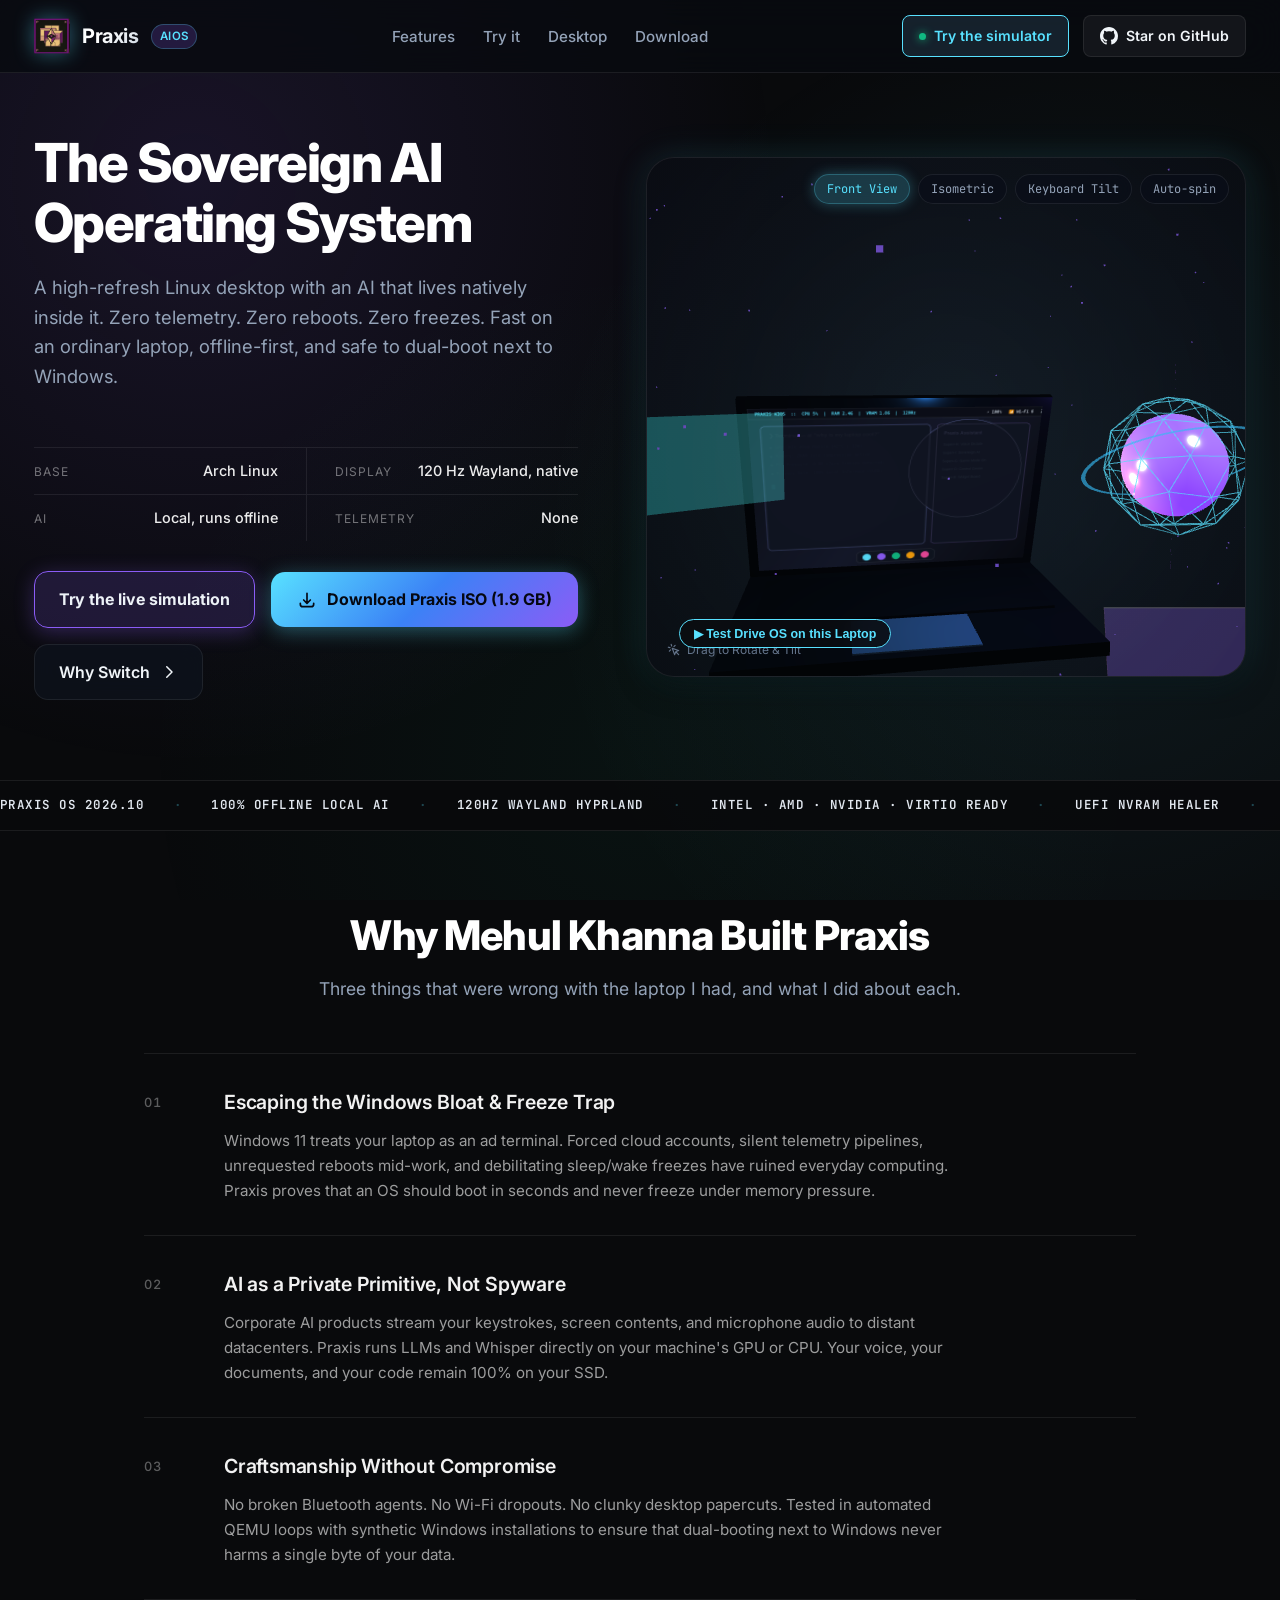
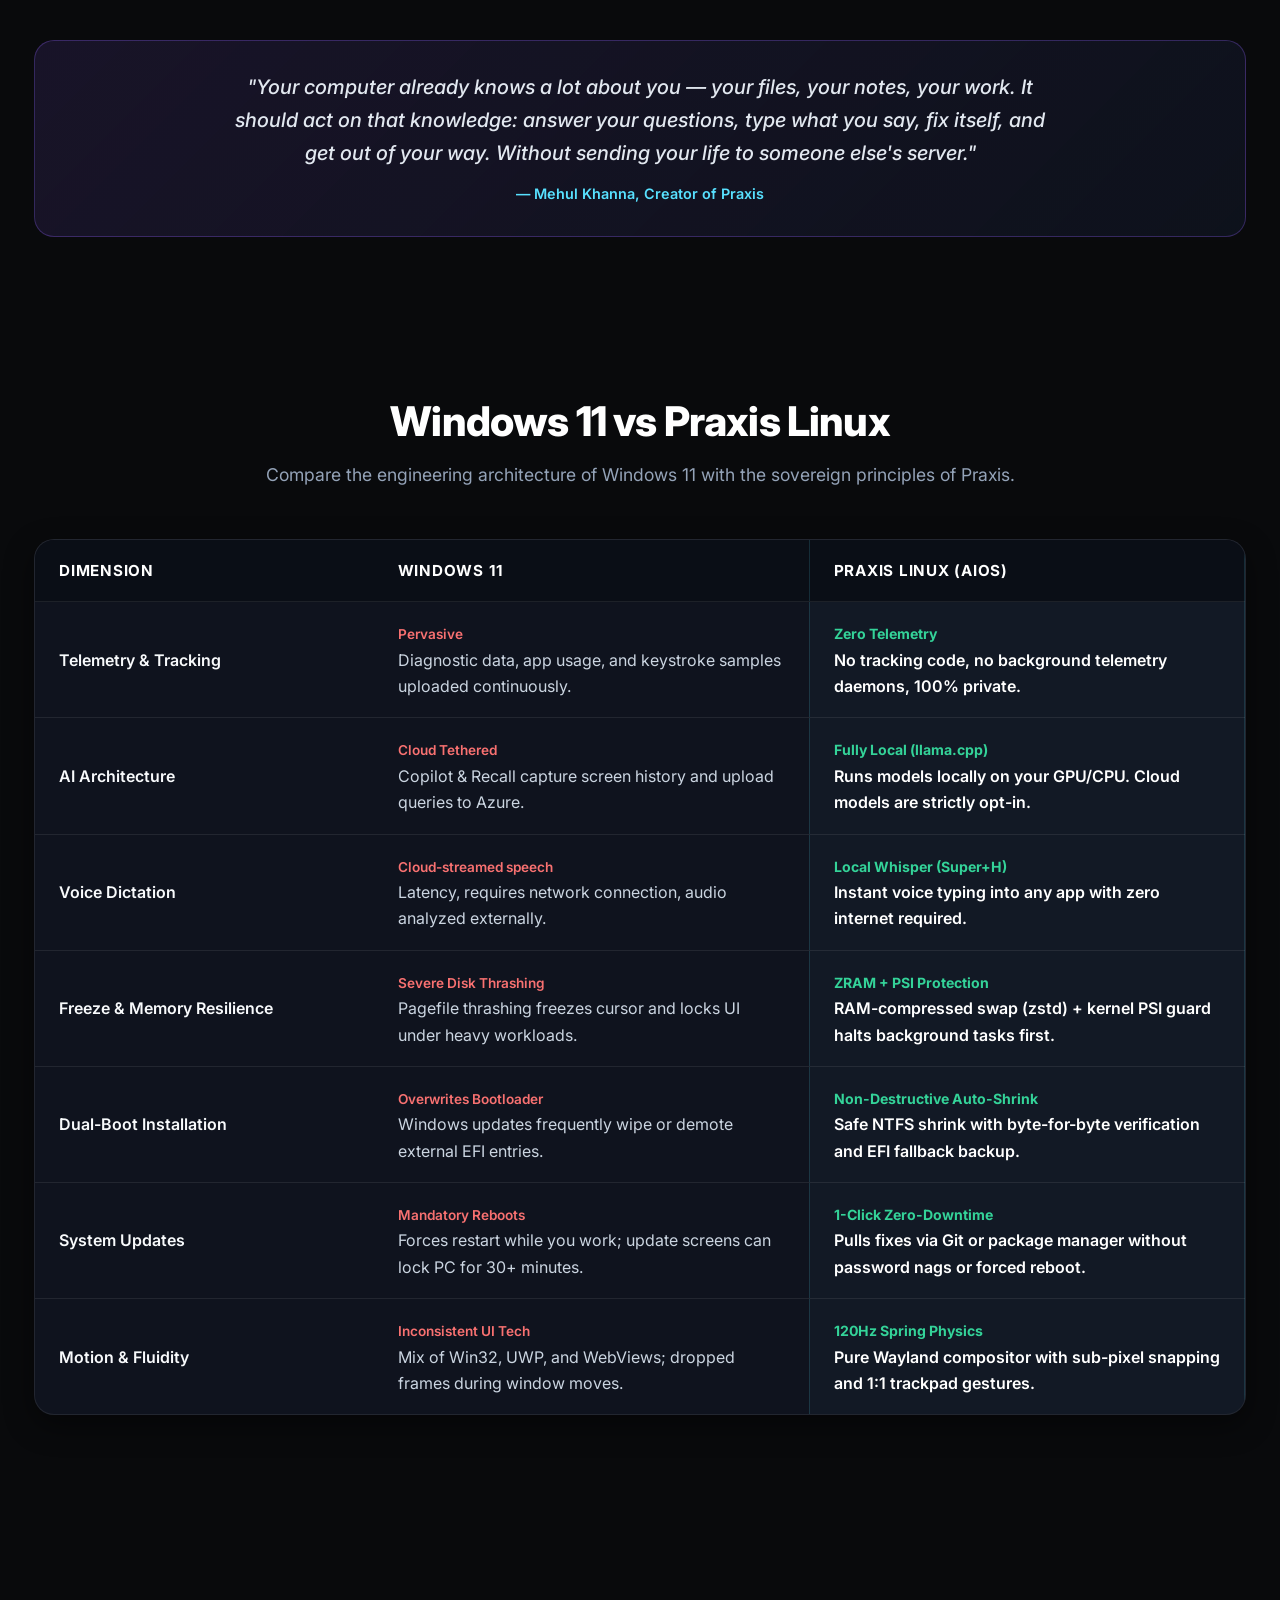
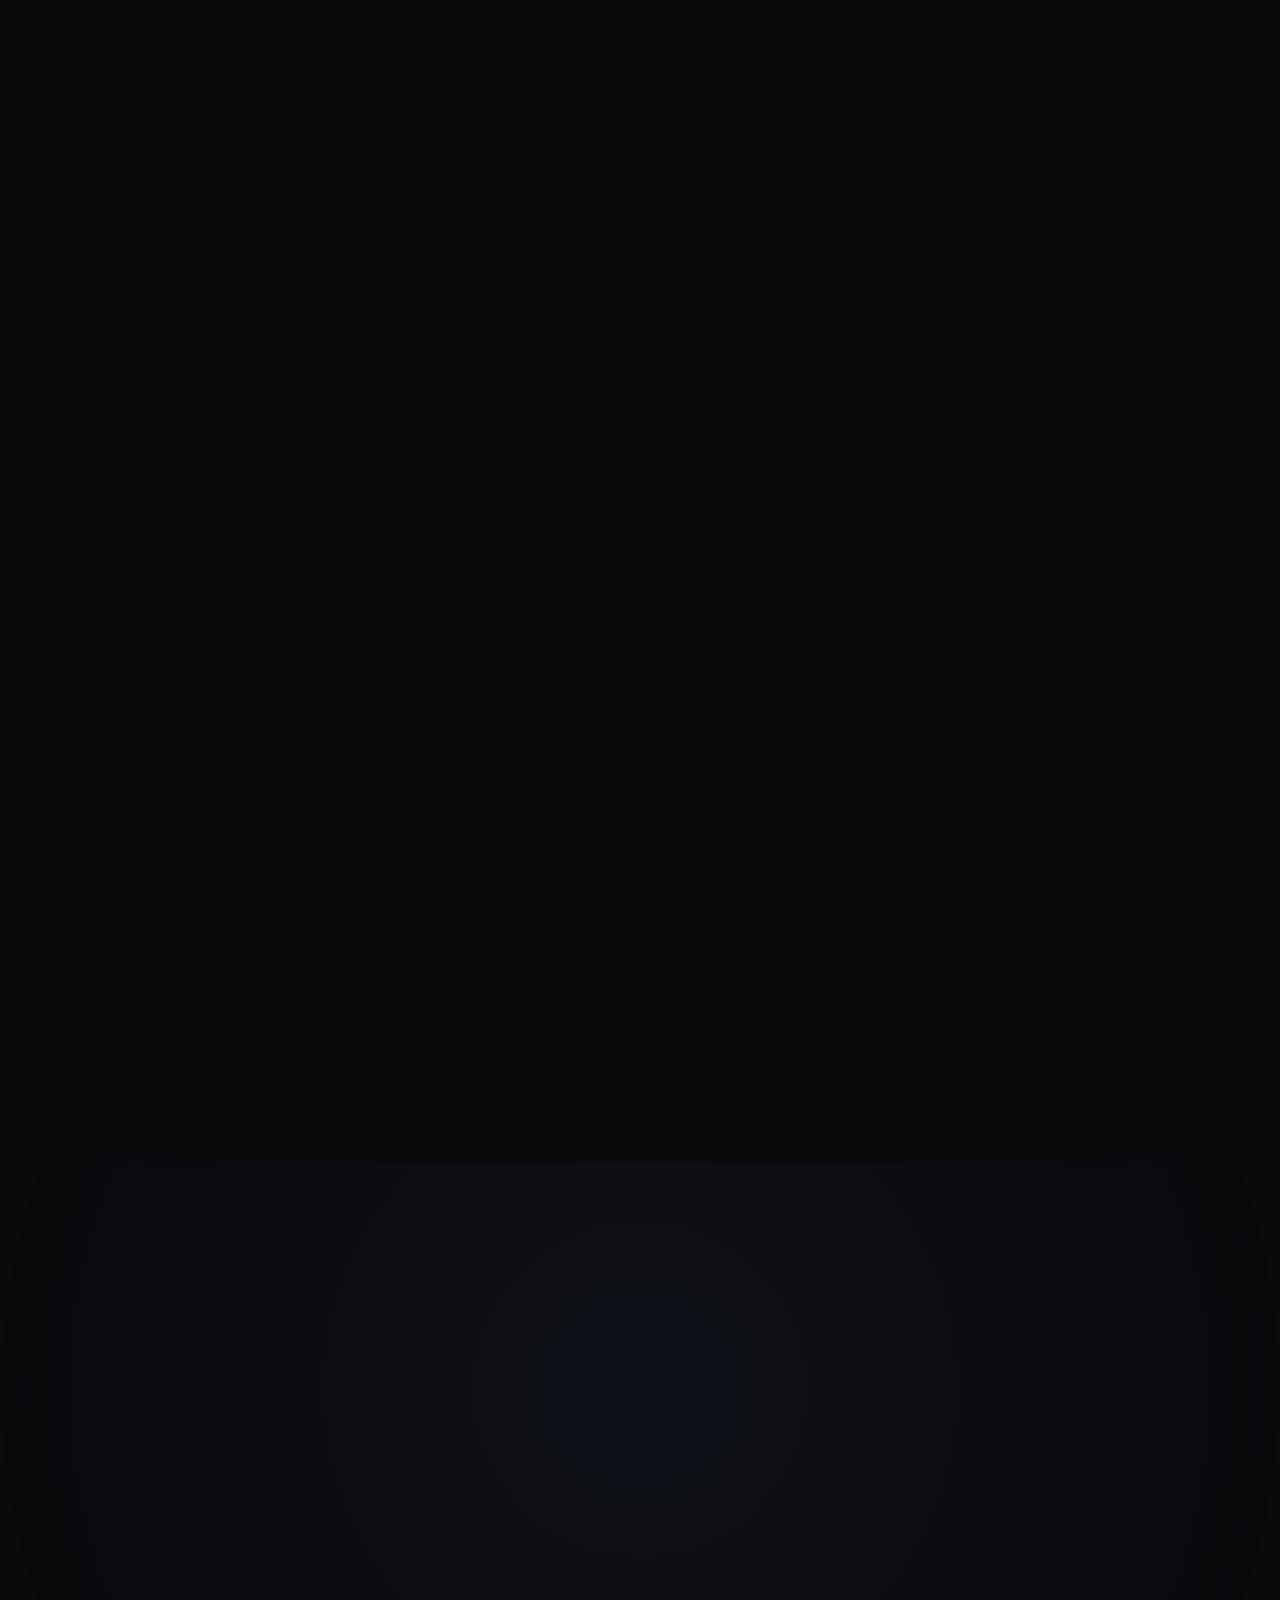
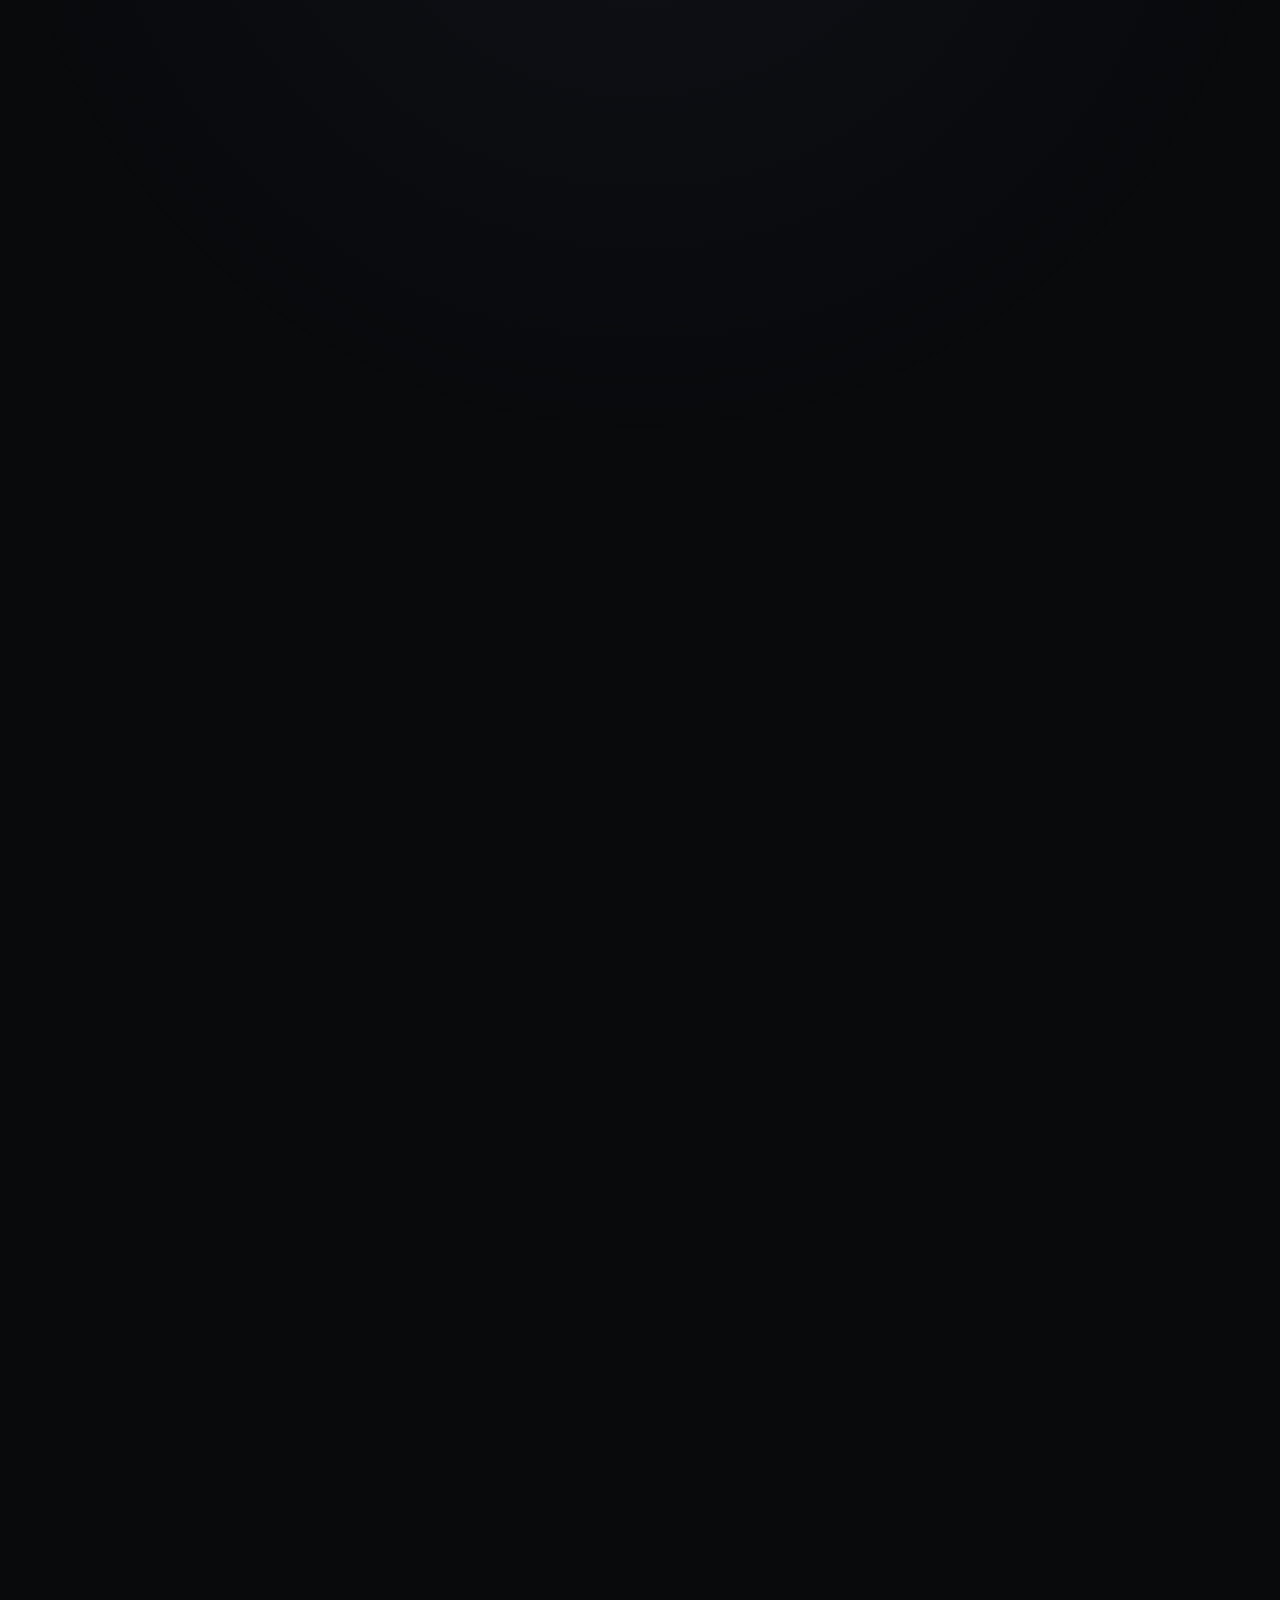
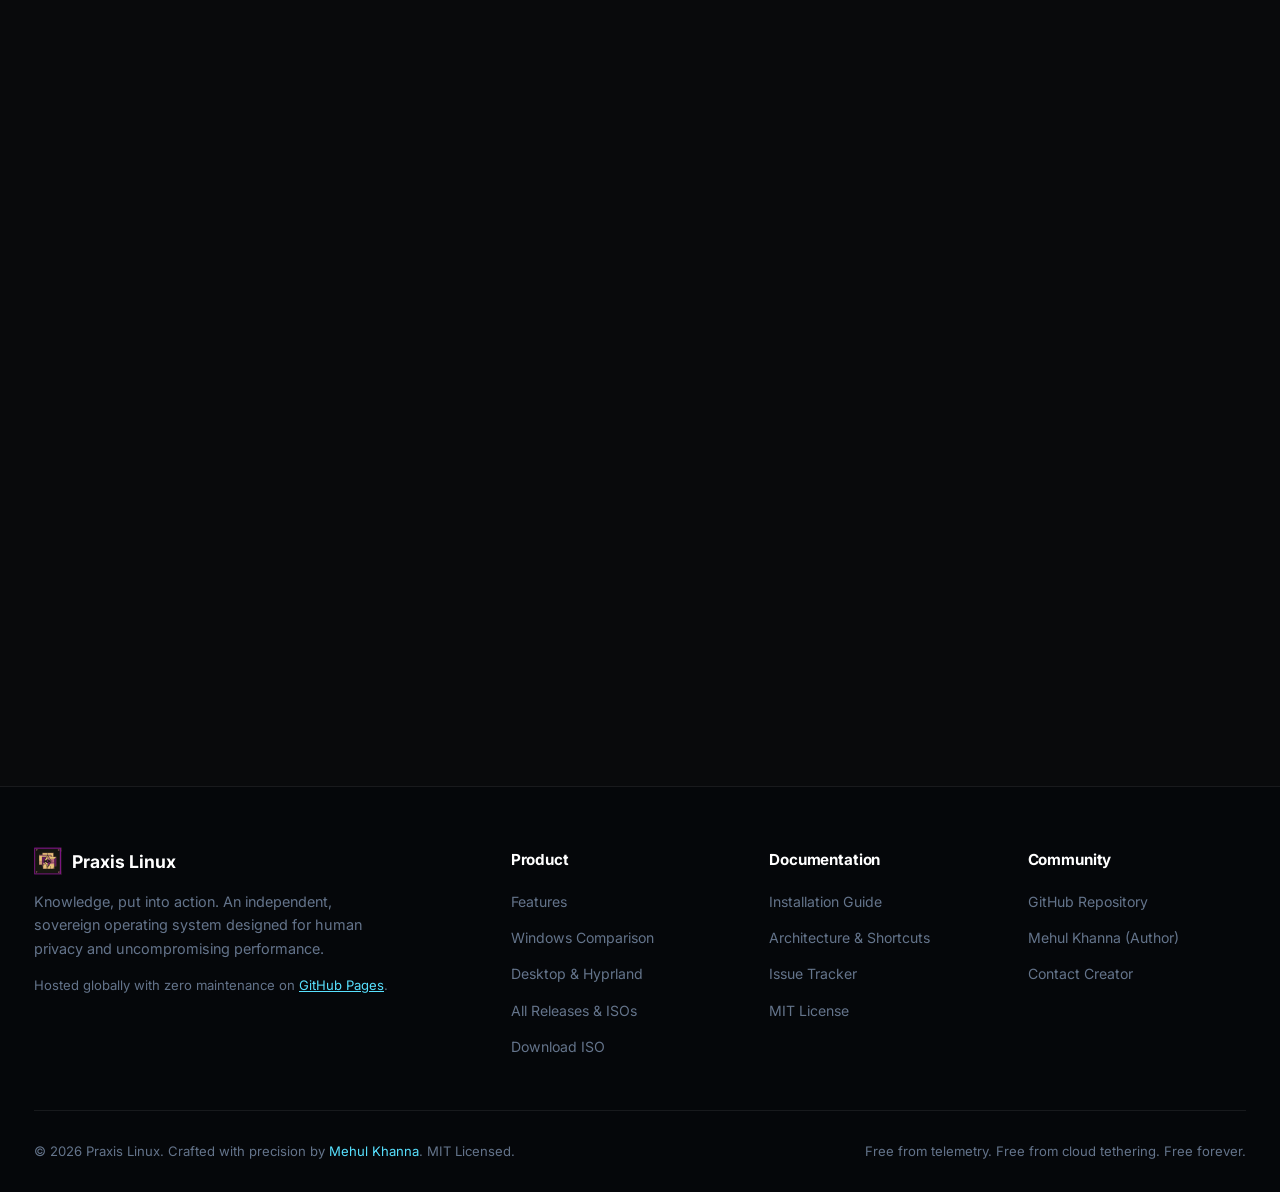
==== commit 744adfcc: "feat(website): release v2026.11.13 Beacon card and screen share terminal simulator" ====
--- a/index.html
+++ b/index.html
@@ -1354,20 +1354,100 @@
       </div>
 
       <!-- Release Version Filters -->
-      <div class="release-filter-bar"><button class="release-filter-btn active" data-filter="all">All Builds (4)</button>
-        <button class="release-filter-btn" data-filter="stable">Production Stable (v2026.10.29)</button>
+      <div class="release-filter-bar"><button class="release-filter-btn active" data-filter="all">All Builds (5)</button>
+        <button class="release-filter-btn" data-filter="stable">Production Stable (v2026.11.13)</button>
         <button class="release-filter-btn" data-filter="rc">Release Candidates</button>
         <button class="release-filter-btn" data-filter="archived">Archived Builds</button>
       </div>
 
-      <div class="releases-hub"><!-- Version 2026.10.29 (Production Stable - Genesis) -->
-        <div class="release-card featured" data-type="stable"><div class="release-card-head"><div class="release-title-group"><h3><svg width="24" height="24" fill="none" stroke="currentColor" stroke-width="2" viewBox="0 0 24 24" style="color: var(--accent-cyan);"><path stroke-linecap="round" stroke-linejoin="round" d="M9 12l2 2 4-4m6 2a9 9 0 11-18 0 9 9 0 0118 0z"/></svg>
+      <div class="releases-hub">
+        <!-- Version 2026.11.13 (Production Stable - Wi-Fi Screen Share & Touchpad) -->
+        <div class="release-card featured" data-type="stable">
+          <div class="release-card-head">
+            <div class="release-title-group">
+              <h3>
+                <svg width="24" height="24" fill="none" stroke="currentColor" stroke-width="2" viewBox="0 0 24 24" style="color: var(--accent-cyan);"><path stroke-linecap="round" stroke-linejoin="round" d="M9 12l2 2 4-4m6 2a9 9 0 11-18 0 9 9 0 0118 0z"/></svg>
+                <span>Praxis Linux v2026.11.13 "Beacon"</span>
+              </h3>
+              <div class="release-date">Released: November 13, 2026 · Git Branch: main · Zero-IP Wi-Fi Screen Share &amp; Touchpad Precision</div>
+            </div>
+            <div class="release-badges">
+              <span class="rel-badge stable">Stable Production</span>
+              <span class="rel-badge recommended">Latest &amp; Recommended</span>
+              <span class="rel-badge">UEFI 64-Bit</span>
+            </div>
+          </div>
+
+          <div class="spec-list" style="margin-bottom: 20px;">
+            <span class="spec-tag">ISO Build: 2026.11.13</span>
+            <span class="spec-tag">Kernel: Linux 6.11-cachyos-bore</span>
+            <span class="spec-tag">Screen Share: Wi-Fi UDP Beacon &amp; TLS-PSK</span>
+            <span class="spec-tag">Touchpad: Precision Engine</span>
+            <span class="spec-tag">Compositor: Hyprland 0.44.1</span>
+            <span class="spec-tag">UI: Quickshell Glass</span>
+          </div>
+
+          <div class="release-grid-body">
+            <div>
+              <p style="color: #cbd5e1; font-size: 0.95rem; margin-bottom: 14px;">
+                The latest production release of Praxis AIOS featuring zero-configuration local display sharing with automated Wi-Fi device discovery, dedicated host IP clipboard badge, fullscreen presentation mode (Alt+Enter), and complete Touchpad &amp; Mouse sensitivity controls.
+              </p>
+              <ul class="release-feature-list">
+                <li>
+                  <svg width="18" height="18" fill="none" stroke="currentColor" stroke-width="2" viewBox="0 0 24 24"><path stroke-linecap="round" stroke-linejoin="round" d="M5 13l4 4L19 7"/></svg>
+                  <span><strong>Zero-IP Wi-Fi Screen Share:</strong> When sharing on the same Wi-Fi, nearby computers appear automatically with a 1-click Select button. No manual IP typing required.</span>
+                </li>
+                <li>
+                  <svg width="18" height="18" fill="none" stroke="currentColor" stroke-width="2" viewBox="0 0 24 24"><path stroke-linecap="round" stroke-linejoin="round" d="M5 13l4 4L19 7"/></svg>
+                  <span><strong>Prominent Host IP &amp; 1-Click Copy:</strong> Active sharing session displays the exact IP address and 6-digit TLS pairing code with one-click clipboard copying.</span>
+                </li>
+                <li>
+                  <svg width="18" height="18" fill="none" stroke="currentColor" stroke-width="2" viewBox="0 0 24 24"><path stroke-linecap="round" stroke-linejoin="round" d="M5 13l4 4L19 7"/></svg>
+                  <span><strong>Fullscreen Presentation Mode:</strong> Expand the screen sharing interface to edge-to-edge fullscreen with <code>Alt+Enter</code> or the header toggle button.</span>
+                </li>
+                <li>
+                  <svg width="18" height="18" fill="none" stroke="currentColor" stroke-width="2" viewBox="0 0 24 24"><path stroke-linecap="round" stroke-linejoin="round" d="M5 13l4 4L19 7"/></svg>
+                  <span><strong>Precision Touchpad &amp; Mouse Settings:</strong> Control pointer sensitivity, scroll speed calibration, natural scrolling, tap-to-click, and per-device overrides.</span>
+                </li>
+                <li>
+                  <svg width="18" height="18" fill="none" stroke="currentColor" stroke-width="2" viewBox="0 0 24 24"><path stroke-linecap="round" stroke-linejoin="round" d="M5 13l4 4L19 7"/></svg>
+                  <span><strong>Hardware Fallback Pipelines:</strong> Resilient video and audio sinks with automatic Wayland, X11, and PulseAudio/PipeWire fallback negotiation.</span>
+                </li>
+              </ul>
+
+              <div class="release-buttons">
+                <a href="https://github.com/MrMehulkhanna/praxis/releases" target="_blank" rel="noopener noreferrer" class="btn-primary" style="display: inline-flex;">
+                  <svg height="18" width="18" viewBox="0 0 16 16" fill="currentColor"><path d="M8 0C3.58 0 0 3.58 0 8c0 3.54 2.29 6.53 5.47 7.59.4.07.55-.17.55-.38 0-.19-.01-.82-.01-1.49-2.01.37-2.53-.49-2.69-.94-.09-.23-.48-.94-.82-1.13-.28-.15-.68-.52-.01-.53.63-.01 1.08.58 1.23.82.72 1.21 1.87.87 2.33.66.07-.52.28-.87.51-1.07-1.78-.2-3.64-.89-3.64-3.95 0-.87.31-1.59.82-2.15-.08-.2-.36-1.02.08-2.12 0 0 .67-.21 2.2.82.64-.18 1.32-.27 2-.27.68 0 1.36.09 2 .27 1.53-1.04 2.2-.82 2.2-.82.44 1.1.16 1.92.08 2.12.51.56.82 1.27.82 2.15 0 3.07-1.87 3.75-3.65 3.95.29.25.54.73.54 1.48 0 1.07-.01 1.93-.01 2.2 0 .21.15.46.55.38A8.013 8.013 0 0016 8c0-4.42-3.58-8-8-8z"/></svg>
+                  <span>View All Releases on GitHub</span>
+                </a>
+                <a href="https://github.com/MrMehulkhanna/praxis/archive/refs/heads/main.zip" class="btn-secondary-dl" title="Download Desktop Environment &amp; Source (.zip)">
+                  <svg width="18" height="18" fill="none" stroke="currentColor" stroke-width="2" viewBox="0 0 24 24"><path stroke-linecap="round" stroke-linejoin="round" d="M4 16v1a3 3 0 003 3h10a3 3 0 003-3v-1m-4-4l-4 4m0 0l-4-4m4 4V4"/></svg>
+                  <span>Download Latest Source (.zip)</span>
+                </a>
+                <a href="https://github.com/MrMehulkhanna/praxis" target="_blank" rel="noopener noreferrer" class="btn-secondary-dl" title="Explore Repository">
+                  <span>Explore Repository</span>
+                </a>
+              </div>
+            </div>
+
+            <div class="dl-action-box">
+              <div class="hash-box">
+                <div>
+                  <div class="hash-label">Latest Git Commit (main)</div>
+                  <div class="hash-value" style="font-family: monospace;">PRX-NET-066 · Wi-Fi auto-discovery &amp; screen share gate</div>
+                </div>
+              </div>
+            </div>
+          </div>
+        </div>
+
+        <!-- Version 2026.10.29 (Production Stable - Genesis) -->
+        <div class="release-card" data-type="stable"><div class="release-card-head"><div class="release-title-group"><h3><svg width="24" height="24" fill="none" stroke="currentColor" stroke-width="2" viewBox="0 0 24 24" style="color: var(--accent-cyan);"><path stroke-linecap="round" stroke-linejoin="round" d="M9 12l2 2 4-4m6 2a9 9 0 11-18 0 9 9 0 0118 0z"/></svg>
                 <span>Praxis Linux v2026.10.29 "Genesis"</span>
               </h3>
               <div class="release-date">Released: October 29, 2026 · Git Tag: v2026.10.29 / v2026.10 · Direct Scanout Architecture</div>
             </div>
             <div class="release-badges"><span class="rel-badge stable">Stable Production</span>
-              <span class="rel-badge recommended">Latest &amp; Recommended</span>
               <span class="rel-badge">UEFI 64-Bit</span>
             </div>
           </div>
